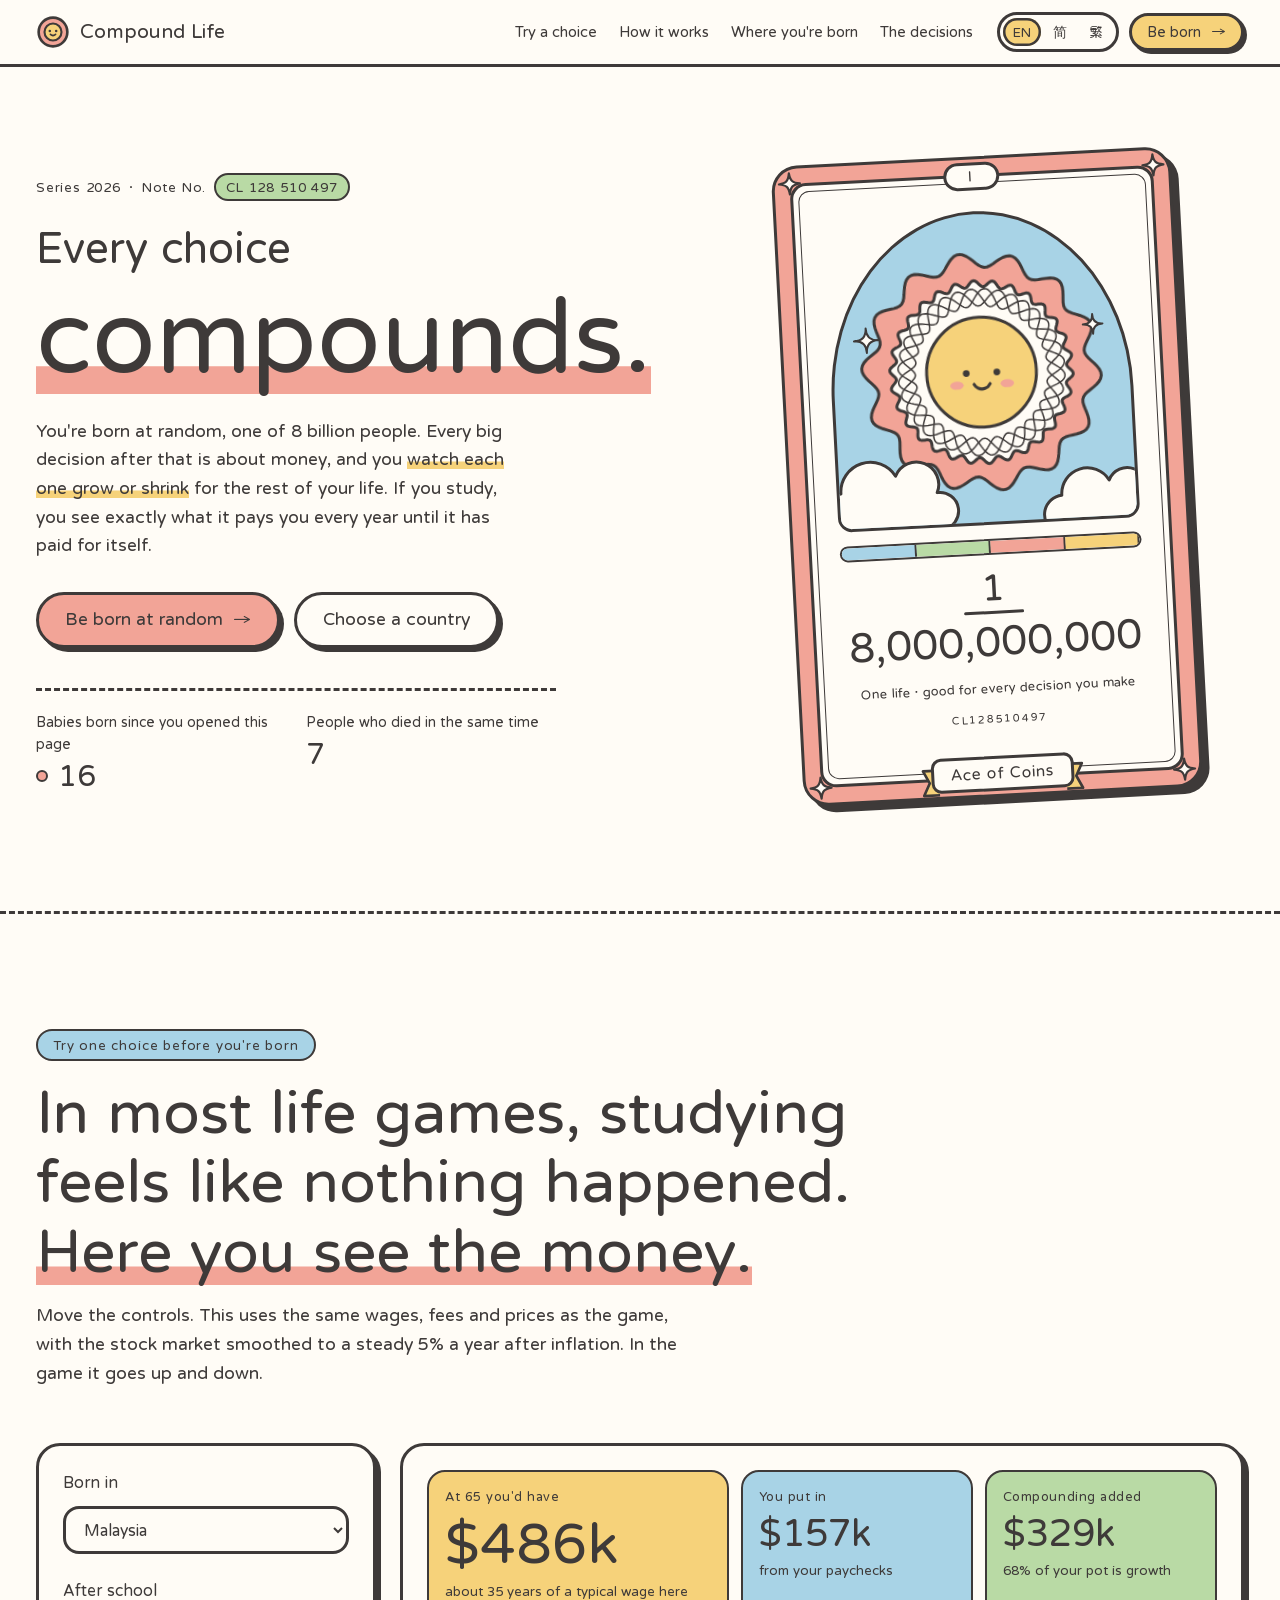
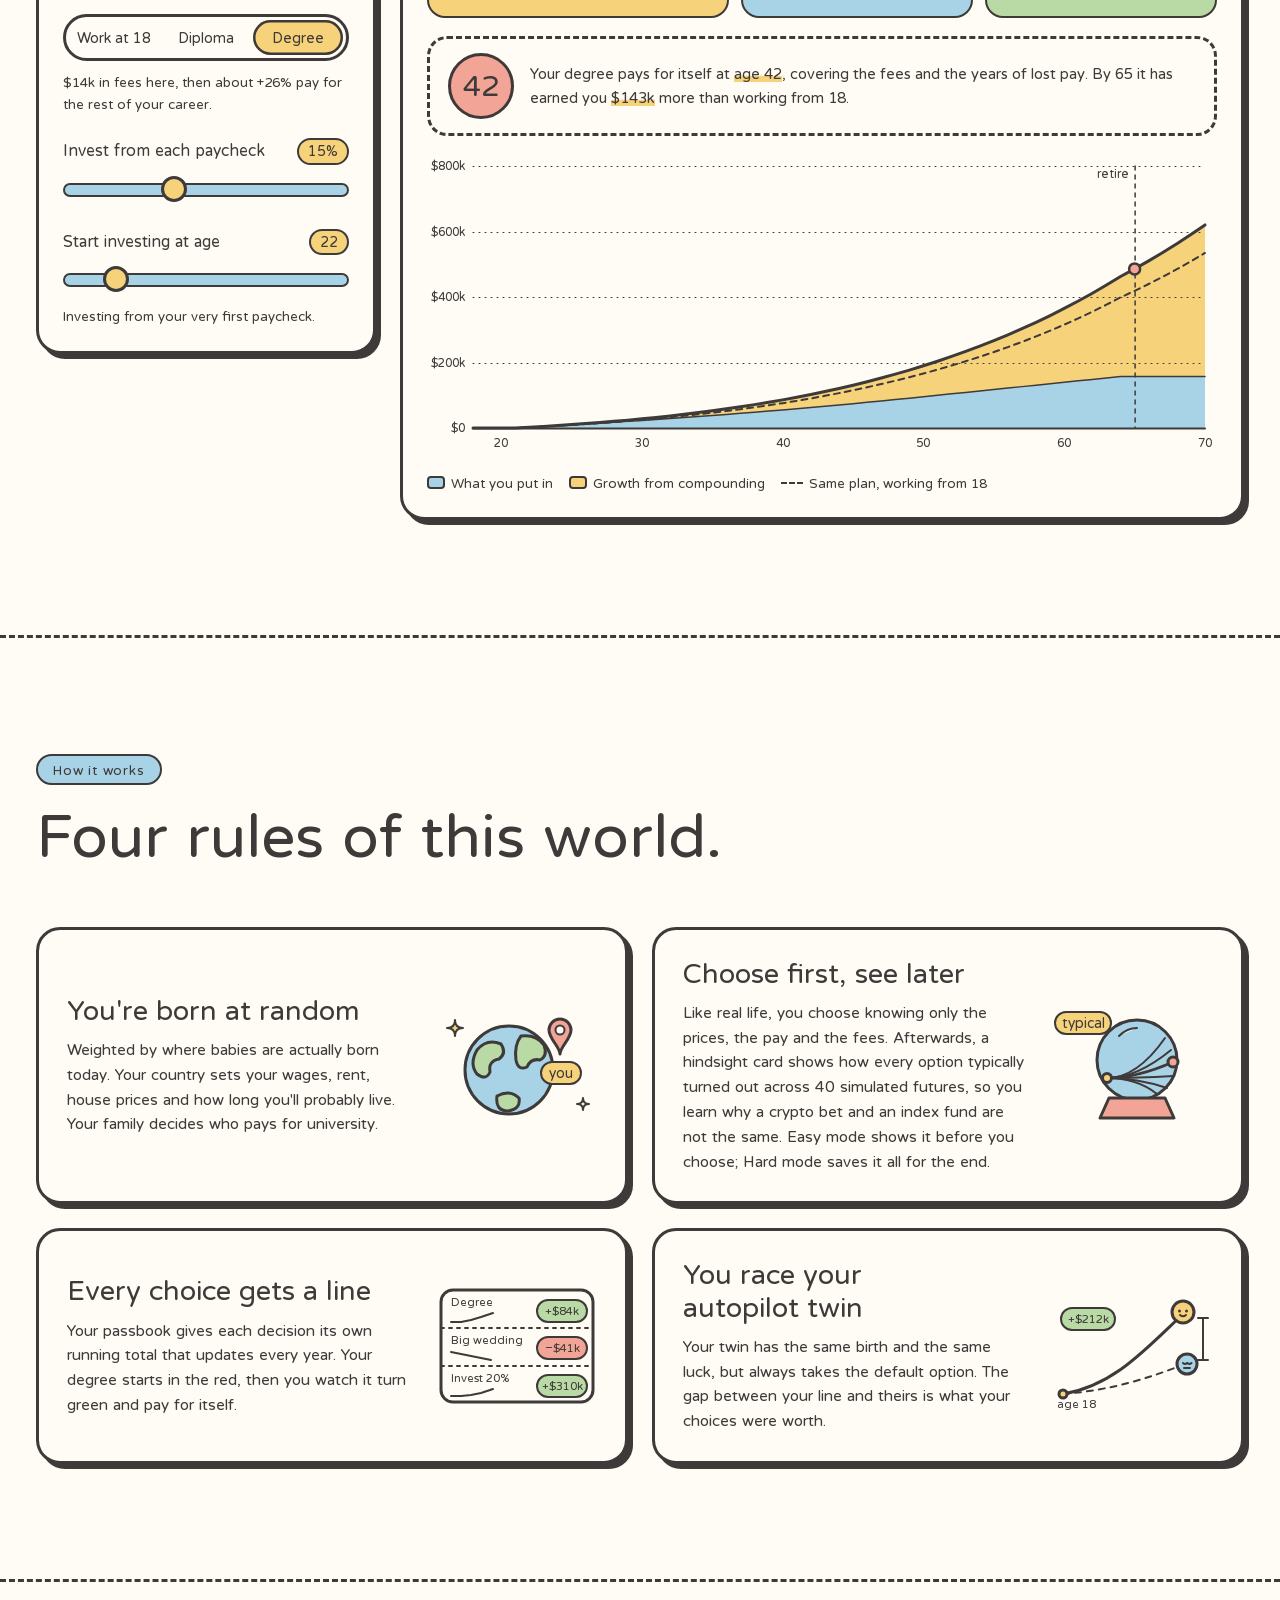
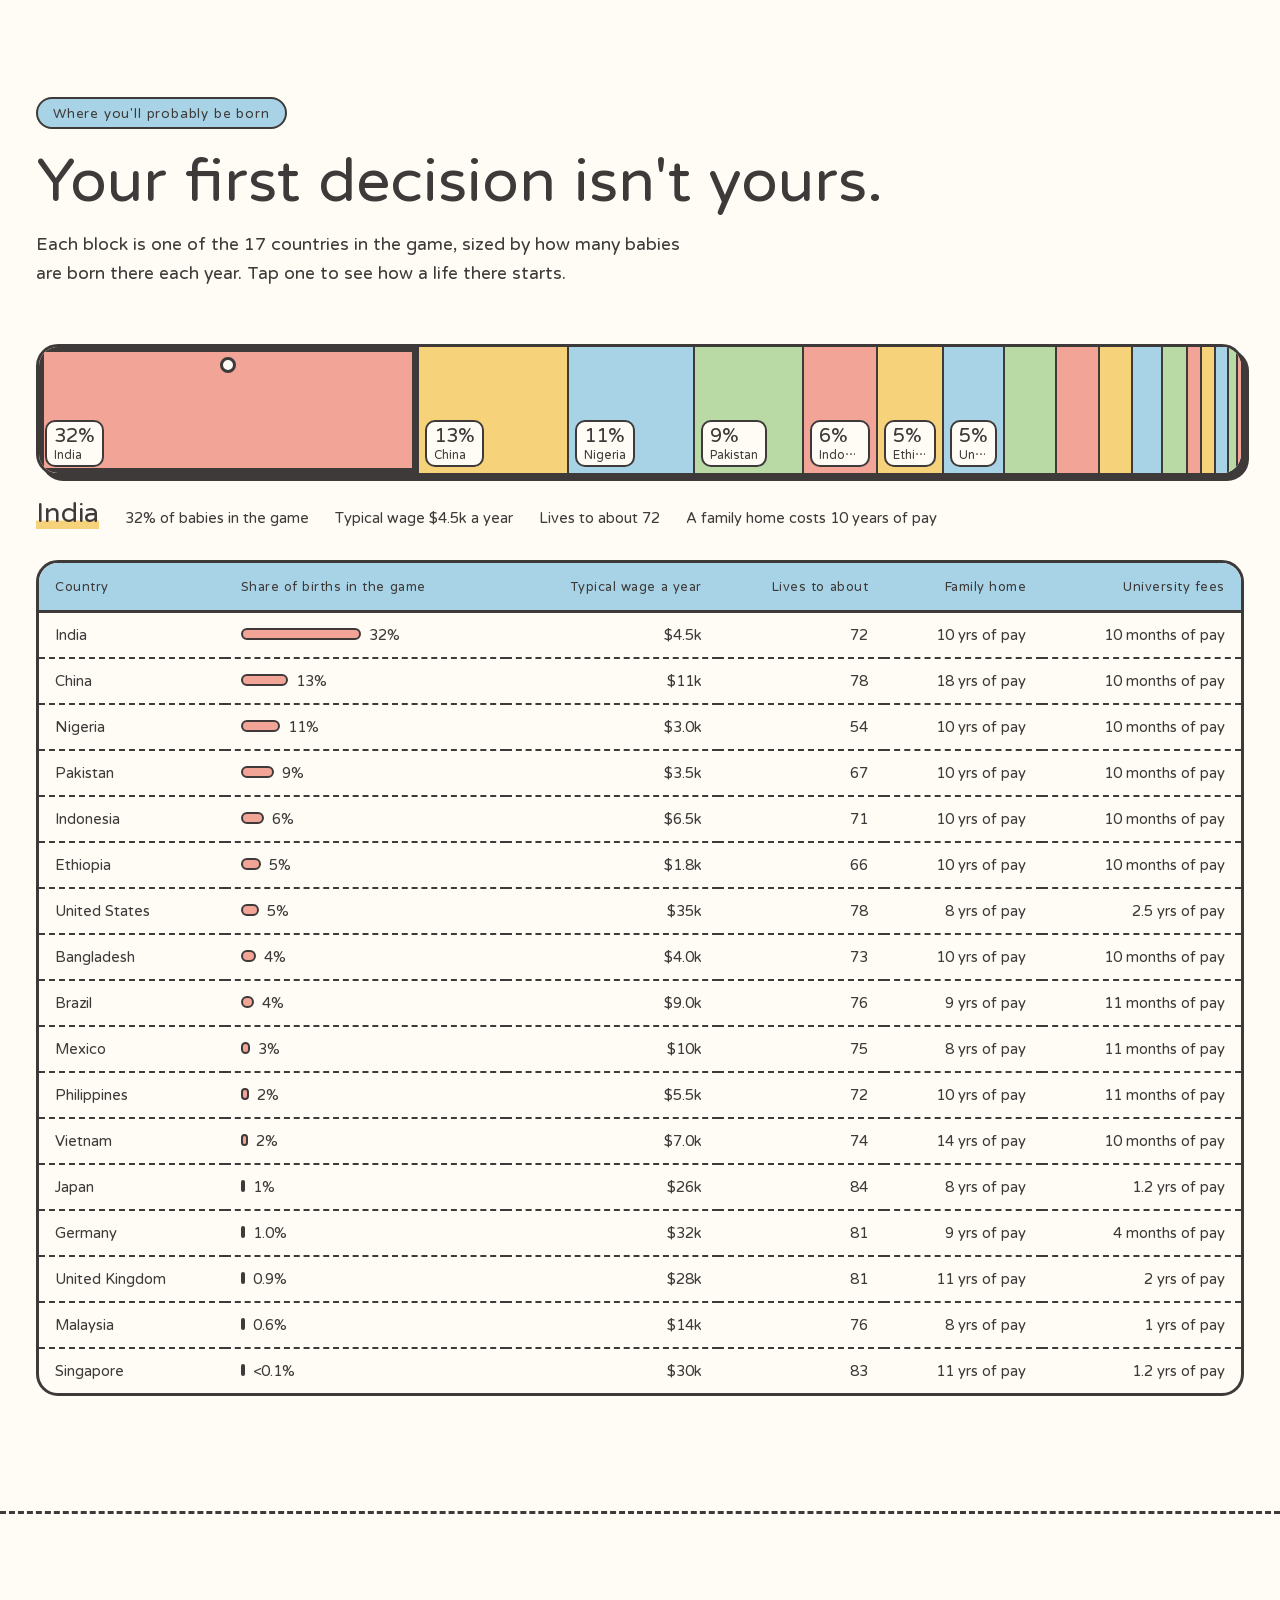
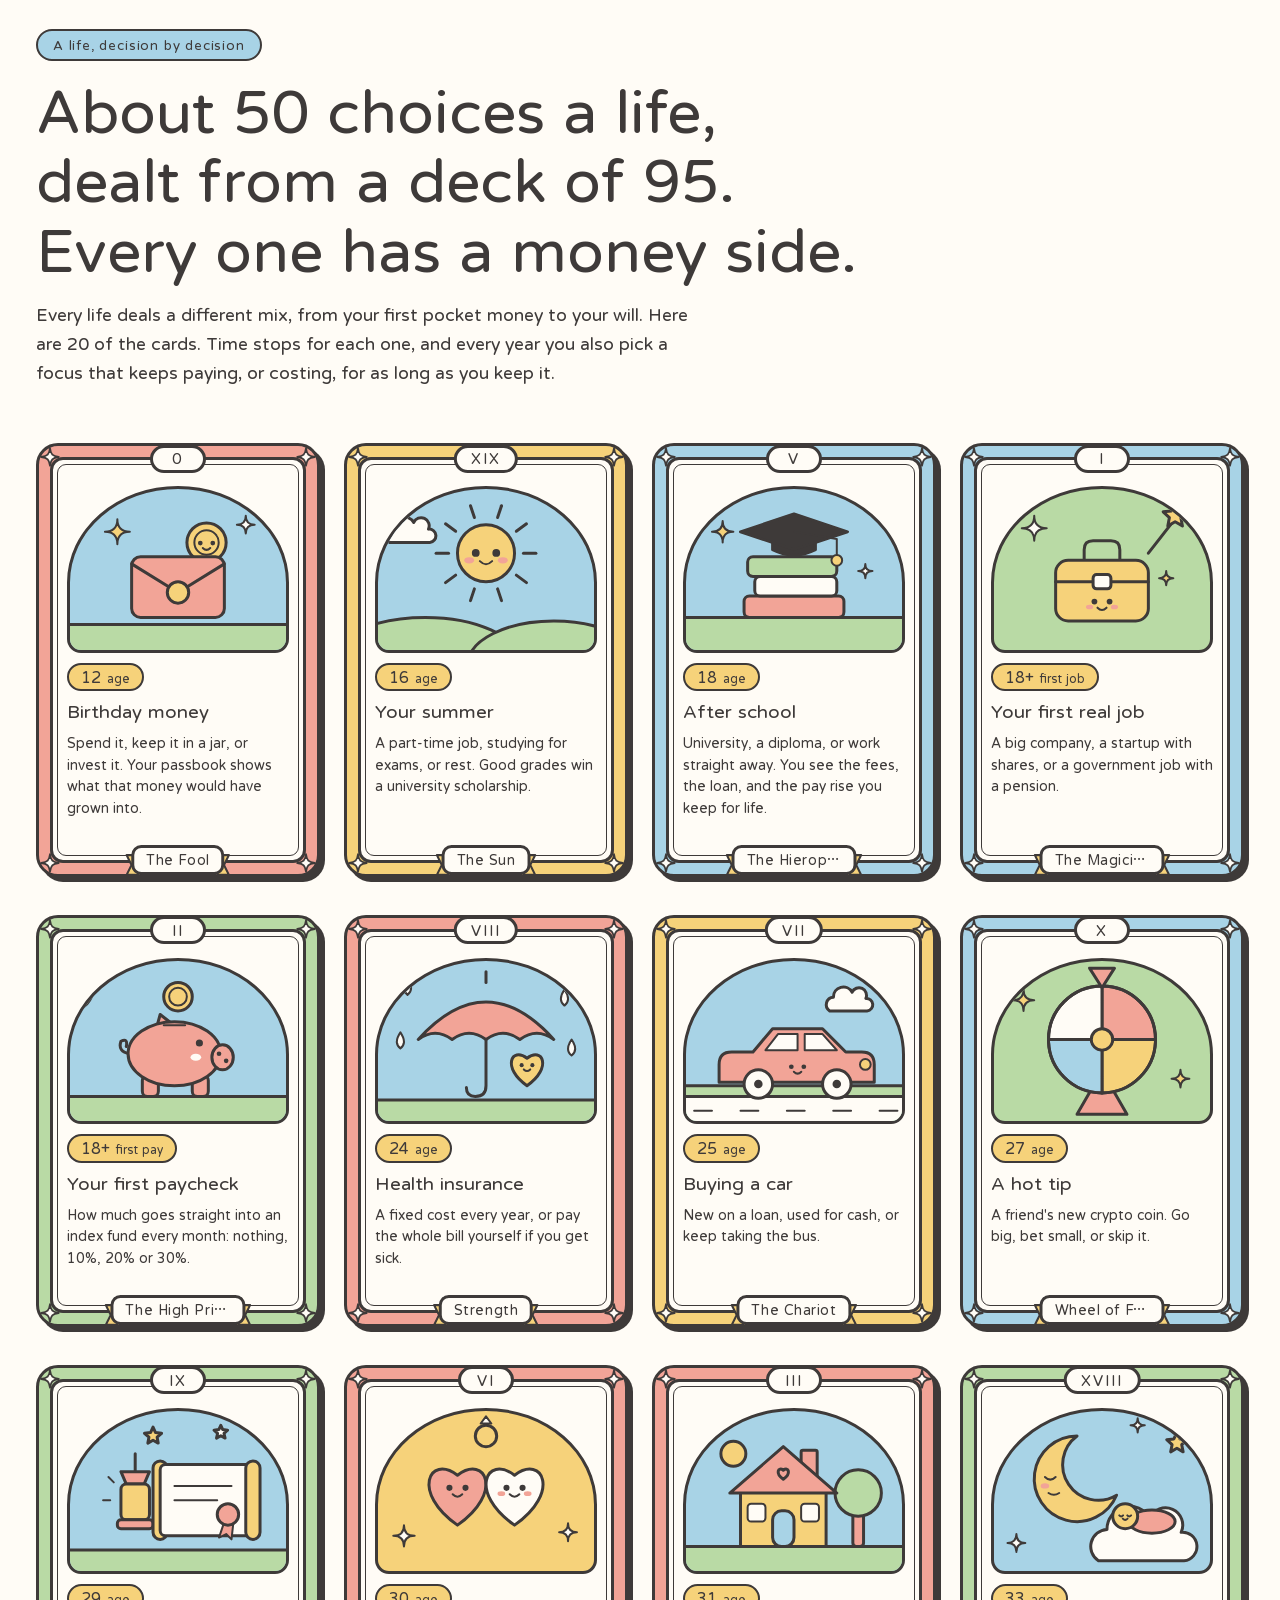
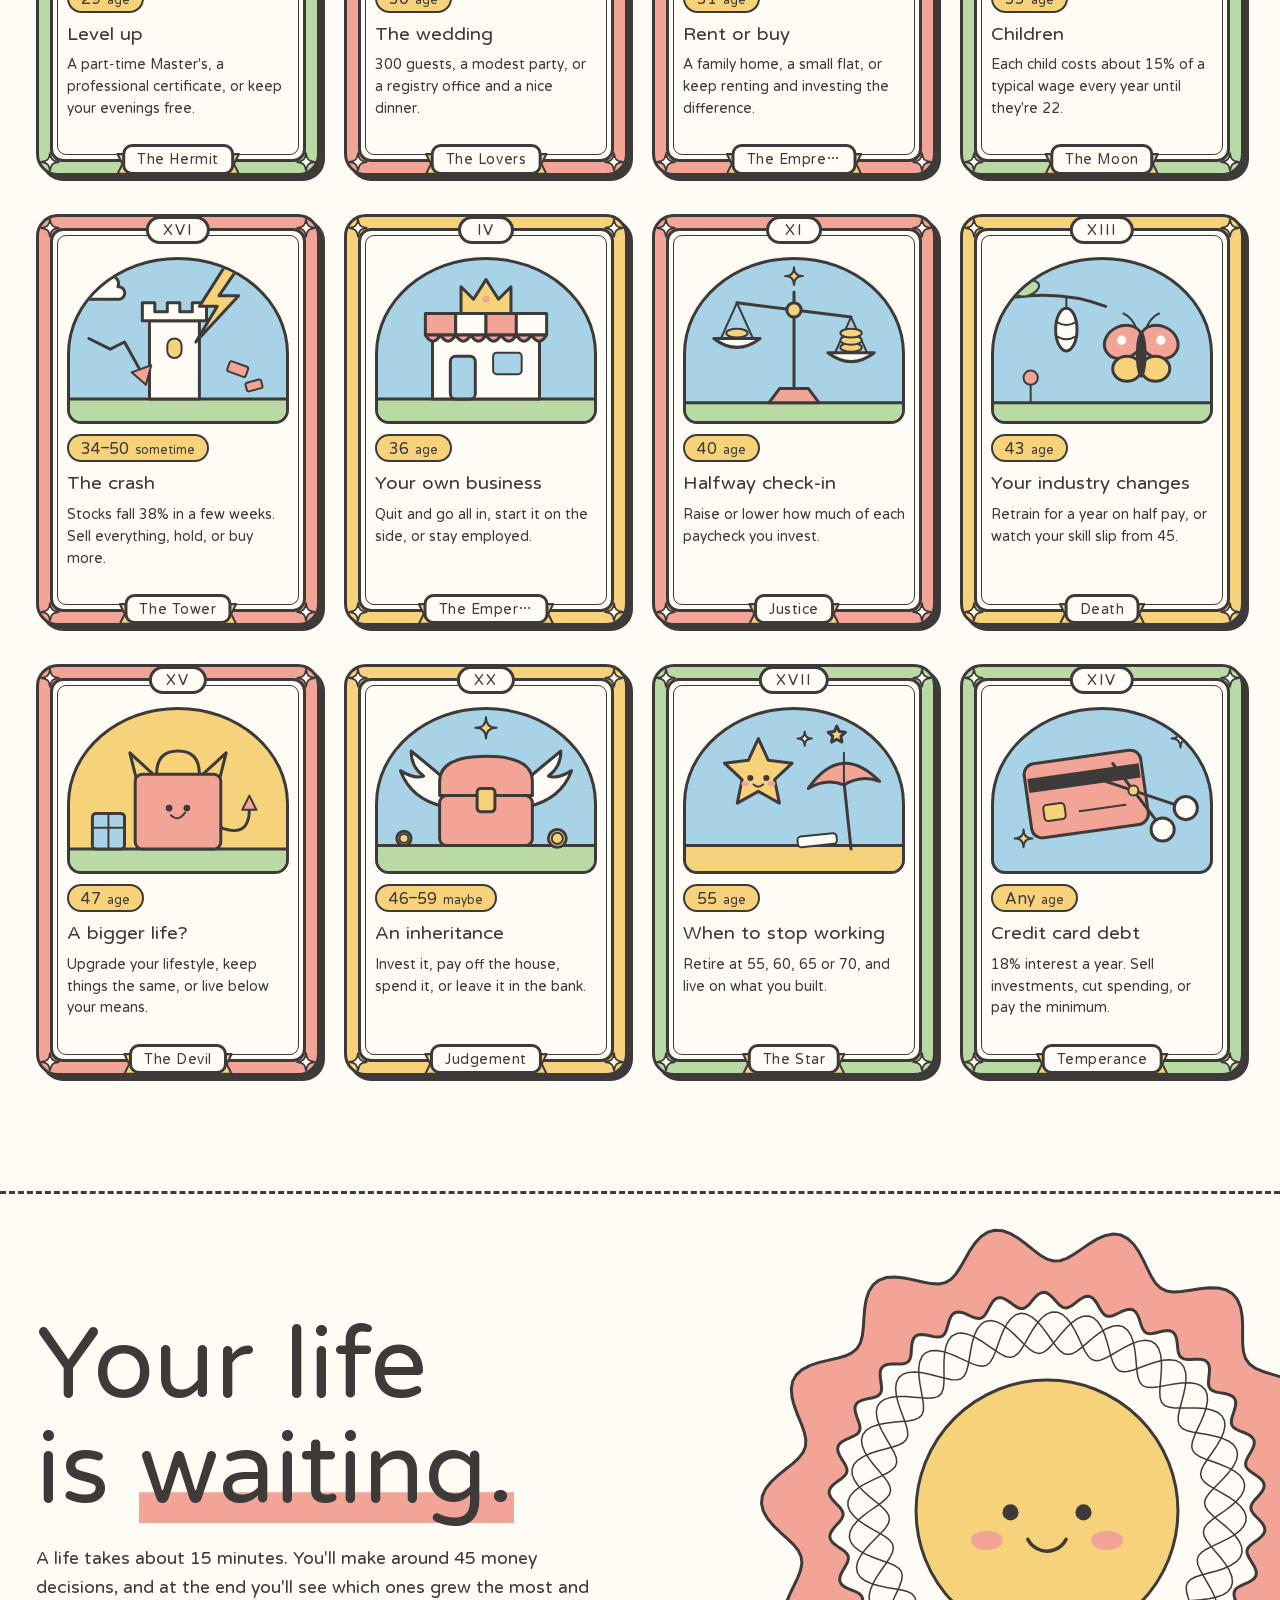
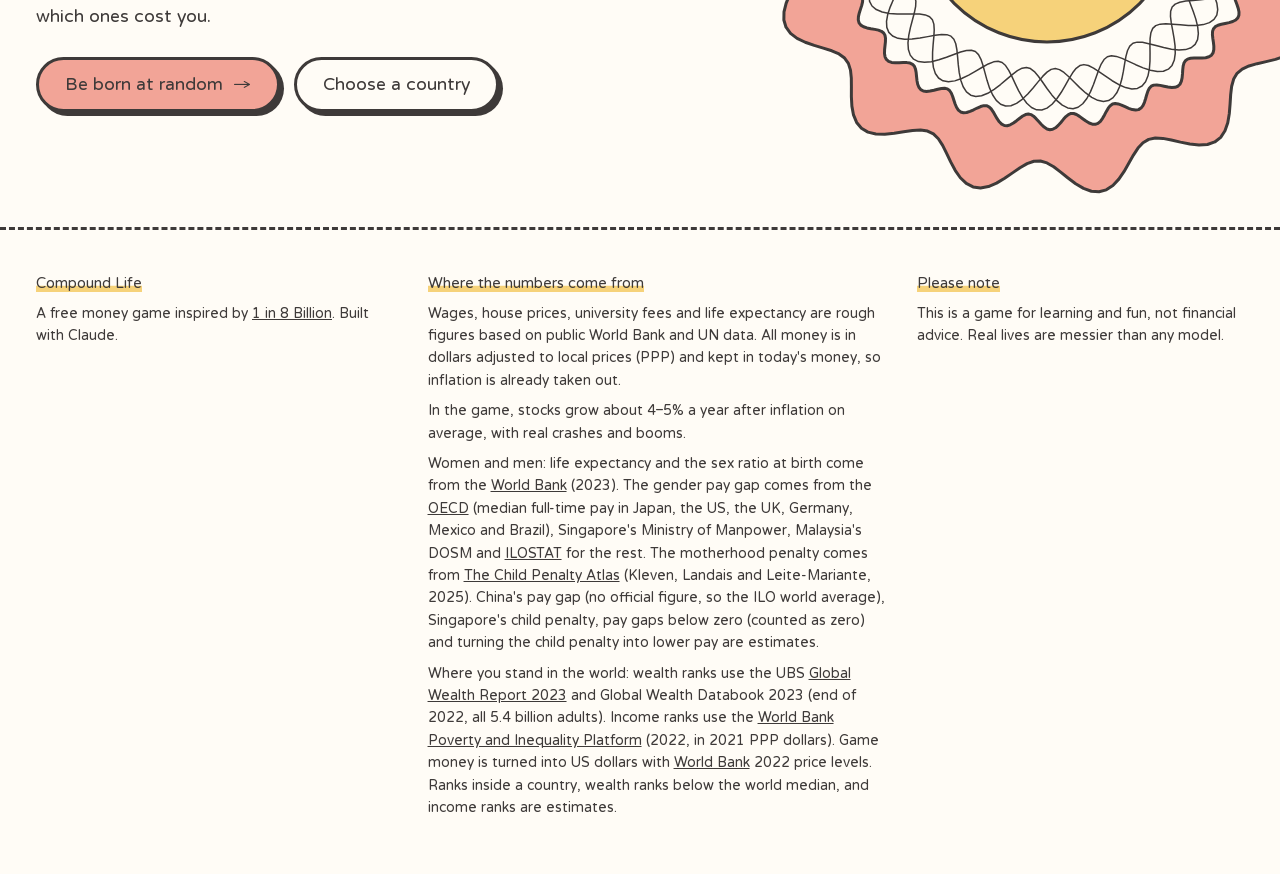
==== index.html @ 7c93a2b3 "Add serious illness and depression, tied to Health and Happiness - Serious illness (heart attack, st" ====
<!doctype html>
<html lang="en">
<head>
<meta charset="utf-8">
<meta name="viewport" content="width=device-width, initial-scale=1, viewport-fit=cover">
<meta name="color-scheme" content="light">
<title data-i18n="h.title">Compound Life</title>
<meta name="claude:viewport-fit-sides" content="cover">
<meta name="description" content="A money life simulator. Be born at random, make every big money decision, and watch each choice compound for the rest of your life.">
<link rel="preconnect" href="https://fonts.googleapis.com">
<link rel="preconnect" href="https://fonts.gstatic.com" crossorigin>
<link rel="stylesheet" href="https://fonts.googleapis.com/css2?family=Huninn&display=swap">
<link rel="stylesheet" href="css/style.css">
<script src="js/i18n.js"></script>
</head>
<body class="landing">

<header class="site-nav">
  <div class="wrap nav-in">
    <a class="logo" href="index.html" aria-label="Compound Life home">
      <svg viewBox="0 0 32 32" aria-hidden="true"><circle class="lg-r" cx="16" cy="16" r="13.5"/><circle class="lg-c" cx="16" cy="16" r="8"/><circle class="lg-e" cx="13" cy="15" r="1.2"/><circle class="lg-e" cx="19" cy="15" r="1.2"/><path class="lg-m" d="M13.6 18.2 q2.4 2.2 4.8 0"/></svg>
      <span class="lt" data-i18n="h.brand">Compound Life</span>
    </a>
    <nav aria-label="Sections">
      <a href="#lab" data-i18n="h.nav1">Try a choice</a>
      <a href="#rules" data-i18n="h.nav2">How it works</a>
      <a href="#world" data-i18n="h.nav3">Where you're born</a>
      <a href="#decisions" data-i18n="h.nav4">The decisions</a>
    </nav>
    <div class="nav-r">
      <div class="seg langsw" role="group" aria-label="Language"><button type="button" data-lang="en" aria-pressed="true">EN</button><button type="button" data-lang="zh" aria-pressed="false" lang="zh-Hans">简</button><button type="button" data-lang="zht" aria-pressed="false" lang="zh-Hant">繁</button></div>
      <a class="btn btn-sm" href="play.html#born"><span data-i18n="h.navBorn">Be born</span> <span class="arr">→</span></a>
    </div>
  </div>
</header>

<main>
<section class="hero">
  <div class="wrap hero-grid">
    <div class="hero-copy">
      <p class="serial"><span data-i18n="h.series">Series 2026</span> <span aria-hidden="true">·</span> <span data-i18n="h.noteNo">Note No.</span> <b id="serialNo">CL 004 218 907</b></p>
      <h1 class="mega"><span class="w-wide" data-i18n="h.heroWide">Every choice</span><span class="w-tall" data-fit data-i18n="h.heroTall"><em>compounds.</em></span></h1>
      <p class="lede" data-i18n="h.lede">You're born at random, one of 8 billion people. Every big decision after that is about money, and you <b>watch each one grow or shrink</b> for the rest of your life. If you study, you see exactly what it pays you every year until it has paid for itself.</p>
      <div class="cta-row">
        <a class="btn btn-accent btn-lg" href="play.html#born"><span data-i18n="h.ctaRand">Be born at random</span> <span class="arr">→</span></a>
        <a class="btn btn-ghost btn-lg" href="play.html#pick" data-i18n="h.ctaPick">Choose a country</a>
      </div>
      <dl class="live" aria-live="off">
        <div><dt data-i18n="h.cBirth">Babies born since you opened this page</dt><dd><span class="dot" aria-hidden="true"></span><span id="cBirth">0</span></dd></div>
        <div><dt data-i18n="h.cDeath">People who died in the same time</dt><dd id="cDeath">0</dd></div>
      </dl>
    </div>
    <div class="note-stage" id="noteStage">
      <div class="tarot hero-card" id="heroNote" role="img" aria-label="A card worth one in eight billion">
        <div class="t-in">
          <span class="t-num" aria-hidden="true">I</span>
          <div class="t-win hero-win" data-art="sky"><canvas id="heroRosette" aria-hidden="true"></canvas></div>
          <div class="ovi-strip" aria-hidden="true"><div class="ovi-in"><i></i><i></i><i></i><i></i><i></i><i></i><i></i><i></i></div></div>
          <div class="den-frac" aria-hidden="true"><span class="t">1</span><span class="l"></span><span class="b" data-fit>8,000,000,000</span></div>
          <span class="note-cap" aria-hidden="true" data-i18n="h.noteCap">One life · good for every decision you make</span>
          <span class="note-serial" id="noteSerial" aria-hidden="true">CL004218907</span>
        </div>
        <div class="t-ban" aria-hidden="true"><span class="t-name" data-i18n="tn.hero">Ace of Coins</span></div>
      </div>
    </div>
  </div>
</section>

<section class="band lab" id="lab">
  <div class="wrap">
    <div class="sec-head">
      <p class="kicker" data-i18n="h.labK">Try one choice before you're born</p>
      <h2 data-i18n="h.labH">In most life games, studying feels like nothing happened. <em>Here you see the money.</em></h2>
      <p class="sub" data-i18n="h.labSub">Move the controls. This uses the same wages, fees and prices as the game, with the stock market smoothed to a steady 5% a year after inflation. In the game it goes up and down.</p>
    </div>
    <div class="lab-grid">
      <form class="card lab-ctrl" id="labForm" onsubmit="return false">
        <div class="field">
          <label class="flabel" for="labCountry" data-i18n="h.bornIn">Born in</label>
          <select id="labCountry"></select>
        </div>
        <div class="field">
          <span class="flabel" id="labStudyL" data-i18n="h.afterSchool">After school</span>
          <div class="seg full" id="labStudy" role="group" aria-labelledby="labStudyL">
            <button type="button" data-v="work" aria-pressed="false" data-i18n="h.work18">Work at 18</button>
            <button type="button" data-v="dip" aria-pressed="false" data-i18n="h.diploma">Diploma</button>
            <button type="button" data-v="uni" aria-pressed="true" data-i18n="h.degree">Degree</button>
          </div>
          <p class="fhint" id="studyHint"></p>
        </div>
        <div class="field">
          <label class="flabel" for="labPct"><span data-i18n="h.investEach">Invest from each paycheck</span> <span class="fval" id="labPctV">15%</span></label>
          <input type="range" id="labPct" min="0" max="40" step="1" value="15">
        </div>
        <div class="field">
          <label class="flabel" for="labStart"><span data-i18n="h.startAt">Start investing at age</span> <span class="fval" id="labStartV">22</span></label>
          <input type="range" id="labStart" min="18" max="45" step="1" value="22">
          <p class="fhint" id="startHint"></p>
        </div>
      </form>
      <div class="card lab-out">
        <div class="readouts">
          <div><span class="lbl" data-i18n="h.ro1">At 65 you'd have</span><span class="ro-v big" id="roPot">$0</span><span class="ro-n" id="roPotN"></span></div>
          <div><span class="lbl" data-i18n="h.ro2">You put in</span><span class="ro-v" id="roIn">$0</span><span class="ro-n" data-i18n="h.ro2n">from your paychecks</span></div>
          <div class="ro-gr"><span class="lbl" data-i18n="h.ro3">Compounding added</span><span class="ro-v" id="roGr">$0</span><span class="ro-n" id="roGrN"></span></div>
        </div>
        <div class="payback"><span class="pb-age" id="pbAge">31</span><p id="pbText"></p></div>
        <div class="chart-wrap"><canvas id="labChart" aria-label="Investment pot by age, split into what you put in and growth"></canvas></div>
        <div class="legend"><span><i class="l-in"></i><span data-i18n="h.lg1">What you put in</span></span><span><i class="l-gr"></i><span data-i18n="h.lg2">Growth from compounding</span></span><span><i class="l-cmp"></i><span id="cmpLbl">Same plan, working from 18</span></span></div>
      </div>
    </div>
  </div>
</section>

<section class="band" id="rules">
  <div class="wrap">
    <div class="sec-head">
      <p class="kicker" data-i18n="h.rulesK">How it works</p>
      <h2 data-i18n="h.rulesH">Four rules of this world.</h2>
    </div>
    <div class="rules-grid">
      <article class="card rule">
        <div><h3 data-i18n="h.r1t">You're born at random</h3><p data-i18n="h.r1p">Weighted by where babies are actually born today. Your country sets your wages, rent, house prices and how long you'll probably live. Your family decides who pays for university.</p></div>
        <svg class="art" viewBox="0 0 160 120" aria-hidden="true"><path class="ya th" d="M18 14 Q18 22 26 22 Q18 22 18 30 Q18 22 10 22 Q18 22 18 14Z"/><path class="wh th" d="M146 92 Q146 98 152 98 Q146 98 146 104 Q146 98 140 98 Q146 98 146 92Z"/><circle class="mi" cx="72" cy="64" r="44"/><path class="wa" d="M40 44 q10 -12 24 -6 q6 9 -2 15 q-11 2 -9 13 q-4 9 -13 2 q-8 -10 0 -24z"/><path class="wa" d="M84 30 q15 -2 23 9 q4 11 -4 15 q-9 -2 -13 7 q-9 4 -11 -7 q-2 -15 5 -24z"/><path class="wa" d="M60 90 q13 -7 22 2 q2 11 -11 13 q-13 0 -11 -15z"/><path class="co" d="M112 24 a11 11 0 1 1 22 0 c0 9 -11 17 -11 24 c0 -7 -11 -15 -11 -24z"/><circle class="wh th" cx="123" cy="24" r="4.5"/><rect class="ya th" x="104" y="56" width="40" height="22" rx="11"/><text class="tx" x="124" y="71.5" text-anchor="middle" data-i18n="h.r1s">you</text></svg>
      </article>
      <article class="card rule">
        <div><h3 data-i18n="h.r2t">Choose first, see later</h3><p data-i18n="h.r2p">Like real life, you choose knowing only the prices, the pay and the fees. Afterwards, a hindsight card shows how every option typically turned out across 40 simulated futures, so you learn why a crypto bet and an index fund are not the same. Easy mode shows it before you choose; Hard mode saves it all for the end.</p></div>
        <svg class="art" viewBox="0 0 160 120" aria-hidden="true"><circle class="mi" cx="84" cy="54" r="40"/><path class="th" d="M54 72 Q84 72 112 32"/><path class="th" d="M54 72 Q84 72 118 44"/><path class="th" d="M54 72 Q84 72 120 70"/><path class="th" d="M54 72 Q84 72 114 82"/><path class="th" d="M54 72 Q84 72 104 88"/><path d="M54 72 Q84 72 120 56"/><circle class="ya" cx="54" cy="72" r="4.5"/><circle class="co" cx="120" cy="56" r="5"/><path class="th wh" d="M66 30 q8 -8 18 -8"/><path class="co" d="M56 92 h56 l9 20 h-74 z"/><rect class="ya th" x="2" y="6" width="56" height="22" rx="11"/><text class="tx" x="30" y="21.5" text-anchor="middle" data-i18n="h.r2s">typical</text></svg>
      </article>
      <article class="card rule">
        <div><h3 data-i18n="h.r3t">Every choice gets a line</h3><p data-i18n="h.r3p">Your passbook gives each decision its own running total that updates every year. Your degree starts in the red, then you watch it turn green and pay for itself.</p></div>
        <svg class="art" viewBox="0 0 160 120" aria-hidden="true"><rect class="wh" x="4" y="4" width="152" height="112" rx="12"/><path class="th" d="M4 42 H156 M4 80 H156" stroke-dasharray="3 5"/><text class="tx sm" x="14" y="20" data-i18n="h.r3a">Degree</text><path class="th" d="M14 36 L24 36 L34 34 L44 31 L56 27"/><rect class="wa th" x="100" y="14" width="50" height="22" rx="11"/><text class="tx sm" x="125" y="29" text-anchor="middle">+$84k</text><text class="tx sm" x="14" y="58" data-i18n="h.r3b">Big wedding</text><path class="th" d="M14 66 L24 68 L34 70 L44 72 L54 74"/><rect class="co th" x="100" y="51" width="50" height="22" rx="11"/><text class="tx sm" x="125" y="66" text-anchor="middle">−$41k</text><text class="tx sm" x="14" y="96" data-i18n="h.r3c">Invest 20%</text><path class="th" d="M14 110 L24 110 L34 109 L44 107 L56 103"/><rect class="wa th" x="100" y="89" width="50" height="22" rx="11"/><text class="tx sm" x="125" y="104" text-anchor="middle">+$310k</text></svg>
      </article>
      <article class="card rule">
        <div><h3 data-i18n="h.r4t">You race your autopilot twin</h3><p data-i18n="h.r4p">Your twin has the same birth and the same luck, but always takes the default option. The gap between your line and theirs is what your choices were worth.</p></div>
        <svg class="art" viewBox="0 0 160 120" aria-hidden="true"><path class="th" stroke-dasharray="6 6" d="M10 108 C60 104 96 92 132 78"/><path d="M10 108 C60 100 92 64 130 28"/><path class="th" d="M150 32 V74 M145 32 H155 M145 74 H155"/><circle class="ya" cx="130" cy="26" r="11"/><circle class="ch ns" cx="126.5" cy="25" r="1.5"/><circle class="ch ns" cx="133.5" cy="25" r="1.5"/><path class="th" d="M127 29 q3 2.5 6 0"/><circle class="mi" cx="134" cy="78" r="10"/><path class="th" d="M130 77 q2 2 4 0 M134.5 77 q2 2 4 0"/><path class="th" d="M131 82 h6"/><rect class="wa th" x="8" y="22" width="54" height="22" rx="11"/><text class="tx sm" x="35" y="37" text-anchor="middle">+$212k</text><circle class="ya" cx="10" cy="108" r="4"/><text class="tx sm" x="4" y="122" data-i18n="h.r4s">age 18</text></svg>
      </article>
    </div>
  </div>
</section>

<section class="band world" id="world">
  <div class="wrap">
    <div class="sec-head">
      <p class="kicker" data-i18n="h.worldK">Where you'll probably be born</p>
      <h2 data-i18n="h.worldH">Your first decision isn't yours.</h2>
      <p class="sub" data-i18n="h.worldSub">Each block is one of the 17 countries in the game, sized by how many babies are born there each year. Tap one to see how a life there starts.</p>
    </div>
    <div class="strip" id="strip" role="group" aria-label="Countries by number of births"></div>
    <div class="strip-info" id="stripInfo" aria-live="polite"></div>
    <div class="tbl-wrap">
      <table>
        <thead><tr><th data-i18n="h.th1">Country</th><th data-i18n="h.th2">Share of births in the game</th><th class="n" data-i18n="h.th3">Typical wage a year</th><th class="n" data-i18n="h.th4">Lives to about</th><th class="n" data-i18n="h.th5">Family home</th><th class="n" data-i18n="h.th6">University fees</th></tr></thead>
        <tbody id="tbl"></tbody>
      </table>
    </div>
  </div>
</section>

<section class="band" id="decisions">
  <div class="wrap">
    <div class="sec-head">
      <p class="kicker" data-i18n="h.decK">A life, decision by decision</p>
      <h2 data-i18n="h.decH">About 50 choices a life, dealt from a deck of 95. Every one has a money side.</h2>
      <p class="sub" data-i18n="h.decSub">Every life deals a different mix, from your first pocket money to your will. Here are 20 of the cards. Time stops for each one, and every year you also pick a focus that keeps paying, or costing, for as long as you keep it.</p>
    </div>
    <div class="dec-list">
      <article class="tarot mini" data-ev="pocket"><div class="t-in"><span class="t-num">0</span><div class="t-win" data-art="pocket"></div><span class="dec-age">12<small data-i18n="h.age">age</small></span><h3 data-i18n="h.d1t">Birthday money</h3><p data-i18n="h.d1p">Spend it, keep it in a jar, or invest it. Your passbook shows what that money would have grown into.</p></div><div class="t-ban"><span class="t-name" data-i18n="tn.pocket">The Fool</span></div></article>
      <article class="tarot mini" data-ev="summer"><div class="t-in"><span class="t-num">XIX</span><div class="t-win" data-art="summer"></div><span class="dec-age">16<small data-i18n="h.age">age</small></span><h3 data-i18n="h.d2t">Your summer</h3><p data-i18n="h.d2p">A part-time job, studying for exams, or rest. Good grades win a university scholarship.</p></div><div class="t-ban"><span class="t-name" data-i18n="tn.summer">The Sun</span></div></article>
      <article class="tarot mini" data-ev="edu"><div class="t-in"><span class="t-num">V</span><div class="t-win" data-art="edu"></div><span class="dec-age">18<small data-i18n="h.age">age</small></span><h3 data-i18n="h.d3t">After school</h3><p data-i18n="h.d3p">University, a diploma, or work straight away. You see the fees, the loan, and the pay rise you keep for life.</p></div><div class="t-ban"><span class="t-name" data-i18n="tn.edu">The Hierophant</span></div></article>
      <article class="tarot mini" data-ev="job"><div class="t-in"><span class="t-num">I</span><div class="t-win" data-art="job"></div><span class="dec-age">18+<small data-i18n="h.firstJob">first job</small></span><h3 data-i18n="h.d4t">Your first real job</h3><p data-i18n="h.d4p">A big company, a startup with shares, or a government job with a pension.</p></div><div class="t-ban"><span class="t-name" data-i18n="tn.job">The Magician</span></div></article>
      <article class="tarot mini" data-ev="save"><div class="t-in"><span class="t-num">II</span><div class="t-win" data-art="save"></div><span class="dec-age">18+<small data-i18n="h.firstPay">first pay</small></span><h3 data-i18n="h.d5t">Your first paycheck</h3><p data-i18n="h.d5p">How much goes straight into an index fund every month: nothing, 10%, 20% or 30%.</p></div><div class="t-ban"><span class="t-name" data-i18n="tn.save">The High Priestess</span></div></article>
      <article class="tarot mini" data-ev="insure"><div class="t-in"><span class="t-num">VIII</span><div class="t-win" data-art="insure"></div><span class="dec-age">24<small data-i18n="h.age">age</small></span><h3 data-i18n="h.d6t">Health insurance</h3><p data-i18n="h.d6p">A fixed cost every year, or pay the whole bill yourself if you get sick.</p></div><div class="t-ban"><span class="t-name" data-i18n="tn.insure">Strength</span></div></article>
      <article class="tarot mini" data-ev="car"><div class="t-in"><span class="t-num">VII</span><div class="t-win" data-art="car"></div><span class="dec-age">25<small data-i18n="h.age">age</small></span><h3 data-i18n="h.d7t">Buying a car</h3><p data-i18n="h.d7p">New on a loan, used for cash, or keep taking the bus.</p></div><div class="t-ban"><span class="t-name" data-i18n="tn.car">The Chariot</span></div></article>
      <article class="tarot mini" data-ev="tip"><div class="t-in"><span class="t-num">X</span><div class="t-win" data-art="tip"></div><span class="dec-age">27<small data-i18n="h.age">age</small></span><h3 data-i18n="h.d8t">A hot tip</h3><p data-i18n="h.d8p">A friend's new crypto coin. Go big, bet small, or skip it.</p></div><div class="t-ban"><span class="t-name" data-i18n="tn.tip">Wheel of Fortune</span></div></article>
      <article class="tarot mini" data-ev="cert"><div class="t-in"><span class="t-num">IX</span><div class="t-win" data-art="cert"></div><span class="dec-age">29<small data-i18n="h.age">age</small></span><h3 data-i18n="h.d9t">Level up</h3><p data-i18n="h.d9p">A part-time Master's, a professional certificate, or keep your evenings free.</p></div><div class="t-ban"><span class="t-name" data-i18n="tn.cert">The Hermit</span></div></article>
      <article class="tarot mini" data-ev="wed"><div class="t-in"><span class="t-num">VI</span><div class="t-win" data-art="wed"></div><span class="dec-age">30<small data-i18n="h.age">age</small></span><h3 data-i18n="h.d10t">The wedding</h3><p data-i18n="h.d10p">300 guests, a modest party, or a registry office and a nice dinner.</p></div><div class="t-ban"><span class="t-name" data-i18n="tn.wed">The Lovers</span></div></article>
      <article class="tarot mini" data-ev="home"><div class="t-in"><span class="t-num">III</span><div class="t-win" data-art="home"></div><span class="dec-age">31<small data-i18n="h.age">age</small></span><h3 data-i18n="h.d11t">Rent or buy</h3><p data-i18n="h.d11p">A family home, a small flat, or keep renting and investing the difference.</p></div><div class="t-ban"><span class="t-name" data-i18n="tn.home">The Empress</span></div></article>
      <article class="tarot mini" data-ev="kids"><div class="t-in"><span class="t-num">XVIII</span><div class="t-win" data-art="kids"></div><span class="dec-age">33<small data-i18n="h.age">age</small></span><h3 data-i18n="h.d12t">Children</h3><p data-i18n="h.d12p">Each child costs about 15% of a typical wage every year until they're 22.</p></div><div class="t-ban"><span class="t-name" data-i18n="tn.kids">The Moon</span></div></article>
      <article class="tarot mini" data-ev="crash"><div class="t-in"><span class="t-num">XVI</span><div class="t-win" data-art="crash"></div><span class="dec-age">34–50<small data-i18n="h.sometime">sometime</small></span><h3 data-i18n="h.d13t">The crash</h3><p data-i18n="h.d13p">Stocks fall 38% in a few weeks. Sell everything, hold, or buy more.</p></div><div class="t-ban"><span class="t-name" data-i18n="tn.crash">The Tower</span></div></article>
      <article class="tarot mini" data-ev="biz"><div class="t-in"><span class="t-num">IV</span><div class="t-win" data-art="biz"></div><span class="dec-age">36<small data-i18n="h.age">age</small></span><h3 data-i18n="h.d14t">Your own business</h3><p data-i18n="h.d14p">Quit and go all in, start it on the side, or stay employed.</p></div><div class="t-ban"><span class="t-name" data-i18n="tn.biz">The Emperor</span></div></article>
      <article class="tarot mini" data-ev="save2"><div class="t-in"><span class="t-num">XI</span><div class="t-win" data-art="save2"></div><span class="dec-age">40<small data-i18n="h.age">age</small></span><h3 data-i18n="h.d15t">Halfway check-in</h3><p data-i18n="h.d15p">Raise or lower how much of each paycheck you invest.</p></div><div class="t-ban"><span class="t-name" data-i18n="tn.save2">Justice</span></div></article>
      <article class="tarot mini" data-ev="pivot"><div class="t-in"><span class="t-num">XIII</span><div class="t-win" data-art="pivot"></div><span class="dec-age">43<small data-i18n="h.age">age</small></span><h3 data-i18n="h.d16t">Your industry changes</h3><p data-i18n="h.d16p">Retrain for a year on half pay, or watch your skill slip from 45.</p></div><div class="t-ban"><span class="t-name" data-i18n="tn.pivot">Death</span></div></article>
      <article class="tarot mini" data-ev="life"><div class="t-in"><span class="t-num">XV</span><div class="t-win" data-art="life"></div><span class="dec-age">47<small data-i18n="h.age">age</small></span><h3 data-i18n="h.d17t">A bigger life?</h3><p data-i18n="h.d17p">Upgrade your lifestyle, keep things the same, or live below your means.</p></div><div class="t-ban"><span class="t-name" data-i18n="tn.life">The Devil</span></div></article>
      <article class="tarot mini" data-ev="inh"><div class="t-in"><span class="t-num">XX</span><div class="t-win" data-art="inh"></div><span class="dec-age">46–59<small data-i18n="h.maybe">maybe</small></span><h3 data-i18n="h.d18t">An inheritance</h3><p data-i18n="h.d18p">Invest it, pay off the house, spend it, or leave it in the bank.</p></div><div class="t-ban"><span class="t-name" data-i18n="tn.inh">Judgement</span></div></article>
      <article class="tarot mini" data-ev="ret"><div class="t-in"><span class="t-num">XVII</span><div class="t-win" data-art="ret"></div><span class="dec-age">55<small data-i18n="h.age">age</small></span><h3 data-i18n="h.d19t">When to stop working</h3><p data-i18n="h.d19p">Retire at 55, 60, 65 or 70, and live on what you built.</p></div><div class="t-ban"><span class="t-name" data-i18n="tn.ret">The Star</span></div></article>
      <article class="tarot mini" data-ev="debt"><div class="t-in"><span class="t-num">XIV</span><div class="t-win" data-art="debt"></div><span class="dec-age"><span data-i18n="h.any">Any</span><small data-i18n="h.anyS">age</small></span><h3 data-i18n="h.d20t">Credit card debt</h3><p data-i18n="h.d20p">18% interest a year. Sell investments, cut spending, or pay the minimum.</p></div><div class="t-ban"><span class="t-name" data-i18n="tn.debt">Temperance</span></div></article>
    </div>
  </div>
</section>

<section class="band final" id="play">
  <canvas id="finalRosette" aria-hidden="true"></canvas>
  <div class="wrap">
    <div class="final-in">
      <h2 data-i18n="h.finalH">Your life is <em>waiting.</em></h2>
      <p data-i18n="h.finalP">A life takes about 15 minutes. You'll make around 45 money decisions, and at the end you'll see which ones grew the most and which ones cost you.</p>
      <div class="cta-row">
        <a class="btn btn-accent btn-lg" href="play.html#born"><span data-i18n="h.ctaRand">Be born at random</span> <span class="arr">→</span></a>
        <a class="btn btn-ghost btn-lg" href="play.html#pick" data-i18n="h.ctaPick">Choose a country</a>
      </div>
    </div>
  </div>
</section>
</main>

<footer class="foot">
  <div class="wrap foot-grid">
    <div>
      <h4 data-i18n="h.brand">Compound Life</h4>
      <p data-i18n="h.f1p">A free money game inspired by <a href="https://1in8b.life/" target="_blank" rel="noopener">1 in 8 Billion</a>. Built with Claude.</p>
    </div>
    <div>
      <h4 data-i18n="h.f2h">Where the numbers come from</h4>
      <p data-i18n="h.f2p1">Wages, house prices, university fees and life expectancy are rough figures based on public World Bank and UN data. All money is in dollars adjusted to local prices (PPP) and kept in today's money, so inflation is already taken out.</p>
      <p data-i18n="h.f2p2">In the game, stocks grow about 4–5% a year after inflation on average, with real crashes and booms.</p>
      <p data-i18n="h.f2p4">Women and men: life expectancy and the sex ratio at birth come from the <a href="https://data.worldbank.org/" target="_blank" rel="noopener">World Bank</a> (2023). The gender pay gap comes from the <a href="https://data-explorer.oecd.org/" target="_blank" rel="noopener">OECD</a> (median full-time pay in Japan, the US, the UK, Germany, Mexico and Brazil), Singapore's Ministry of Manpower, Malaysia's DOSM and <a href="https://ilostat.ilo.org/" target="_blank" rel="noopener">ILOSTAT</a> for the rest. The motherhood penalty comes from <a href="https://childpenaltyatlas.org/" target="_blank" rel="noopener">The Child Penalty Atlas</a> (Kleven, Landais and Leite-Mariante, 2025). China's pay gap (no official figure, so the ILO world average), Singapore's child penalty, pay gaps below zero (counted as zero) and turning the child penalty into lower pay are estimates.</p>
      <p data-i18n="h.f2p3">Where you stand in the world: wealth ranks use the UBS <a href="https://www.ubs.com/global/en/wealthmanagement/insights/global-wealth-report.html" target="_blank" rel="noopener">Global Wealth Report 2023</a> and Global Wealth Databook 2023 (end of 2022, all 5.4 billion adults). Income ranks use the <a href="https://pip.worldbank.org/" target="_blank" rel="noopener">World Bank Poverty and Inequality Platform</a> (2022, in 2021 PPP dollars). Game money is turned into US dollars with <a href="https://data.worldbank.org/" target="_blank" rel="noopener">World Bank</a> 2022 price levels. Ranks inside a country, wealth ranks below the world median, and income ranks are estimates.</p>
    </div>
    <div>
      <h4 data-i18n="h.f3h">Please note</h4>
      <p data-i18n="h.f3p">This is a game for learning and fun, not financial advice. Real lives are messier than any model.</p>
    </div>
  </div>
</footer>

<script src="js/engine.js"></script>
<script src="js/guilloche.js"></script>
<script src="js/art.js"></script>
<script src="js/theme.js"></script>
<script src="js/landing.js"></script>
</body>
</html>
---- css/style.css ----
/* =========================================================================
   Compound Life — Japanese picture-book design system (design/picture-book-style.md)
   Washi-white pages, 3px charcoal outlines, flat palette fills, no gradients,
   no blurred shadows (a solid charcoal offset shadow is fine), light theme only.
   Cards are hand-drawn tarot cards: double charcoal frame, sparkle corners,
   an arched illustration window, a Roman numeral on top and a name ribbon below.
   ========================================================================= */
:root{
  --washi:#FFFCF6;      /* background */
  --charcoal:#3E3A39;   /* outlines and all text */
  --coral:#F2A497;
  --yamabuki:#F6D27A;
  --mizu:#A8D3E6;
  --wakatake:#B9DAA5;
  --outline:3px solid var(--charcoal);
  --radius:24px;
  --pop:4px 4px 0 var(--charcoal);
  --font:'Huninn',sans-serif;
  color-scheme:light;
}
:root:lang(zh-Hans){--font:'Huninn','Noto Sans SC',sans-serif}

/* ---------- base ---------- */
*,*::before,*::after{box-sizing:border-box}
[hidden]{display:none!important}
html{-webkit-text-size-adjust:100%;background:var(--washi)}
@media (prefers-reduced-motion: no-preference){html{scroll-behavior:smooth}}
body{margin:0;background:var(--washi);color:var(--charcoal);font-family:var(--font);font-size:16px;line-height:1.6;font-synthesis-weight:none;overflow-x:hidden}
img,svg,canvas{max-width:100%}
a{color:inherit}
b,strong{font-weight:400}
button,input,select{font:inherit;color:inherit}
:focus-visible{outline:3px dashed var(--charcoal);outline-offset:3px}
h1,h2,h3,h4{margin:0;font-weight:400;line-height:1.15;text-wrap:balance}
p{margin:0}
.wrap{width:100%;max-width:1240px;margin:0 auto;padding-left:max(16px,env(safe-area-inset-left,0px));padding-right:max(16px,env(safe-area-inset-right,0px))}
.num{font-variant-numeric:tabular-nums}
.muted{color:var(--charcoal)}
.sr{position:absolute;width:1px;height:1px;overflow:hidden;clip:rect(0 0 0 0);white-space:nowrap}
/* gains and losses are shown with a marker underline, never with coloured text */
.gain{box-shadow:inset 0 -.42em 0 var(--wakatake)}
.loss{box-shadow:inset 0 -.42em 0 var(--coral)}
.kicker{justify-self:start;width:fit-content;font-size:13.5px;letter-spacing:.06em;line-height:1.3;padding:5px 15px;background:var(--mizu);border:2.5px solid var(--charcoal);border-radius:999px}
.lbl{font-size:13px;letter-spacing:.04em}

/* ---------- controls ---------- */
.btn{white-space:nowrap;display:inline-flex;align-items:center;justify-content:center;gap:10px;padding:11px 20px;border-radius:999px;border:var(--outline);background:var(--yamabuki);color:var(--charcoal);text-decoration:none;cursor:pointer;line-height:1.2;box-shadow:var(--pop);transition:transform .15s ease,box-shadow .15s ease,background-color .15s}
.btn:hover{transform:translate(-1px,-1px);box-shadow:5px 5px 0 var(--charcoal)}
.btn:active{transform:translate(3px,3px);box-shadow:1px 1px 0 var(--charcoal)}
.btn-accent{background:var(--coral)}
.btn-ghost{background:var(--washi)}
.btn-lg{padding:14px 26px;font-size:18px}
.btn-sm{padding:7px 15px;font-size:14.5px;box-shadow:3px 3px 0 var(--charcoal)}
.btn[disabled]{background:var(--washi);border-style:dashed;cursor:not-allowed;transform:none;box-shadow:none}
.btn .arr{transition:transform .2s}
.btn:hover .arr{transform:translateX(3px)}
.seg{display:inline-flex;border:var(--outline);border-radius:999px;padding:3px;gap:2px;background:var(--washi)}
.seg button{border:0;background:transparent;border-radius:999px;padding:6px 12px;cursor:pointer;font-size:13.5px;line-height:1.2;white-space:nowrap}
.seg button[aria-pressed="true"]{background:var(--yamabuki);box-shadow:inset 0 0 0 2.5px var(--charcoal)}
.seg.full{display:flex;width:100%}
.seg.full button{flex:1;padding:9px 8px;font-size:14.5px}
select{width:100%;padding:11px 14px;border:var(--outline);border-radius:16px;background:var(--washi);cursor:pointer}
input[type="range"]{-webkit-appearance:none;appearance:none;width:100%;height:30px;background:transparent;cursor:pointer;margin:0}
input[type="range"]::-webkit-slider-runnable-track{height:14px;border-radius:999px;background:var(--mizu);border:2.5px solid var(--charcoal)}
input[type="range"]::-moz-range-track{height:9px;border-radius:999px;background:var(--mizu);border:2.5px solid var(--charcoal)}
input[type="range"]::-moz-range-progress{height:9px;border-radius:999px;background:var(--yamabuki)}
input[type="range"]::-webkit-slider-thumb{-webkit-appearance:none;width:26px;height:26px;margin-top:-8.5px;border-radius:50%;background:var(--yamabuki);border:3px solid var(--charcoal)}
input[type="range"]::-moz-range-thumb{width:20px;height:20px;border-radius:50%;background:var(--yamabuki);border:3px solid var(--charcoal)}

/* ---------- nav ---------- */
.site-nav,.gbar{position:sticky;top:0;z-index:30;background:var(--washi);border-bottom:var(--outline)}
.nav-in{display:flex;align-items:center;gap:24px;padding-block:12px}
.logo{display:inline-flex;align-items:center;gap:10px;text-decoration:none;font-size:20px;white-space:nowrap}
.logo svg{width:34px;height:34px;flex:none;overflow:visible}
.logo .lg-r{fill:var(--coral);stroke:var(--charcoal);stroke-width:2.5}
.logo .lg-c{fill:var(--yamabuki);stroke:var(--charcoal);stroke-width:2}
.logo .lg-e{fill:var(--charcoal)}
.logo .lg-m{fill:none;stroke:var(--charcoal);stroke-width:1.6;stroke-linecap:round}
.site-nav nav{display:flex;gap:22px;margin-left:auto;font-size:15px}
.site-nav nav a{text-decoration:none}
.site-nav nav a:hover{box-shadow:inset 0 -.42em 0 var(--yamabuki)}
.nav-r{display:flex;gap:10px;align-items:center}
@media (max-width:860px){.site-nav nav{display:none}.nav-r{margin-left:auto}}

/* =========================================================================
   TAROT CARD
   .tarot (coloured band, outer frame) > .t-in (washi panel, inner frame)
   ========================================================================= */
.tarot{--tc:var(--coral);--band:15px;position:relative;display:grid;background:var(--tc);border:var(--outline);border-radius:26px;padding:var(--band);box-shadow:7px 7px 0 var(--charcoal);min-width:0}
.t-in{position:relative;background:var(--washi);border:var(--outline);border-radius:16px;padding:34px clamp(16px,3vw,28px) 46px;display:grid;gap:16px;align-content:start;min-width:0}
.t-in::before{content:"";position:absolute;inset:5px;border:1.5px solid var(--charcoal);border-radius:11px;pointer-events:none}
.t-in>*{position:relative}
.t-num{position:absolute!important;top:-15.5px;left:50%;transform:translateX(-50%);z-index:2;min-width:56px;height:28px;padding:0 14px;display:grid;place-items:center;background:var(--washi);border:var(--outline);border-radius:999px;font-size:15px;line-height:1;letter-spacing:.14em;white-space:nowrap}
.t-c{position:absolute;width:24px;height:24px;z-index:2;pointer-events:none;top:calc(var(--band) - 12px);left:calc(var(--band) - 12px)}
.t-c.tr,.t-c.br{left:auto;right:calc(var(--band) - 12px)}
.t-c.bl,.t-c.br{top:auto;bottom:calc(var(--band) - 12px)}
.t-c svg{display:block;width:100%;height:100%;overflow:visible}
.t-c path{fill:var(--washi);stroke:var(--charcoal);stroke-width:2.2;stroke-linejoin:round}
.t-ban{position:absolute;left:50%;bottom:calc(var(--band) - 16px);transform:translateX(-50%);z-index:3;display:flex;align-items:flex-start;max-width:calc(100% - 20px)}
.t-name{position:relative;z-index:1;min-width:0;background:var(--washi);border:var(--outline);border-radius:10px;padding:4px 16px;font-size:16px;line-height:1.3;letter-spacing:.04em;white-space:nowrap;overflow:hidden;text-overflow:ellipsis;text-align:center}
.t-tail{width:20px;height:30px;flex:none;margin-top:9px}
.t-tail.l{margin-right:-9px} .t-tail.r{margin-left:-9px}
.t-tail path{fill:var(--yamabuki);stroke:var(--charcoal);stroke-width:3;stroke-linejoin:round}
/* the arched illustration window */
.t-win{justify-self:center;width:100%;background:var(--wb,var(--mizu));border:var(--outline);border-radius:50% 50% 14px 14px / 58% 58% 14px 14px;overflow:hidden;isolation:isolate}
.art{display:block;width:100%;height:100%;overflow:visible}
.art *{fill:none;stroke:var(--charcoal);stroke-width:3px;stroke-linecap:round;stroke-linejoin:round;vector-effect:non-scaling-stroke}
.art .co{fill:var(--coral)} .art .ya{fill:var(--yamabuki)} .art .mi{fill:var(--mizu)} .art .wa{fill:var(--wakatake)} .art .wh{fill:var(--washi)} .art .ch{fill:var(--charcoal)}
.art .ns{stroke:none} .art .th{stroke-width:2px}
.art text{fill:var(--charcoal);stroke:none;font-family:var(--font);font-size:14px}
.art .tx.sm{font-size:11.5px}
.t-win .art.over{position:absolute;inset:0;pointer-events:none}
/* the colour strip: flat palette blocks that slide (pointer on the hero, age in the game) */
.ovi-strip{height:16px;border:2.5px solid var(--charcoal);border-radius:999px;overflow:hidden;background:var(--washi)}
.ovi-in{display:flex;width:200%;height:100%;transform:translateX(calc(var(--shift,.5) * -50%));transition:transform .5s ease-out}
.ovi-in i{flex:1;border-right:2.5px solid var(--charcoal)}
.ovi-in i:nth-child(4n+1){background:var(--coral)} .ovi-in i:nth-child(4n+2){background:var(--yamabuki)}
.ovi-in i:nth-child(4n+3){background:var(--mizu)} .ovi-in i:nth-child(4n+4){background:var(--wakatake)}

/* ---------- hero ---------- */
.hero{position:relative;padding-block:clamp(36px,6vw,80px) clamp(56px,7vw,96px);overflow:hidden}
.hero-grid{display:grid;grid-template-columns:minmax(0,1.1fr) minmax(0,.9fr);gap:clamp(28px,5vw,72px);align-items:center}
.hero-copy{min-width:0}
.serial{font-size:13.5px;letter-spacing:.06em;display:flex;gap:8px;align-items:center;flex-wrap:wrap}
.serial b{background:var(--wakatake);border:2.5px solid var(--charcoal);border-radius:999px;padding:1px 10px;font-variant-numeric:tabular-nums}
.mega{margin:22px 0 0;line-height:1}
.mega .w-wide{display:block;font-size:clamp(26px,3.4vw,44px);line-height:1.15;margin-bottom:.14em}
.mega .w-tall{display:inline-block;font-size:clamp(72px,15vw,150px);line-height:1.05;white-space:nowrap;transform-origin:left center}
.mega .w-tall em{font-style:normal;box-shadow:inset 0 -.26em 0 var(--coral)}
@media (min-width:900px){.mega .w-tall{font-size:clamp(90px,10vw,150px)}}
@media (prefers-reduced-motion: no-preference){
  .mega .w-tall{animation:grow 2.4s cubic-bezier(.2,.7,.1,1) .2s both}
  @keyframes grow{from{transform:scaleX(.62);letter-spacing:-.06em}to{transform:none;letter-spacing:0}}
}
.lede{font-size:clamp(17px,1.4vw,20px);max-width:44ch;margin:26px 0 32px}
.lede b{box-shadow:inset 0 -.42em 0 var(--yamabuki)}
.cta-row{display:flex;gap:14px;flex-wrap:wrap}
.live{display:grid;grid-template-columns:repeat(2,minmax(0,1fr));gap:20px;margin:40px 0 0;padding-top:20px;border-top:3px dashed var(--charcoal);max-width:520px}
.live div{min-width:0}
.live dt{font-size:14px}
.live dd{margin:6px 0 0;font-size:clamp(24px,2.4vw,32px);font-variant-numeric:tabular-nums;line-height:1}
.live dd .dot{display:inline-block;width:12px;height:12px;border-radius:50%;background:var(--coral);border:2.5px solid var(--charcoal);margin-right:10px;vertical-align:middle}
@media (prefers-reduced-motion: no-preference){.live dd .dot{animation:pulse 1.2s ease-in-out infinite}@keyframes pulse{50%{transform:scale(.6)}}}

/* the hero card */
.note-stage{perspective:1400px;display:grid;place-items:center;padding:12px 12px 24px}
.hero-card{width:min(100%,400px);transform:rotate(-3deg);transition:transform .25s ease-out}
.hero-card .t-in{gap:14px;padding-bottom:48px}
.hero-win{position:relative;aspect-ratio:1/1.04}
.hero-win canvas{position:absolute;left:6%;top:9%;width:88%;height:auto;aspect-ratio:1}
.den-frac{display:grid;justify-items:center;gap:4px;text-align:center;min-width:0}
.den-frac .t{font-size:38px;line-height:1}
.den-frac .l{height:3px;width:60px;background:var(--charcoal);border-radius:2px}
.den-frac .b{font-size:clamp(34px,4.2vw,46px);line-height:1.1;white-space:nowrap;font-variant-numeric:tabular-nums}
.note-cap{font-size:13px;text-align:center;line-height:1.4}
.note-serial{font-size:11px;letter-spacing:.16em;text-align:center}

/* ---------- sections ---------- */
.band{padding-block:clamp(64px,9vw,120px)}
.hero+.band,.band+.band{border-top:3px dashed var(--charcoal)}
.sec-head{display:grid;gap:16px;max-width:880px;margin-bottom:clamp(32px,5vw,56px)}
.sec-head h2{font-size:clamp(34px,5vw,62px);line-height:1.12}
.sec-head h2 em,.final h2 em,.setup-card h1 em{font-style:normal;box-shadow:inset 0 -.3em 0 var(--coral);-webkit-box-decoration-break:clone;box-decoration-break:clone}
.sec-head .sub{font-size:18px;max-width:60ch}

/* lab */
.lab-grid{display:grid;grid-template-columns:340px minmax(0,1fr);gap:24px;align-items:start}
.card{background:var(--washi);border:var(--outline);border-radius:var(--radius);box-shadow:5px 5px 0 var(--charcoal)}
.lab-ctrl{padding:24px;display:grid;gap:24px}
.field{display:grid;gap:10px}
.flabel{display:flex;justify-content:space-between;align-items:baseline;gap:10px;font-size:16px}
.fval{font-size:14px;background:var(--yamabuki);border:2px solid var(--charcoal);border-radius:999px;padding:0 9px;font-variant-numeric:tabular-nums}
.fhint{font-size:13.5px}
.lab-out{padding:24px;display:grid;gap:18px;min-width:0}
.readouts{display:grid;grid-template-columns:minmax(0,1.3fr) minmax(0,1fr) minmax(0,1fr);gap:12px}
.readouts>div{background:var(--yamabuki);border:2.5px solid var(--charcoal);border-radius:18px;padding:14px 16px;display:grid;gap:6px;align-content:start;min-width:0}
.readouts>div:nth-child(2){background:var(--mizu)} .readouts>div:nth-child(3){background:var(--wakatake)}
.ro-v{font-size:clamp(26px,3vw,38px);line-height:1.05;font-variant-numeric:tabular-nums}
.ro-v.big{font-size:clamp(36px,4.6vw,58px)}
.ro-n{font-size:13.5px}
.payback{display:flex;gap:16px;align-items:center;padding:14px 18px;border:3px dashed var(--charcoal);border-radius:20px}
.payback .pb-age{flex:none;min-width:66px;height:66px;padding:0 8px;border-radius:999px;display:grid;place-items:center;background:var(--coral);border:var(--outline);font-size:30px;line-height:1}
.payback p{font-size:15px}
.payback b{box-shadow:inset 0 -.42em 0 var(--yamabuki)}
.chart-wrap{position:relative}
.chart-wrap canvas{width:100%;display:block;touch-action:pan-y}
#labChart{height:300px}
.legend{display:flex;gap:8px 16px;flex-wrap:wrap;font-size:13.5px}
.legend i{display:inline-block;width:18px;height:13px;border:2px solid var(--charcoal);border-radius:4px;margin-right:6px;vertical-align:-1px}
.legend i.l-in{background:var(--mizu)}
.legend i.l-gr{background:var(--yamabuki)}
.legend i.l-cmp,.legend i.l-tw{height:0;border:0;border-top:2.5px dashed var(--charcoal);border-radius:0;width:22px;vertical-align:middle}
.legend i.l-you{height:0;border:0;border-top:3px solid var(--charcoal);border-radius:0;width:22px;vertical-align:middle}
.legend i.l-mk{width:11px;height:11px;background:var(--coral);transform:rotate(45deg);border-radius:2px}

/* rules */
.rules-grid{display:grid;grid-template-columns:repeat(2,minmax(0,1fr));gap:24px}
.rule{padding:28px;display:grid;grid-template-columns:minmax(0,1fr) 160px;gap:26px;align-items:center}
.rule h3{font-size:clamp(23px,2.3vw,28px);margin-bottom:10px}
.rule p{font-size:15.5px}
.rule svg{width:160px;height:120px;display:block}

/* world */
.strip{display:flex;height:132px;border:var(--outline);border-radius:22px;overflow:hidden;background:var(--washi);box-shadow:5px 5px 0 var(--charcoal)}
.cseg{--c:var(--mizu);position:relative;min-width:3px;flex-basis:0;border:0;border-right:2.5px solid var(--charcoal);padding:0;cursor:pointer;background:var(--c);transition:background-color .2s}
.cseg:last-child{border-right:0}
.cseg:hover,.cseg:focus-visible{box-shadow:inset 0 0 0 3px var(--charcoal)}
.cseg.on{box-shadow:inset 0 0 0 5px var(--charcoal)}
.cseg.on::after{content:"";position:absolute;top:10px;left:50%;width:16px;height:16px;transform:translateX(-50%);border-radius:50%;background:var(--washi);border:3px solid var(--charcoal)}
.cseg:focus-visible{outline-offset:-6px}
.cseg span{position:absolute;left:6px;bottom:6px;text-align:left;font-size:12px;line-height:1.25;background:var(--washi);border:2px solid var(--charcoal);padding:3px 7px;border-radius:10px;white-space:nowrap;overflow:hidden;text-overflow:ellipsis;width:max-content;max-width:calc(100% - 12px)}
.cseg span b{display:block;font-size:20px;line-height:1.1}
.strip-info{display:flex;gap:10px 26px;flex-wrap:wrap;align-items:baseline;margin-top:22px;min-height:32px}
.strip-info .si-name{font-weight:400;font-size:28px;line-height:1.1;box-shadow:inset 0 -.3em 0 var(--yamabuki)}
.strip-info span{font-size:15px}
.strip-info span b{font-variant-numeric:tabular-nums}
.tbl-wrap{overflow-x:auto;border:var(--outline);border-radius:22px;background:var(--washi);margin-top:30px}
table{width:100%;border-collapse:collapse;min-width:700px;font-size:15px}
th{text-align:left;font-weight:400;font-size:13px;letter-spacing:.04em;padding:13px 16px;border-bottom:var(--outline);white-space:nowrap;background:var(--mizu)}
th.n,td.n{text-align:right}
td{padding:10px 16px;border-bottom:2px dashed var(--charcoal)}
tr:last-child td{border-bottom:0}
td.n{font-variant-numeric:tabular-nums;white-space:nowrap}
td .sbar{display:inline-block;height:12px;border-radius:999px;background:var(--coral);border:2px solid var(--charcoal);vertical-align:middle;margin-right:8px}
tbody tr:hover td{background:var(--washi)}

/* decisions: small tarot cards */
.dec-list{display:grid;grid-template-columns:repeat(auto-fill,minmax(min(100%,232px),1fr));gap:38px 24px}
.tarot.mini{--band:11px;border-radius:22px;box-shadow:5px 5px 0 var(--charcoal)}
.mini .t-in{padding:26px 14px 40px;gap:10px;border-radius:13px}
.mini .t-in::before{inset:4px;border-radius:9px}
.mini .t-win{aspect-ratio:4/3}
.mini .t-name{font-size:14px;padding:3px 12px}
.mini .t-tail{width:16px;height:24px;margin-top:8px}
.mini .t-c{width:20px;height:20px;top:calc(var(--band) - 10px);left:calc(var(--band) - 10px)}
.mini .t-c.tr,.mini .t-c.br{left:auto;right:calc(var(--band) - 10px)}
.mini .t-c.bl,.mini .t-c.br{top:auto;bottom:calc(var(--band) - 10px)}
.mini .t-ban{bottom:calc(var(--band) - 14px)}
.dec-age{justify-self:start;display:inline-flex;align-items:baseline;gap:6px;padding:1px 12px;background:var(--yamabuki);border:2.5px solid var(--charcoal);border-radius:999px;font-size:16px;line-height:1.4;font-variant-numeric:tabular-nums}
.dec-age small{font-size:12px}
.mini h3{font-size:19px}
.mini p{font-size:14px;line-height:1.55}

/* final */
.final{position:relative;overflow:hidden}
.final canvas{position:absolute;right:-6%;top:50%;width:min(620px,50vw);aspect-ratio:1;transform:translateY(-50%);pointer-events:none}
.final-in{position:relative;display:grid;gap:26px;max-width:min(640px,56vw)}
.final h2{font-size:clamp(52px,8vw,112px);line-height:1.02}
.final p{font-size:18px;max-width:52ch}
.foot{padding-block:44px 56px;font-size:14px;border-top:3px dashed var(--charcoal)}
.foot-grid{display:grid;grid-template-columns:minmax(0,1.1fr) minmax(0,1.4fr) minmax(0,1fr);gap:32px}
.foot h4{font-size:15px;margin-bottom:10px;width:fit-content;box-shadow:inset 0 -.42em 0 var(--yamabuki)}
.foot p+p{margin-top:8px}

@media (max-width:980px){
  .hero-grid{grid-template-columns:minmax(0,1fr)}
  .note-stage{margin-top:12px}
  .lab-grid{grid-template-columns:minmax(0,1fr)}
  .rules-grid{grid-template-columns:minmax(0,1fr)}
  .foot-grid{grid-template-columns:minmax(0,1fr)}
}
@media (max-width:760px){
  .readouts{grid-template-columns:minmax(0,1fr)}
  .rule{grid-template-columns:minmax(0,1fr);padding:22px}
  .rule svg{order:-1}
  .strip{height:104px}
  .live{gap:14px}
  .hero-card{width:min(100%,340px)}
  .final canvas{width:280px;right:-90px;top:-70px;transform:none}
  .final-in{max-width:none;padding-top:150px}
}
@media (max-width:560px){
  .cseg:not(:first-child) span{display:none}
  .dec-list{grid-template-columns:repeat(2,minmax(0,1fr));gap:30px 14px}
  .tarot.mini{--band:9px;box-shadow:4px 4px 0 var(--charcoal)}
  .mini .t-in{padding:24px 10px 36px;gap:8px}
  .mini h3{font-size:16px}
  .mini p{font-size:13px;line-height:1.5}
  .mini .t-name{font-size:12.5px;padding:2px 8px}
  .mini .t-tail{display:none}
  .mini .t-ban{max-width:calc(100% - 8px)}
  .mini .t-num{min-width:44px;padding:0 8px;font-size:13px;letter-spacing:.08em}
  .dec-age{font-size:14px;padding:0 9px}
  .dec-age small{font-size:11px}
}

/* =========================================================================
   GAME
   ========================================================================= */
.gbar-in{display:flex;align-items:center;gap:18px;padding-block:10px;flex-wrap:wrap}
.gstat{display:flex;align-items:baseline;gap:10px;flex:1;min-width:0}
.g-age{font-size:34px;line-height:1;font-variant-numeric:tabular-nums}
.g-agel{font-size:14px;white-space:nowrap}
.g-where{font-size:14px;white-space:nowrap;overflow:hidden;text-overflow:ellipsis;min-width:0;padding-left:10px;border-left:2.5px dashed var(--charcoal)}
.gctrl{display:flex;gap:8px;align-items:center;flex-wrap:wrap}
.gctrl .btn{padding:7px 14px;font-size:14px;box-shadow:3px 3px 0 var(--charcoal)}
.gctrl .btn[disabled]{box-shadow:none}
@media (max-width:760px){.gbar .logo .lt{display:none}.g-where{display:none}.gbar-in{gap:10px}}

.ggrid{display:grid;grid-template-columns:minmax(0,1fr) 390px;gap:26px;padding-block:30px 72px}
.gmain,.gside{display:grid;gap:26px;align-content:start;min-width:0}
@media (min-width:1101px){.gside{position:sticky;top:84px}}

/* the net-worth tarot card */
.nw-card .t-in{gap:16px;padding-top:30px}
.note-body{display:grid;grid-template-columns:210px minmax(0,1fr);grid-template-areas:"seal main" "seal stats";gap:14px 26px;align-items:center}
.seal-box{grid-area:seal;display:grid;justify-items:center;gap:8px;align-self:start;min-width:0}
.seal-win{position:relative;aspect-ratio:10/11}
#seal{position:absolute;left:7%;top:13%;width:86%;height:auto;aspect-ratio:1;display:block}
.seal-cap{font-size:12.5px;text-align:center;line-height:1.4}
.nw-main{grid-area:main;min-width:0}
.nw{display:block;font-size:clamp(56px,7.4vw,100px);line-height:1.05;font-variant-numeric:tabular-nums;margin:6px 0 10px;white-space:nowrap}
.nw.loss,.cert-den.loss{box-shadow:inset 0 -.16em 0 var(--coral)}
.nwsub{font-size:14.5px}
.stats{grid-area:stats;display:grid;grid-template-columns:repeat(4,minmax(0,1fr));gap:16px;align-self:start}
.sh{display:flex;justify-content:space-between;font-size:14px}
.sh b{font-variant-numeric:tabular-nums}
.track{height:14px;background:var(--washi);border:2.5px solid var(--charcoal);border-radius:999px;overflow:hidden;margin-top:6px}
.track i{display:block;height:100%;background:var(--mizu);border-right:2.5px solid var(--charcoal);transition:width .35s}
.track.sk i{background:var(--coral)} .track.he i{background:var(--wakatake)} .track.ha i{background:var(--yamabuki)} .track.re i{background:var(--mizu)}
.sx{font-size:12.5px;margin-top:5px}
.chips{display:flex;flex-wrap:wrap;gap:8px}
.chips:empty{display:none}
.chip{font-size:13px;padding:3px 12px;border-radius:999px;border:2.5px solid var(--charcoal);background:var(--mizu)}
.note-serial-s{position:absolute!important;right:16px;top:10px;font-size:11px;letter-spacing:.12em}

.toast{display:flex;gap:12px;align-items:center;background:var(--yamabuki);color:var(--charcoal);padding:12px 20px;border-radius:999px;border:var(--outline);box-shadow:var(--pop)}
.toast::before{content:"";width:14px;height:14px;border-radius:50%;background:var(--coral);border:2.5px solid var(--charcoal);flex:none}
@media (prefers-reduced-motion: no-preference){.toast{animation:pop .35s cubic-bezier(.2,.8,.2,1.2)}@keyframes pop{from{transform:translateY(8px) scale(.96);opacity:0}}}

/* decision card */
@media (prefers-reduced-motion: no-preference){.slip{animation:slipin .45s cubic-bezier(.2,.8,.2,1)}@keyframes slipin{from{transform:translateY(18px) rotate(-1deg);opacity:0}}}
.slip-win{width:min(100%,340px);aspect-ratio:17/10}
.slip-top{display:flex;justify-content:space-between;flex-wrap:wrap;gap:10px;align-items:center}
.stamp{font-size:13.5px;background:var(--coral);border:2.5px solid var(--charcoal);padding:2px 12px;border-radius:999px;transform:rotate(-2deg);display:inline-block}
.payto{font-size:13px;letter-spacing:.04em}
.slip h2{font-size:clamp(30px,4vw,44px)}
.slip-text{font-size:17px;max-width:64ch}
.opts{display:grid;gap:12px}
.opt{display:grid;grid-template-columns:32px minmax(0,1fr) 210px;gap:16px;align-items:center;text-align:left;width:100%;padding:14px 18px;border:var(--outline);border-radius:20px;background:var(--washi);cursor:pointer;transition:transform .15s,box-shadow .15s}
.opt:hover:not([disabled]){transform:translate(-2px,-2px);box-shadow:4px 4px 0 var(--charcoal)}
.opt[disabled]{cursor:not-allowed;border-style:dashed}
.okey{width:30px;height:30px;border-radius:50%;border:2.5px solid var(--charcoal);display:grid;place-items:center;font-size:14px;background:var(--yamabuki)}
.opt[disabled] .okey{background:var(--washi)}
.ot{display:grid;gap:3px;min-width:0}
.ol{font-size:17px}
.os{font-size:14px}
.tag{font-size:11.5px;letter-spacing:.04em;border:2px solid var(--charcoal);background:var(--mizu);padding:0 8px;border-radius:999px;margin-left:8px;vertical-align:2px;white-space:nowrap}
.op{display:grid;gap:6px;justify-items:end;text-align:right;min-width:0}
.pv{font-size:24px;line-height:1.15;font-variant-numeric:tabular-nums}
.pr{font-size:11.5px;line-height:1.4}
.rbar{position:relative;height:14px;width:100%}
.rbar.gain,.rbar.loss{box-shadow:none}
.rbar::before{content:"";position:absolute;left:0;right:0;top:6px;height:2px;background:var(--charcoal);border-radius:1px}
.rb-zero{position:absolute;top:0;bottom:0;width:2.5px;background:var(--charcoal);transform:translateX(-50%);border-radius:2px}
.rb-range{position:absolute;top:2px;height:10px;border-radius:999px;background:var(--mizu);border:2px solid var(--charcoal)}
.rbar.gain .rb-range{background:var(--wakatake)} .rbar.loss .rb-range{background:var(--coral)}
.rb-med{position:absolute;top:50%;width:12px;height:12px;border-radius:50%;background:var(--washi);border:2.5px solid var(--charcoal);transform:translate(-50%,-50%)}
.slip-foot{display:flex;justify-content:space-between;gap:10px;flex-wrap:wrap;font-size:13px}
/* Normal and Hard: no projection column */
.opts.blind .opt{grid-template-columns:32px minmax(0,1fr)}

/* hindsight card, shown for a few seconds after you choose */
.hrows{list-style:none;margin:0;padding:0;display:grid;gap:10px}
.hrow{display:grid;grid-template-columns:minmax(0,1fr) 210px;gap:16px;align-items:center;padding:12px 16px;border:2.5px dashed var(--charcoal);border-radius:18px;background:var(--washi)}
.hrow.mine{border:var(--outline);background:var(--yamabuki);box-shadow:4px 4px 0 var(--charcoal)}
.hrow .ol{font-size:16px}
.tag-best{background:var(--wakatake)}
.hfoot{display:flex;align-items:center;gap:16px;flex-wrap:wrap}
.htimer{flex:1;min-width:80px;max-width:220px;height:12px;border:2.5px solid var(--charcoal);border-radius:999px;overflow:hidden;background:var(--washi)}
.htimer i{display:block;height:100%;background:var(--mizu);transform-origin:left}
@media (prefers-reduced-motion: no-preference){.htimer i{animation:drain linear forwards}@keyframes drain{to{transform:scaleX(0)}}}
.kbd{font-size:11.5px;border:2px solid var(--charcoal);border-bottom-width:3px;border-radius:6px;padding:0 6px;background:var(--washi)}

.panel{background:var(--washi);border:var(--outline);border-radius:var(--radius);padding:22px 24px;box-shadow:5px 5px 0 var(--charcoal)}
.phead{display:flex;justify-content:space-between;align-items:baseline;gap:12px;flex-wrap:wrap;margin-bottom:14px}
.phead h3{font-size:22px}
.fgrid{display:grid;grid-template-columns:repeat(5,minmax(0,1fr));gap:12px;padding-top:6px}
.fbtn{position:relative;display:grid;gap:5px;align-content:start;text-align:left;padding:14px;border:var(--outline);border-radius:18px;background:var(--washi);cursor:pointer;transition:transform .15s,box-shadow .15s}
.fbtn:hover{transform:translate(-2px,-2px);box-shadow:4px 4px 0 var(--charcoal)}
.fbtn[aria-pressed="true"]{background:var(--yamabuki)}
.fbtn[aria-pressed="true"]::after{content:attr(data-cur);position:absolute;top:-13px;right:12px;font-size:11.5px;background:var(--washi);border:2px solid var(--charcoal);padding:0 8px;border-radius:999px}
.fname{font-size:19px}
.fdesc{font-size:13px}
.fproj{font-size:14px;margin-top:6px}
.fproj small{display:block;font-size:12px;margin-top:2px}
.childtxt{max-width:62ch}
#chart{height:260px}

.book{background:var(--washi);border:var(--outline);border-radius:var(--radius);overflow:hidden;box-shadow:5px 5px 0 var(--charcoal)}
.bookhead{padding:20px 20px 16px;border-bottom:var(--outline);background:var(--wakatake);display:grid;gap:6px}
.bookhead h3{font-size:26px}
.vs{display:flex;justify-content:space-between;align-items:baseline;gap:10px;font-size:14px;margin-top:6px}
.vs b{font-size:28px;line-height:1.1;font-variant-numeric:tabular-nums}
.ledger{list-style:none;margin:0;padding:0;max-height:min(50vh,560px);overflow:auto}
.lrow{display:grid;grid-template-columns:28px minmax(0,1fr) 64px auto;gap:10px;padding:12px 20px;border-bottom:2px dashed var(--charcoal);align-items:center}
.lrow:last-child{border-bottom:0}
.la{font-size:13px;font-variant-numeric:tabular-nums}
.lt{display:grid;min-width:0}
.ll{font-size:14.5px;line-height:1.35}
.ln{font-size:12.5px;line-height:1.4}
.spark{width:64px;height:26px;display:block;overflow:visible}
.spark .z{stroke:var(--charcoal);stroke-width:1;stroke-dasharray:2 3}
.spark .p{fill:none;stroke:var(--charcoal);stroke-width:2;stroke-linejoin:round;stroke-linecap:round}
.spark circle{r:3.4px;stroke:var(--charcoal);stroke-width:1.5;fill:var(--washi)}
.spark circle.gain{fill:var(--wakatake)} .spark circle.loss{fill:var(--coral)}
.lv{font-variant-numeric:tabular-nums;font-size:14px;text-align:right;white-space:nowrap}
.lempty{padding:18px 20px;font-size:14px}
.diary{padding:18px 20px}
.diary h3{font-size:20px;margin-bottom:10px}
.log{list-style:none;margin:0;padding:0;max-height:300px;overflow:auto;font-size:13.5px}
.log li{display:grid;grid-template-columns:30px minmax(0,1fr);gap:8px;padding:5px 0;border-bottom:1.5px dashed var(--charcoal)}
.log .a{font-size:12px;font-variant-numeric:tabular-nums}
/* a coloured dot marks good news, bad news and your own choices */
.log .good::before,.log .bad::before,.log .choice::before{content:"";display:inline-block;width:11px;height:11px;border-radius:50%;border:2px solid var(--charcoal);margin-right:7px;vertical-align:-1px;background:var(--wakatake)}
.log .bad::before{background:var(--coral)} .log .choice::before{background:var(--yamabuki)}

/* setup stage */
.stage{position:relative;padding-block:clamp(32px,6vw,72px);display:grid;place-items:center;min-height:calc(100vh - 64px);overflow:hidden}
.stage canvas.bg{position:absolute;left:50%;top:50%;width:min(880px,150vw);aspect-ratio:1;transform:translate(-50%,-50%);pointer-events:none}
.setup-card{position:relative;width:min(100%,600px);display:grid;gap:24px;background:var(--washi);border:var(--outline);border-radius:28px;padding:clamp(24px,4vw,40px);box-shadow:7px 7px 0 var(--charcoal)}
.setup-card h1{font-size:clamp(42px,7vw,72px);line-height:1.08}
.bp-choice{display:grid;grid-template-columns:1fr 1fr;gap:12px}
.ch{position:relative;border:var(--outline);border-radius:18px;padding:14px 16px;cursor:pointer;display:grid;gap:3px;background:var(--washi);transition:background-color .15s,box-shadow .15s}
.ch input{position:absolute;opacity:0;inset:0;cursor:pointer;margin:0}
.ch b{font-size:17px}
.ch span{font-size:13.5px}
.ch:has(input:checked){background:var(--mizu);box-shadow:4px 4px 0 var(--charcoal)}
.ch:has(input:focus-visible){outline:3px dashed var(--charcoal);outline-offset:3px}
.past{list-style:none;margin:0;padding:0}
.past li{display:flex;justify-content:space-between;gap:10px;padding:8px 0;border-bottom:2px dashed var(--charcoal);font-size:14.5px}
.roulette{display:grid;gap:12px;text-align:center;justify-items:center;padding-block:8px}
.rname{font-size:clamp(50px,10vw,100px);line-height:1.12;min-height:1.12em;max-width:100%;overflow-wrap:anywhere}
.rname.landed{box-shadow:inset 0 -.26em 0 var(--coral)}
@media (prefers-reduced-motion: no-preference){.rname.landed{animation:land .6s cubic-bezier(.2,.8,.2,1.3)}@keyframes land{from{transform:scale(.86) rotate(-3deg)}}}
.rfam{font-size:20px}
.rmeta{font-size:13.5px;max-width:46ch}

/* end-of-life card */
.cert .t-in{gap:20px}
.cert-win{position:relative;width:min(100%,360px);aspect-ratio:4/3}
#certSeal{position:absolute;left:50%;top:50%;height:72%;width:auto;aspect-ratio:1;transform:translate(-50%,-50%);display:block}
.cert-head{display:grid;gap:8px;justify-items:start;min-width:0}
.cert h2{font-size:clamp(28px,3.8vw,44px)}
.cert-den{font-size:clamp(60px,8vw,108px);line-height:1.05;font-variant-numeric:tabular-nums;white-space:nowrap}
.cert-story{font-size:17px;max-width:64ch}
.cert-story b.gain,.cert-story b.loss{padding:0 2px}
.egrid{display:grid;grid-template-columns:repeat(4,minmax(0,1fr));gap:12px}
.egrid div{background:var(--mizu);border:2.5px solid var(--charcoal);border-radius:16px;padding:12px 14px;min-width:0}
.egrid div:nth-child(2){background:var(--yamabuki)} .egrid div:nth-child(3){background:var(--wakatake)} .egrid div:nth-child(4){background:var(--coral)}
.egrid b{display:block;font-size:24px;line-height:1.15;margin-top:4px;font-variant-numeric:tabular-nums}
.elists{display:grid;grid-template-columns:1fr 1fr;gap:22px}
.elists h4{font-size:16px;margin-bottom:8px}
.elists ul{list-style:none;margin:0;padding:0}
.elists li{display:flex;justify-content:space-between;gap:10px;padding:7px 0;border-bottom:2px dashed var(--charcoal);font-size:14.5px}
.erow{display:flex;gap:12px;flex-wrap:wrap;align-items:center}
/* where you stand in the world: live on the money card, and on the end card next to the four babies born with you */
.rank{display:flex;flex-wrap:wrap;gap:6px;margin-top:8px}
.rank span{font-size:13px;line-height:1.3;padding:3px 10px;border:2px solid var(--charcoal);border-radius:999px;background:var(--mizu)}
.rank span+span{background:var(--wakatake)}
/* active health conditions on the net-worth card: a washi pill with a coloured dot */
.conds{display:flex;flex-wrap:wrap;gap:6px;margin-top:8px}
.conds:empty{display:none}
.cond{display:inline-flex;align-items:center;gap:7px;font-size:13px;line-height:1.3;padding:3px 10px 3px 7px;border:2px solid var(--charcoal);border-radius:999px;background:var(--washi)}
.cond::before{content:"";width:10px;height:10px;border-radius:50%;border:2px solid var(--charcoal);background:var(--coral);flex:none}
.cond.c-dep::before{background:var(--mizu)}
/* the short real-life note on the depression card */
.slip-care{font-size:14.5px;margin:0;padding-top:12px;border-top:2px dashed var(--charcoal)}
.stand{display:grid;gap:12px;min-width:0}
.stand h4{font-size:18px}
.sgrid{display:grid;grid-template-columns:repeat(auto-fit,minmax(140px,1fr));gap:12px}
.sgrid div{display:grid;gap:4px;align-content:start;min-width:0;padding:12px 14px;border:2.5px solid var(--charcoal);border-radius:16px;background:var(--washi)}
.sgrid b{font-size:16px;line-height:1.35}
.mgrid b{font-size:22px;font-variant-numeric:tabular-nums}
.mvs{font-size:12.5px}
.peers{list-style:none;margin:0;padding:0;display:grid;grid-template-columns:repeat(5,minmax(0,1fr));gap:10px}
.peers li{display:grid;gap:3px;align-content:start;min-width:0;padding:10px 12px;border:2.5px dashed var(--charcoal);border-radius:16px;font-size:13px;line-height:1.35}
.peers li.me{border-style:solid;background:var(--yamabuki);box-shadow:4px 4px 0 var(--charcoal)}
.peers .pk{font-size:12px;letter-spacing:.04em}
.peers b{font-size:16px}
.peers .pnw{font-size:20px;justify-self:start;font-variant-numeric:tabular-nums}
.peers .pw{font-size:12px}
.snote{font-size:12px}
@media (max-width:1100px){.peers{grid-template-columns:repeat(3,minmax(0,1fr))}}
@media (max-width:700px){.sgrid{grid-template-columns:minmax(0,1fr)}.peers{grid-template-columns:repeat(2,minmax(0,1fr))}}
.hall{border-top:2px dashed var(--charcoal);padding-top:14px;min-width:0}
.hall summary{font-size:17px;cursor:pointer}
.hall p{font-size:13px;margin:6px 0 8px}
.hall ul{list-style:none;margin:0;padding:0}
.hall li{display:grid;grid-template-columns:28px minmax(0,1fr);gap:10px;padding:8px 0;border-bottom:2px dashed var(--charcoal)}
.share{font-size:13.5px;background:var(--washi);border:2.5px dashed var(--charcoal);border-radius:16px;padding:12px 14px;user-select:all}

@media (max-width:1100px){.ggrid{grid-template-columns:minmax(0,1fr)}}
@media (max-width:700px){
  .note-body{grid-template-columns:minmax(0,1fr) 104px;grid-template-areas:"main seal" "stats stats";gap:14px}
  .seal-cap{display:none}
  .stats{grid-template-columns:repeat(2,minmax(0,1fr));gap:10px 14px}
  .fgrid{grid-template-columns:repeat(2,minmax(0,1fr))}
  .fgrid .fbtn:last-child:nth-child(odd){grid-column:1/-1}
  .opt{grid-template-columns:minmax(0,1fr);gap:10px;padding:14px}
  .okey{display:none}
  .op{justify-items:start;text-align:left}
  .opts.blind .opt{grid-template-columns:minmax(0,1fr)}
  .hrow{grid-template-columns:minmax(0,1fr);gap:8px;padding:12px 14px}
  .egrid{grid-template-columns:repeat(2,minmax(0,1fr))}
  .elists{grid-template-columns:minmax(0,1fr)}
  .bp-choice{grid-template-columns:minmax(0,1fr)}
  .panel{padding:18px}
  .tarot{--band:11px;box-shadow:5px 5px 0 var(--charcoal)}
  .t-in{padding:30px 14px 42px}
}
@media (prefers-reduced-motion: reduce){*{transition:none!important}}
[data-fit]{width:max-content;max-width:none}

/* ---------- Chinese ---------- */
html.i18n-wait body{opacity:0}
.langsw button{padding:6px 10px}
:lang(zh) .kicker,:lang(zh) .lbl,:lang(zh) .payto,:lang(zh) .stamp,:lang(zh) .serial,:lang(zh) .note-cap,:lang(zh) .seal-cap{letter-spacing:.06em}
:lang(zh) .mega .w-tall,:lang(zh) .sec-head h2,:lang(zh) .final h2,:lang(zh) .setup-card h1,:lang(zh) .slip h2,:lang(zh) .cert h2,:lang(zh) .rname{line-height:1.2}
:lang(zh) .mega .w-wide{letter-spacing:.08em}
:lang(zh) .mega .w-tall{font-size:clamp(64px,13vw,140px)}
@media (min-width:900px){:lang(zh) .mega .w-tall{font-size:clamp(80px,8.4vw,128px)}}
:lang(zh) .sec-head h2{font-size:clamp(32px,4.6vw,58px)}
:lang(zh) .final h2{font-size:clamp(48px,7.4vw,104px)}
:lang(zh) .lede,:lang(zh) .sub,:lang(zh) .rule p,:lang(zh) .mini p,:lang(zh) .slip-text,:lang(zh) .os,:lang(zh) .fdesc{line-height:1.75}
:lang(zh) .t-name,:lang(zh) .t-num{letter-spacing:.12em}
@media (max-width:760px){.langsw button{padding:5px 8px}}
@media (max-width:520px){.site-nav .logo .lt{display:none}}
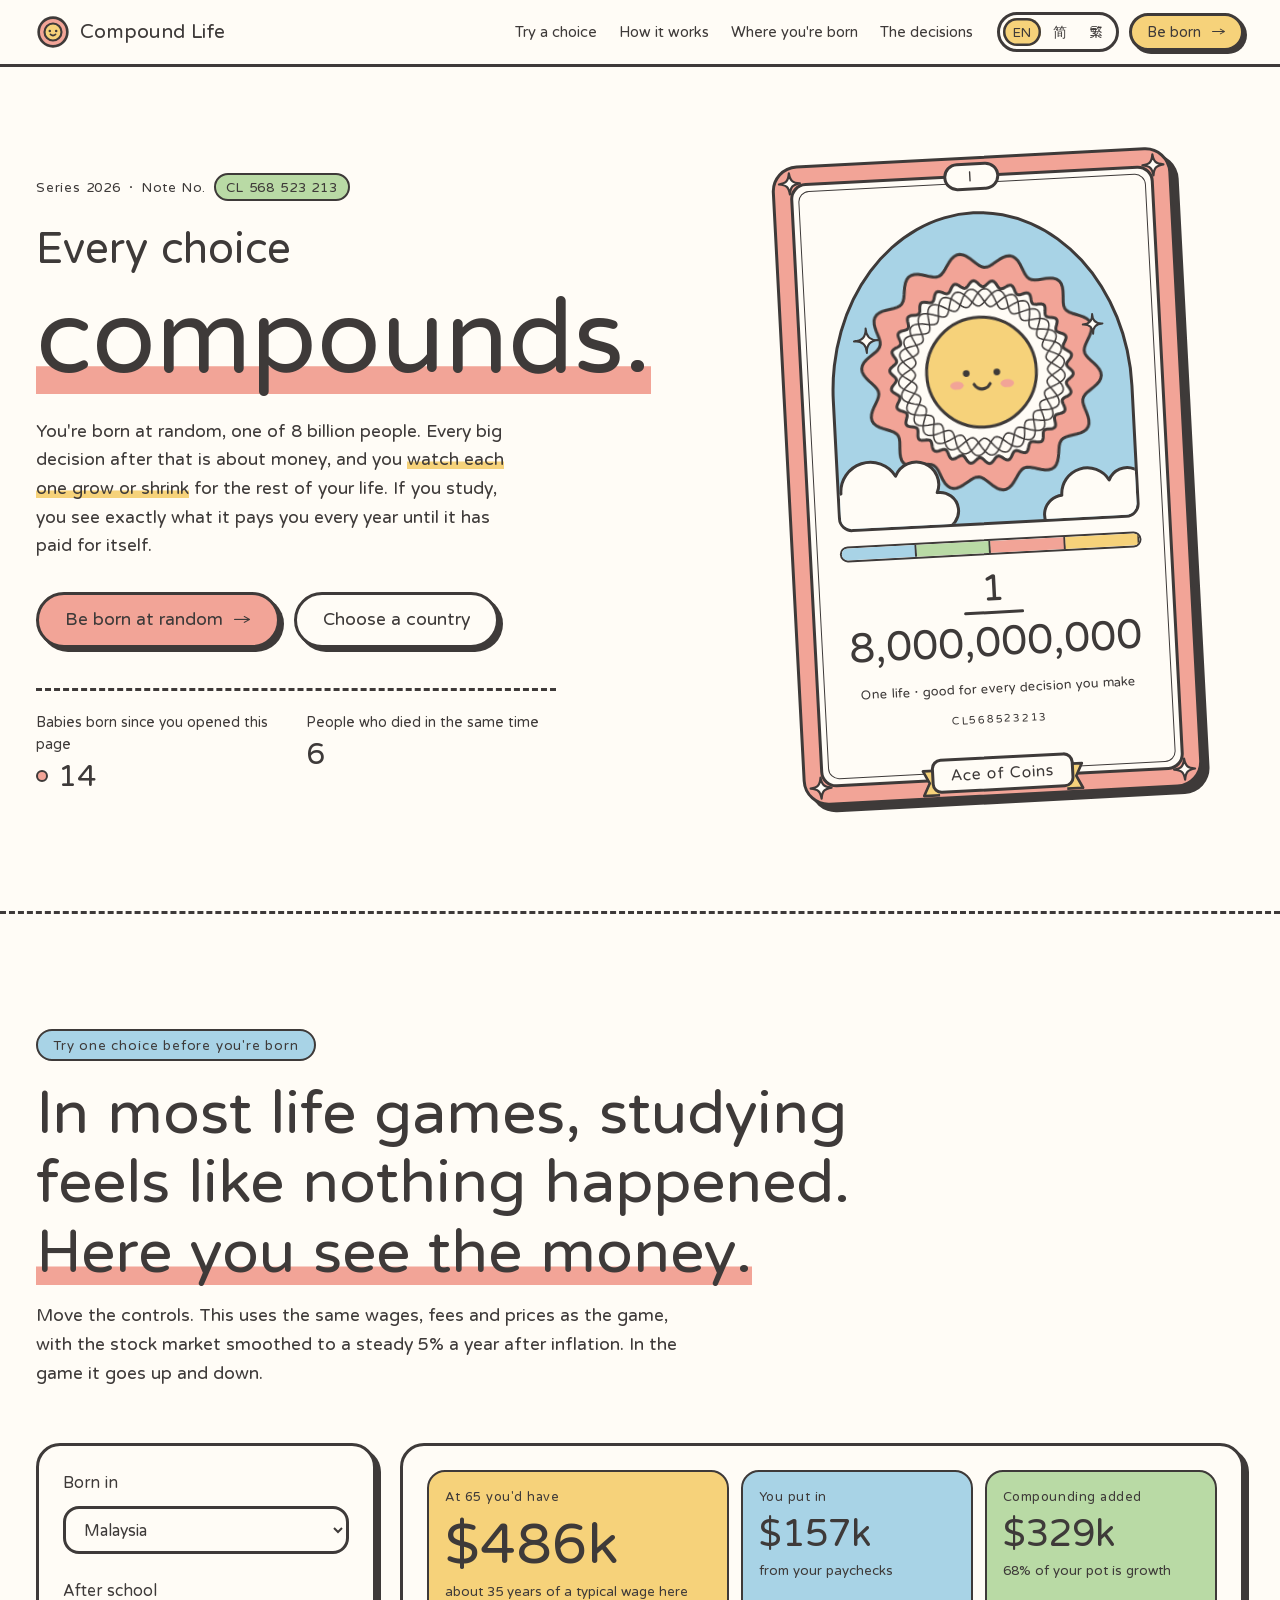
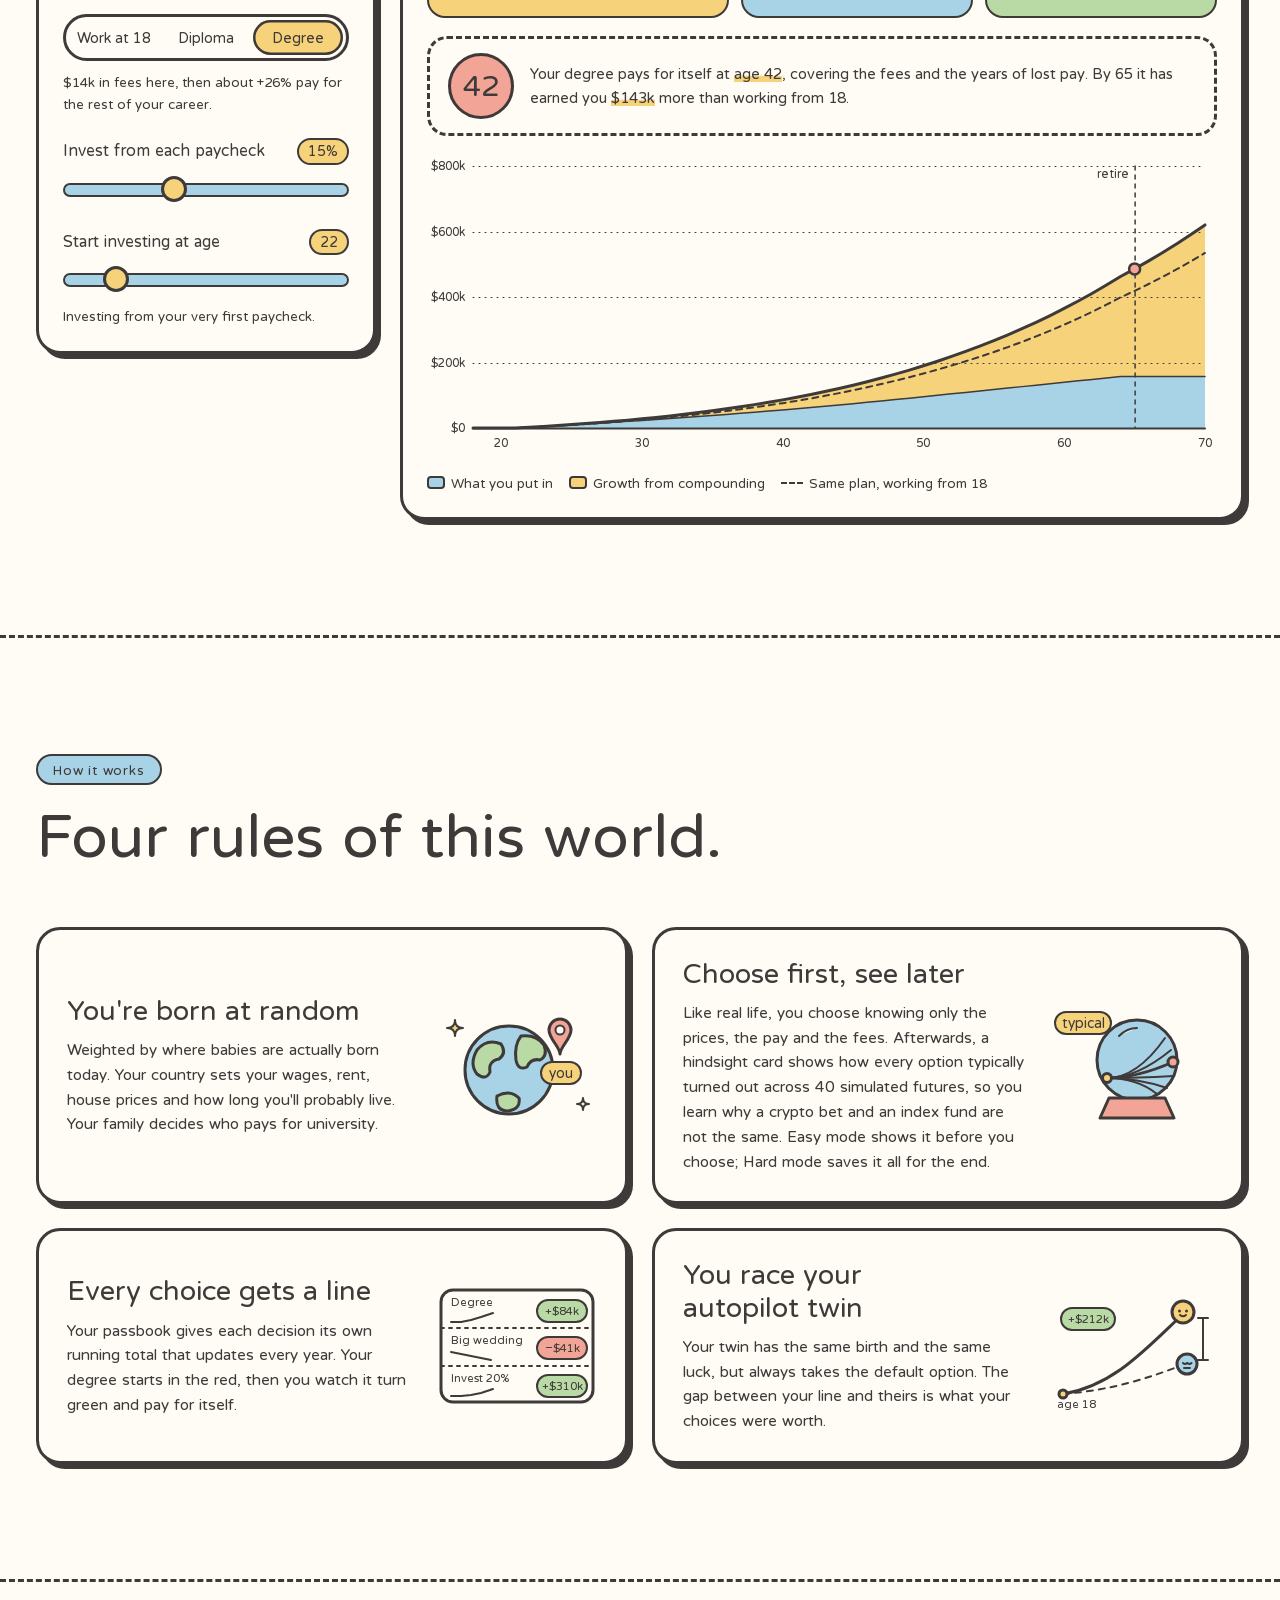
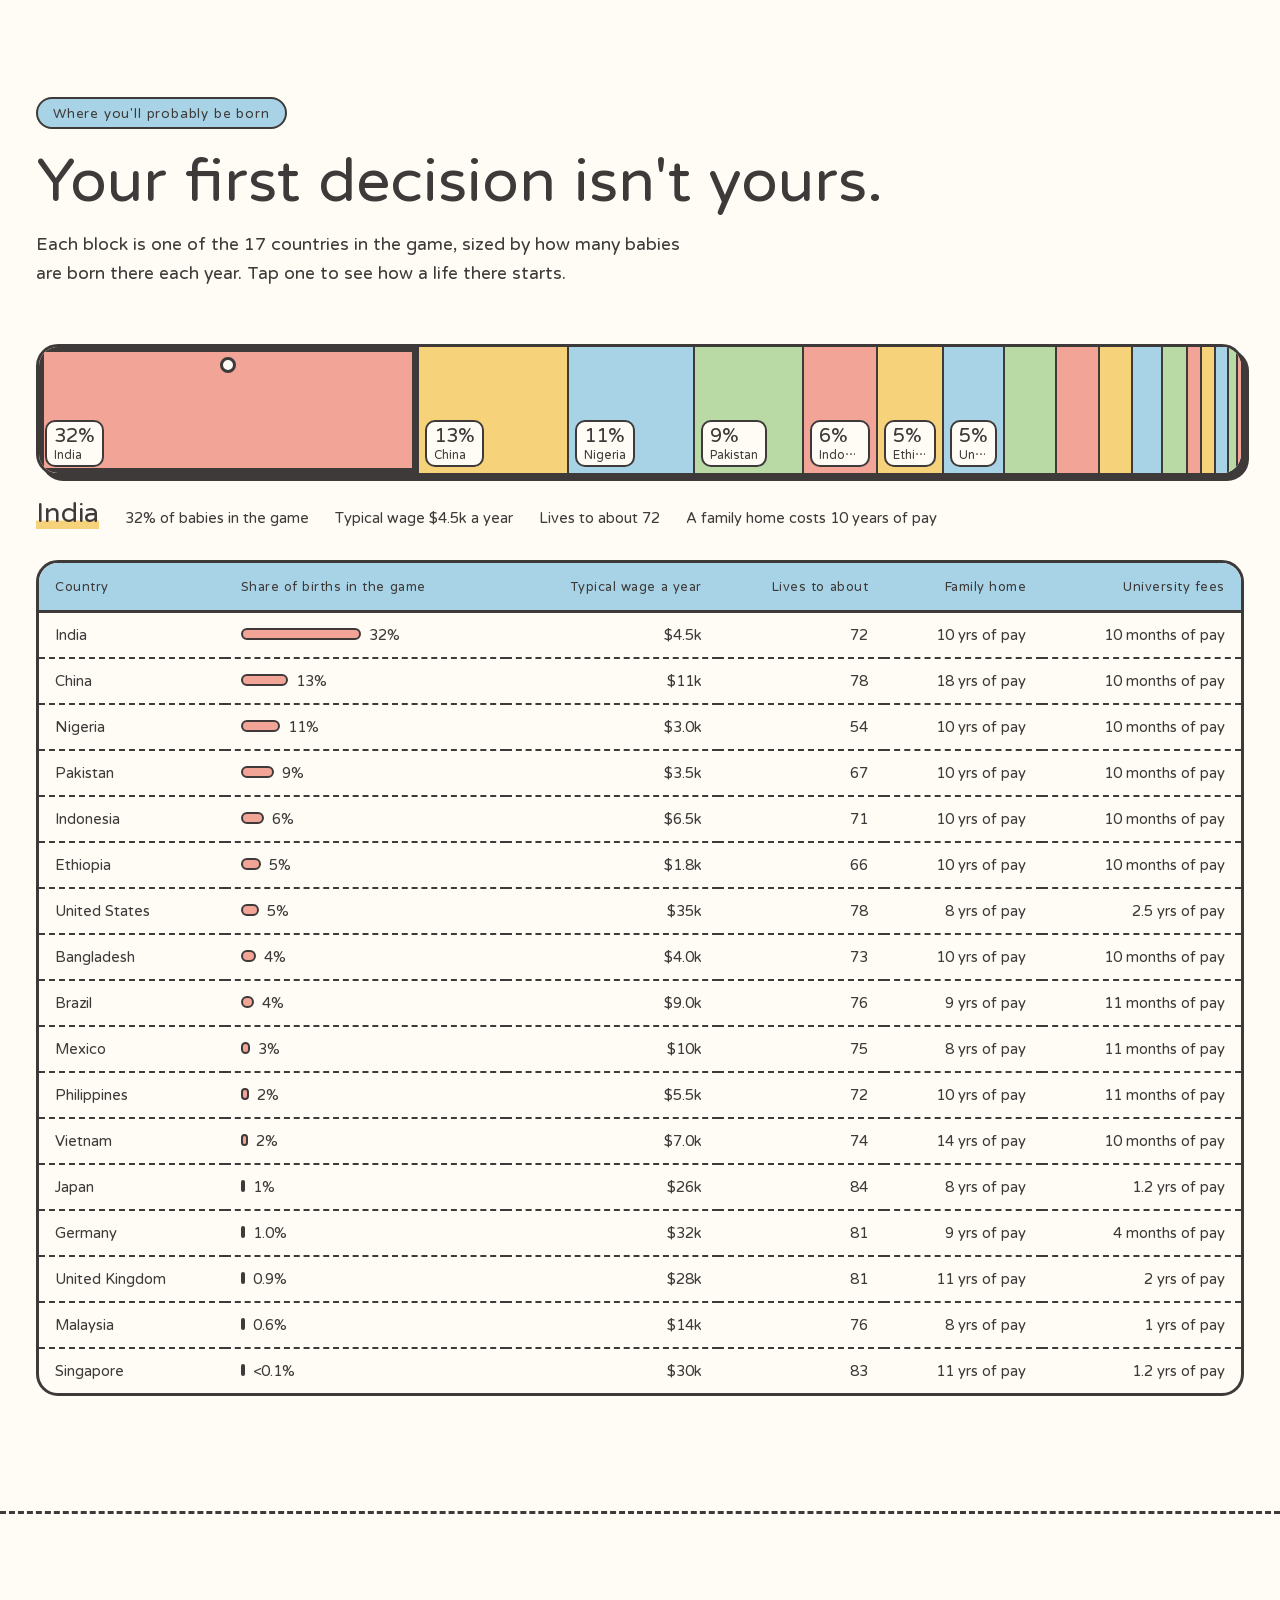
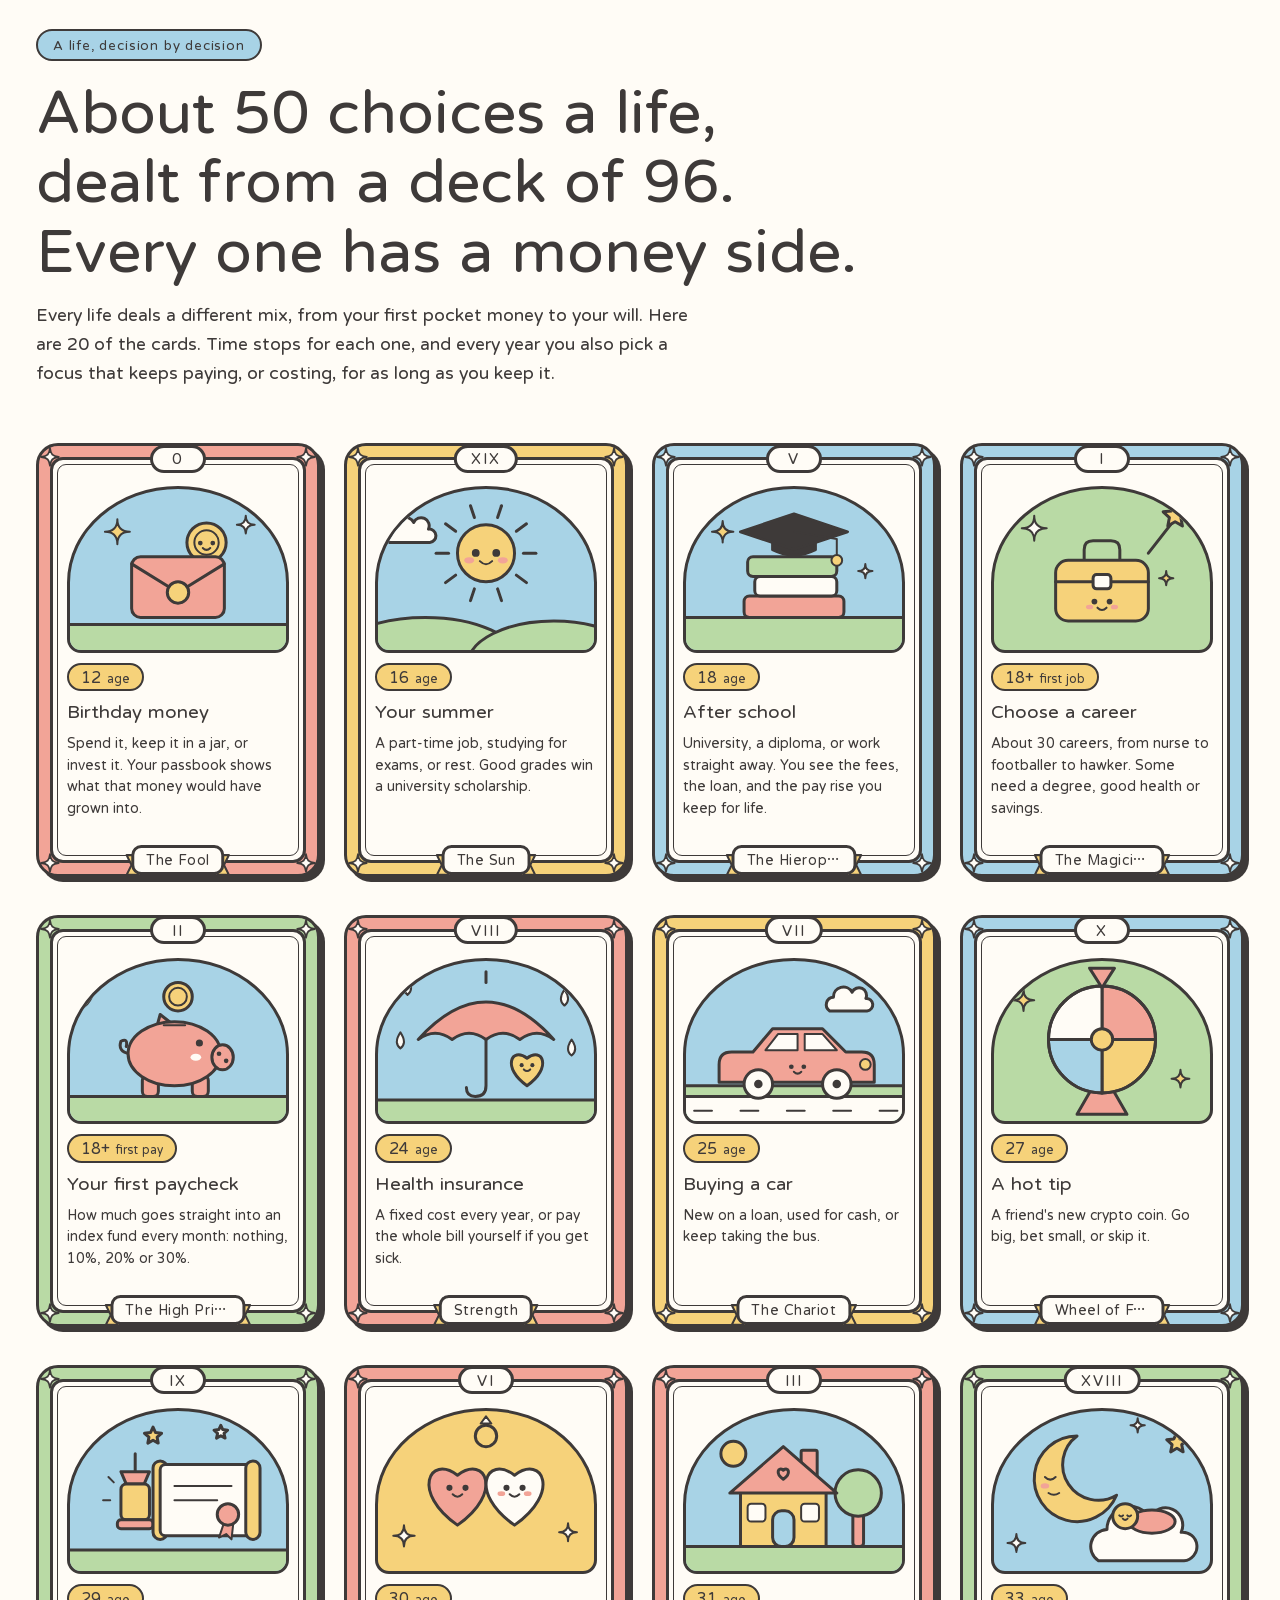
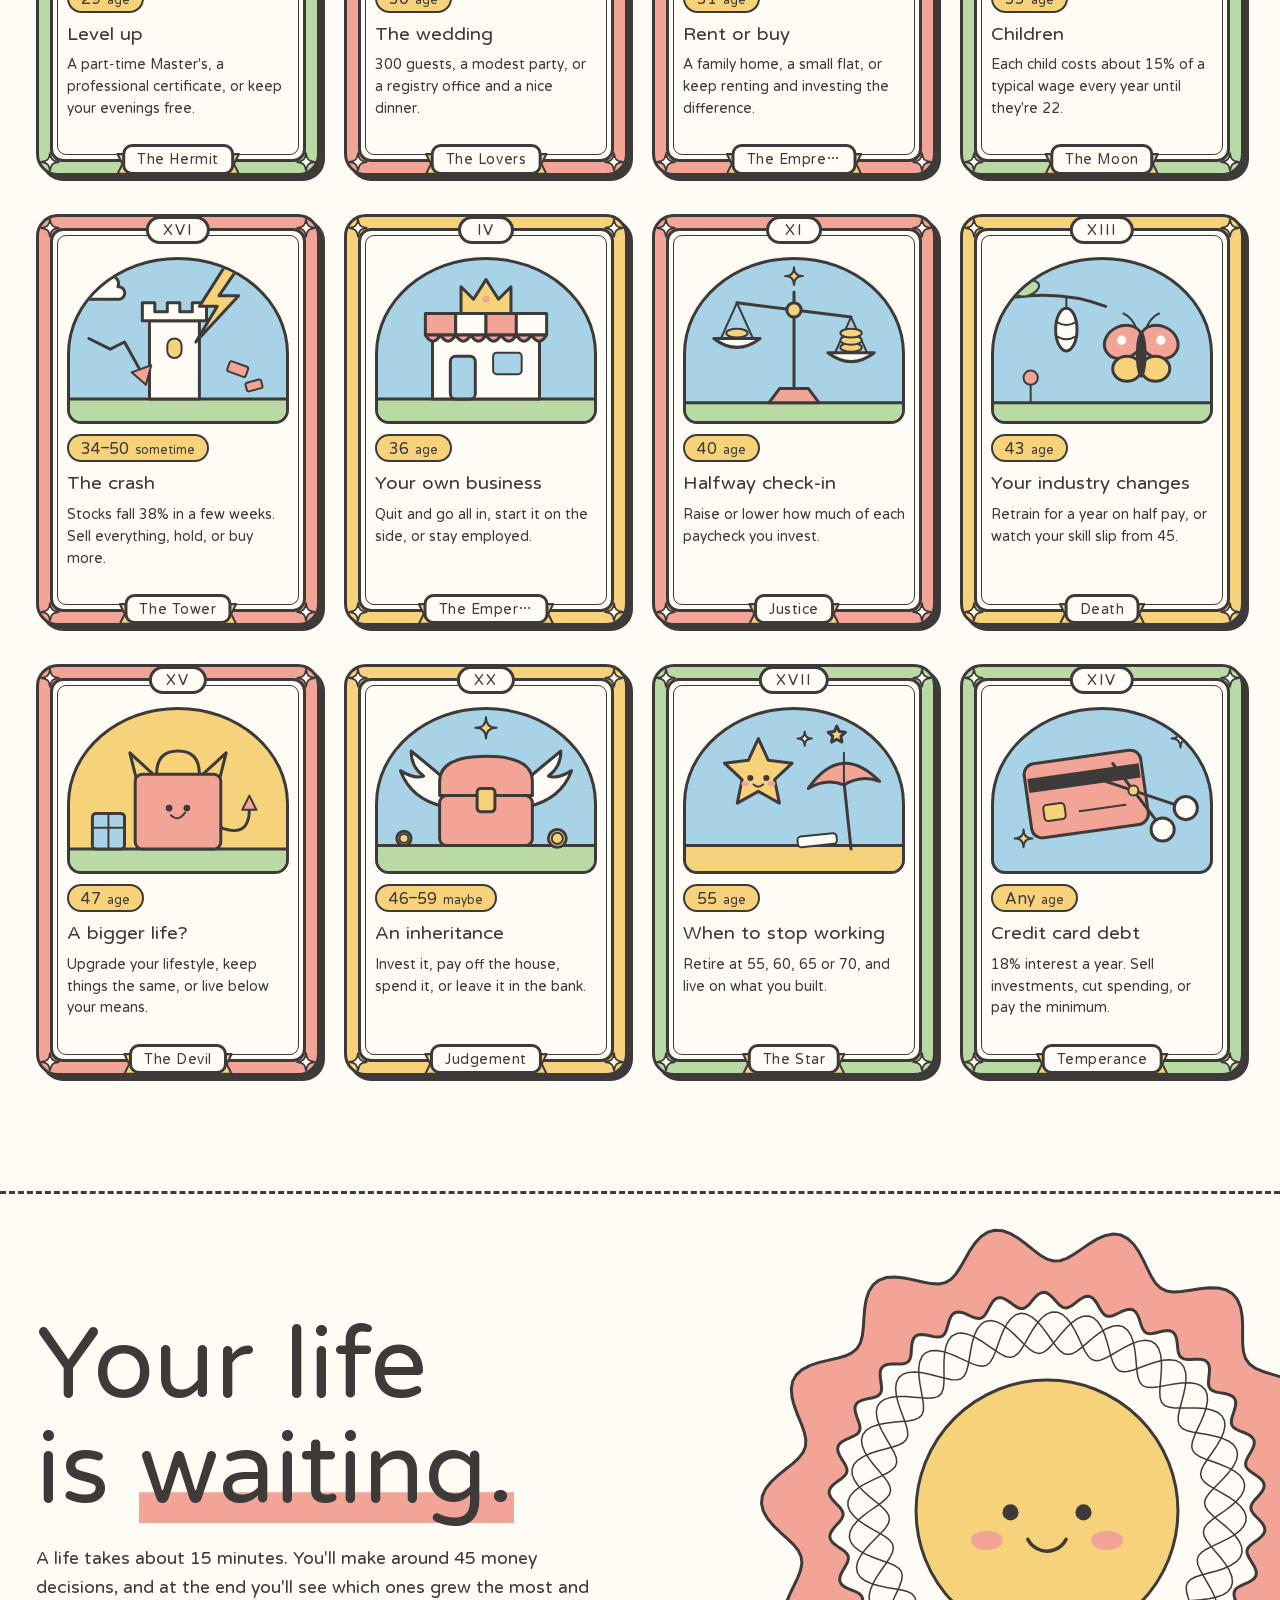
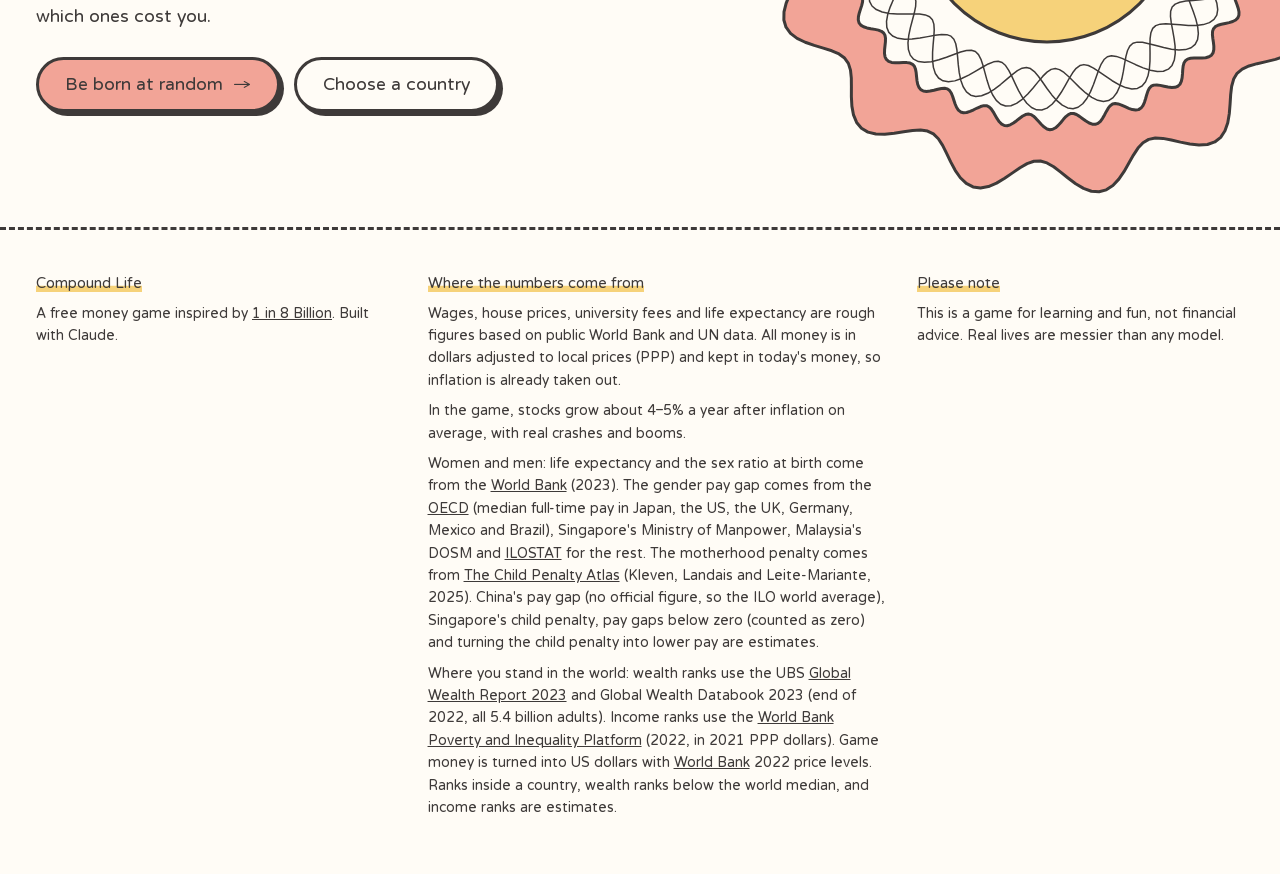
==== commit e76d7581: "Replace the three job offers with 31 careers Careers come in five families (office, hands-on, creati" ====
--- a/index.html
+++ b/index.html
@@ -161,14 +161,14 @@
   <div class="wrap">
     <div class="sec-head">
       <p class="kicker" data-i18n="h.decK">A life, decision by decision</p>
-      <h2 data-i18n="h.decH">About 50 choices a life, dealt from a deck of 95. Every one has a money side.</h2>
+      <h2 data-i18n="h.decH">About 50 choices a life, dealt from a deck of 96. Every one has a money side.</h2>
       <p class="sub" data-i18n="h.decSub">Every life deals a different mix, from your first pocket money to your will. Here are 20 of the cards. Time stops for each one, and every year you also pick a focus that keeps paying, or costing, for as long as you keep it.</p>
     </div>
     <div class="dec-list">
       <article class="tarot mini" data-ev="pocket"><div class="t-in"><span class="t-num">0</span><div class="t-win" data-art="pocket"></div><span class="dec-age">12<small data-i18n="h.age">age</small></span><h3 data-i18n="h.d1t">Birthday money</h3><p data-i18n="h.d1p">Spend it, keep it in a jar, or invest it. Your passbook shows what that money would have grown into.</p></div><div class="t-ban"><span class="t-name" data-i18n="tn.pocket">The Fool</span></div></article>
       <article class="tarot mini" data-ev="summer"><div class="t-in"><span class="t-num">XIX</span><div class="t-win" data-art="summer"></div><span class="dec-age">16<small data-i18n="h.age">age</small></span><h3 data-i18n="h.d2t">Your summer</h3><p data-i18n="h.d2p">A part-time job, studying for exams, or rest. Good grades win a university scholarship.</p></div><div class="t-ban"><span class="t-name" data-i18n="tn.summer">The Sun</span></div></article>
       <article class="tarot mini" data-ev="edu"><div class="t-in"><span class="t-num">V</span><div class="t-win" data-art="edu"></div><span class="dec-age">18<small data-i18n="h.age">age</small></span><h3 data-i18n="h.d3t">After school</h3><p data-i18n="h.d3p">University, a diploma, or work straight away. You see the fees, the loan, and the pay rise you keep for life.</p></div><div class="t-ban"><span class="t-name" data-i18n="tn.edu">The Hierophant</span></div></article>
-      <article class="tarot mini" data-ev="job"><div class="t-in"><span class="t-num">I</span><div class="t-win" data-art="job"></div><span class="dec-age">18+<small data-i18n="h.firstJob">first job</small></span><h3 data-i18n="h.d4t">Your first real job</h3><p data-i18n="h.d4p">A big company, a startup with shares, or a government job with a pension.</p></div><div class="t-ban"><span class="t-name" data-i18n="tn.job">The Magician</span></div></article>
+      <article class="tarot mini" data-ev="job"><div class="t-in"><span class="t-num">I</span><div class="t-win" data-art="job"></div><span class="dec-age">18+<small data-i18n="h.firstJob">first job</small></span><h3 data-i18n="h.d4t">Choose a career</h3><p data-i18n="h.d4p">About 30 careers, from nurse to footballer to hawker. Some need a degree, good health or savings.</p></div><div class="t-ban"><span class="t-name" data-i18n="tn.job">The Magician</span></div></article>
       <article class="tarot mini" data-ev="save"><div class="t-in"><span class="t-num">II</span><div class="t-win" data-art="save"></div><span class="dec-age">18+<small data-i18n="h.firstPay">first pay</small></span><h3 data-i18n="h.d5t">Your first paycheck</h3><p data-i18n="h.d5p">How much goes straight into an index fund every month: nothing, 10%, 20% or 30%.</p></div><div class="t-ban"><span class="t-name" data-i18n="tn.save">The High Priestess</span></div></article>
       <article class="tarot mini" data-ev="insure"><div class="t-in"><span class="t-num">VIII</span><div class="t-win" data-art="insure"></div><span class="dec-age">24<small data-i18n="h.age">age</small></span><h3 data-i18n="h.d6t">Health insurance</h3><p data-i18n="h.d6p">A fixed cost every year, or pay the whole bill yourself if you get sick.</p></div><div class="t-ban"><span class="t-name" data-i18n="tn.insure">Strength</span></div></article>
       <article class="tarot mini" data-ev="car"><div class="t-in"><span class="t-num">VII</span><div class="t-win" data-art="car"></div><span class="dec-age">25<small data-i18n="h.age">age</small></span><h3 data-i18n="h.d7t">Buying a car</h3><p data-i18n="h.d7p">New on a loan, used for cash, or keep taking the bus.</p></div><div class="t-ban"><span class="t-name" data-i18n="tn.car">The Chariot</span></div></article>
--- a/css/style.css
+++ b/css/style.css
@@ -339,7 +339,7 @@
 .opts{display:grid;gap:12px}
 .opt{display:grid;grid-template-columns:32px minmax(0,1fr) 210px;gap:16px;align-items:center;text-align:left;width:100%;padding:14px 18px;border:var(--outline);border-radius:20px;background:var(--washi);cursor:pointer;transition:transform .15s,box-shadow .15s}
 .opt:hover:not([disabled]){transform:translate(-2px,-2px);box-shadow:4px 4px 0 var(--charcoal)}
-.opt[disabled]{cursor:not-allowed;border-style:dashed}
+.opt[disabled]{cursor:not-allowed;border-style:dashed;opacity:.6}
 .okey{width:30px;height:30px;border-radius:50%;border:2.5px solid var(--charcoal);display:grid;place-items:center;font-size:14px;background:var(--yamabuki)}
 .opt[disabled] .okey{background:var(--washi)}
 .ot{display:grid;gap:3px;min-width:0}
@@ -357,6 +357,13 @@
 .rbar.gain .rb-range{background:var(--wakatake)} .rbar.loss .rb-range{background:var(--coral)}
 .rb-med{position:absolute;top:50%;width:12px;height:12px;border-radius:50%;background:var(--washi);border:2.5px solid var(--charcoal);transform:translate(-50%,-50%)}
 .slip-foot{display:flex;justify-content:space-between;gap:10px;flex-wrap:wrap;font-size:13px}
+/* a long card (careers): family headings, and two columns where there is room (no projection column) */
+.ogrp{font-size:15px;letter-spacing:.04em;margin:8px 0 -2px;padding-bottom:4px;border-bottom:2px dashed var(--charcoal)}
+.ogrp:first-child{margin-top:0}
+.opts.many .okey{display:none}
+.opts.many .opt{padding:10px 14px}
+.opts.many .ol{font-size:16px}.opts.many .os{font-size:13px}
+@media (min-width:900px){.opts.many.blind{grid-template-columns:repeat(2,minmax(0,1fr))}.opts.many.blind .opt{grid-template-columns:minmax(0,1fr)}.ogrp{grid-column:1/-1}}
 /* Normal and Hard: no projection column */
 .opts.blind .opt{grid-template-columns:32px minmax(0,1fr)}
 
@@ -375,15 +382,48 @@
 .panel{background:var(--washi);border:var(--outline);border-radius:var(--radius);padding:22px 24px;box-shadow:5px 5px 0 var(--charcoal)}
 .phead{display:flex;justify-content:space-between;align-items:baseline;gap:12px;flex-wrap:wrap;margin-bottom:14px}
 .phead h3{font-size:22px}
-.fgrid{display:grid;grid-template-columns:repeat(5,minmax(0,1fr));gap:12px;padding-top:6px}
-.fbtn{position:relative;display:grid;gap:5px;align-content:start;text-align:left;padding:14px;border:var(--outline);border-radius:18px;background:var(--washi);cursor:pointer;transition:transform .15s,box-shadow .15s}
-.fbtn:hover{transform:translate(-2px,-2px);box-shadow:4px 4px 0 var(--charcoal)}
-.fbtn[aria-pressed="true"]{background:var(--yamabuki)}
-.fbtn[aria-pressed="true"]::after{content:attr(data-cur);position:absolute;top:-13px;right:12px;font-size:11.5px;background:var(--washi);border:2px solid var(--charcoal);padding:0 8px;border-radius:999px}
-.fname{font-size:19px}
-.fdesc{font-size:13px}
-.fproj{font-size:14px;margin-top:6px}
-.fproj small{display:block;font-size:12px;margin-top:2px}
+#slot:empty{display:none}
+/* the yearly focus: a left-hand panel of five small cards on wide screens, a row of chips along the bottom on smaller ones */
+.frail{display:grid;gap:12px;align-content:start;align-self:start;background:var(--washi);border:var(--outline);border-radius:var(--radius);padding:16px 12px 14px;box-shadow:5px 5px 0 var(--charcoal);min-width:0}
+.fr-head h3{font-size:20px}
+.fr-note{font-size:12.5px;margin-top:4px;line-height:1.4}
+.fr-desc{display:none}
+.fr-list{display:grid;gap:10px}
+.fcard{position:relative;display:grid;grid-template-columns:40px minmax(0,1fr);gap:9px;align-items:center;text-align:left;padding:7px 8px;border:var(--outline);border-radius:16px;background:var(--washi);cursor:pointer;transition:transform .15s,box-shadow .15s}
+.fcard:hover:not([disabled]){transform:translate(-2px,-2px);box-shadow:4px 4px 0 var(--charcoal)}
+.fcard[aria-pressed="true"]{background:var(--yamabuki)}
+.fcard.next{border-style:dashed;background:var(--mizu)}
+.fcard[disabled]{cursor:default;border-style:dashed}
+.fc-win{display:block;width:100%;aspect-ratio:1;border-width:2.5px;border-radius:50% 50% 9px 9px / 50% 50% 9px 9px}
+.fc-win .art *{stroke-width:2px}.fc-win .art .th{stroke-width:1.5px}
+.fc-t{display:grid;gap:1px;min-width:0}
+.fc-n{font-size:16px;line-height:1.25}
+.fc-d{font-size:12.5px;line-height:1.35}
+.fc-tag{position:absolute;top:-11px;right:10px;font-size:11px;line-height:1.5;white-space:nowrap;background:var(--washi);border:2px solid var(--charcoal);padding:0 7px;border-radius:999px}
+.fc-tag:empty{display:none}
+@media (min-width:1200px){
+  .ggrid{max-width:1480px;grid-template-columns:216px minmax(0,1fr) 340px}
+  .ggrid.nof{grid-template-columns:minmax(0,1fr) 390px}
+  .frail{position:sticky;top:84px}
+}
+@media (min-width:1200px) and (max-width:1599px){.ggrid:not(.nof) .stats{grid-template-columns:repeat(2,minmax(0,1fr));gap:10px 16px}}
+@media (min-width:1440px){.ggrid{grid-template-columns:230px minmax(0,1fr) 380px}}
+@media (max-width:1199px){
+  .ggrid{padding-bottom:calc(120px + env(safe-area-inset-bottom,0px))}
+  .frail{position:fixed;z-index:40;left:0;right:0;bottom:0;gap:12px;border-width:3px 0 0;border-radius:20px 20px 0 0;box-shadow:none;padding:8px max(12px,env(safe-area-inset-left,0px)) calc(8px + env(safe-area-inset-bottom,0px)) max(12px,env(safe-area-inset-right,0px))}
+  .fr-head,.fr-list{width:100%;max-width:720px;margin-inline:auto}
+  .fr-head{display:flex;align-items:baseline;gap:10px;min-width:0}
+  .fr-head h3{position:absolute;width:1px;height:1px;overflow:hidden;clip:rect(0 0 0 0);white-space:nowrap}
+  .fr-desc{display:block;flex:1;min-width:0;font-size:12.5px;line-height:1.4;white-space:nowrap;overflow:hidden;text-overflow:ellipsis}
+  .fr-note{flex:none;margin:0;font-size:11.5px}
+  .fr-list{grid-template-columns:repeat(5,minmax(0,1fr));gap:6px}
+  .fcard{grid-template-columns:minmax(0,1fr);justify-items:center;gap:2px;padding:5px 2px 4px;border-width:2.5px;border-radius:14px}
+  .fcard:hover:not([disabled]){transform:none;box-shadow:none}
+  .fc-win{width:28px;border-width:2px}
+  .fc-d{display:none}
+  .fc-n{font-size:12.5px;line-height:1.2;text-align:center}
+  .fc-tag{top:-10px;right:50%;transform:translateX(50%);font-size:10px;padding:0 5px;border-width:1.5px}
+}
 .childtxt{max-width:62ch}
 #chart{height:260px}
 
@@ -464,6 +504,67 @@
 .cond{display:inline-flex;align-items:center;gap:7px;font-size:13px;line-height:1.3;padding:3px 10px 3px 7px;border:2px solid var(--charcoal);border-radius:999px;background:var(--washi)}
 .cond::before{content:"";width:10px;height:10px;border-radius:50%;border:2px solid var(--charcoal);background:var(--coral);flex:none}
 .cond.c-dep::before{background:var(--mizu)}
+/* ---------- life replay before the end card: one page per life stage, turned by the player ---------- */
+body.rp-open{overflow:hidden}
+.replay{position:fixed;inset:0;z-index:100;background:var(--washi);display:grid;grid-template-rows:auto minmax(0,1fr) auto auto;gap:10px;padding:12px 16px calc(14px + env(safe-area-inset-bottom,0px));overflow:hidden;transition:opacity .8s,background-color 2.4s ease-in-out}
+.replay.fade{opacity:0;pointer-events:none}
+.rp-top{display:flex;justify-content:space-between;align-items:center;gap:12px;width:100%;max-width:940px;margin:0 auto}
+.rp-mid{display:grid;justify-items:center;align-items:start;min-height:0;overflow-y:auto;overflow-x:hidden;padding:16px 8px 12px;margin:0 -8px;overscroll-behavior:contain}
+.rp-stage{display:grid;justify-items:center;perspective:1800px;width:100%}
+.rp-stage>.tarot{grid-area:1/1;width:min(940px,100%);transform-origin:left center;backface-visibility:hidden}
+.rp-card .t-in{gap:10px 26px;padding-top:26px;padding-bottom:40px}
+.rp-win{width:min(100%,320px);aspect-ratio:2/1}
+.rp-txt{display:grid;gap:10px;align-content:start;min-width:0}
+.rp-card h3{font-size:clamp(21px,2.6vw,28px)}
+.rp-story{font-size:16px;line-height:1.5}
+.rp-story .gain,.rp-story .loss{white-space:nowrap}
+.rp-road{display:grid;gap:6px;padding-top:10px;border-top:2px dashed var(--charcoal)}
+.rp-road h4{font-size:17px}
+.rp-roadP,.rp-verdict{font-size:13px;line-height:1.45}
+.rp-road ul{list-style:none;margin:0;padding:0;display:grid;gap:6px}
+.rr{display:flex;flex-wrap:wrap;justify-content:space-between;align-items:baseline;gap:2px 12px;padding:5px 12px;border:2px dashed var(--charcoal);border-radius:14px;font-size:14.5px;line-height:1.4}
+.rr.mine{border-style:solid;background:var(--yamabuki)}
+.rr .tag{margin-left:6px}
+.rr-v{white-space:nowrap;font-variant-numeric:tabular-nums}
+.rp-verdict{font-size:14px}
+@media (min-width:760px){
+  .rp-card .t-in{grid-template-columns:minmax(0,300px) minmax(0,1fr);align-items:start}
+  .rp-win{width:100%;aspect-ratio:4/3}
+}
+.rp-graph{position:relative;width:100%;max-width:940px;height:clamp(36px,7vh,80px);margin:0 auto 18px;border-bottom:var(--outline);transition:opacity .8s}
+.rp-graph svg{display:block;width:100%;height:100%}
+.rp-graph .up{fill:var(--wakatake)} .rp-graph .dn{fill:var(--coral)}
+.rp-graph .zero{stroke:var(--charcoal);stroke-width:1.5;stroke-dasharray:2 6;vector-effect:non-scaling-stroke}
+.rp-graph .ln{fill:none;stroke:var(--charcoal);stroke-width:3;stroke-linejoin:round;stroke-linecap:round;vector-effect:non-scaling-stroke}
+.rp-cover{position:absolute;top:-4px;right:-4px;bottom:0;width:100%;background:var(--washi);transition:width ease-in-out}
+.rp-dot{position:absolute;left:0;top:50%;width:16px;height:16px;margin:-8px 0 0 -8px;border-radius:50%;background:var(--yamabuki);border:2.5px solid var(--charcoal);transition:left ease-in-out,top ease-in-out}
+.rp-a0,.rp-a1{position:absolute;bottom:-24px;font-size:13px}
+.rp-a0{left:0} .rp-a1{right:0}
+.rp-nav{display:flex;align-items:center;justify-content:space-between;gap:12px;width:100%;max-width:940px;margin:0 auto;transition:opacity .8s}
+.rp-nav .btn{padding:8px 18px}
+.rp-nav .btn[disabled]{border-style:dashed;box-shadow:none;cursor:default}
+.rp-pg{display:grid;justify-items:center;text-align:center;font-size:12.5px;line-height:1.35;min-width:0}
+.rp-pg b{font-size:15px;font-variant-numeric:tabular-nums}
+@media (max-width:520px){.rp-pg span{display:none}}
+@media (prefers-reduced-motion: no-preference){
+  .rp-card.first{animation:rpIn .6s cubic-bezier(.2,.8,.2,1)}
+  .rp-card.from{animation:rpFrom .6s cubic-bezier(.2,.8,.2,1)}
+  .rp-card.turn{animation:rpTurn .85s cubic-bezier(.45,.05,.55,.95) forwards;pointer-events:none}
+  .rp-card.back{animation:rpBack .6s ease-in forwards;pointer-events:none}
+  @keyframes rpIn{from{opacity:0;transform:translateY(16px) scale(.96)}}
+  @keyframes rpFrom{from{opacity:0;transform:translateX(-40px)}}
+  @keyframes rpTurn{0%{transform:none}75%{opacity:1}100%{transform:rotateY(-118deg);opacity:0}}
+  @keyframes rpBack{to{opacity:0;transform:translateX(60px) rotate(2deg)}}
+}
+/* the ending: the one deliberate dark moment (design/picture-book-style.md). The pages fade, the screen slowly turns
+   charcoal, "Was it all worth it?" appears in washi white, then everything turns light again and opens onto the end card */
+.rp-q{position:absolute;inset:0;display:grid;place-items:center;margin:0;padding:24px;text-align:center;color:var(--washi);font-size:clamp(40px,8vw,88px);line-height:1.15;text-wrap:balance;pointer-events:none;opacity:0;transition:opacity 1.2s ease-in-out}
+.rp-q.on{opacity:1}
+.replay.dusk{background:var(--charcoal)}
+.replay.dusk .kicker,.replay.dusk .rp-mid,.replay.dusk .rp-graph,.replay.dusk .rp-nav{opacity:0;pointer-events:none}
+.replay .kicker,.rp-mid{transition:opacity .8s}
+.replay.dusk.dawn{background:var(--washi);transition-duration:.8s,1.6s}
+
 /* the short real-life note on the depression card */
 .slip-care{font-size:14.5px;margin:0;padding-top:12px;border-top:2px dashed var(--charcoal)}
 .stand{display:grid;gap:12px;min-width:0}
@@ -495,8 +596,6 @@
   .note-body{grid-template-columns:minmax(0,1fr) 104px;grid-template-areas:"main seal" "stats stats";gap:14px}
   .seal-cap{display:none}
   .stats{grid-template-columns:repeat(2,minmax(0,1fr));gap:10px 14px}
-  .fgrid{grid-template-columns:repeat(2,minmax(0,1fr))}
-  .fgrid .fbtn:last-child:nth-child(odd){grid-column:1/-1}
   .opt{grid-template-columns:minmax(0,1fr);gap:10px;padding:14px}
   .okey{display:none}
   .op{justify-items:start;text-align:left}
@@ -522,7 +621,7 @@
 @media (min-width:900px){:lang(zh) .mega .w-tall{font-size:clamp(80px,8.4vw,128px)}}
 :lang(zh) .sec-head h2{font-size:clamp(32px,4.6vw,58px)}
 :lang(zh) .final h2{font-size:clamp(48px,7.4vw,104px)}
-:lang(zh) .lede,:lang(zh) .sub,:lang(zh) .rule p,:lang(zh) .mini p,:lang(zh) .slip-text,:lang(zh) .os,:lang(zh) .fdesc{line-height:1.75}
+:lang(zh) .lede,:lang(zh) .sub,:lang(zh) .rule p,:lang(zh) .mini p,:lang(zh) .slip-text,:lang(zh) .os{line-height:1.75}
 :lang(zh) .t-name,:lang(zh) .t-num{letter-spacing:.12em}
 @media (max-width:760px){.langsw button{padding:5px 8px}}
 @media (max-width:520px){.site-nav .logo .lt{display:none}}
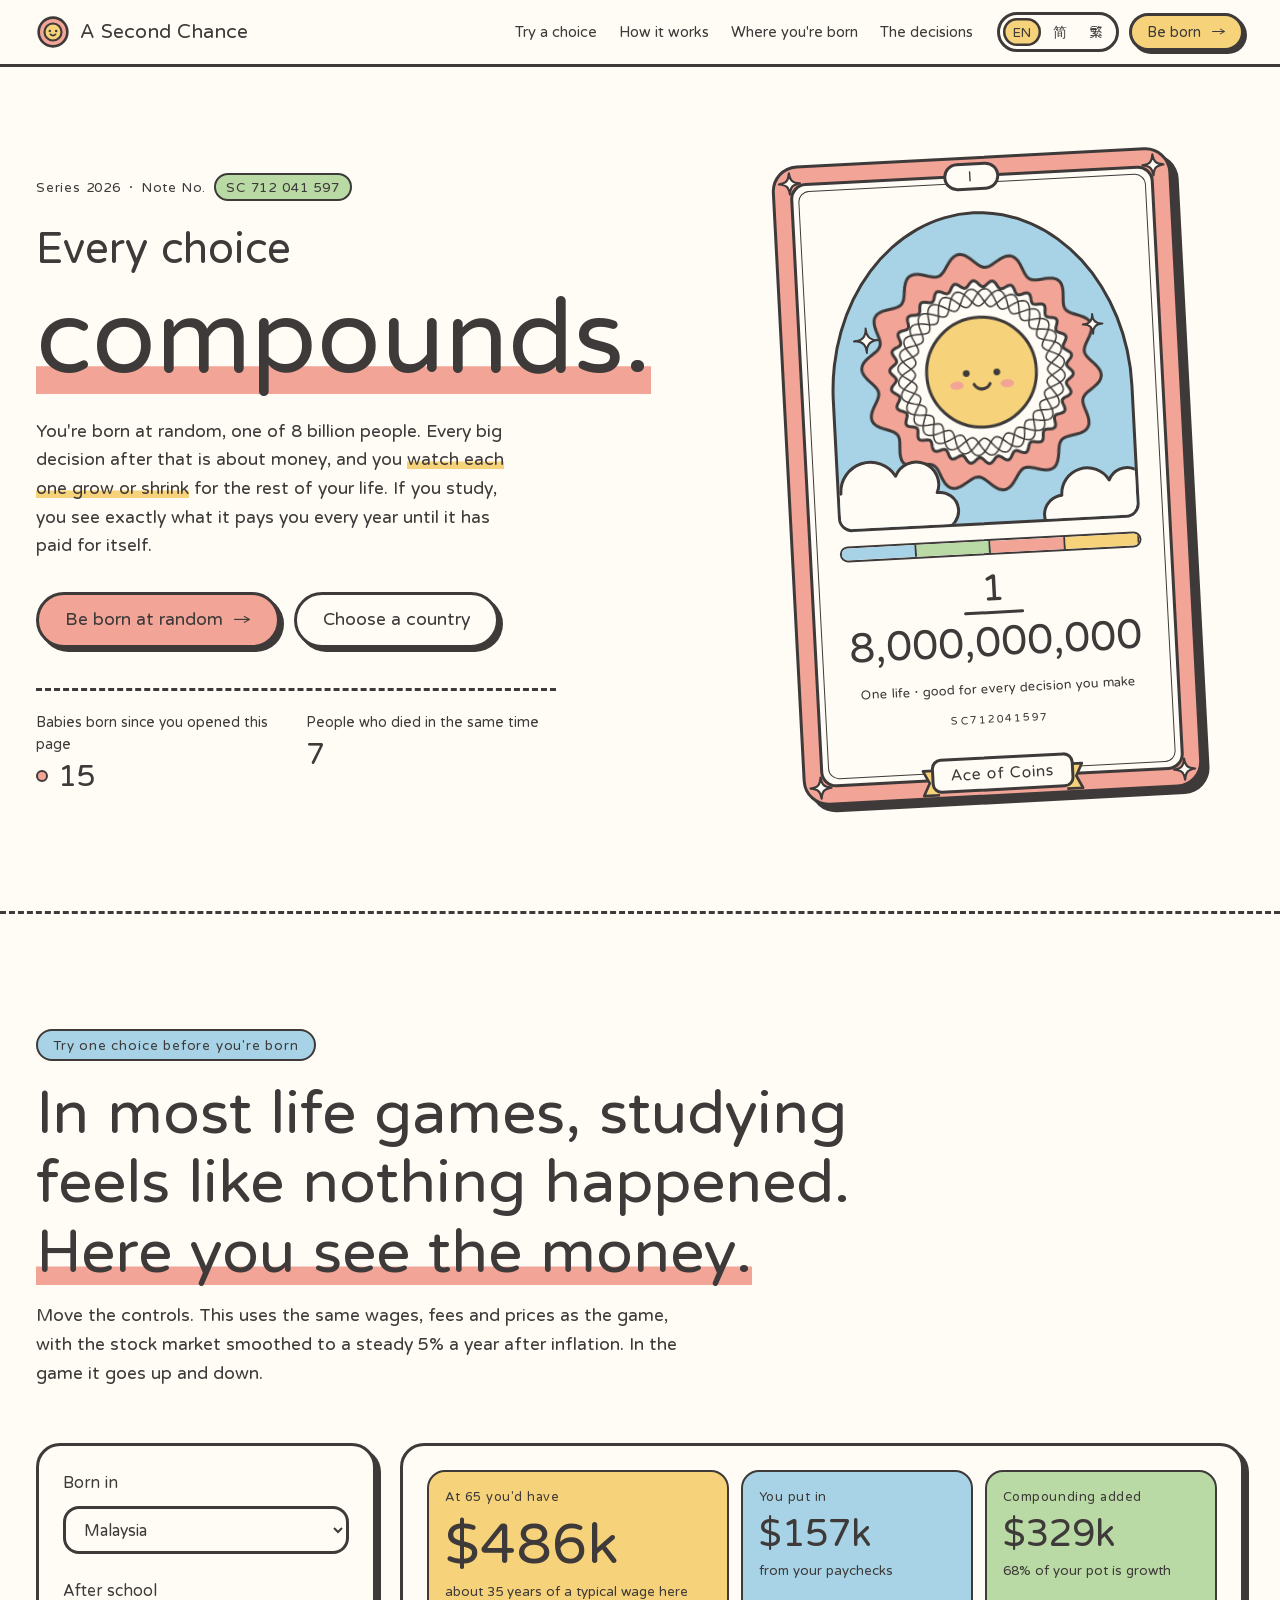
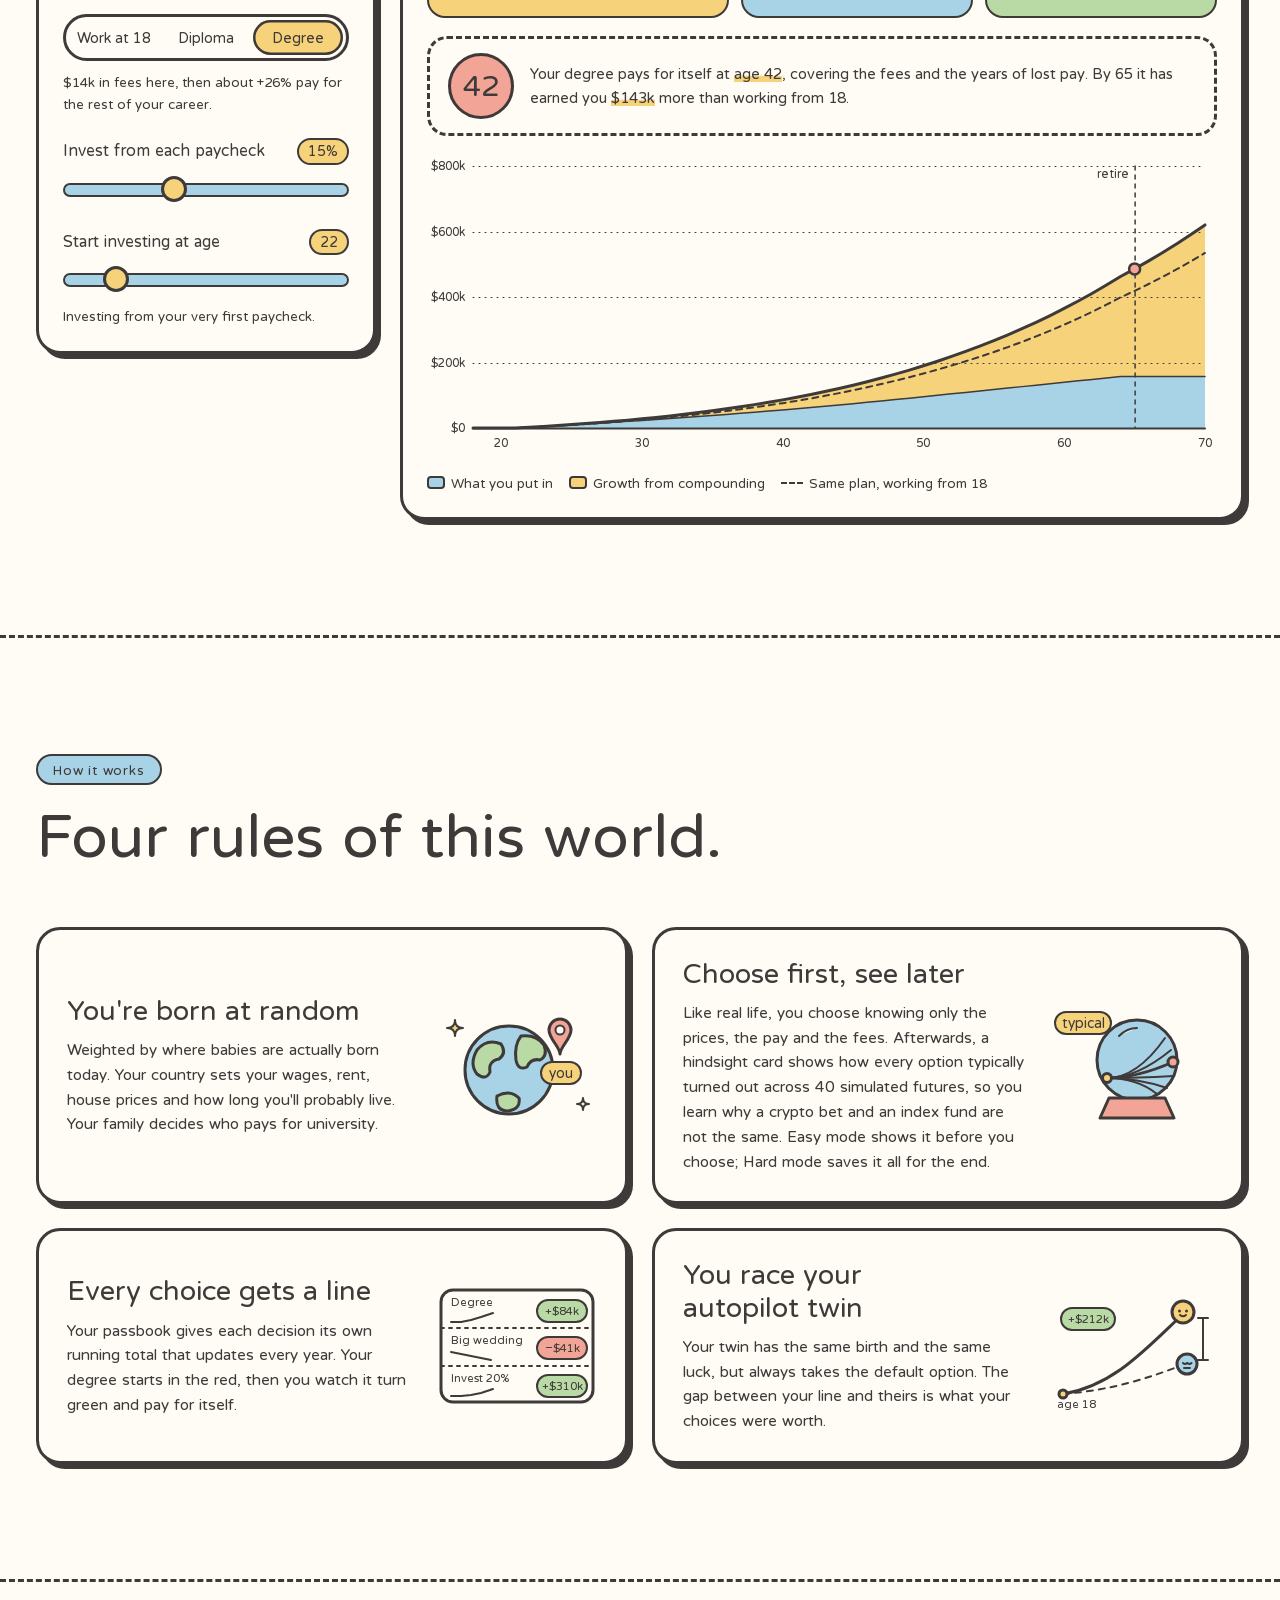
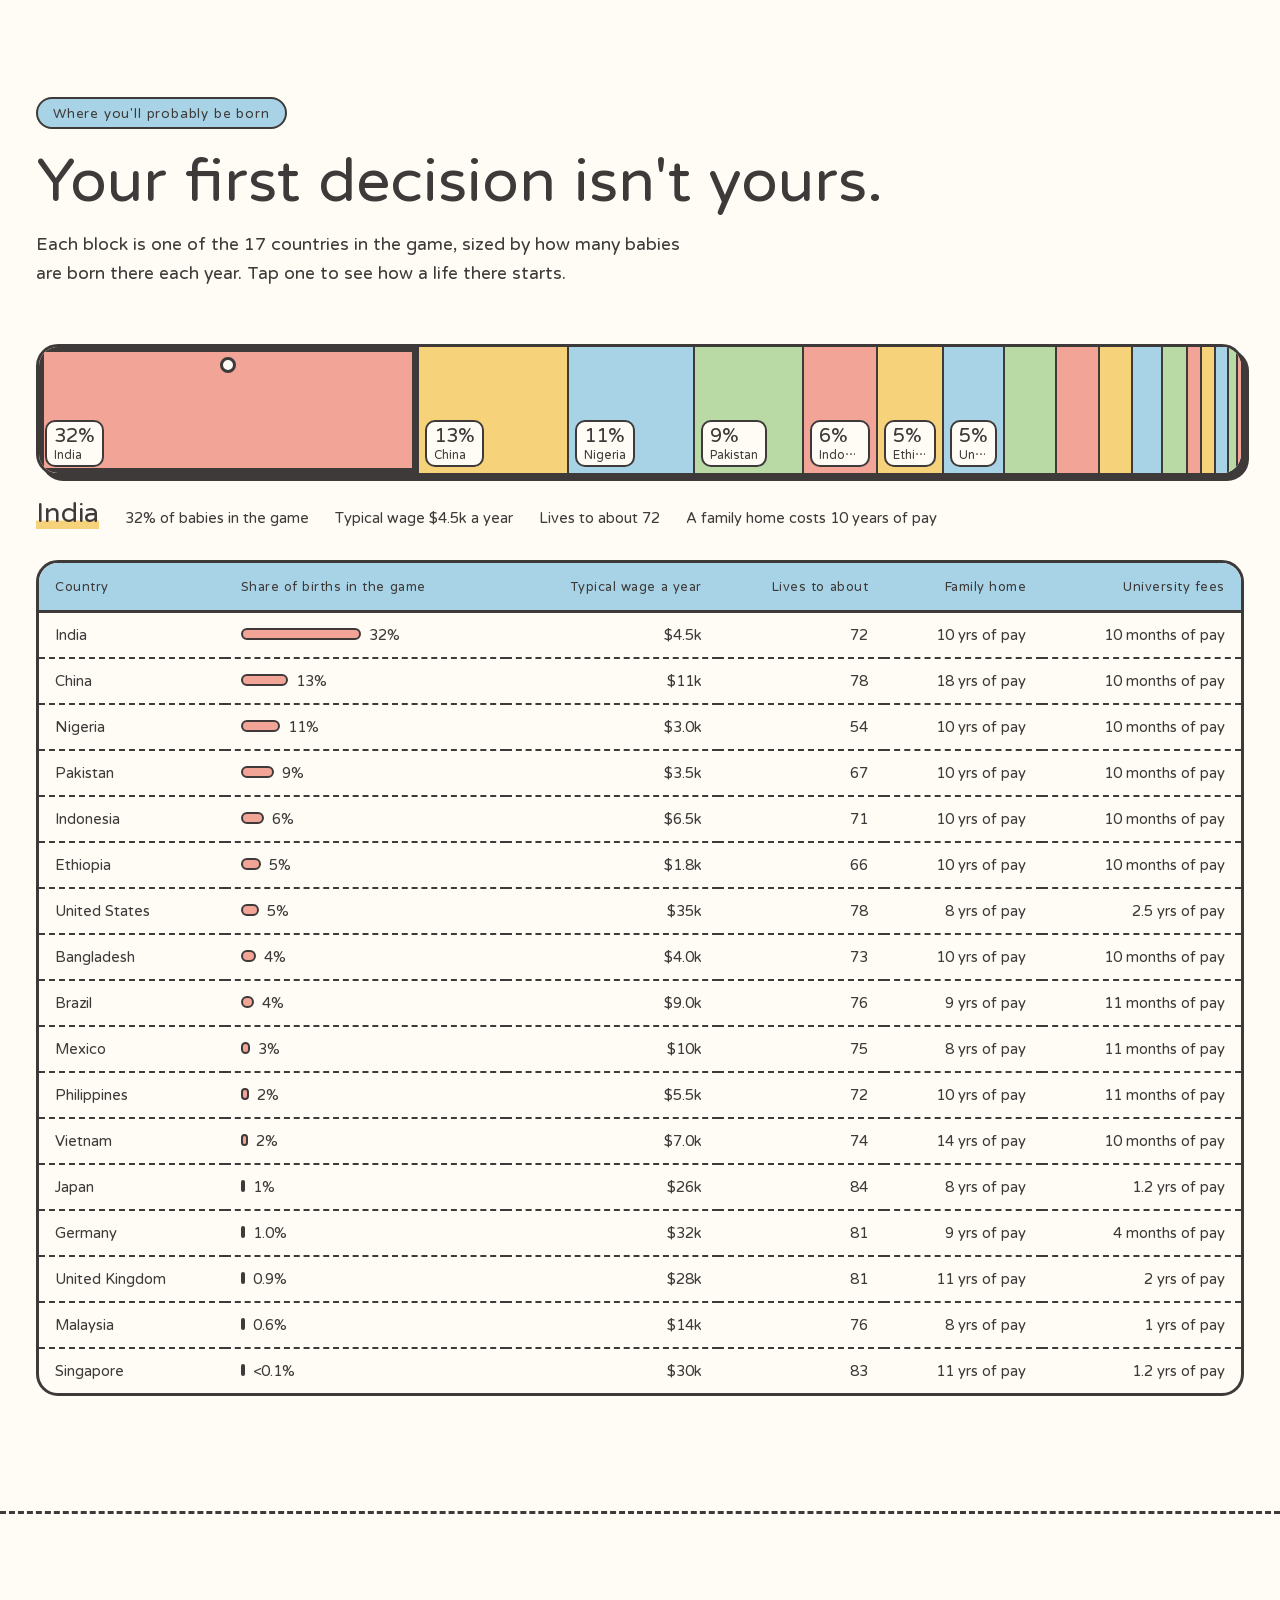
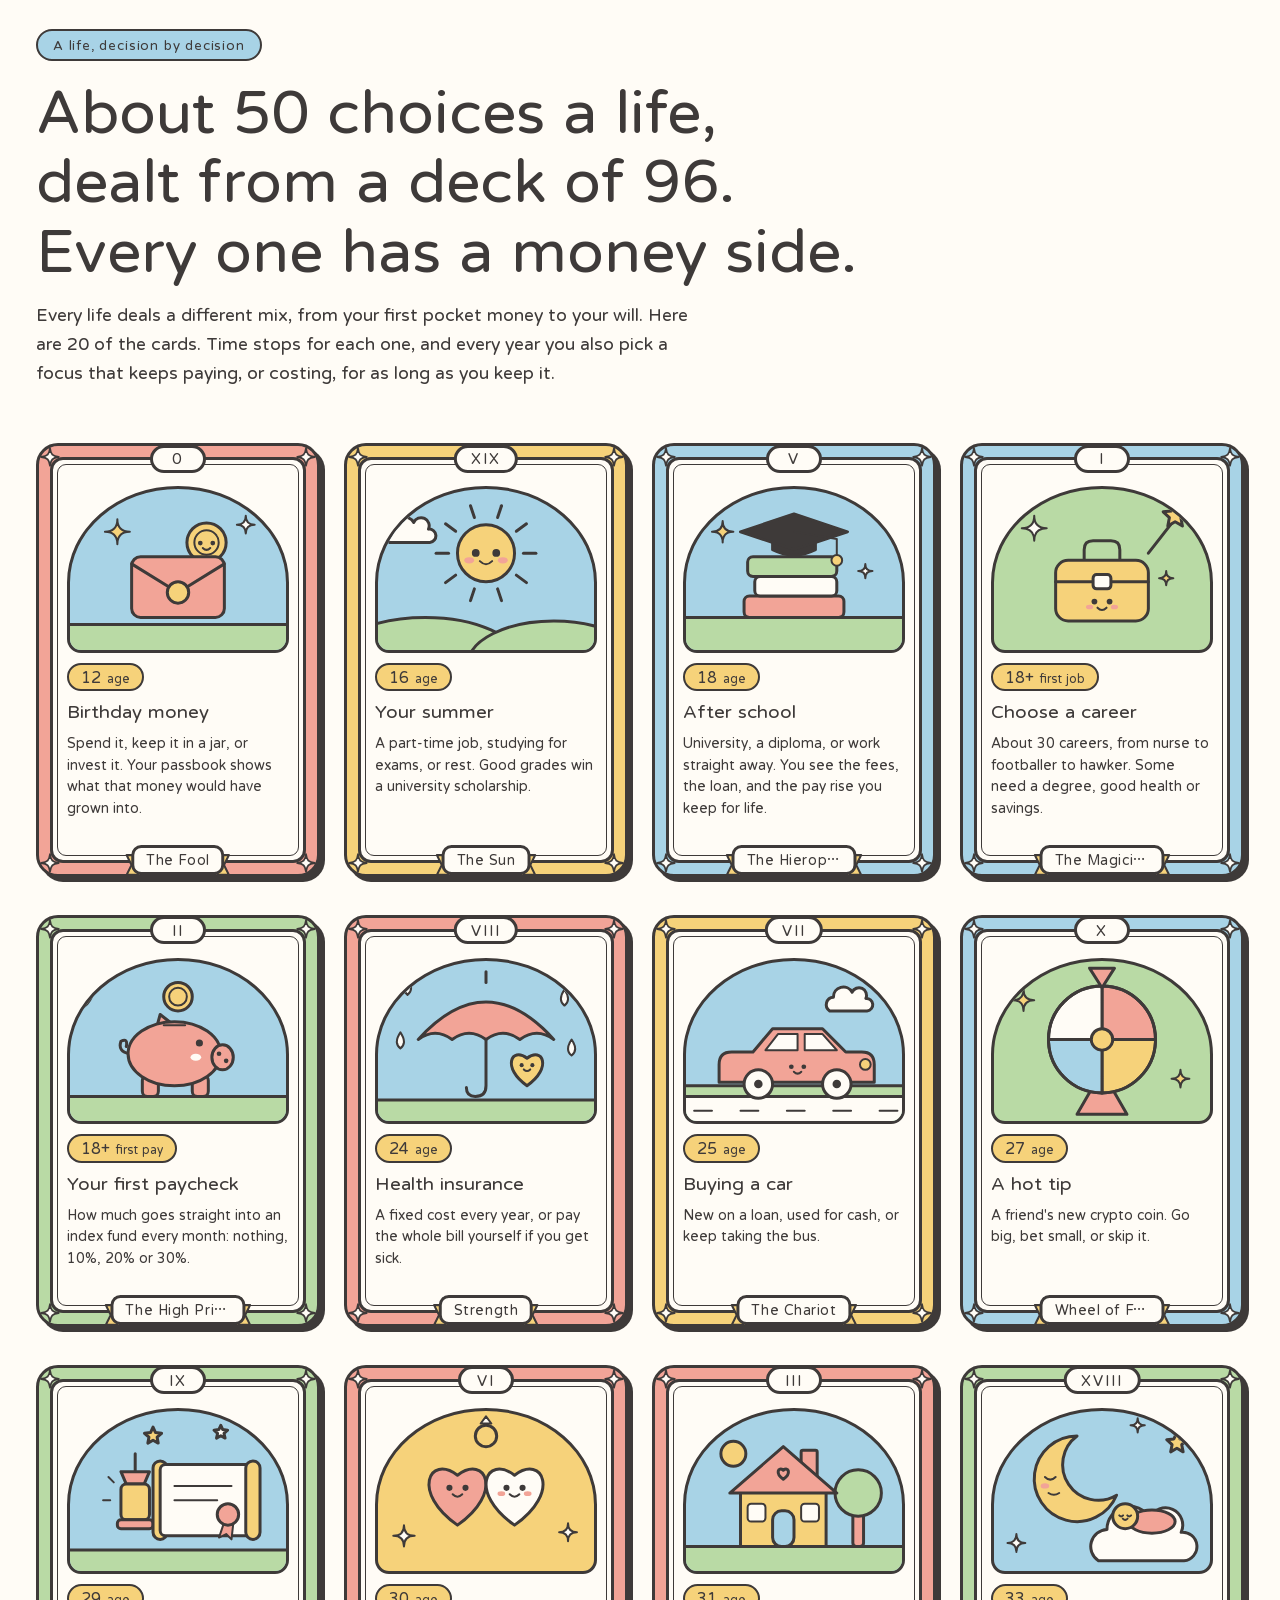
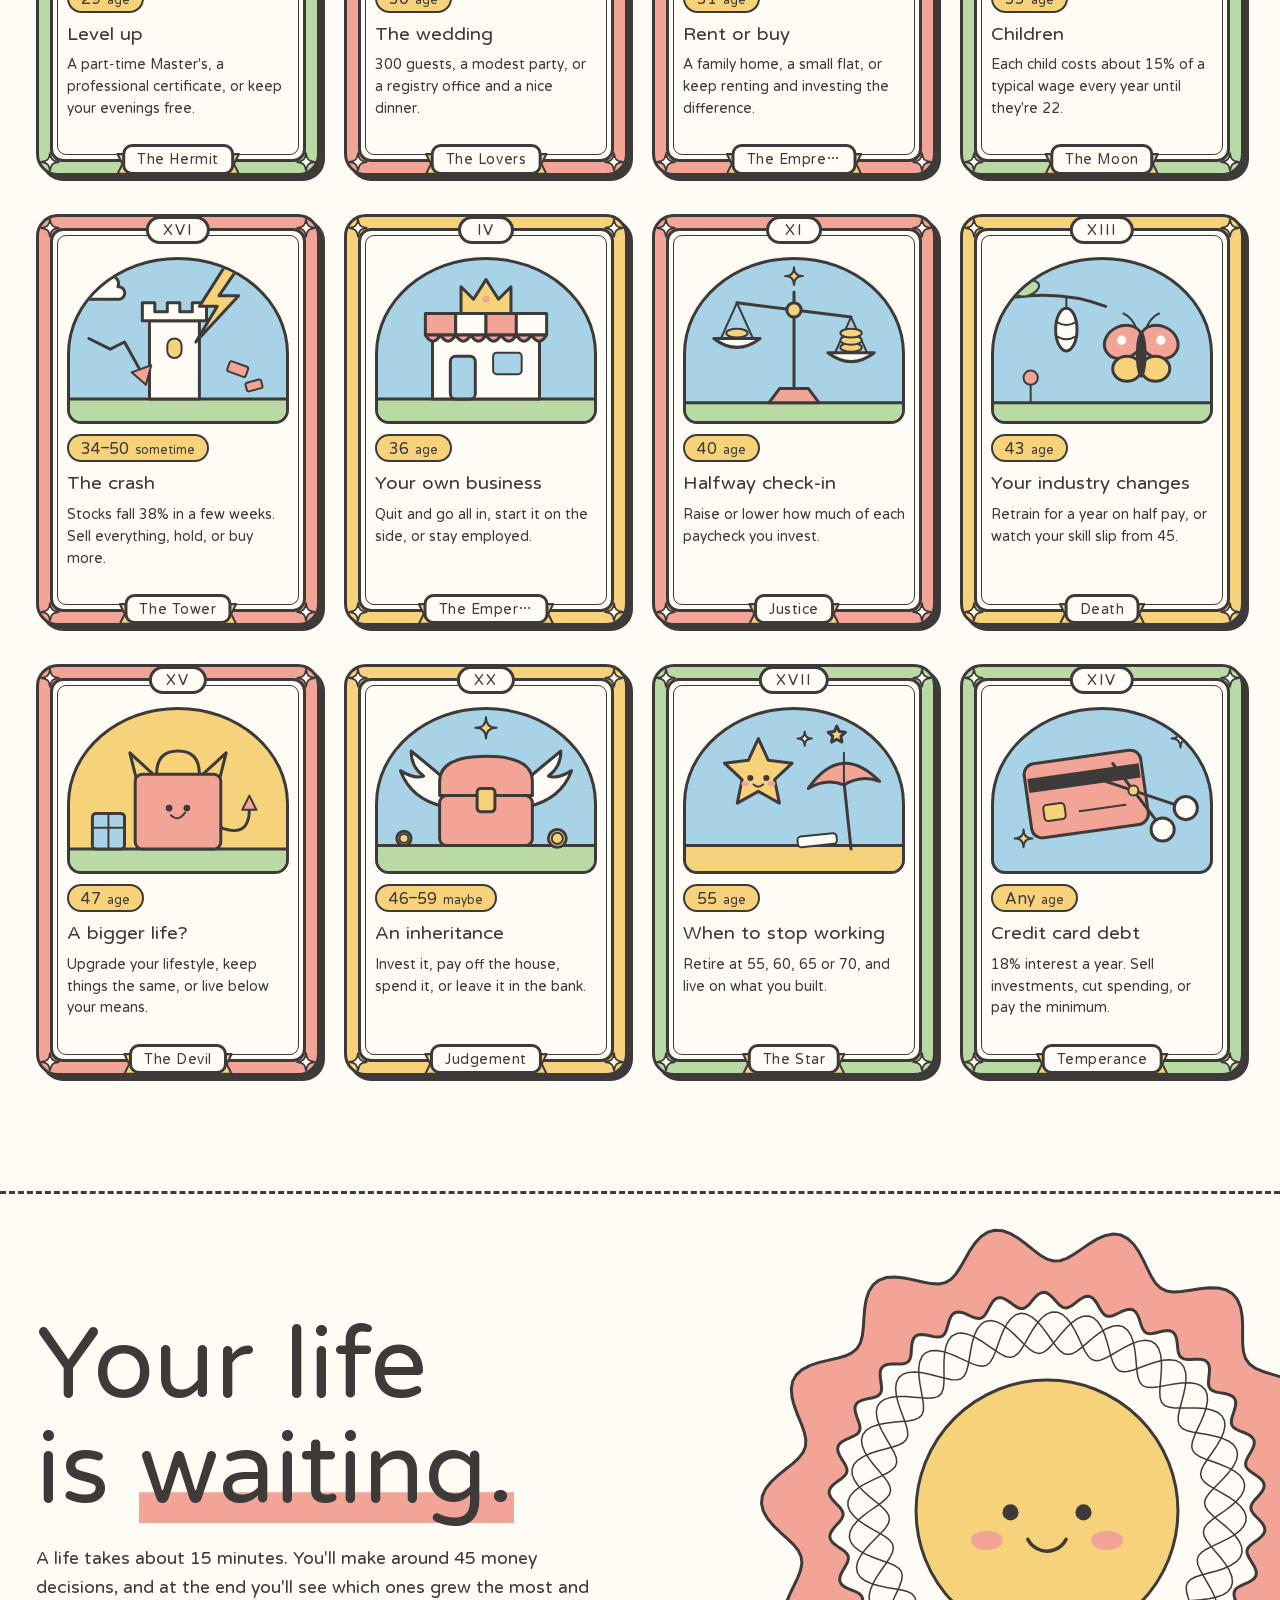
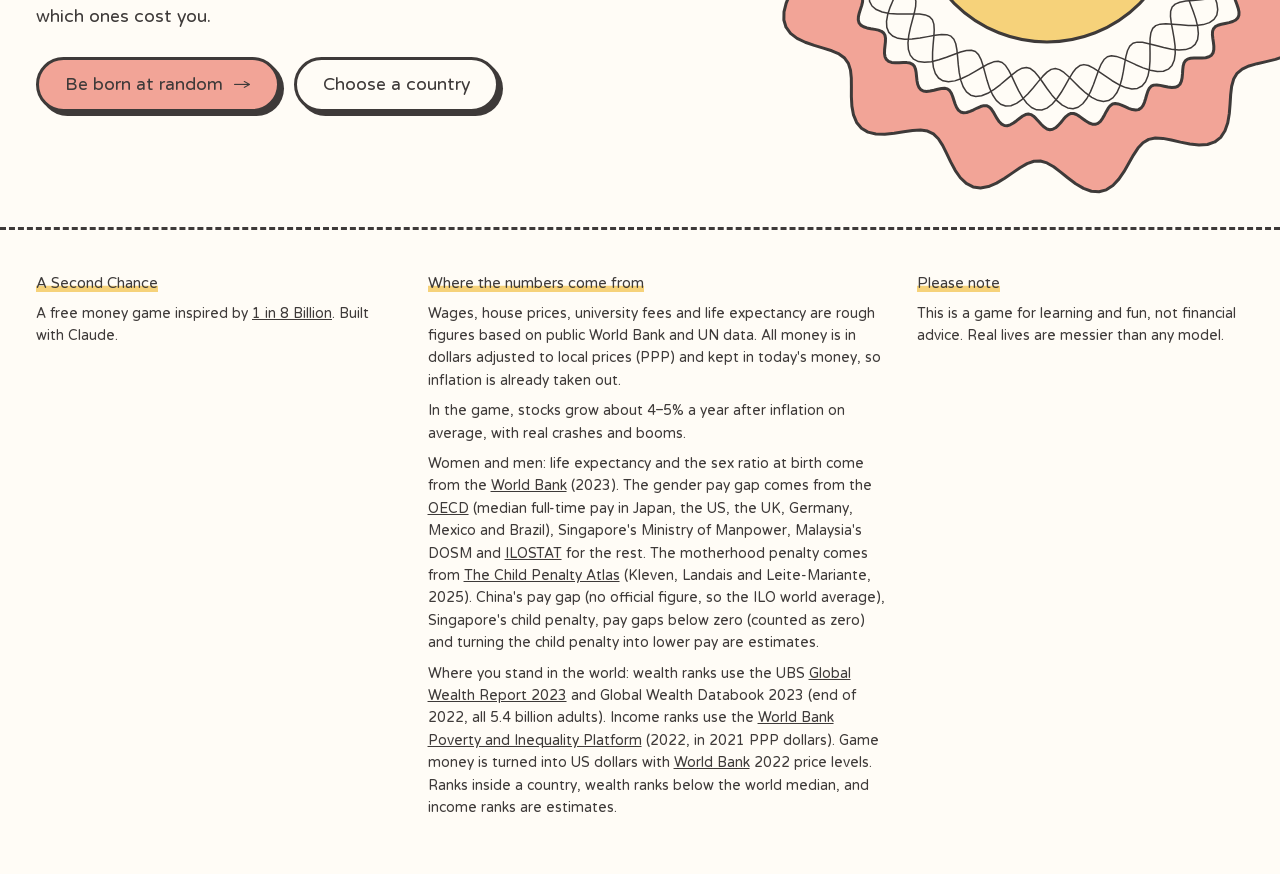
==== commit 9fe58801: "Rename the game to A Second Chance (重来人生 / 重來人生) New name in the page titles, logo, landing page foo" ====
--- a/index.html
+++ b/index.html
@@ -4,7 +4,7 @@
 <meta charset="utf-8">
 <meta name="viewport" content="width=device-width, initial-scale=1, viewport-fit=cover">
 <meta name="color-scheme" content="light">
-<title data-i18n="h.title">Compound Life</title>
+<title data-i18n="h.title">A Second Chance</title>
 <meta name="claude:viewport-fit-sides" content="cover">
 <meta name="description" content="A money life simulator. Be born at random, make every big money decision, and watch each choice compound for the rest of your life.">
 <link rel="preconnect" href="https://fonts.googleapis.com">
@@ -17,9 +17,9 @@
 
 <header class="site-nav">
   <div class="wrap nav-in">
-    <a class="logo" href="index.html" aria-label="Compound Life home">
+    <a class="logo" href="index.html" aria-label="A Second Chance home">
       <svg viewBox="0 0 32 32" aria-hidden="true"><circle class="lg-r" cx="16" cy="16" r="13.5"/><circle class="lg-c" cx="16" cy="16" r="8"/><circle class="lg-e" cx="13" cy="15" r="1.2"/><circle class="lg-e" cx="19" cy="15" r="1.2"/><path class="lg-m" d="M13.6 18.2 q2.4 2.2 4.8 0"/></svg>
-      <span class="lt" data-i18n="h.brand">Compound Life</span>
+      <span class="lt" data-i18n="h.brand">A Second Chance</span>
     </a>
     <nav aria-label="Sections">
       <a href="#lab" data-i18n="h.nav1">Try a choice</a>
@@ -38,7 +38,7 @@
 <section class="hero">
   <div class="wrap hero-grid">
     <div class="hero-copy">
-      <p class="serial"><span data-i18n="h.series">Series 2026</span> <span aria-hidden="true">·</span> <span data-i18n="h.noteNo">Note No.</span> <b id="serialNo">CL 004 218 907</b></p>
+      <p class="serial"><span data-i18n="h.series">Series 2026</span> <span aria-hidden="true">·</span> <span data-i18n="h.noteNo">Note No.</span> <b id="serialNo">SC 004 218 907</b></p>
       <h1 class="mega"><span class="w-wide" data-i18n="h.heroWide">Every choice</span><span class="w-tall" data-fit data-i18n="h.heroTall"><em>compounds.</em></span></h1>
       <p class="lede" data-i18n="h.lede">You're born at random, one of 8 billion people. Every big decision after that is about money, and you <b>watch each one grow or shrink</b> for the rest of your life. If you study, you see exactly what it pays you every year until it has paid for itself.</p>
       <div class="cta-row">
@@ -58,7 +58,7 @@
           <div class="ovi-strip" aria-hidden="true"><div class="ovi-in"><i></i><i></i><i></i><i></i><i></i><i></i><i></i><i></i></div></div>
           <div class="den-frac" aria-hidden="true"><span class="t">1</span><span class="l"></span><span class="b" data-fit>8,000,000,000</span></div>
           <span class="note-cap" aria-hidden="true" data-i18n="h.noteCap">One life · good for every decision you make</span>
-          <span class="note-serial" id="noteSerial" aria-hidden="true">CL004218907</span>
+          <span class="note-serial" id="noteSerial" aria-hidden="true">SC004218907</span>
         </div>
         <div class="t-ban" aria-hidden="true"><span class="t-name" data-i18n="tn.hero">Ace of Coins</span></div>
       </div>
@@ -207,7 +207,7 @@
 <footer class="foot">
   <div class="wrap foot-grid">
     <div>
-      <h4 data-i18n="h.brand">Compound Life</h4>
+      <h4 data-i18n="h.brand">A Second Chance</h4>
       <p data-i18n="h.f1p">A free money game inspired by <a href="https://1in8b.life/" target="_blank" rel="noopener">1 in 8 Billion</a>. Built with Claude.</p>
     </div>
     <div>
--- a/css/style.css
+++ b/css/style.css
@@ -1,5 +1,5 @@
 /* =========================================================================
-   Compound Life — Japanese picture-book design system (design/picture-book-style.md)
+   A Second Chance — Japanese picture-book design system (design/picture-book-style.md)
    Washi-white pages, 3px charcoal outlines, flat palette fills, no gradients,
    no blurred shadows (a solid charcoal offset shadow is fine), light theme only.
    Cards are hand-drawn tarot cards: double charcoal frame, sparkle corners,
@@ -308,6 +308,16 @@
 .seal-win{position:relative;aspect-ratio:10/11}
 #seal{position:absolute;left:7%;top:13%;width:86%;height:auto;aspect-ratio:1;display:block}
 .seal-cap{font-size:12.5px;text-align:center;line-height:1.4}
+/* the pixel character: 48×48 pixels drawn in js/pixel.js, scaled by a whole number (--px) so pixels stay sharp */
+.pix{display:block;width:calc(48px * var(--px,3));height:calc(48px * var(--px,3));image-rendering:pixelated;flex:none}
+.pix-nw{--px:3}
+.pix-rp{--px:2}
+.pix-end{--px:5}
+.rp-hd{display:flex;justify-content:space-between;align-items:end;gap:12px}
+.cert-hero{display:flex;flex-wrap:wrap;justify-content:space-between;align-items:end;gap:16px}
+.cert-hero .cert-head{flex:1 1 300px}
+@media (max-width:620px){.cert-hero{justify-content:center}}
+@media (min-width:760px){.pix-rp{--px:3}}
 .nw-main{grid-area:main;min-width:0}
 .nw{display:block;font-size:clamp(56px,7.4vw,100px);line-height:1.05;font-variant-numeric:tabular-nums;margin:6px 0 10px;white-space:nowrap}
 .nw.loss,.cert-den.loss{box-shadow:inset 0 -.16em 0 var(--coral)}
@@ -593,8 +603,10 @@
 
 @media (max-width:1100px){.ggrid{grid-template-columns:minmax(0,1fr)}}
 @media (max-width:700px){
-  .note-body{grid-template-columns:minmax(0,1fr) 104px;grid-template-areas:"main seal" "stats stats";gap:14px}
+  .note-body{grid-template-columns:minmax(0,1fr) 112px;grid-template-areas:"main seal" "stats stats";gap:14px}
   .seal-cap{display:none}
+  .pix-nw{--px:2}
+  .pix-end{--px:4}
   .stats{grid-template-columns:repeat(2,minmax(0,1fr));gap:10px 14px}
   .opt{grid-template-columns:minmax(0,1fr);gap:10px;padding:14px}
   .okey{display:none}
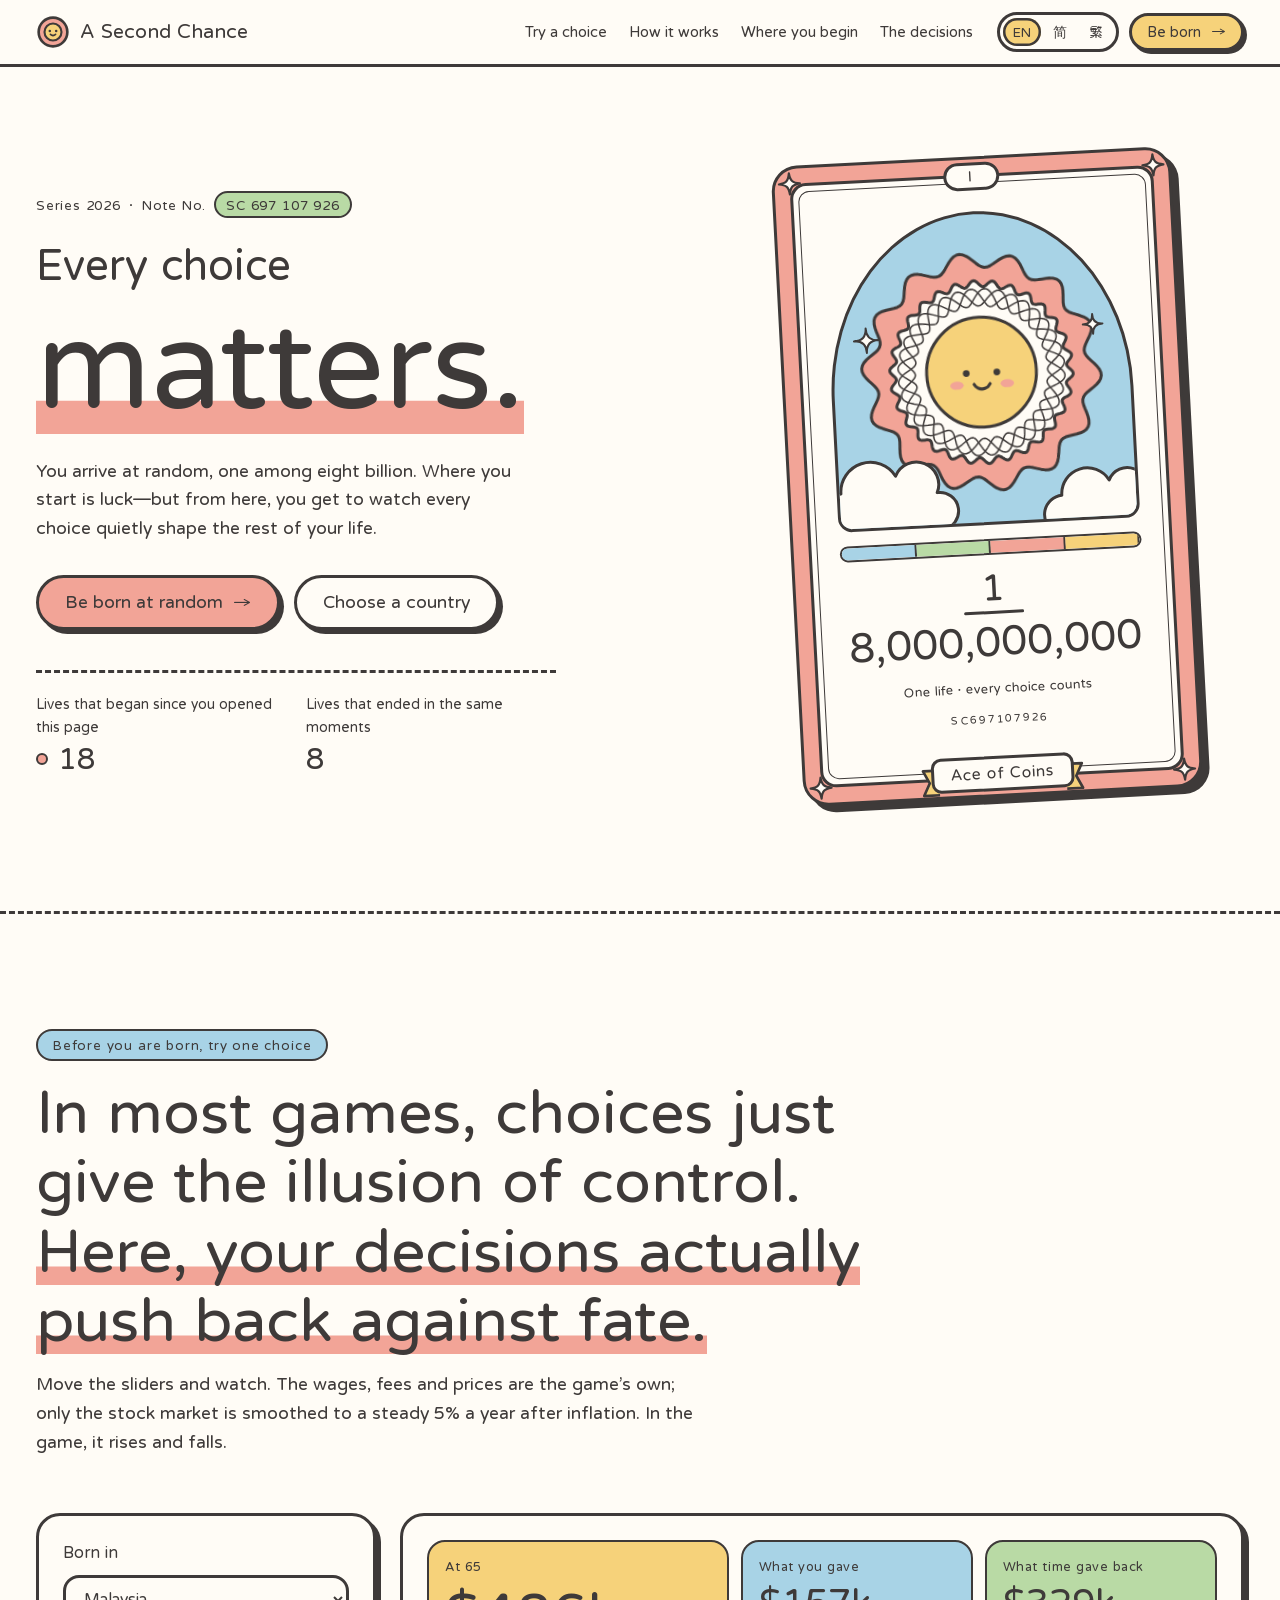
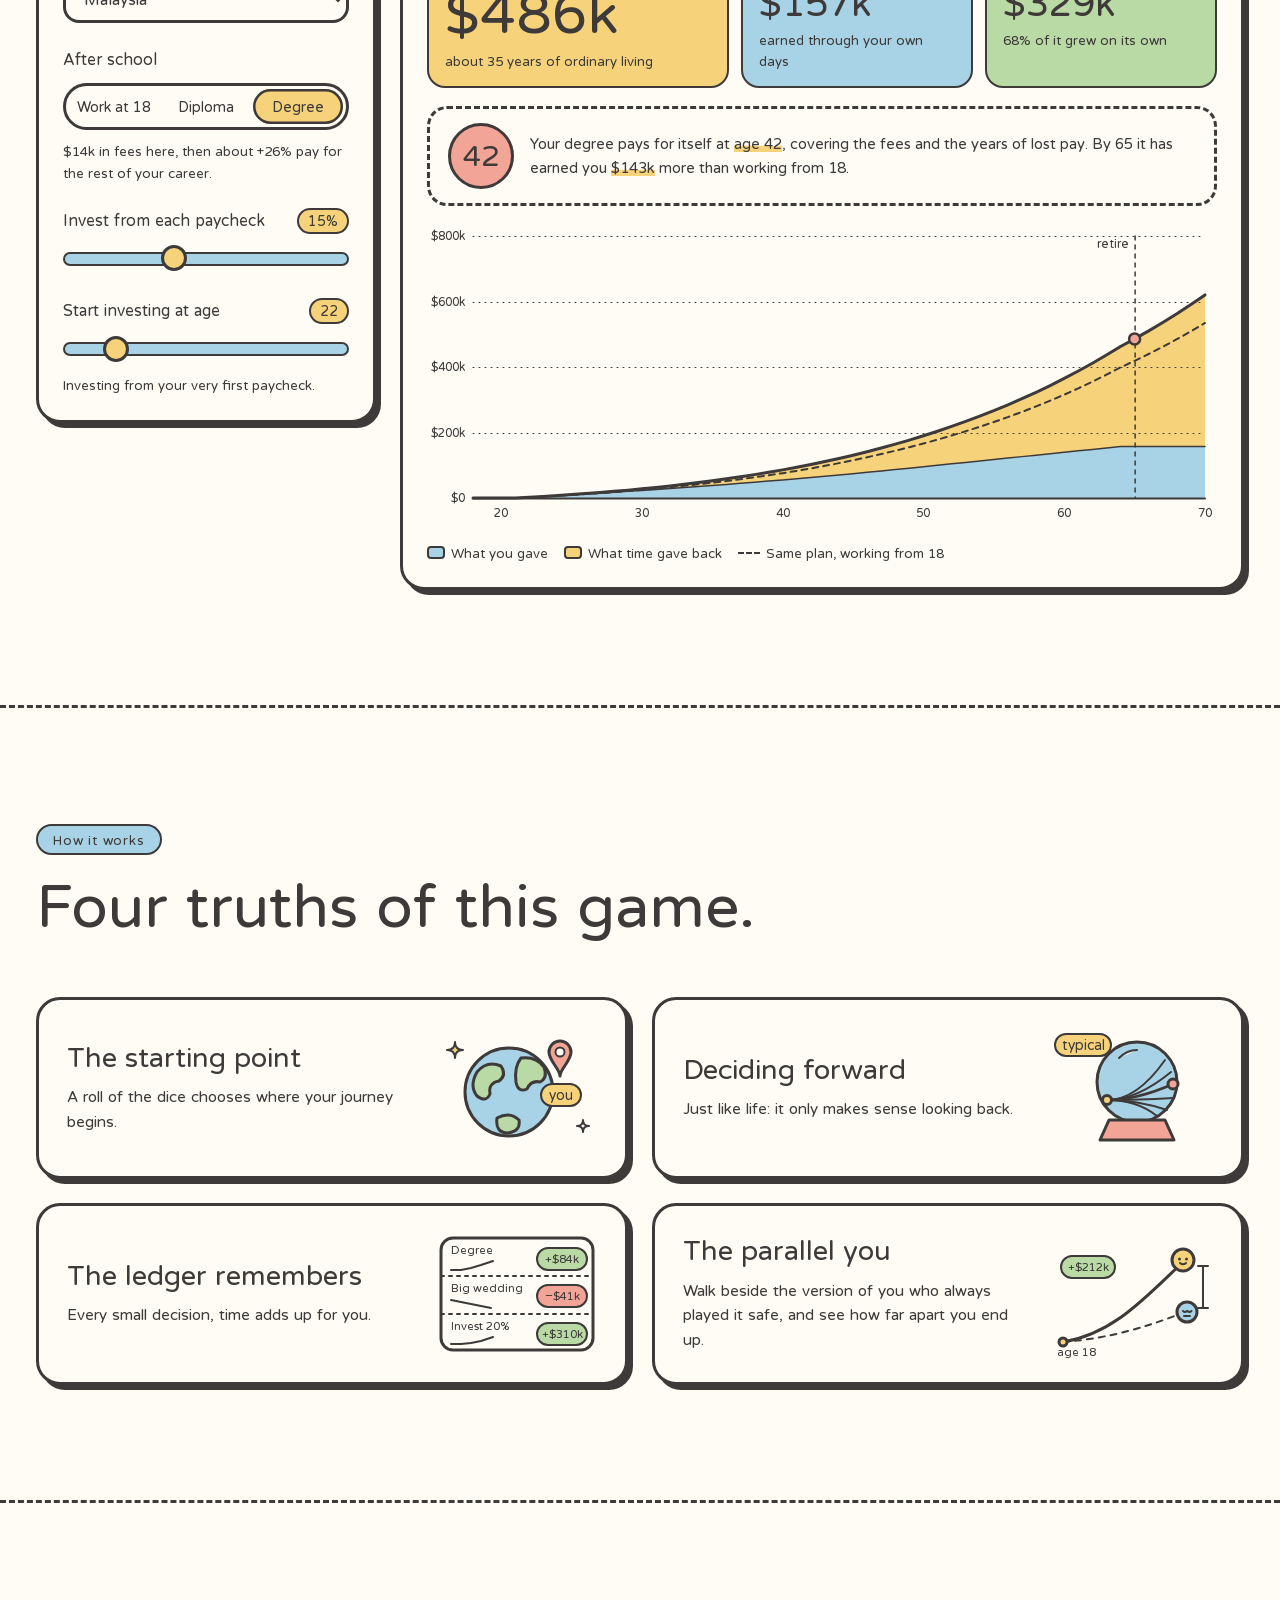
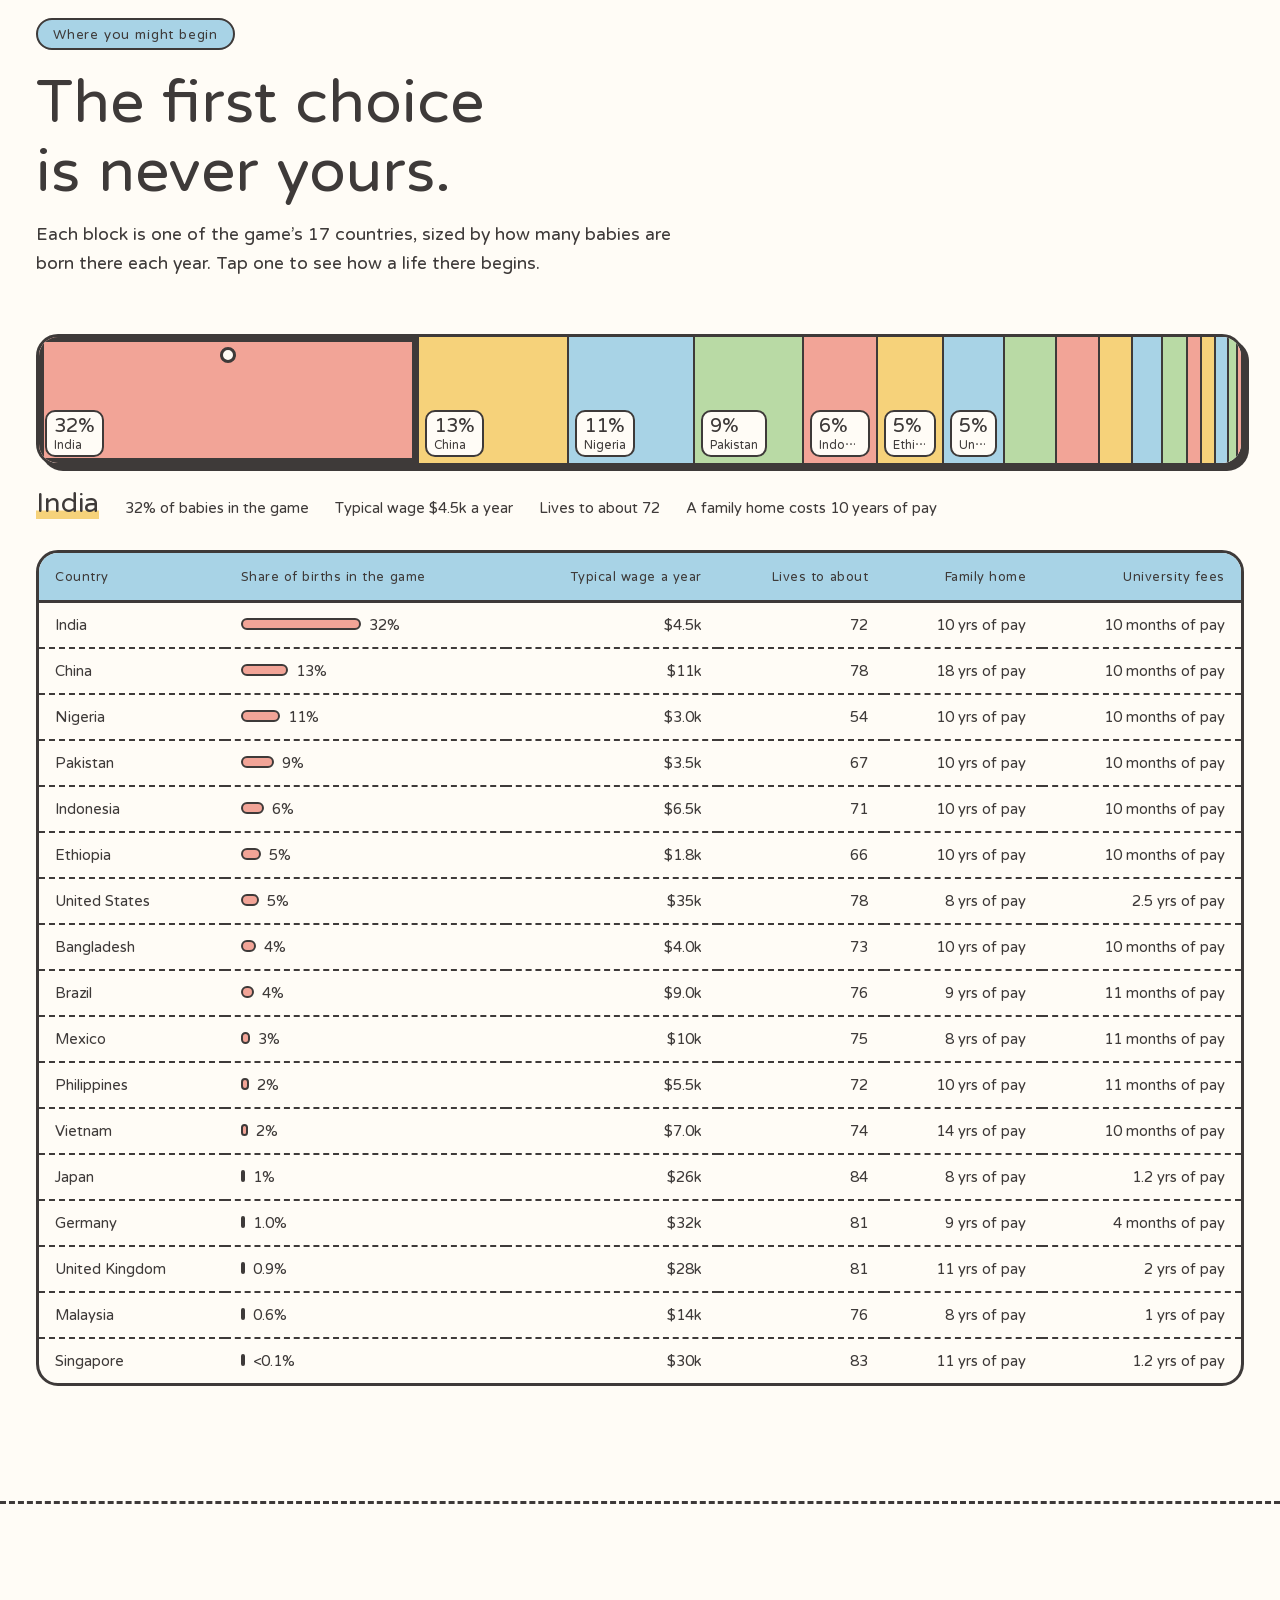
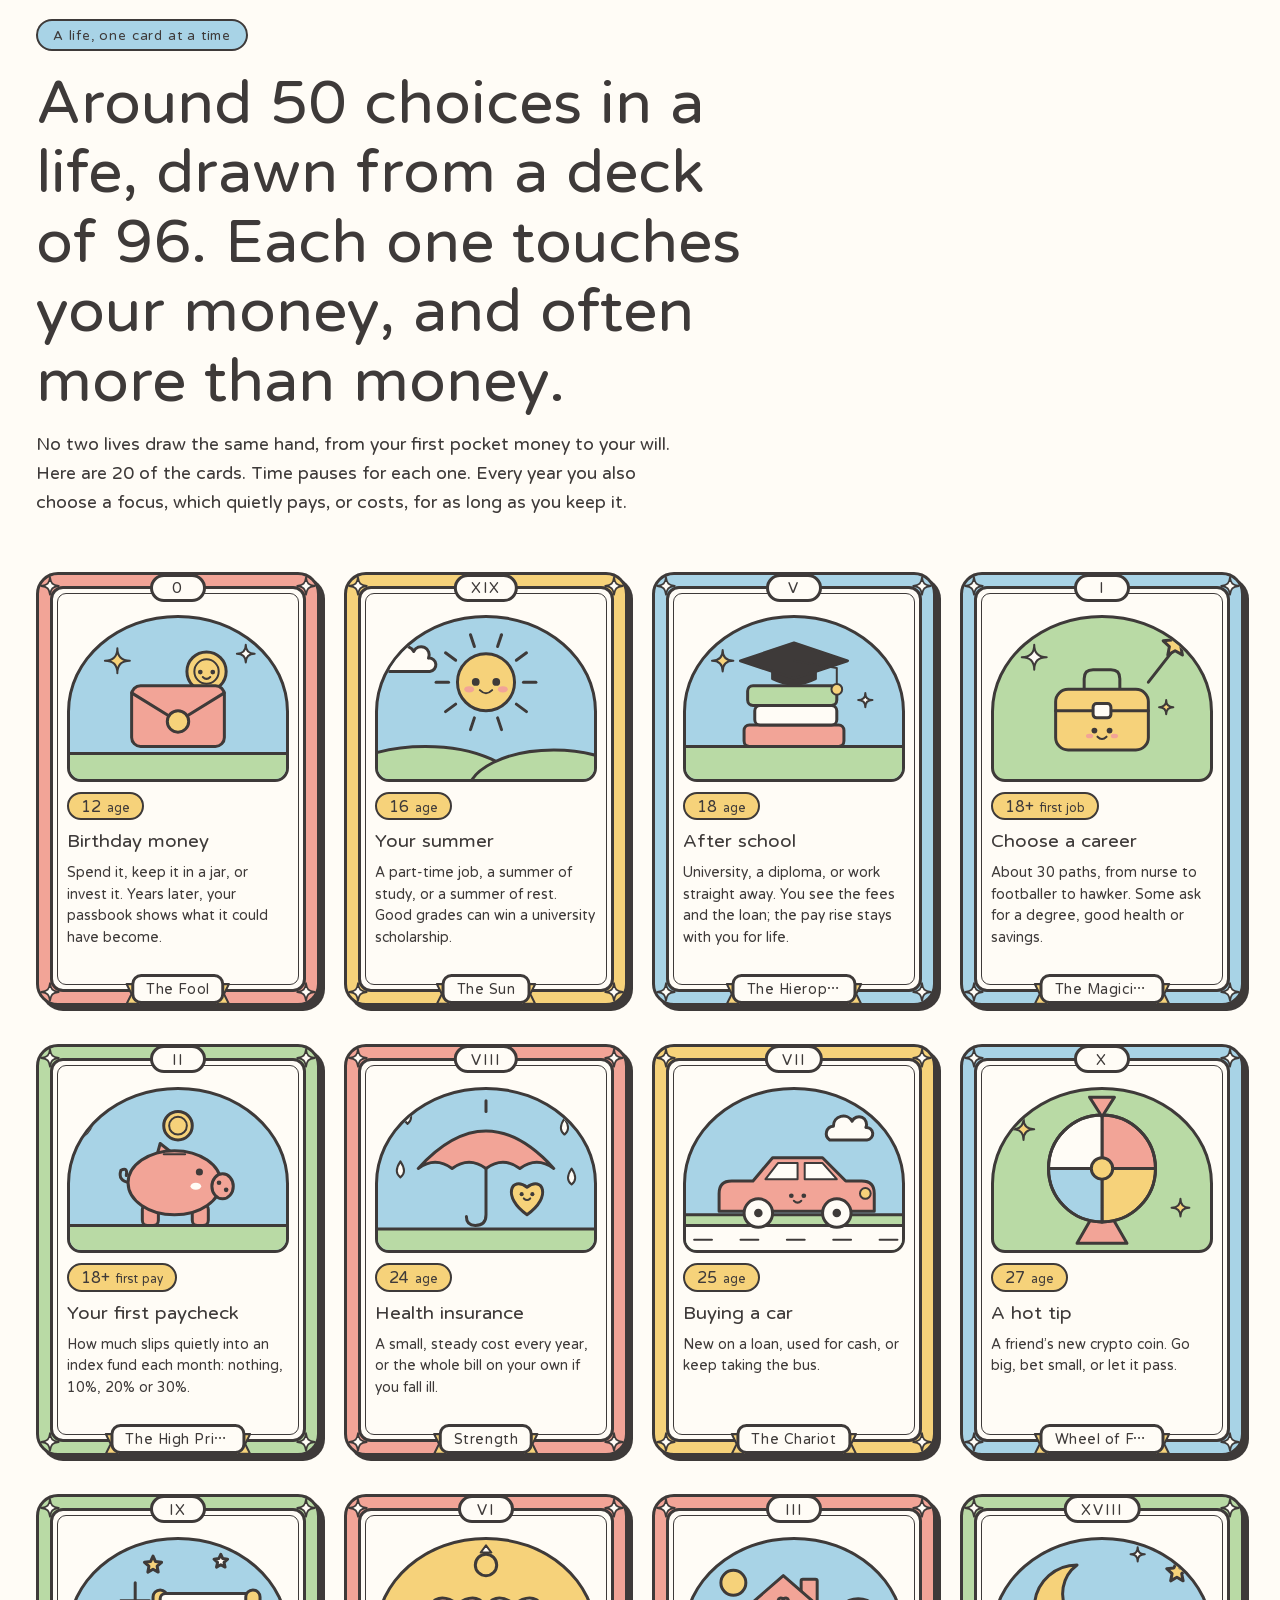
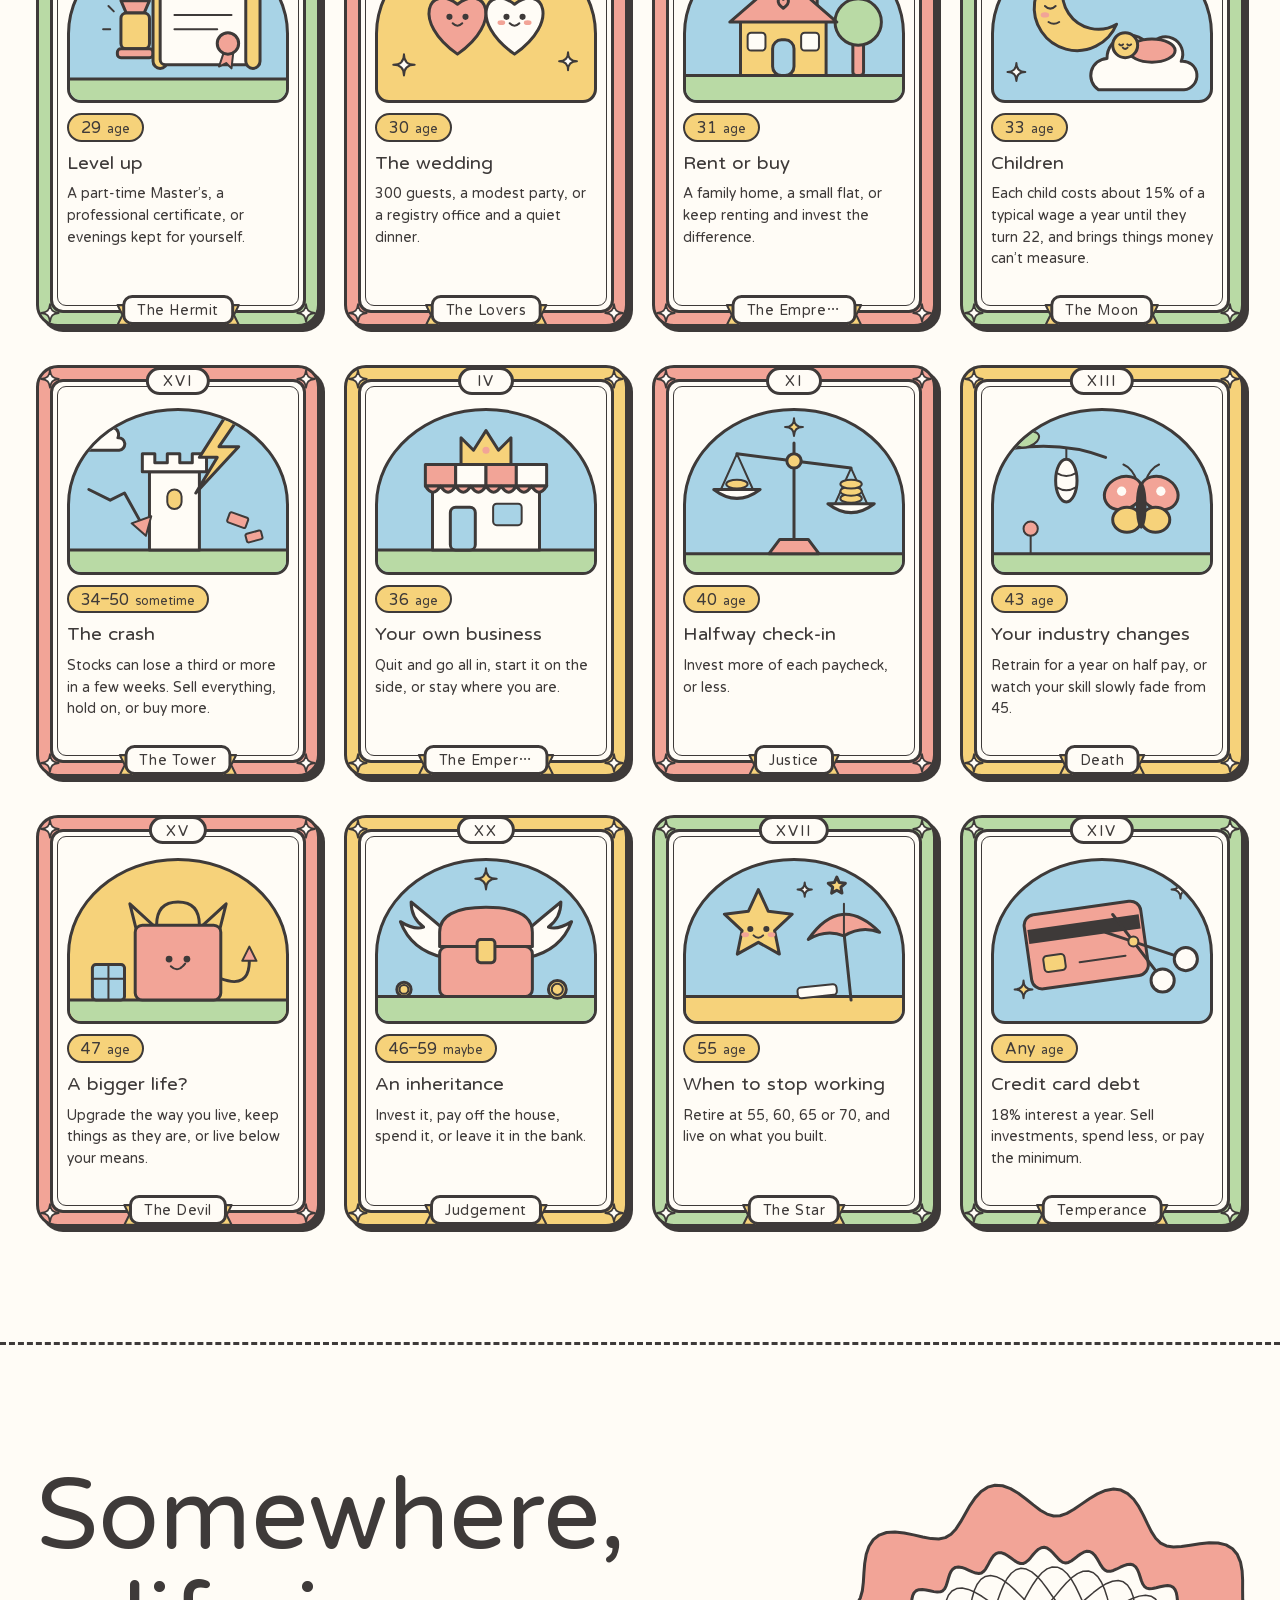
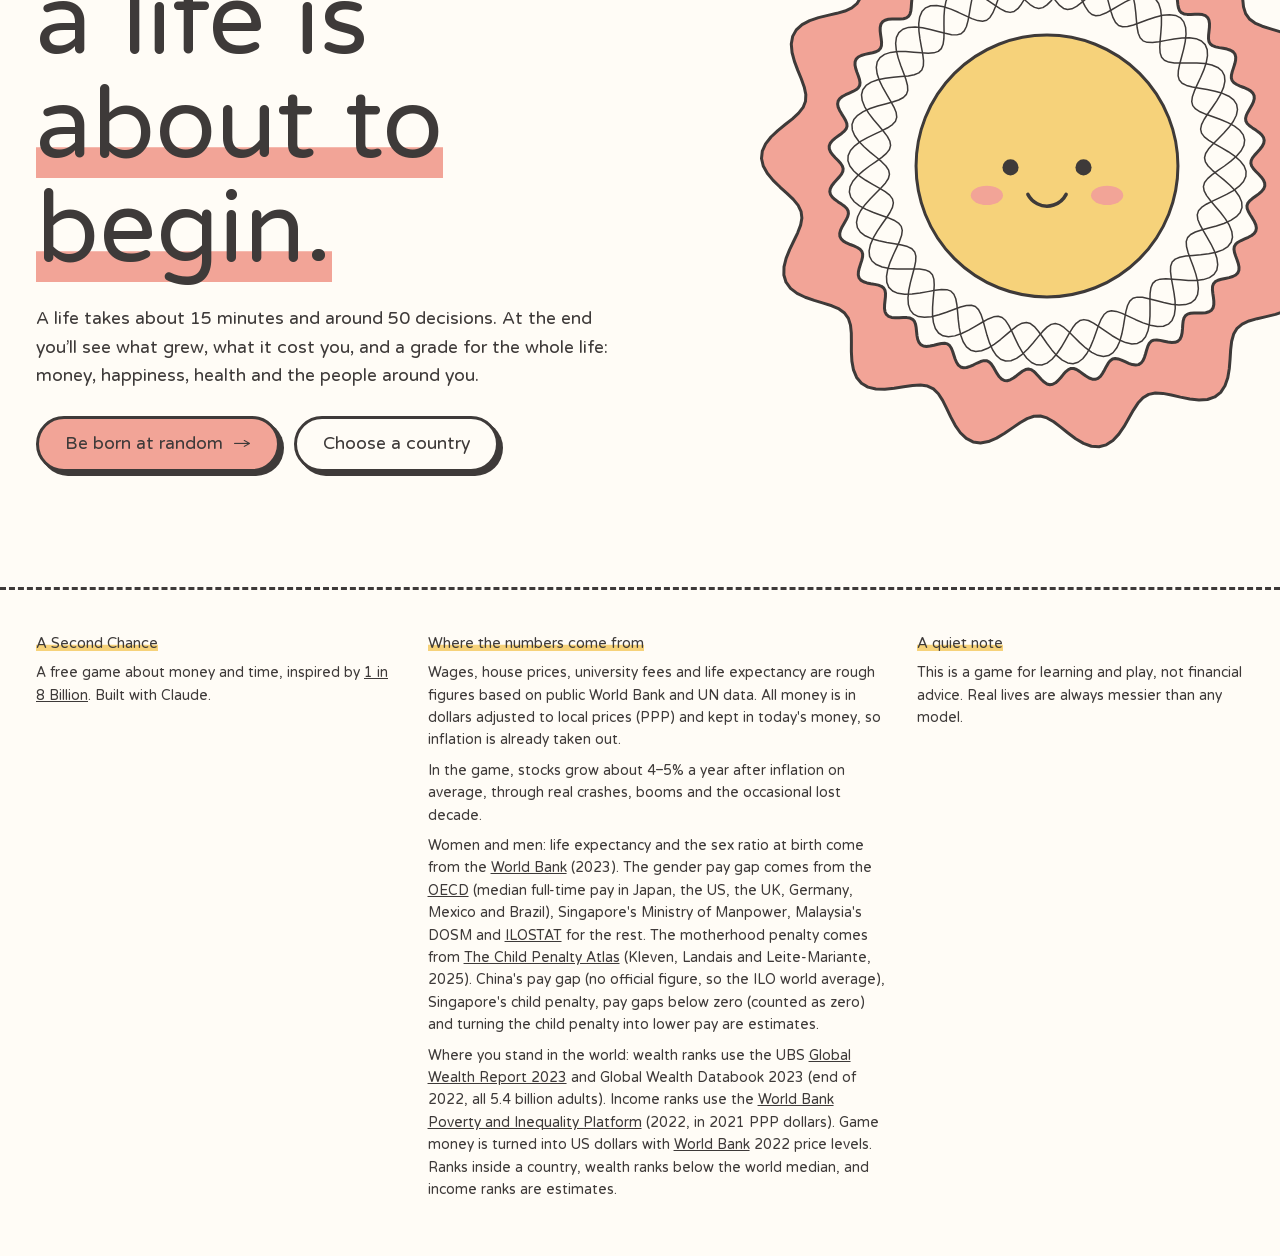
==== commit 5320c98d: "Rewrite the landing page in a calmer literary voice New hero ("Every choice / matters."), money lab," ====
--- a/index.html
+++ b/index.html
@@ -6,7 +6,7 @@
 <meta name="color-scheme" content="light">
 <title data-i18n="h.title">A Second Chance</title>
 <meta name="claude:viewport-fit-sides" content="cover">
-<meta name="description" content="A money life simulator. Be born at random, make every big money decision, and watch each choice compound for the rest of your life.">
+<meta name="description" content="A life simulator about money and time. You arrive at random, one among eight billion, and watch every choice quietly shape the rest of your life.">
 <link rel="preconnect" href="https://fonts.googleapis.com">
 <link rel="preconnect" href="https://fonts.gstatic.com" crossorigin>
 <link rel="stylesheet" href="https://fonts.googleapis.com/css2?family=Huninn&display=swap">
@@ -24,7 +24,7 @@
     <nav aria-label="Sections">
       <a href="#lab" data-i18n="h.nav1">Try a choice</a>
       <a href="#rules" data-i18n="h.nav2">How it works</a>
-      <a href="#world" data-i18n="h.nav3">Where you're born</a>
+      <a href="#world" data-i18n="h.nav3">Where you begin</a>
       <a href="#decisions" data-i18n="h.nav4">The decisions</a>
     </nav>
     <div class="nav-r">
@@ -39,15 +39,15 @@
   <div class="wrap hero-grid">
     <div class="hero-copy">
       <p class="serial"><span data-i18n="h.series">Series 2026</span> <span aria-hidden="true">·</span> <span data-i18n="h.noteNo">Note No.</span> <b id="serialNo">SC 004 218 907</b></p>
-      <h1 class="mega"><span class="w-wide" data-i18n="h.heroWide">Every choice</span><span class="w-tall" data-fit data-i18n="h.heroTall"><em>compounds.</em></span></h1>
-      <p class="lede" data-i18n="h.lede">You're born at random, one of 8 billion people. Every big decision after that is about money, and you <b>watch each one grow or shrink</b> for the rest of your life. If you study, you see exactly what it pays you every year until it has paid for itself.</p>
+      <h1 class="mega"><span class="w-wide" data-i18n="h.heroWide">Every choice</span><span class="w-tall" data-fit data-i18n="h.heroTall"><em>matters.</em></span></h1>
+      <p class="lede" data-i18n="h.lede">You arrive at random, one among eight billion. Where you start is luck—but from here, you get to watch every choice quietly shape the rest of your life.</p>
       <div class="cta-row">
         <a class="btn btn-accent btn-lg" href="play.html#born"><span data-i18n="h.ctaRand">Be born at random</span> <span class="arr">→</span></a>
         <a class="btn btn-ghost btn-lg" href="play.html#pick" data-i18n="h.ctaPick">Choose a country</a>
       </div>
       <dl class="live" aria-live="off">
-        <div><dt data-i18n="h.cBirth">Babies born since you opened this page</dt><dd><span class="dot" aria-hidden="true"></span><span id="cBirth">0</span></dd></div>
-        <div><dt data-i18n="h.cDeath">People who died in the same time</dt><dd id="cDeath">0</dd></div>
+        <div><dt data-i18n="h.cBirth">Lives that began since you opened this page</dt><dd><span class="dot" aria-hidden="true"></span><span id="cBirth">0</span></dd></div>
+        <div><dt data-i18n="h.cDeath">Lives that ended in the same moments</dt><dd id="cDeath">0</dd></div>
       </dl>
     </div>
     <div class="note-stage" id="noteStage">
@@ -57,7 +57,7 @@
           <div class="t-win hero-win" data-art="sky"><canvas id="heroRosette" aria-hidden="true"></canvas></div>
           <div class="ovi-strip" aria-hidden="true"><div class="ovi-in"><i></i><i></i><i></i><i></i><i></i><i></i><i></i><i></i></div></div>
           <div class="den-frac" aria-hidden="true"><span class="t">1</span><span class="l"></span><span class="b" data-fit>8,000,000,000</span></div>
-          <span class="note-cap" aria-hidden="true" data-i18n="h.noteCap">One life · good for every decision you make</span>
+          <span class="note-cap" aria-hidden="true" data-i18n="h.noteCap">One life · every choice counts</span>
           <span class="note-serial" id="noteSerial" aria-hidden="true">SC004218907</span>
         </div>
         <div class="t-ban" aria-hidden="true"><span class="t-name" data-i18n="tn.hero">Ace of Coins</span></div>
@@ -69,9 +69,9 @@
 <section class="band lab" id="lab">
   <div class="wrap">
     <div class="sec-head">
-      <p class="kicker" data-i18n="h.labK">Try one choice before you're born</p>
-      <h2 data-i18n="h.labH">In most life games, studying feels like nothing happened. <em>Here you see the money.</em></h2>
-      <p class="sub" data-i18n="h.labSub">Move the controls. This uses the same wages, fees and prices as the game, with the stock market smoothed to a steady 5% a year after inflation. In the game it goes up and down.</p>
+      <p class="kicker" data-i18n="h.labK">Before you are born, try one choice</p>
+      <h2 data-i18n="h.labH">In most games, choices just give the illusion of control. <em>Here, your decisions actually push back against fate.</em></h2>
+      <p class="sub" data-i18n="h.labSub">Move the sliders and watch. The wages, fees and prices are the game’s own; only the stock market is smoothed to a steady 5% a year after inflation. In the game, it rises and falls.</p>
     </div>
     <div class="lab-grid">
       <form class="card lab-ctrl" id="labForm" onsubmit="return false">
@@ -100,13 +100,13 @@
       </form>
       <div class="card lab-out">
         <div class="readouts">
-          <div><span class="lbl" data-i18n="h.ro1">At 65 you'd have</span><span class="ro-v big" id="roPot">$0</span><span class="ro-n" id="roPotN"></span></div>
-          <div><span class="lbl" data-i18n="h.ro2">You put in</span><span class="ro-v" id="roIn">$0</span><span class="ro-n" data-i18n="h.ro2n">from your paychecks</span></div>
-          <div class="ro-gr"><span class="lbl" data-i18n="h.ro3">Compounding added</span><span class="ro-v" id="roGr">$0</span><span class="ro-n" id="roGrN"></span></div>
+          <div><span class="lbl" data-i18n="h.ro1">At 65</span><span class="ro-v big" id="roPot">$0</span><span class="ro-n" id="roPotN"></span></div>
+          <div><span class="lbl" data-i18n="h.ro2">What you gave</span><span class="ro-v" id="roIn">$0</span><span class="ro-n" data-i18n="h.ro2n">earned through your own days</span></div>
+          <div class="ro-gr"><span class="lbl" data-i18n="h.ro3">What time gave back</span><span class="ro-v" id="roGr">$0</span><span class="ro-n" id="roGrN"></span></div>
         </div>
         <div class="payback"><span class="pb-age" id="pbAge">31</span><p id="pbText"></p></div>
         <div class="chart-wrap"><canvas id="labChart" aria-label="Investment pot by age, split into what you put in and growth"></canvas></div>
-        <div class="legend"><span><i class="l-in"></i><span data-i18n="h.lg1">What you put in</span></span><span><i class="l-gr"></i><span data-i18n="h.lg2">Growth from compounding</span></span><span><i class="l-cmp"></i><span id="cmpLbl">Same plan, working from 18</span></span></div>
+        <div class="legend"><span><i class="l-in"></i><span data-i18n="h.lg1">What you gave</span></span><span><i class="l-gr"></i><span data-i18n="h.lg2">What time gave back</span></span><span><i class="l-cmp"></i><span id="cmpLbl">Same plan, working from 18</span></span></div>
       </div>
     </div>
   </div>
@@ -116,23 +116,23 @@
   <div class="wrap">
     <div class="sec-head">
       <p class="kicker" data-i18n="h.rulesK">How it works</p>
-      <h2 data-i18n="h.rulesH">Four rules of this world.</h2>
+      <h2 data-i18n="h.rulesH">Four truths of this game.</h2>
     </div>
     <div class="rules-grid">
       <article class="card rule">
-        <div><h3 data-i18n="h.r1t">You're born at random</h3><p data-i18n="h.r1p">Weighted by where babies are actually born today. Your country sets your wages, rent, house prices and how long you'll probably live. Your family decides who pays for university.</p></div>
+        <div><h3 data-i18n="h.r1t">The starting point</h3><p data-i18n="h.r1p">A roll of the dice chooses where your journey begins.</p></div>
         <svg class="art" viewBox="0 0 160 120" aria-hidden="true"><path class="ya th" d="M18 14 Q18 22 26 22 Q18 22 18 30 Q18 22 10 22 Q18 22 18 14Z"/><path class="wh th" d="M146 92 Q146 98 152 98 Q146 98 146 104 Q146 98 140 98 Q146 98 146 92Z"/><circle class="mi" cx="72" cy="64" r="44"/><path class="wa" d="M40 44 q10 -12 24 -6 q6 9 -2 15 q-11 2 -9 13 q-4 9 -13 2 q-8 -10 0 -24z"/><path class="wa" d="M84 30 q15 -2 23 9 q4 11 -4 15 q-9 -2 -13 7 q-9 4 -11 -7 q-2 -15 5 -24z"/><path class="wa" d="M60 90 q13 -7 22 2 q2 11 -11 13 q-13 0 -11 -15z"/><path class="co" d="M112 24 a11 11 0 1 1 22 0 c0 9 -11 17 -11 24 c0 -7 -11 -15 -11 -24z"/><circle class="wh th" cx="123" cy="24" r="4.5"/><rect class="ya th" x="104" y="56" width="40" height="22" rx="11"/><text class="tx" x="124" y="71.5" text-anchor="middle" data-i18n="h.r1s">you</text></svg>
       </article>
       <article class="card rule">
-        <div><h3 data-i18n="h.r2t">Choose first, see later</h3><p data-i18n="h.r2p">Like real life, you choose knowing only the prices, the pay and the fees. Afterwards, a hindsight card shows how every option typically turned out across 40 simulated futures, so you learn why a crypto bet and an index fund are not the same. Easy mode shows it before you choose; Hard mode saves it all for the end.</p></div>
+        <div><h3 data-i18n="h.r2t">Deciding forward</h3><p data-i18n="h.r2p">Just like life: it only makes sense looking back.</p></div>
         <svg class="art" viewBox="0 0 160 120" aria-hidden="true"><circle class="mi" cx="84" cy="54" r="40"/><path class="th" d="M54 72 Q84 72 112 32"/><path class="th" d="M54 72 Q84 72 118 44"/><path class="th" d="M54 72 Q84 72 120 70"/><path class="th" d="M54 72 Q84 72 114 82"/><path class="th" d="M54 72 Q84 72 104 88"/><path d="M54 72 Q84 72 120 56"/><circle class="ya" cx="54" cy="72" r="4.5"/><circle class="co" cx="120" cy="56" r="5"/><path class="th wh" d="M66 30 q8 -8 18 -8"/><path class="co" d="M56 92 h56 l9 20 h-74 z"/><rect class="ya th" x="2" y="6" width="56" height="22" rx="11"/><text class="tx" x="30" y="21.5" text-anchor="middle" data-i18n="h.r2s">typical</text></svg>
       </article>
       <article class="card rule">
-        <div><h3 data-i18n="h.r3t">Every choice gets a line</h3><p data-i18n="h.r3p">Your passbook gives each decision its own running total that updates every year. Your degree starts in the red, then you watch it turn green and pay for itself.</p></div>
+        <div><h3 data-i18n="h.r3t">The ledger remembers</h3><p data-i18n="h.r3p">Every small decision, time adds up for you.</p></div>
         <svg class="art" viewBox="0 0 160 120" aria-hidden="true"><rect class="wh" x="4" y="4" width="152" height="112" rx="12"/><path class="th" d="M4 42 H156 M4 80 H156" stroke-dasharray="3 5"/><text class="tx sm" x="14" y="20" data-i18n="h.r3a">Degree</text><path class="th" d="M14 36 L24 36 L34 34 L44 31 L56 27"/><rect class="wa th" x="100" y="14" width="50" height="22" rx="11"/><text class="tx sm" x="125" y="29" text-anchor="middle">+$84k</text><text class="tx sm" x="14" y="58" data-i18n="h.r3b">Big wedding</text><path class="th" d="M14 66 L24 68 L34 70 L44 72 L54 74"/><rect class="co th" x="100" y="51" width="50" height="22" rx="11"/><text class="tx sm" x="125" y="66" text-anchor="middle">−$41k</text><text class="tx sm" x="14" y="96" data-i18n="h.r3c">Invest 20%</text><path class="th" d="M14 110 L24 110 L34 109 L44 107 L56 103"/><rect class="wa th" x="100" y="89" width="50" height="22" rx="11"/><text class="tx sm" x="125" y="104" text-anchor="middle">+$310k</text></svg>
       </article>
       <article class="card rule">
-        <div><h3 data-i18n="h.r4t">You race your autopilot twin</h3><p data-i18n="h.r4p">Your twin has the same birth and the same luck, but always takes the default option. The gap between your line and theirs is what your choices were worth.</p></div>
+        <div><h3 data-i18n="h.r4t">The parallel you</h3><p data-i18n="h.r4p">Walk beside the version of you who always played it safe, and see how far apart you end up.</p></div>
         <svg class="art" viewBox="0 0 160 120" aria-hidden="true"><path class="th" stroke-dasharray="6 6" d="M10 108 C60 104 96 92 132 78"/><path d="M10 108 C60 100 92 64 130 28"/><path class="th" d="M150 32 V74 M145 32 H155 M145 74 H155"/><circle class="ya" cx="130" cy="26" r="11"/><circle class="ch ns" cx="126.5" cy="25" r="1.5"/><circle class="ch ns" cx="133.5" cy="25" r="1.5"/><path class="th" d="M127 29 q3 2.5 6 0"/><circle class="mi" cx="134" cy="78" r="10"/><path class="th" d="M130 77 q2 2 4 0 M134.5 77 q2 2 4 0"/><path class="th" d="M131 82 h6"/><rect class="wa th" x="8" y="22" width="54" height="22" rx="11"/><text class="tx sm" x="35" y="37" text-anchor="middle">+$212k</text><circle class="ya" cx="10" cy="108" r="4"/><text class="tx sm" x="4" y="122" data-i18n="h.r4s">age 18</text></svg>
       </article>
     </div>
@@ -142,9 +142,9 @@
 <section class="band world" id="world">
   <div class="wrap">
     <div class="sec-head">
-      <p class="kicker" data-i18n="h.worldK">Where you'll probably be born</p>
-      <h2 data-i18n="h.worldH">Your first decision isn't yours.</h2>
-      <p class="sub" data-i18n="h.worldSub">Each block is one of the 17 countries in the game, sized by how many babies are born there each year. Tap one to see how a life there starts.</p>
+      <p class="kicker" data-i18n="h.worldK">Where you might begin</p>
+      <h2 data-i18n="h.worldH">The first choice is never yours.</h2>
+      <p class="sub" data-i18n="h.worldSub">Each block is one of the game’s 17 countries, sized by how many babies are born there each year. Tap one to see how a life there begins.</p>
     </div>
     <div class="strip" id="strip" role="group" aria-label="Countries by number of births"></div>
     <div class="strip-info" id="stripInfo" aria-live="polite"></div>
@@ -160,31 +160,31 @@
 <section class="band" id="decisions">
   <div class="wrap">
     <div class="sec-head">
-      <p class="kicker" data-i18n="h.decK">A life, decision by decision</p>
-      <h2 data-i18n="h.decH">About 50 choices a life, dealt from a deck of 96. Every one has a money side.</h2>
-      <p class="sub" data-i18n="h.decSub">Every life deals a different mix, from your first pocket money to your will. Here are 20 of the cards. Time stops for each one, and every year you also pick a focus that keeps paying, or costing, for as long as you keep it.</p>
+      <p class="kicker" data-i18n="h.decK">A life, one card at a time</p>
+      <h2 data-i18n="h.decH">Around 50 choices in a life, drawn from a deck of 96. Each one touches your money, and often more than money.</h2>
+      <p class="sub" data-i18n="h.decSub">No two lives draw the same hand, from your first pocket money to your will. Here are 20 of the cards. Time pauses for each one. Every year you also choose a focus, which quietly pays, or costs, for as long as you keep it.</p>
     </div>
     <div class="dec-list">
-      <article class="tarot mini" data-ev="pocket"><div class="t-in"><span class="t-num">0</span><div class="t-win" data-art="pocket"></div><span class="dec-age">12<small data-i18n="h.age">age</small></span><h3 data-i18n="h.d1t">Birthday money</h3><p data-i18n="h.d1p">Spend it, keep it in a jar, or invest it. Your passbook shows what that money would have grown into.</p></div><div class="t-ban"><span class="t-name" data-i18n="tn.pocket">The Fool</span></div></article>
-      <article class="tarot mini" data-ev="summer"><div class="t-in"><span class="t-num">XIX</span><div class="t-win" data-art="summer"></div><span class="dec-age">16<small data-i18n="h.age">age</small></span><h3 data-i18n="h.d2t">Your summer</h3><p data-i18n="h.d2p">A part-time job, studying for exams, or rest. Good grades win a university scholarship.</p></div><div class="t-ban"><span class="t-name" data-i18n="tn.summer">The Sun</span></div></article>
-      <article class="tarot mini" data-ev="edu"><div class="t-in"><span class="t-num">V</span><div class="t-win" data-art="edu"></div><span class="dec-age">18<small data-i18n="h.age">age</small></span><h3 data-i18n="h.d3t">After school</h3><p data-i18n="h.d3p">University, a diploma, or work straight away. You see the fees, the loan, and the pay rise you keep for life.</p></div><div class="t-ban"><span class="t-name" data-i18n="tn.edu">The Hierophant</span></div></article>
-      <article class="tarot mini" data-ev="job"><div class="t-in"><span class="t-num">I</span><div class="t-win" data-art="job"></div><span class="dec-age">18+<small data-i18n="h.firstJob">first job</small></span><h3 data-i18n="h.d4t">Choose a career</h3><p data-i18n="h.d4p">About 30 careers, from nurse to footballer to hawker. Some need a degree, good health or savings.</p></div><div class="t-ban"><span class="t-name" data-i18n="tn.job">The Magician</span></div></article>
-      <article class="tarot mini" data-ev="save"><div class="t-in"><span class="t-num">II</span><div class="t-win" data-art="save"></div><span class="dec-age">18+<small data-i18n="h.firstPay">first pay</small></span><h3 data-i18n="h.d5t">Your first paycheck</h3><p data-i18n="h.d5p">How much goes straight into an index fund every month: nothing, 10%, 20% or 30%.</p></div><div class="t-ban"><span class="t-name" data-i18n="tn.save">The High Priestess</span></div></article>
-      <article class="tarot mini" data-ev="insure"><div class="t-in"><span class="t-num">VIII</span><div class="t-win" data-art="insure"></div><span class="dec-age">24<small data-i18n="h.age">age</small></span><h3 data-i18n="h.d6t">Health insurance</h3><p data-i18n="h.d6p">A fixed cost every year, or pay the whole bill yourself if you get sick.</p></div><div class="t-ban"><span class="t-name" data-i18n="tn.insure">Strength</span></div></article>
+      <article class="tarot mini" data-ev="pocket"><div class="t-in"><span class="t-num">0</span><div class="t-win" data-art="pocket"></div><span class="dec-age">12<small data-i18n="h.age">age</small></span><h3 data-i18n="h.d1t">Birthday money</h3><p data-i18n="h.d1p">Spend it, keep it in a jar, or invest it. Years later, your passbook shows what it could have become.</p></div><div class="t-ban"><span class="t-name" data-i18n="tn.pocket">The Fool</span></div></article>
+      <article class="tarot mini" data-ev="summer"><div class="t-in"><span class="t-num">XIX</span><div class="t-win" data-art="summer"></div><span class="dec-age">16<small data-i18n="h.age">age</small></span><h3 data-i18n="h.d2t">Your summer</h3><p data-i18n="h.d2p">A part-time job, a summer of study, or a summer of rest. Good grades can win a university scholarship.</p></div><div class="t-ban"><span class="t-name" data-i18n="tn.summer">The Sun</span></div></article>
+      <article class="tarot mini" data-ev="edu"><div class="t-in"><span class="t-num">V</span><div class="t-win" data-art="edu"></div><span class="dec-age">18<small data-i18n="h.age">age</small></span><h3 data-i18n="h.d3t">After school</h3><p data-i18n="h.d3p">University, a diploma, or work straight away. You see the fees and the loan; the pay rise stays with you for life.</p></div><div class="t-ban"><span class="t-name" data-i18n="tn.edu">The Hierophant</span></div></article>
+      <article class="tarot mini" data-ev="job"><div class="t-in"><span class="t-num">I</span><div class="t-win" data-art="job"></div><span class="dec-age">18+<small data-i18n="h.firstJob">first job</small></span><h3 data-i18n="h.d4t">Choose a career</h3><p data-i18n="h.d4p">About 30 paths, from nurse to footballer to hawker. Some ask for a degree, good health or savings.</p></div><div class="t-ban"><span class="t-name" data-i18n="tn.job">The Magician</span></div></article>
+      <article class="tarot mini" data-ev="save"><div class="t-in"><span class="t-num">II</span><div class="t-win" data-art="save"></div><span class="dec-age">18+<small data-i18n="h.firstPay">first pay</small></span><h3 data-i18n="h.d5t">Your first paycheck</h3><p data-i18n="h.d5p">How much slips quietly into an index fund each month: nothing, 10%, 20% or 30%.</p></div><div class="t-ban"><span class="t-name" data-i18n="tn.save">The High Priestess</span></div></article>
+      <article class="tarot mini" data-ev="insure"><div class="t-in"><span class="t-num">VIII</span><div class="t-win" data-art="insure"></div><span class="dec-age">24<small data-i18n="h.age">age</small></span><h3 data-i18n="h.d6t">Health insurance</h3><p data-i18n="h.d6p">A small, steady cost every year, or the whole bill on your own if you fall ill.</p></div><div class="t-ban"><span class="t-name" data-i18n="tn.insure">Strength</span></div></article>
       <article class="tarot mini" data-ev="car"><div class="t-in"><span class="t-num">VII</span><div class="t-win" data-art="car"></div><span class="dec-age">25<small data-i18n="h.age">age</small></span><h3 data-i18n="h.d7t">Buying a car</h3><p data-i18n="h.d7p">New on a loan, used for cash, or keep taking the bus.</p></div><div class="t-ban"><span class="t-name" data-i18n="tn.car">The Chariot</span></div></article>
-      <article class="tarot mini" data-ev="tip"><div class="t-in"><span class="t-num">X</span><div class="t-win" data-art="tip"></div><span class="dec-age">27<small data-i18n="h.age">age</small></span><h3 data-i18n="h.d8t">A hot tip</h3><p data-i18n="h.d8p">A friend's new crypto coin. Go big, bet small, or skip it.</p></div><div class="t-ban"><span class="t-name" data-i18n="tn.tip">Wheel of Fortune</span></div></article>
-      <article class="tarot mini" data-ev="cert"><div class="t-in"><span class="t-num">IX</span><div class="t-win" data-art="cert"></div><span class="dec-age">29<small data-i18n="h.age">age</small></span><h3 data-i18n="h.d9t">Level up</h3><p data-i18n="h.d9p">A part-time Master's, a professional certificate, or keep your evenings free.</p></div><div class="t-ban"><span class="t-name" data-i18n="tn.cert">The Hermit</span></div></article>
-      <article class="tarot mini" data-ev="wed"><div class="t-in"><span class="t-num">VI</span><div class="t-win" data-art="wed"></div><span class="dec-age">30<small data-i18n="h.age">age</small></span><h3 data-i18n="h.d10t">The wedding</h3><p data-i18n="h.d10p">300 guests, a modest party, or a registry office and a nice dinner.</p></div><div class="t-ban"><span class="t-name" data-i18n="tn.wed">The Lovers</span></div></article>
-      <article class="tarot mini" data-ev="home"><div class="t-in"><span class="t-num">III</span><div class="t-win" data-art="home"></div><span class="dec-age">31<small data-i18n="h.age">age</small></span><h3 data-i18n="h.d11t">Rent or buy</h3><p data-i18n="h.d11p">A family home, a small flat, or keep renting and investing the difference.</p></div><div class="t-ban"><span class="t-name" data-i18n="tn.home">The Empress</span></div></article>
-      <article class="tarot mini" data-ev="kids"><div class="t-in"><span class="t-num">XVIII</span><div class="t-win" data-art="kids"></div><span class="dec-age">33<small data-i18n="h.age">age</small></span><h3 data-i18n="h.d12t">Children</h3><p data-i18n="h.d12p">Each child costs about 15% of a typical wage every year until they're 22.</p></div><div class="t-ban"><span class="t-name" data-i18n="tn.kids">The Moon</span></div></article>
-      <article class="tarot mini" data-ev="crash"><div class="t-in"><span class="t-num">XVI</span><div class="t-win" data-art="crash"></div><span class="dec-age">34–50<small data-i18n="h.sometime">sometime</small></span><h3 data-i18n="h.d13t">The crash</h3><p data-i18n="h.d13p">Stocks fall 38% in a few weeks. Sell everything, hold, or buy more.</p></div><div class="t-ban"><span class="t-name" data-i18n="tn.crash">The Tower</span></div></article>
-      <article class="tarot mini" data-ev="biz"><div class="t-in"><span class="t-num">IV</span><div class="t-win" data-art="biz"></div><span class="dec-age">36<small data-i18n="h.age">age</small></span><h3 data-i18n="h.d14t">Your own business</h3><p data-i18n="h.d14p">Quit and go all in, start it on the side, or stay employed.</p></div><div class="t-ban"><span class="t-name" data-i18n="tn.biz">The Emperor</span></div></article>
-      <article class="tarot mini" data-ev="save2"><div class="t-in"><span class="t-num">XI</span><div class="t-win" data-art="save2"></div><span class="dec-age">40<small data-i18n="h.age">age</small></span><h3 data-i18n="h.d15t">Halfway check-in</h3><p data-i18n="h.d15p">Raise or lower how much of each paycheck you invest.</p></div><div class="t-ban"><span class="t-name" data-i18n="tn.save2">Justice</span></div></article>
-      <article class="tarot mini" data-ev="pivot"><div class="t-in"><span class="t-num">XIII</span><div class="t-win" data-art="pivot"></div><span class="dec-age">43<small data-i18n="h.age">age</small></span><h3 data-i18n="h.d16t">Your industry changes</h3><p data-i18n="h.d16p">Retrain for a year on half pay, or watch your skill slip from 45.</p></div><div class="t-ban"><span class="t-name" data-i18n="tn.pivot">Death</span></div></article>
-      <article class="tarot mini" data-ev="life"><div class="t-in"><span class="t-num">XV</span><div class="t-win" data-art="life"></div><span class="dec-age">47<small data-i18n="h.age">age</small></span><h3 data-i18n="h.d17t">A bigger life?</h3><p data-i18n="h.d17p">Upgrade your lifestyle, keep things the same, or live below your means.</p></div><div class="t-ban"><span class="t-name" data-i18n="tn.life">The Devil</span></div></article>
+      <article class="tarot mini" data-ev="tip"><div class="t-in"><span class="t-num">X</span><div class="t-win" data-art="tip"></div><span class="dec-age">27<small data-i18n="h.age">age</small></span><h3 data-i18n="h.d8t">A hot tip</h3><p data-i18n="h.d8p">A friend’s new crypto coin. Go big, bet small, or let it pass.</p></div><div class="t-ban"><span class="t-name" data-i18n="tn.tip">Wheel of Fortune</span></div></article>
+      <article class="tarot mini" data-ev="cert"><div class="t-in"><span class="t-num">IX</span><div class="t-win" data-art="cert"></div><span class="dec-age">29<small data-i18n="h.age">age</small></span><h3 data-i18n="h.d9t">Level up</h3><p data-i18n="h.d9p">A part-time Master’s, a professional certificate, or evenings kept for yourself.</p></div><div class="t-ban"><span class="t-name" data-i18n="tn.cert">The Hermit</span></div></article>
+      <article class="tarot mini" data-ev="wed"><div class="t-in"><span class="t-num">VI</span><div class="t-win" data-art="wed"></div><span class="dec-age">30<small data-i18n="h.age">age</small></span><h3 data-i18n="h.d10t">The wedding</h3><p data-i18n="h.d10p">300 guests, a modest party, or a registry office and a quiet dinner.</p></div><div class="t-ban"><span class="t-name" data-i18n="tn.wed">The Lovers</span></div></article>
+      <article class="tarot mini" data-ev="home"><div class="t-in"><span class="t-num">III</span><div class="t-win" data-art="home"></div><span class="dec-age">31<small data-i18n="h.age">age</small></span><h3 data-i18n="h.d11t">Rent or buy</h3><p data-i18n="h.d11p">A family home, a small flat, or keep renting and invest the difference.</p></div><div class="t-ban"><span class="t-name" data-i18n="tn.home">The Empress</span></div></article>
+      <article class="tarot mini" data-ev="kids"><div class="t-in"><span class="t-num">XVIII</span><div class="t-win" data-art="kids"></div><span class="dec-age">33<small data-i18n="h.age">age</small></span><h3 data-i18n="h.d12t">Children</h3><p data-i18n="h.d12p">Each child costs about 15% of a typical wage a year until they turn 22, and brings things money can’t measure.</p></div><div class="t-ban"><span class="t-name" data-i18n="tn.kids">The Moon</span></div></article>
+      <article class="tarot mini" data-ev="crash"><div class="t-in"><span class="t-num">XVI</span><div class="t-win" data-art="crash"></div><span class="dec-age">34–50<small data-i18n="h.sometime">sometime</small></span><h3 data-i18n="h.d13t">The crash</h3><p data-i18n="h.d13p">Stocks can lose a third or more in a few weeks. Sell everything, hold on, or buy more.</p></div><div class="t-ban"><span class="t-name" data-i18n="tn.crash">The Tower</span></div></article>
+      <article class="tarot mini" data-ev="biz"><div class="t-in"><span class="t-num">IV</span><div class="t-win" data-art="biz"></div><span class="dec-age">36<small data-i18n="h.age">age</small></span><h3 data-i18n="h.d14t">Your own business</h3><p data-i18n="h.d14p">Quit and go all in, start it on the side, or stay where you are.</p></div><div class="t-ban"><span class="t-name" data-i18n="tn.biz">The Emperor</span></div></article>
+      <article class="tarot mini" data-ev="save2"><div class="t-in"><span class="t-num">XI</span><div class="t-win" data-art="save2"></div><span class="dec-age">40<small data-i18n="h.age">age</small></span><h3 data-i18n="h.d15t">Halfway check-in</h3><p data-i18n="h.d15p">Invest more of each paycheck, or less.</p></div><div class="t-ban"><span class="t-name" data-i18n="tn.save2">Justice</span></div></article>
+      <article class="tarot mini" data-ev="pivot"><div class="t-in"><span class="t-num">XIII</span><div class="t-win" data-art="pivot"></div><span class="dec-age">43<small data-i18n="h.age">age</small></span><h3 data-i18n="h.d16t">Your industry changes</h3><p data-i18n="h.d16p">Retrain for a year on half pay, or watch your skill slowly fade from 45.</p></div><div class="t-ban"><span class="t-name" data-i18n="tn.pivot">Death</span></div></article>
+      <article class="tarot mini" data-ev="life"><div class="t-in"><span class="t-num">XV</span><div class="t-win" data-art="life"></div><span class="dec-age">47<small data-i18n="h.age">age</small></span><h3 data-i18n="h.d17t">A bigger life?</h3><p data-i18n="h.d17p">Upgrade the way you live, keep things as they are, or live below your means.</p></div><div class="t-ban"><span class="t-name" data-i18n="tn.life">The Devil</span></div></article>
       <article class="tarot mini" data-ev="inh"><div class="t-in"><span class="t-num">XX</span><div class="t-win" data-art="inh"></div><span class="dec-age">46–59<small data-i18n="h.maybe">maybe</small></span><h3 data-i18n="h.d18t">An inheritance</h3><p data-i18n="h.d18p">Invest it, pay off the house, spend it, or leave it in the bank.</p></div><div class="t-ban"><span class="t-name" data-i18n="tn.inh">Judgement</span></div></article>
       <article class="tarot mini" data-ev="ret"><div class="t-in"><span class="t-num">XVII</span><div class="t-win" data-art="ret"></div><span class="dec-age">55<small data-i18n="h.age">age</small></span><h3 data-i18n="h.d19t">When to stop working</h3><p data-i18n="h.d19p">Retire at 55, 60, 65 or 70, and live on what you built.</p></div><div class="t-ban"><span class="t-name" data-i18n="tn.ret">The Star</span></div></article>
-      <article class="tarot mini" data-ev="debt"><div class="t-in"><span class="t-num">XIV</span><div class="t-win" data-art="debt"></div><span class="dec-age"><span data-i18n="h.any">Any</span><small data-i18n="h.anyS">age</small></span><h3 data-i18n="h.d20t">Credit card debt</h3><p data-i18n="h.d20p">18% interest a year. Sell investments, cut spending, or pay the minimum.</p></div><div class="t-ban"><span class="t-name" data-i18n="tn.debt">Temperance</span></div></article>
+      <article class="tarot mini" data-ev="debt"><div class="t-in"><span class="t-num">XIV</span><div class="t-win" data-art="debt"></div><span class="dec-age"><span data-i18n="h.any">Any</span><small data-i18n="h.anyS">age</small></span><h3 data-i18n="h.d20t">Credit card debt</h3><p data-i18n="h.d20p">18% interest a year. Sell investments, spend less, or pay the minimum.</p></div><div class="t-ban"><span class="t-name" data-i18n="tn.debt">Temperance</span></div></article>
     </div>
   </div>
 </section>
@@ -193,8 +193,8 @@
   <canvas id="finalRosette" aria-hidden="true"></canvas>
   <div class="wrap">
     <div class="final-in">
-      <h2 data-i18n="h.finalH">Your life is <em>waiting.</em></h2>
-      <p data-i18n="h.finalP">A life takes about 15 minutes. You'll make around 45 money decisions, and at the end you'll see which ones grew the most and which ones cost you.</p>
+      <h2 data-i18n="h.finalH">Somewhere, a life is <em>about to begin.</em></h2>
+      <p data-i18n="h.finalP">A life takes about 15 minutes and around 50 decisions. At the end you’ll see what grew, what it cost you, and a grade for the whole life: money, happiness, health and the people around you.</p>
       <div class="cta-row">
         <a class="btn btn-accent btn-lg" href="play.html#born"><span data-i18n="h.ctaRand">Be born at random</span> <span class="arr">→</span></a>
         <a class="btn btn-ghost btn-lg" href="play.html#pick" data-i18n="h.ctaPick">Choose a country</a>
@@ -208,18 +208,18 @@
   <div class="wrap foot-grid">
     <div>
       <h4 data-i18n="h.brand">A Second Chance</h4>
-      <p data-i18n="h.f1p">A free money game inspired by <a href="https://1in8b.life/" target="_blank" rel="noopener">1 in 8 Billion</a>. Built with Claude.</p>
+      <p data-i18n="h.f1p">A free game about money and time, inspired by <a href="https://1in8b.life/" target="_blank" rel="noopener">1 in 8 Billion</a>. Built with Claude.</p>
     </div>
     <div>
       <h4 data-i18n="h.f2h">Where the numbers come from</h4>
       <p data-i18n="h.f2p1">Wages, house prices, university fees and life expectancy are rough figures based on public World Bank and UN data. All money is in dollars adjusted to local prices (PPP) and kept in today's money, so inflation is already taken out.</p>
-      <p data-i18n="h.f2p2">In the game, stocks grow about 4–5% a year after inflation on average, with real crashes and booms.</p>
+      <p data-i18n="h.f2p2">In the game, stocks grow about 4–5% a year after inflation on average, through real crashes, booms and the occasional lost decade.</p>
       <p data-i18n="h.f2p4">Women and men: life expectancy and the sex ratio at birth come from the <a href="https://data.worldbank.org/" target="_blank" rel="noopener">World Bank</a> (2023). The gender pay gap comes from the <a href="https://data-explorer.oecd.org/" target="_blank" rel="noopener">OECD</a> (median full-time pay in Japan, the US, the UK, Germany, Mexico and Brazil), Singapore's Ministry of Manpower, Malaysia's DOSM and <a href="https://ilostat.ilo.org/" target="_blank" rel="noopener">ILOSTAT</a> for the rest. The motherhood penalty comes from <a href="https://childpenaltyatlas.org/" target="_blank" rel="noopener">The Child Penalty Atlas</a> (Kleven, Landais and Leite-Mariante, 2025). China's pay gap (no official figure, so the ILO world average), Singapore's child penalty, pay gaps below zero (counted as zero) and turning the child penalty into lower pay are estimates.</p>
       <p data-i18n="h.f2p3">Where you stand in the world: wealth ranks use the UBS <a href="https://www.ubs.com/global/en/wealthmanagement/insights/global-wealth-report.html" target="_blank" rel="noopener">Global Wealth Report 2023</a> and Global Wealth Databook 2023 (end of 2022, all 5.4 billion adults). Income ranks use the <a href="https://pip.worldbank.org/" target="_blank" rel="noopener">World Bank Poverty and Inequality Platform</a> (2022, in 2021 PPP dollars). Game money is turned into US dollars with <a href="https://data.worldbank.org/" target="_blank" rel="noopener">World Bank</a> 2022 price levels. Ranks inside a country, wealth ranks below the world median, and income ranks are estimates.</p>
     </div>
     <div>
-      <h4 data-i18n="h.f3h">Please note</h4>
-      <p data-i18n="h.f3p">This is a game for learning and fun, not financial advice. Real lives are messier than any model.</p>
+      <h4 data-i18n="h.f3h">A quiet note</h4>
+      <p data-i18n="h.f3p">This is a game for learning and play, not financial advice. Real lives are always messier than any model.</p>
     </div>
   </div>
 </footer>
--- a/css/style.css
+++ b/css/style.css
@@ -337,6 +337,27 @@
 .toast{display:flex;gap:12px;align-items:center;background:var(--yamabuki);color:var(--charcoal);padding:12px 20px;border-radius:999px;border:var(--outline);box-shadow:var(--pop)}
 .toast::before{content:"";width:14px;height:14px;border-radius:50%;background:var(--coral);border:2.5px solid var(--charcoal);flex:none}
 @media (prefers-reduced-motion: no-preference){.toast{animation:pop .35s cubic-bezier(.2,.8,.2,1.2)}@keyframes pop{from{transform:translateY(8px) scale(.96);opacity:0}}}
+/* big moment cards: a tarot card that flips in over the game, which is washed out behind a washi veil (light theme, so "dimmed" means faded, not dark) */
+.moment{position:fixed;inset:0;z-index:105;display:grid;place-items:center;padding:16px;overflow-y:auto;background:var(--washi);background:color-mix(in srgb,var(--washi) 82%,transparent)}
+.mo-card{width:min(440px,100%);margin:auto}
+.mo-card .t-in{gap:12px;padding:30px clamp(16px,4vw,26px) 48px;justify-items:center;text-align:center}
+.mo-win{max-width:250px}
+.mo-t{margin:0;font-size:clamp(25px,6vw,32px);line-height:1.18;font-weight:400;text-wrap:balance}
+.mo-row{display:flex;align-items:center;gap:14px;text-align:left;width:100%}
+.pix-mo{--px:2}
+.mo-txt{display:grid;gap:8px;min-width:0}
+.mo-x{margin:0;font-size:15.5px;line-height:1.45}
+.mo-m{margin:0;font-size:15px;line-height:1.5}
+.mo-m b{font-weight:400;font-size:19px;font-variant-numeric:tabular-nums}
+.mo-go{display:grid;gap:6px;justify-items:center;margin-top:4px}
+.mo-key{font-size:12.5px}
+@media (min-width:480px){.pix-mo{--px:3}}
+@media (prefers-reduced-motion: no-preference){
+  .moment{animation:moVeil .25s ease-out}
+  .mo-card{animation:moFlip .65s cubic-bezier(.2,.8,.2,1) both}
+  @keyframes moVeil{from{opacity:0}}
+  @keyframes moFlip{0%{transform:perspective(1100px) rotateY(-100deg) scale(.88);opacity:0}45%{opacity:1}100%{transform:none}}
+}
 
 /* decision card */
 @media (prefers-reduced-motion: no-preference){.slip{animation:slipin .45s cubic-bezier(.2,.8,.2,1)}@keyframes slipin{from{transform:translateY(18px) rotate(-1deg);opacity:0}}}
@@ -499,6 +520,18 @@
 .egrid div{background:var(--mizu);border:2.5px solid var(--charcoal);border-radius:16px;padding:12px 14px;min-width:0}
 .egrid div:nth-child(2){background:var(--yamabuki)} .egrid div:nth-child(3){background:var(--wakatake)} .egrid div:nth-child(4){background:var(--coral)}
 .egrid b{display:block;font-size:24px;line-height:1.15;margin-top:4px;font-variant-numeric:tabular-nums}
+/* the end grade: a big letter in a round seal, the verdict, and the four parts as bars */
+.grade{display:grid;grid-template-columns:auto minmax(0,1fr);gap:14px 18px;align-items:center;padding:14px 16px;border:2.5px solid var(--charcoal);border-radius:16px;background:var(--washi);min-width:0}
+.g-letter{width:76px;height:76px;border-radius:50%;display:grid;place-items:center;border:var(--outline);background:var(--yamabuki);box-shadow:4px 4px 0 var(--charcoal);transform:rotate(-4deg)}
+.g-letter[data-g="S"]{background:var(--wakatake)} .g-letter[data-g="A"]{background:var(--mizu)} .g-letter[data-g="C"]{background:var(--washi)} .g-letter[data-g="D"]{background:var(--coral)}
+.g-letter b{font-size:42px;line-height:1}
+.g-txt{display:grid;gap:2px;min-width:0}
+.g-txt h4{font-size:18px;margin:0}
+.g-sum{margin:0;font-size:17px}
+.g-note{margin:0;font-size:13px}
+.g-parts{grid-column:1/-1;display:grid;grid-template-columns:repeat(4,minmax(0,1fr));gap:12px}
+.pgrade{display:inline-block;min-width:1.6em;margin-right:8px;text-align:center;border:2px solid var(--charcoal);border-radius:999px;font-size:12.5px;line-height:1.5}
+@media (max-width:700px){.g-parts{grid-template-columns:repeat(2,minmax(0,1fr))}}
 .elists{display:grid;grid-template-columns:1fr 1fr;gap:22px}
 .elists h4{font-size:16px;margin-bottom:8px}
 .elists ul{list-style:none;margin:0;padding:0}
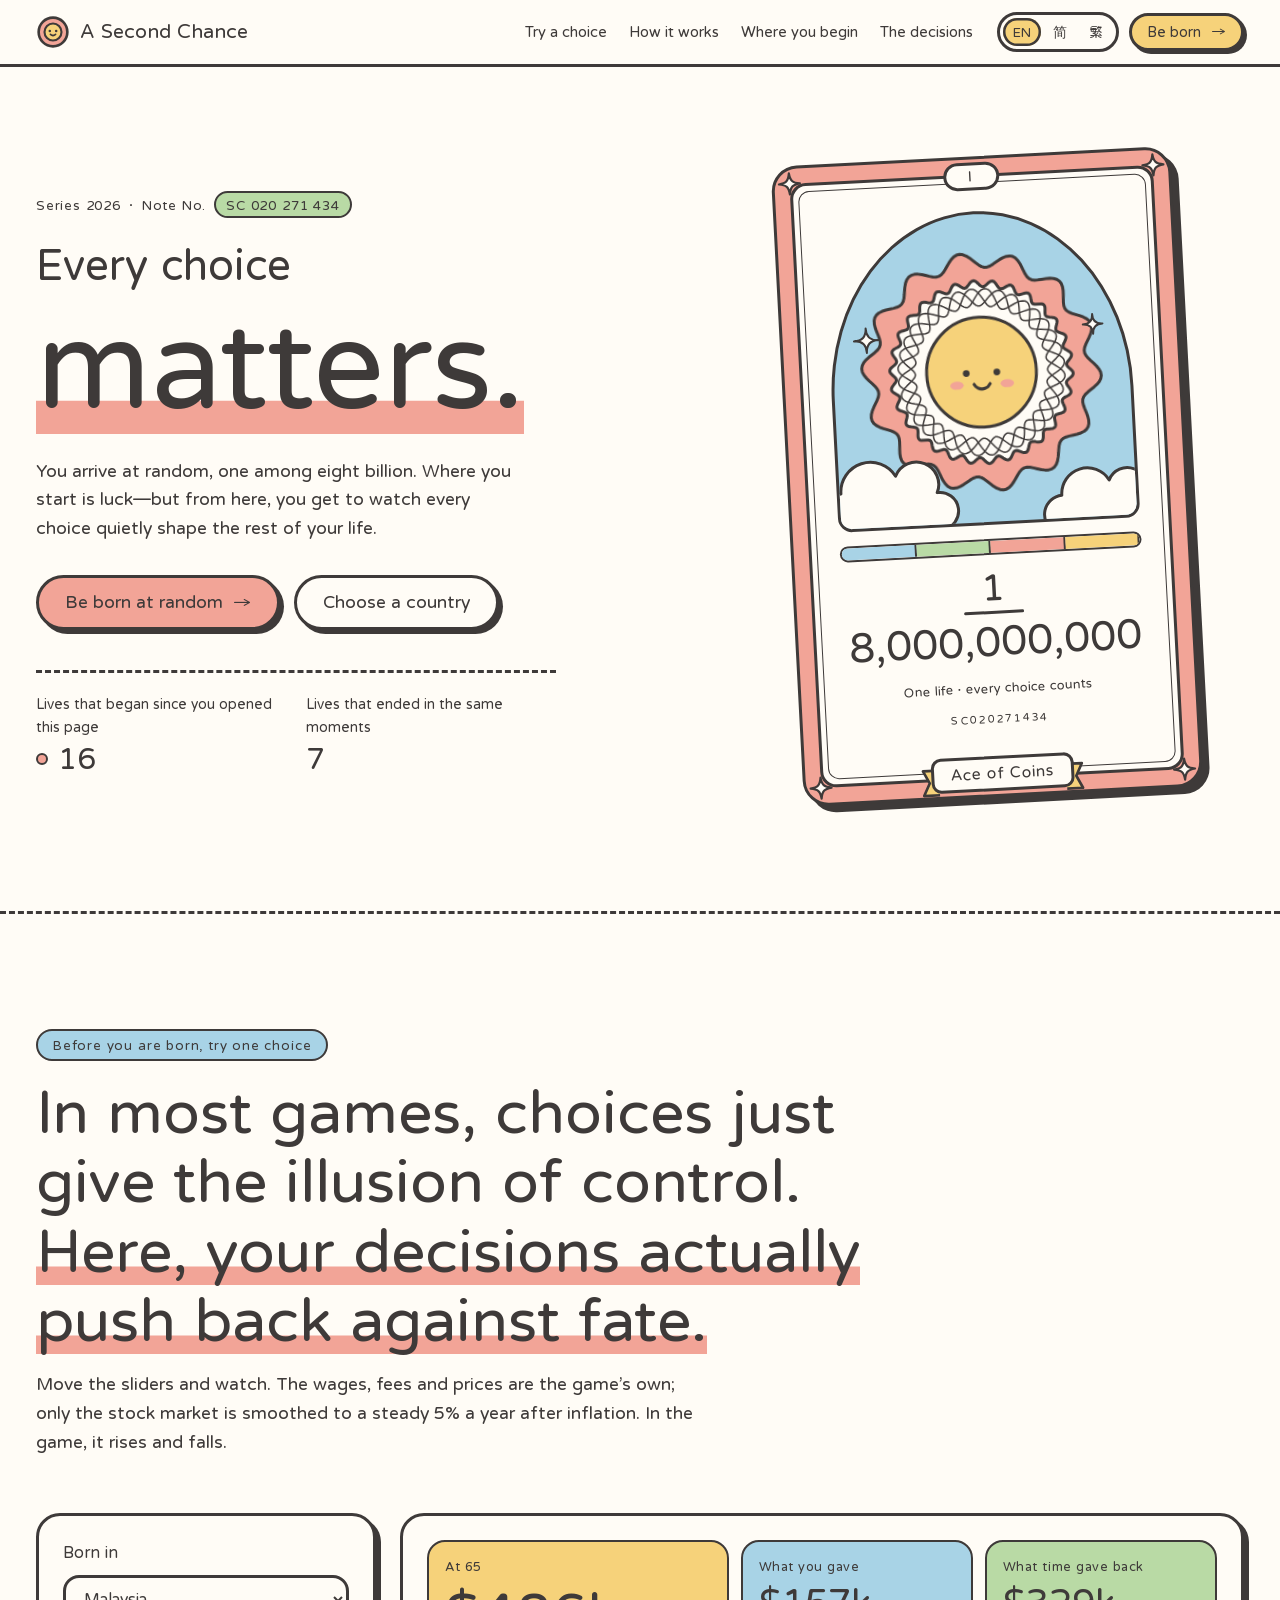
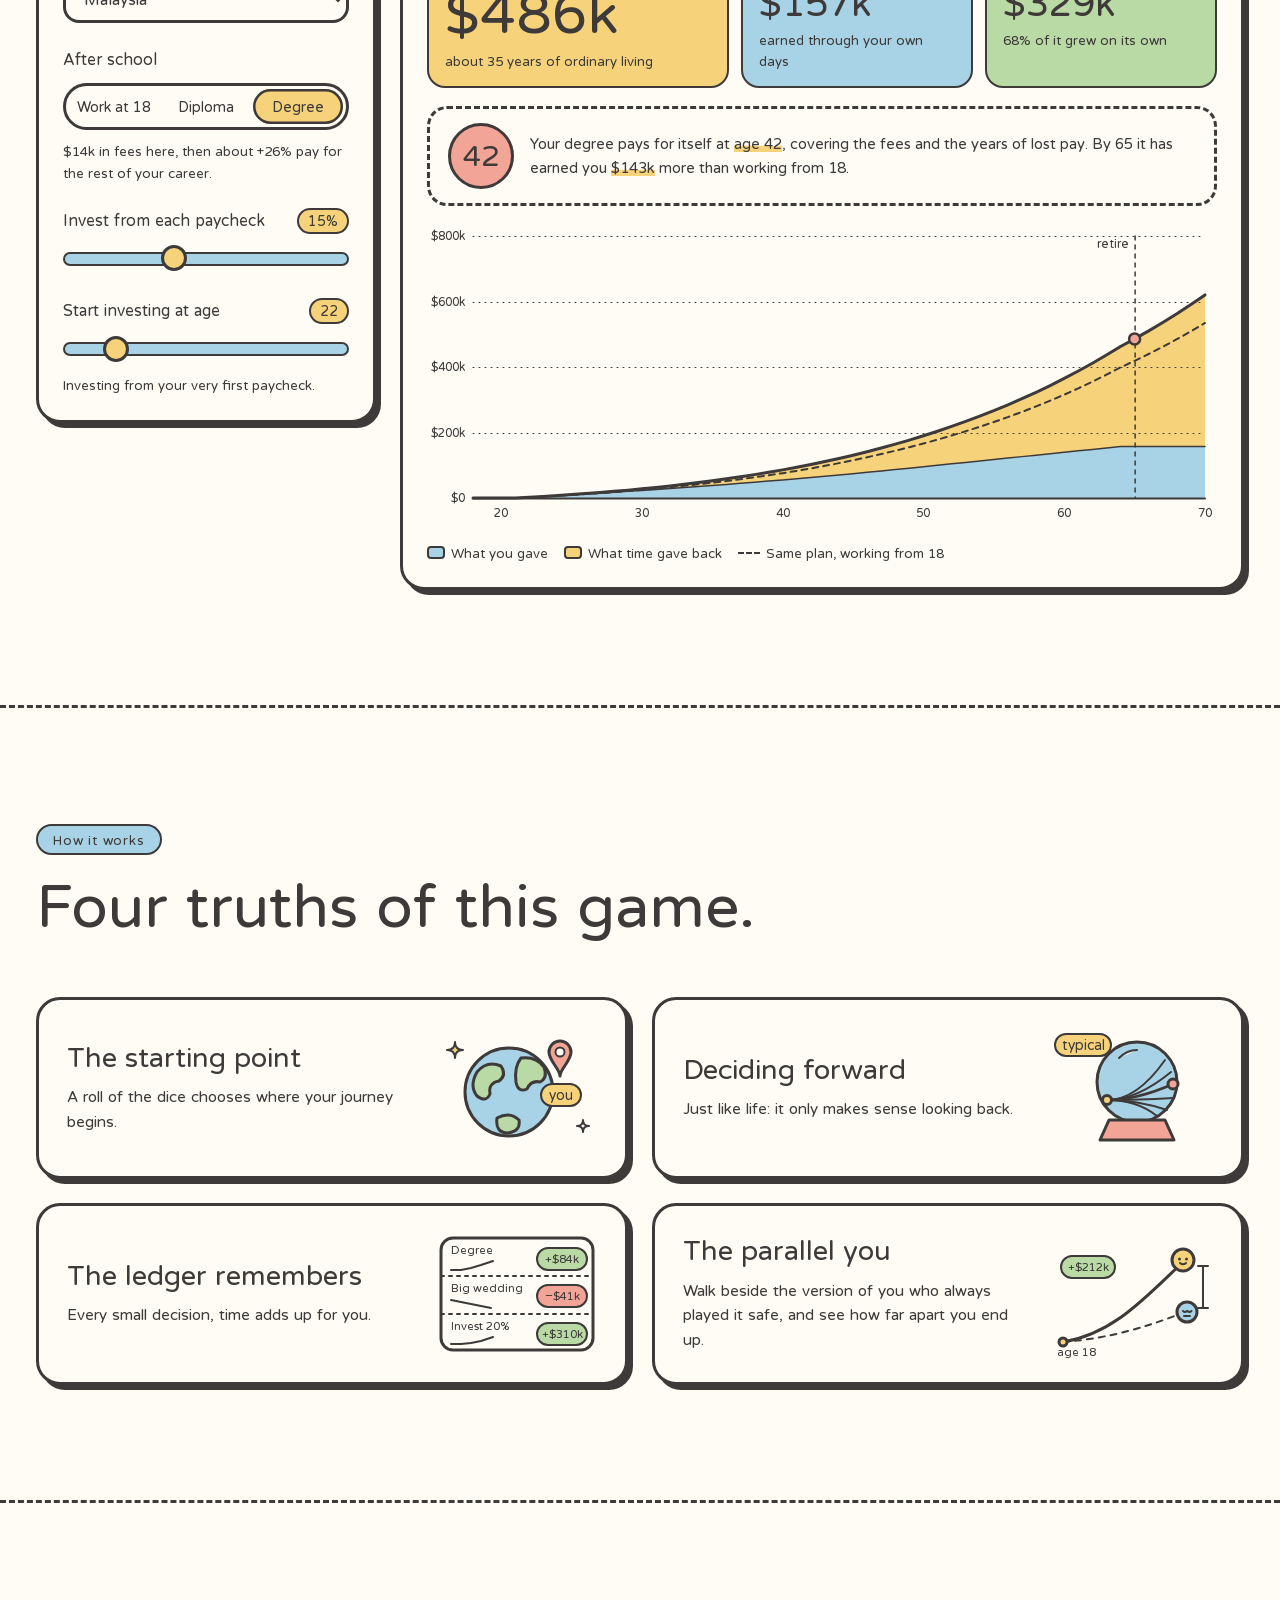
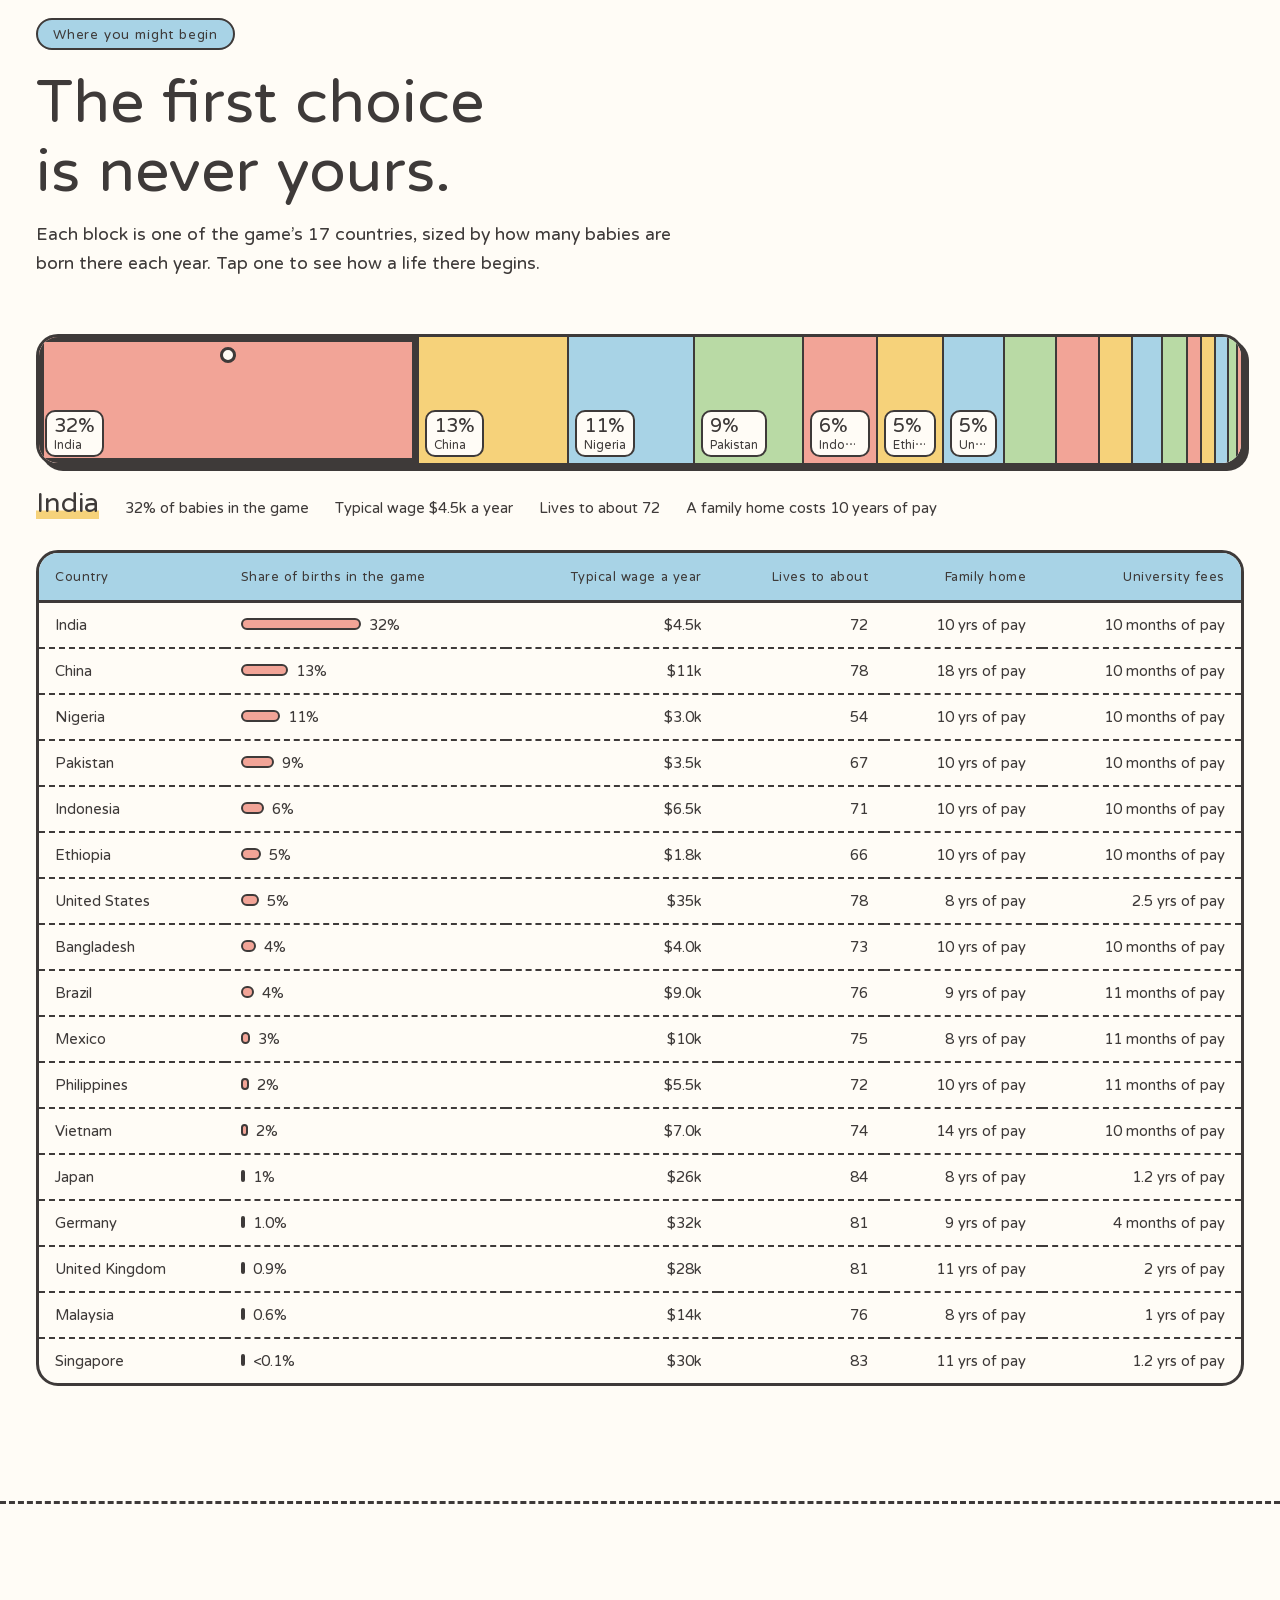
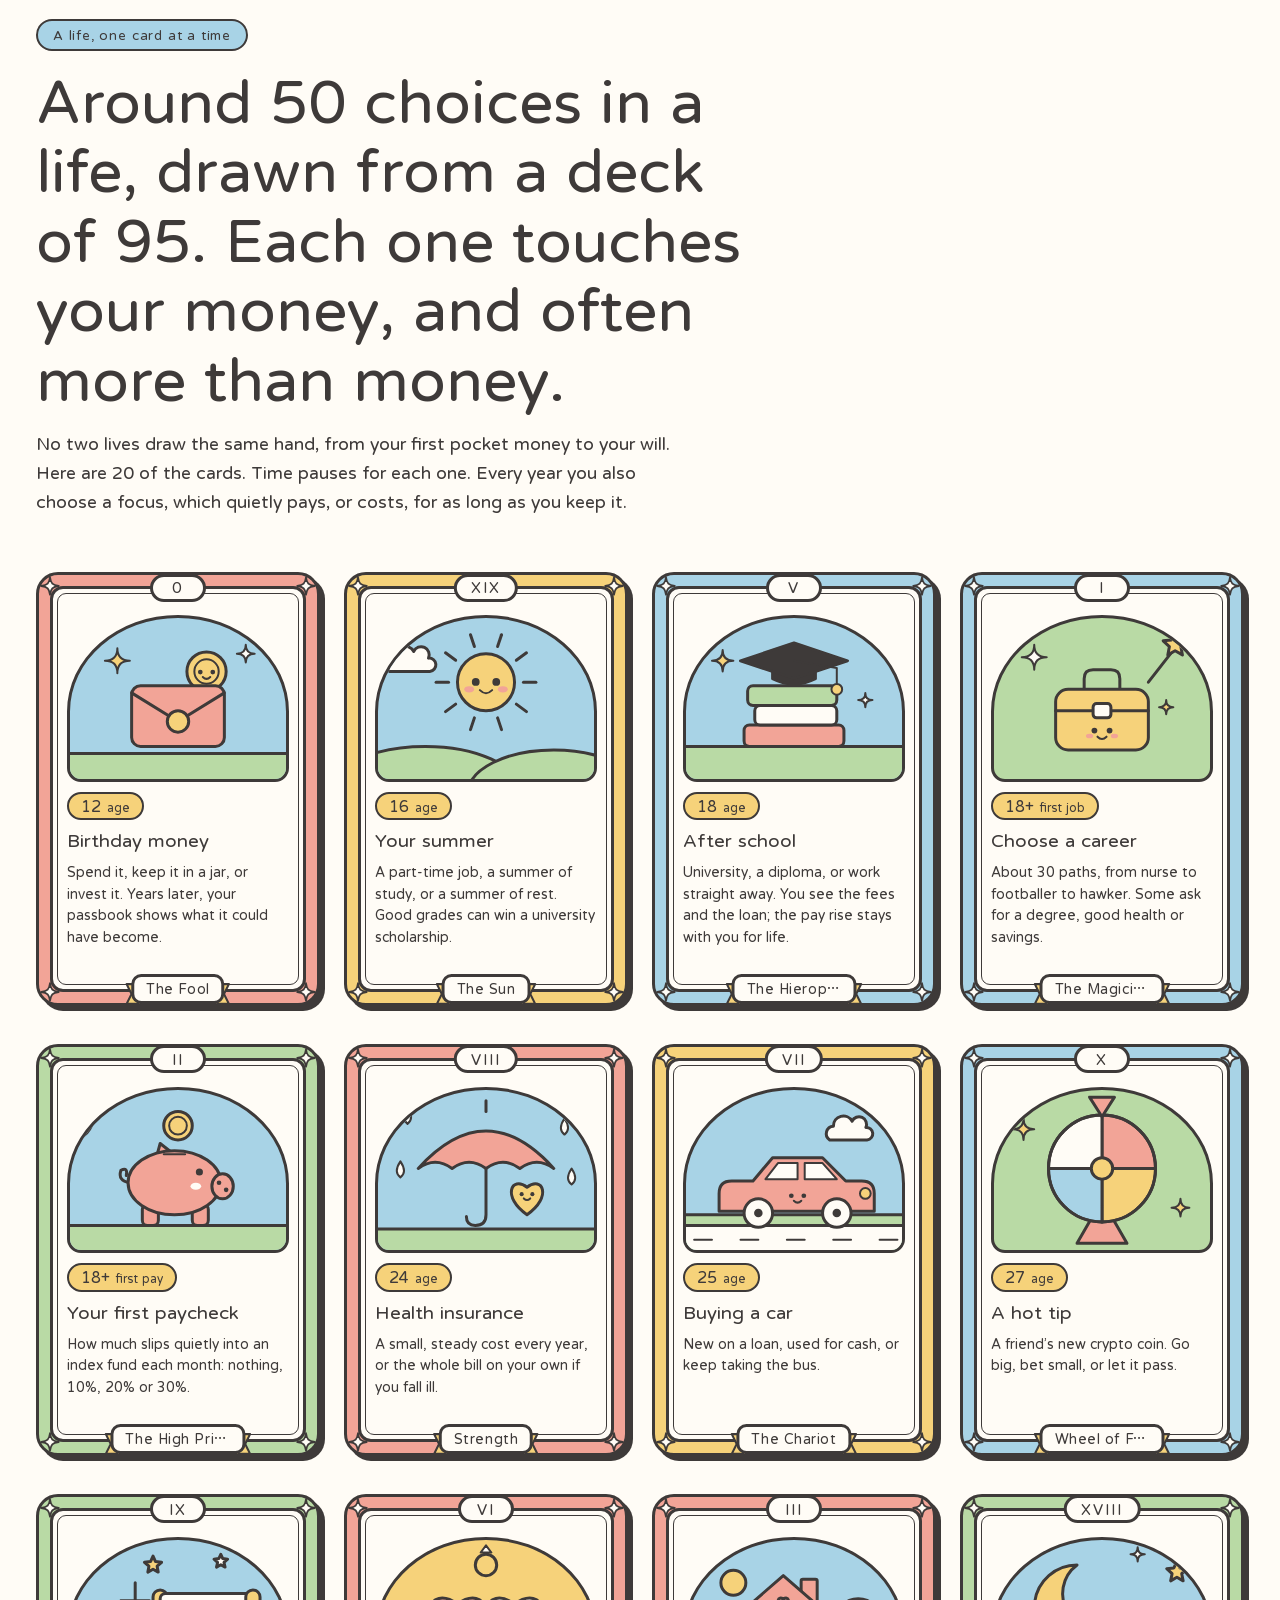
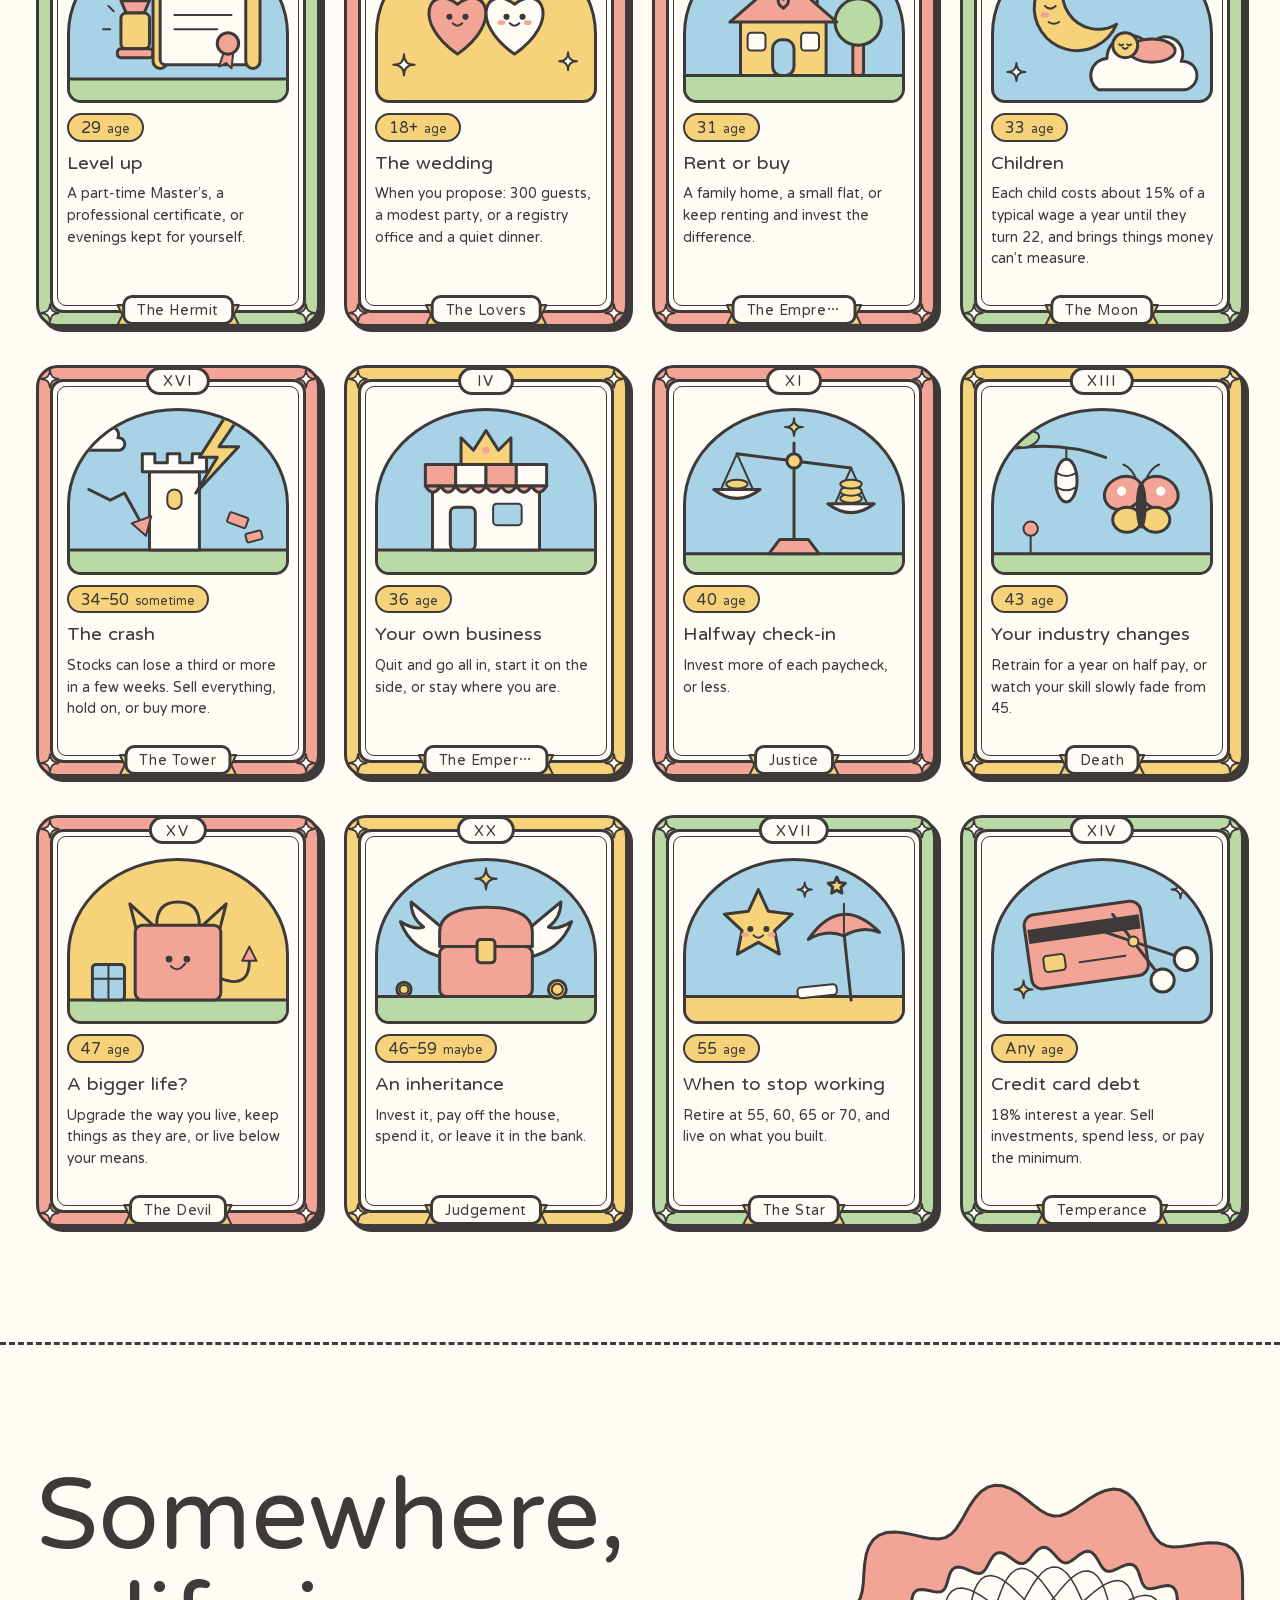
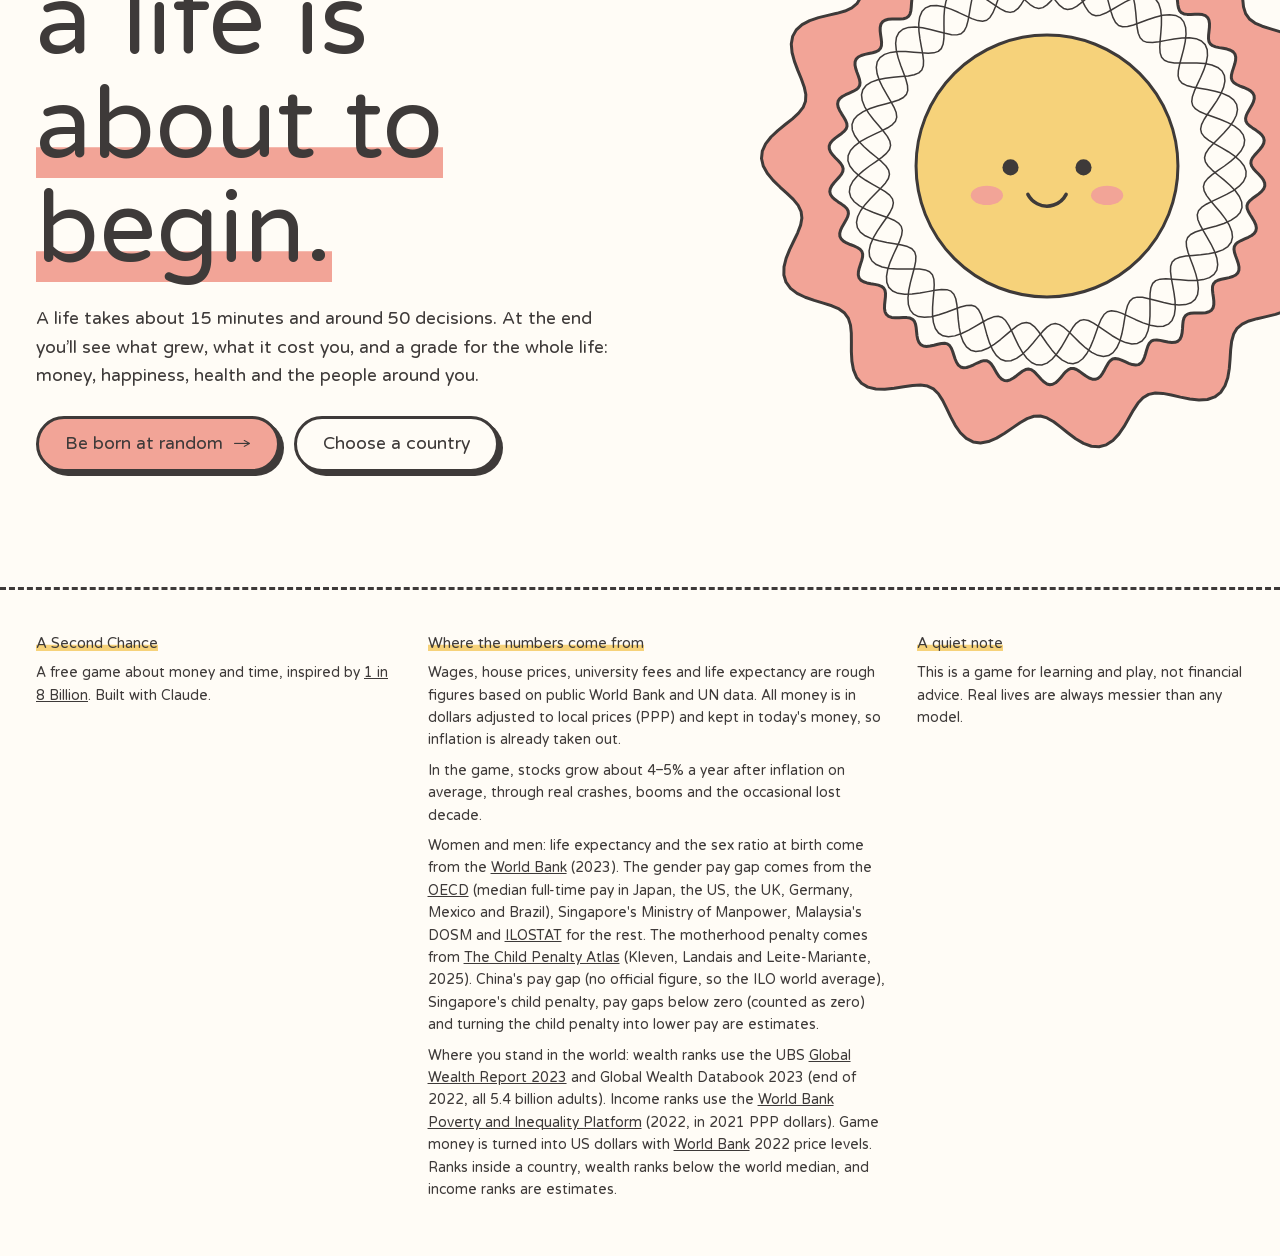
==== commit 3721124f: "Let the player steer love and family instead of a wedding at 30 - Meeting someone: while single (18-" ====
--- a/index.html
+++ b/index.html
@@ -161,7 +161,7 @@
   <div class="wrap">
     <div class="sec-head">
       <p class="kicker" data-i18n="h.decK">A life, one card at a time</p>
-      <h2 data-i18n="h.decH">Around 50 choices in a life, drawn from a deck of 96. Each one touches your money, and often more than money.</h2>
+      <h2 data-i18n="h.decH">Around 50 choices in a life, drawn from a deck of 95. Each one touches your money, and often more than money.</h2>
       <p class="sub" data-i18n="h.decSub">No two lives draw the same hand, from your first pocket money to your will. Here are 20 of the cards. Time pauses for each one. Every year you also choose a focus, which quietly pays, or costs, for as long as you keep it.</p>
     </div>
     <div class="dec-list">
@@ -174,7 +174,7 @@
       <article class="tarot mini" data-ev="car"><div class="t-in"><span class="t-num">VII</span><div class="t-win" data-art="car"></div><span class="dec-age">25<small data-i18n="h.age">age</small></span><h3 data-i18n="h.d7t">Buying a car</h3><p data-i18n="h.d7p">New on a loan, used for cash, or keep taking the bus.</p></div><div class="t-ban"><span class="t-name" data-i18n="tn.car">The Chariot</span></div></article>
       <article class="tarot mini" data-ev="tip"><div class="t-in"><span class="t-num">X</span><div class="t-win" data-art="tip"></div><span class="dec-age">27<small data-i18n="h.age">age</small></span><h3 data-i18n="h.d8t">A hot tip</h3><p data-i18n="h.d8p">A friend’s new crypto coin. Go big, bet small, or let it pass.</p></div><div class="t-ban"><span class="t-name" data-i18n="tn.tip">Wheel of Fortune</span></div></article>
       <article class="tarot mini" data-ev="cert"><div class="t-in"><span class="t-num">IX</span><div class="t-win" data-art="cert"></div><span class="dec-age">29<small data-i18n="h.age">age</small></span><h3 data-i18n="h.d9t">Level up</h3><p data-i18n="h.d9p">A part-time Master’s, a professional certificate, or evenings kept for yourself.</p></div><div class="t-ban"><span class="t-name" data-i18n="tn.cert">The Hermit</span></div></article>
-      <article class="tarot mini" data-ev="wed"><div class="t-in"><span class="t-num">VI</span><div class="t-win" data-art="wed"></div><span class="dec-age">30<small data-i18n="h.age">age</small></span><h3 data-i18n="h.d10t">The wedding</h3><p data-i18n="h.d10p">300 guests, a modest party, or a registry office and a quiet dinner.</p></div><div class="t-ban"><span class="t-name" data-i18n="tn.wed">The Lovers</span></div></article>
+      <article class="tarot mini" data-ev="wed"><div class="t-in"><span class="t-num">VI</span><div class="t-win" data-art="wed"></div><span class="dec-age">18+<small data-i18n="h.age">age</small></span><h3 data-i18n="h.d10t">The wedding</h3><p data-i18n="h.d10p">When you propose: 300 guests, a modest party, or a registry office and a quiet dinner.</p></div><div class="t-ban"><span class="t-name" data-i18n="tn.wed">The Lovers</span></div></article>
       <article class="tarot mini" data-ev="home"><div class="t-in"><span class="t-num">III</span><div class="t-win" data-art="home"></div><span class="dec-age">31<small data-i18n="h.age">age</small></span><h3 data-i18n="h.d11t">Rent or buy</h3><p data-i18n="h.d11p">A family home, a small flat, or keep renting and invest the difference.</p></div><div class="t-ban"><span class="t-name" data-i18n="tn.home">The Empress</span></div></article>
       <article class="tarot mini" data-ev="kids"><div class="t-in"><span class="t-num">XVIII</span><div class="t-win" data-art="kids"></div><span class="dec-age">33<small data-i18n="h.age">age</small></span><h3 data-i18n="h.d12t">Children</h3><p data-i18n="h.d12p">Each child costs about 15% of a typical wage a year until they turn 22, and brings things money can’t measure.</p></div><div class="t-ban"><span class="t-name" data-i18n="tn.kids">The Moon</span></div></article>
       <article class="tarot mini" data-ev="crash"><div class="t-in"><span class="t-num">XVI</span><div class="t-win" data-art="crash"></div><span class="dec-age">34–50<small data-i18n="h.sometime">sometime</small></span><h3 data-i18n="h.d13t">The crash</h3><p data-i18n="h.d13p">Stocks can lose a third or more in a few weeks. Sell everything, hold on, or buy more.</p></div><div class="t-ban"><span class="t-name" data-i18n="tn.crash">The Tower</span></div></article>
--- a/css/style.css
+++ b/css/style.css
@@ -454,6 +454,30 @@
   .fc-d{display:none}
   .fc-n{font-size:12.5px;line-height:1.2;text-align:center}
   .fc-tag{top:-10px;right:50%;transform:translateX(50%);font-size:10px;padding:0 5px;border-width:1.5px}
+}
+/* Life choices: under the focus cards on wide screens; a tab on top of the bottom bar on smaller ones, opening a small sheet */
+.fr-life{display:grid;gap:8px;border-top:2.5px dashed var(--charcoal);padding-top:12px;min-width:0}
+.lc-tab{display:none}
+.lc-body{display:grid;gap:8px;min-width:0}
+.lc-body h3{font-size:20px}
+.lc-st{font-size:12.5px;line-height:1.4}
+.lc-acts{display:grid;gap:8px}
+.lc-acts:empty{display:none}
+.lc-btn{display:grid;gap:1px;text-align:left;padding:7px 10px;border:var(--outline);border-radius:16px;background:var(--washi);cursor:pointer;transition:transform .15s,box-shadow .15s}
+.lc-btn:hover:not([disabled]){transform:translate(-2px,-2px);box-shadow:4px 4px 0 var(--charcoal)}
+.lc-btn[disabled]{cursor:default;border-style:dashed}
+.lc-btn.arm{background:var(--coral)}
+.lc-n{font-size:15px;line-height:1.25}
+.lc-s{font-size:12px;line-height:1.35}
+@media (min-width:1200px){.frail{max-height:calc(100vh - 100px);overflow:auto}}
+@media (max-width:1199px){
+  .fr-life{position:absolute;right:max(12px,env(safe-area-inset-right,0px));bottom:100%;display:block;border:0;padding:0}
+  .lc-tab{display:inline-flex;align-items:center;gap:6px;padding:4px 12px 5px;border:var(--outline);border-bottom:0;border-radius:14px 14px 0 0;background:var(--washi);font-size:13px;line-height:1.3;cursor:pointer}
+  .lc-tab svg{width:14px;height:12px;fill:var(--washi);stroke:var(--charcoal);stroke-width:1.6}
+  .lc-tab.has svg{fill:var(--coral)}
+  .fr-life.open .lc-tab{background:var(--yamabuki)}
+  .lc-body{display:none;position:absolute;right:0;bottom:calc(100% + 8px);width:min(340px,calc(100vw - 24px));max-height:min(60vh,480px);overflow:auto;background:var(--washi);border:var(--outline);border-radius:var(--radius);padding:14px;box-shadow:5px 5px 0 var(--charcoal)}
+  .fr-life.open .lc-body{display:grid}
 }
 .childtxt{max-width:62ch}
 #chart{height:260px}
@@ -547,19 +571,34 @@
 .cond{display:inline-flex;align-items:center;gap:7px;font-size:13px;line-height:1.3;padding:3px 10px 3px 7px;border:2px solid var(--charcoal);border-radius:999px;background:var(--washi)}
 .cond::before{content:"";width:10px;height:10px;border-radius:50%;border:2px solid var(--charcoal);background:var(--coral);flex:none}
 .cond.c-dep::before{background:var(--mizu)}
-/* ---------- life replay before the end card: one page per life stage, turned by the player ---------- */
+/* ---------- life replay before the end card: the life drawn as one continuous charcoal line ---------- */
 body.rp-open{overflow:hidden}
-.replay{position:fixed;inset:0;z-index:100;background:var(--washi);display:grid;grid-template-rows:auto minmax(0,1fr) auto auto;gap:10px;padding:12px 16px calc(14px + env(safe-area-inset-bottom,0px));overflow:hidden;transition:opacity .8s,background-color 2.4s ease-in-out}
+.replay{position:fixed;inset:0;z-index:100;background:var(--washi);display:grid;grid-template-rows:auto minmax(0,1fr) auto;gap:10px;padding:12px 16px calc(14px + env(safe-area-inset-bottom,0px));overflow:hidden;transition:opacity .8s,background-color 2.4s ease-in-out}
 .replay.fade{opacity:0;pointer-events:none}
-.rp-top{display:flex;justify-content:space-between;align-items:center;gap:12px;width:100%;max-width:940px;margin:0 auto}
-.rp-mid{display:grid;justify-items:center;align-items:start;min-height:0;overflow-y:auto;overflow-x:hidden;padding:16px 8px 12px;margin:0 -8px;overscroll-behavior:contain}
-.rp-stage{display:grid;justify-items:center;perspective:1800px;width:100%}
-.rp-stage>.tarot{grid-area:1/1;width:min(940px,100%);transform-origin:left center;backface-visibility:hidden}
-.rp-card .t-in{gap:10px 26px;padding-top:26px;padding-bottom:40px}
-.rp-win{width:min(100%,320px);aspect-ratio:2/1}
-.rp-txt{display:grid;gap:10px;align-content:start;min-width:0}
-.rp-card h3{font-size:clamp(21px,2.6vw,28px)}
-.rp-story{font-size:16px;line-height:1.5}
+.rp-top{display:flex;justify-content:space-between;align-items:center;gap:12px;width:100%;max-width:1180px;margin:0 auto}
+.rp-mid{display:grid;grid-template-rows:clamp(210px,40vh,340px) minmax(0,1fr);gap:12px;width:100%;max-width:1180px;margin:0 auto;min-height:0}
+/* the drawing: a window onto a long world that pans to follow the pen */
+.rp-world{position:relative;min-height:0;border:var(--outline);border-radius:22px;background:var(--washi);overflow:hidden;cursor:pointer;touch-action:pan-y}
+.rp-svg{position:absolute;inset:0;width:100%;height:100%;display:block}
+.rp-svg *{stroke-linecap:round;stroke-linejoin:round}
+.rp-lines *{fill:none;stroke:var(--charcoal);stroke-width:calc(var(--lw) * 1px)}
+.rp-lines .th{stroke-width:calc(var(--tw) * 1px)}
+.rp-gl{fill:none;stroke:var(--charcoal);stroke-width:calc(var(--gw) * 1px)}
+.rp-fill *{stroke:none;fill:none}
+.rp-fill .rp-bg{fill:var(--wb)}
+.rp-fill .co{fill:var(--coral)} .rp-fill .ya{fill:var(--yamabuki)} .rp-fill .mi{fill:var(--mizu)} .rp-fill .wa{fill:var(--wakatake)} .rp-fill .wh{fill:var(--washi)} .rp-fill .ch{fill:var(--charcoal)}
+.rp-earth{fill:var(--washi)} .rp-up{fill:var(--wakatake)} .rp-dn{fill:var(--coral)}
+.rp-zero{fill:none;stroke:var(--charcoal);stroke-width:calc(var(--gw) * .5px);stroke-dasharray:2 7}
+/* the pen tip: a small yellow dot that rides on the end of the line being drawn */
+.rp-pen{position:absolute;left:0;top:0;width:13px;height:13px;margin:-6.5px 0 0 -6.5px;border-radius:50%;background:var(--yamabuki);border:2.5px solid var(--charcoal);opacity:0;pointer-events:none;transition:opacity .25s;will-change:transform}
+/* the words for the scene, next to the drawing (below it on phones) */
+.rp-txt{min-width:0;min-height:0;overflow-y:auto;overscroll-behavior:contain;padding:16px 18px;box-shadow:4px 4px 0 var(--charcoal)}
+.rp-tin{display:grid;gap:10px;align-content:start;min-width:0}
+.rp-hl{display:flex;flex-wrap:wrap;align-items:center;gap:8px}
+.rp-chip{font-size:13px;line-height:1.3;padding:3px 12px;border:2px solid var(--charcoal);border-radius:999px;background:var(--c)}
+.rp-age{font-size:14px}
+.rp-txt h3{font-size:clamp(20px,2.4vw,26px);margin:0}
+.rp-story{font-size:16px;line-height:1.5;margin:0}
 .rp-story .gain,.rp-story .loss{white-space:nowrap}
 .rp-road{display:grid;gap:6px;padding-top:10px;border-top:2px dashed var(--charcoal)}
 .rp-road h4{font-size:17px}
@@ -570,41 +609,21 @@
 .rr .tag{margin-left:6px}
 .rr-v{white-space:nowrap;font-variant-numeric:tabular-nums}
 .rp-verdict{font-size:14px}
-@media (min-width:760px){
-  .rp-card .t-in{grid-template-columns:minmax(0,300px) minmax(0,1fr);align-items:start}
-  .rp-win{width:100%;aspect-ratio:4/3}
-}
-.rp-graph{position:relative;width:100%;max-width:940px;height:clamp(36px,7vh,80px);margin:0 auto 18px;border-bottom:var(--outline);transition:opacity .8s}
-.rp-graph svg{display:block;width:100%;height:100%}
-.rp-graph .up{fill:var(--wakatake)} .rp-graph .dn{fill:var(--coral)}
-.rp-graph .zero{stroke:var(--charcoal);stroke-width:1.5;stroke-dasharray:2 6;vector-effect:non-scaling-stroke}
-.rp-graph .ln{fill:none;stroke:var(--charcoal);stroke-width:3;stroke-linejoin:round;stroke-linecap:round;vector-effect:non-scaling-stroke}
-.rp-cover{position:absolute;top:-4px;right:-4px;bottom:0;width:100%;background:var(--washi);transition:width ease-in-out}
-.rp-dot{position:absolute;left:0;top:50%;width:16px;height:16px;margin:-8px 0 0 -8px;border-radius:50%;background:var(--yamabuki);border:2.5px solid var(--charcoal);transition:left ease-in-out,top ease-in-out}
-.rp-a0,.rp-a1{position:absolute;bottom:-24px;font-size:13px}
-.rp-a0{left:0} .rp-a1{right:0}
-.rp-nav{display:flex;align-items:center;justify-content:space-between;gap:12px;width:100%;max-width:940px;margin:0 auto;transition:opacity .8s}
+@media (min-width:900px){
+  .rp-mid{grid-template-rows:minmax(0,1fr);grid-template-columns:minmax(0,1.45fr) minmax(320px,1fr);height:min(600px,100%);align-self:center}
+}
+.rp-nav{display:flex;align-items:center;justify-content:space-between;gap:12px;width:100%;max-width:1180px;margin:0 auto;transition:opacity .8s}
 .rp-nav .btn{padding:8px 18px}
 .rp-nav .btn[disabled]{border-style:dashed;box-shadow:none;cursor:default}
 .rp-pg{display:grid;justify-items:center;text-align:center;font-size:12.5px;line-height:1.35;min-width:0}
 .rp-pg b{font-size:15px;font-variant-numeric:tabular-nums}
 @media (max-width:520px){.rp-pg span{display:none}}
-@media (prefers-reduced-motion: no-preference){
-  .rp-card.first{animation:rpIn .6s cubic-bezier(.2,.8,.2,1)}
-  .rp-card.from{animation:rpFrom .6s cubic-bezier(.2,.8,.2,1)}
-  .rp-card.turn{animation:rpTurn .85s cubic-bezier(.45,.05,.55,.95) forwards;pointer-events:none}
-  .rp-card.back{animation:rpBack .6s ease-in forwards;pointer-events:none}
-  @keyframes rpIn{from{opacity:0;transform:translateY(16px) scale(.96)}}
-  @keyframes rpFrom{from{opacity:0;transform:translateX(-40px)}}
-  @keyframes rpTurn{0%{transform:none}75%{opacity:1}100%{transform:rotateY(-118deg);opacity:0}}
-  @keyframes rpBack{to{opacity:0;transform:translateX(60px) rotate(2deg)}}
-}
-/* the ending: the one deliberate dark moment (design/picture-book-style.md). The pages fade, the screen slowly turns
+/* the ending: the one deliberate dark moment (design/picture-book-style.md). The drawing fades, the screen slowly turns
    charcoal, "Was it all worth it?" appears in washi white, then everything turns light again and opens onto the end card */
 .rp-q{position:absolute;inset:0;display:grid;place-items:center;margin:0;padding:24px;text-align:center;color:var(--washi);font-size:clamp(40px,8vw,88px);line-height:1.15;text-wrap:balance;pointer-events:none;opacity:0;transition:opacity 1.2s ease-in-out}
 .rp-q.on{opacity:1}
 .replay.dusk{background:var(--charcoal)}
-.replay.dusk .kicker,.replay.dusk .rp-mid,.replay.dusk .rp-graph,.replay.dusk .rp-nav{opacity:0;pointer-events:none}
+.replay.dusk .kicker,.replay.dusk .rp-mid,.replay.dusk .rp-nav{opacity:0;pointer-events:none}
 .replay .kicker,.rp-mid{transition:opacity .8s}
 .replay.dusk.dawn{background:var(--washi);transition-duration:.8s,1.6s}
 
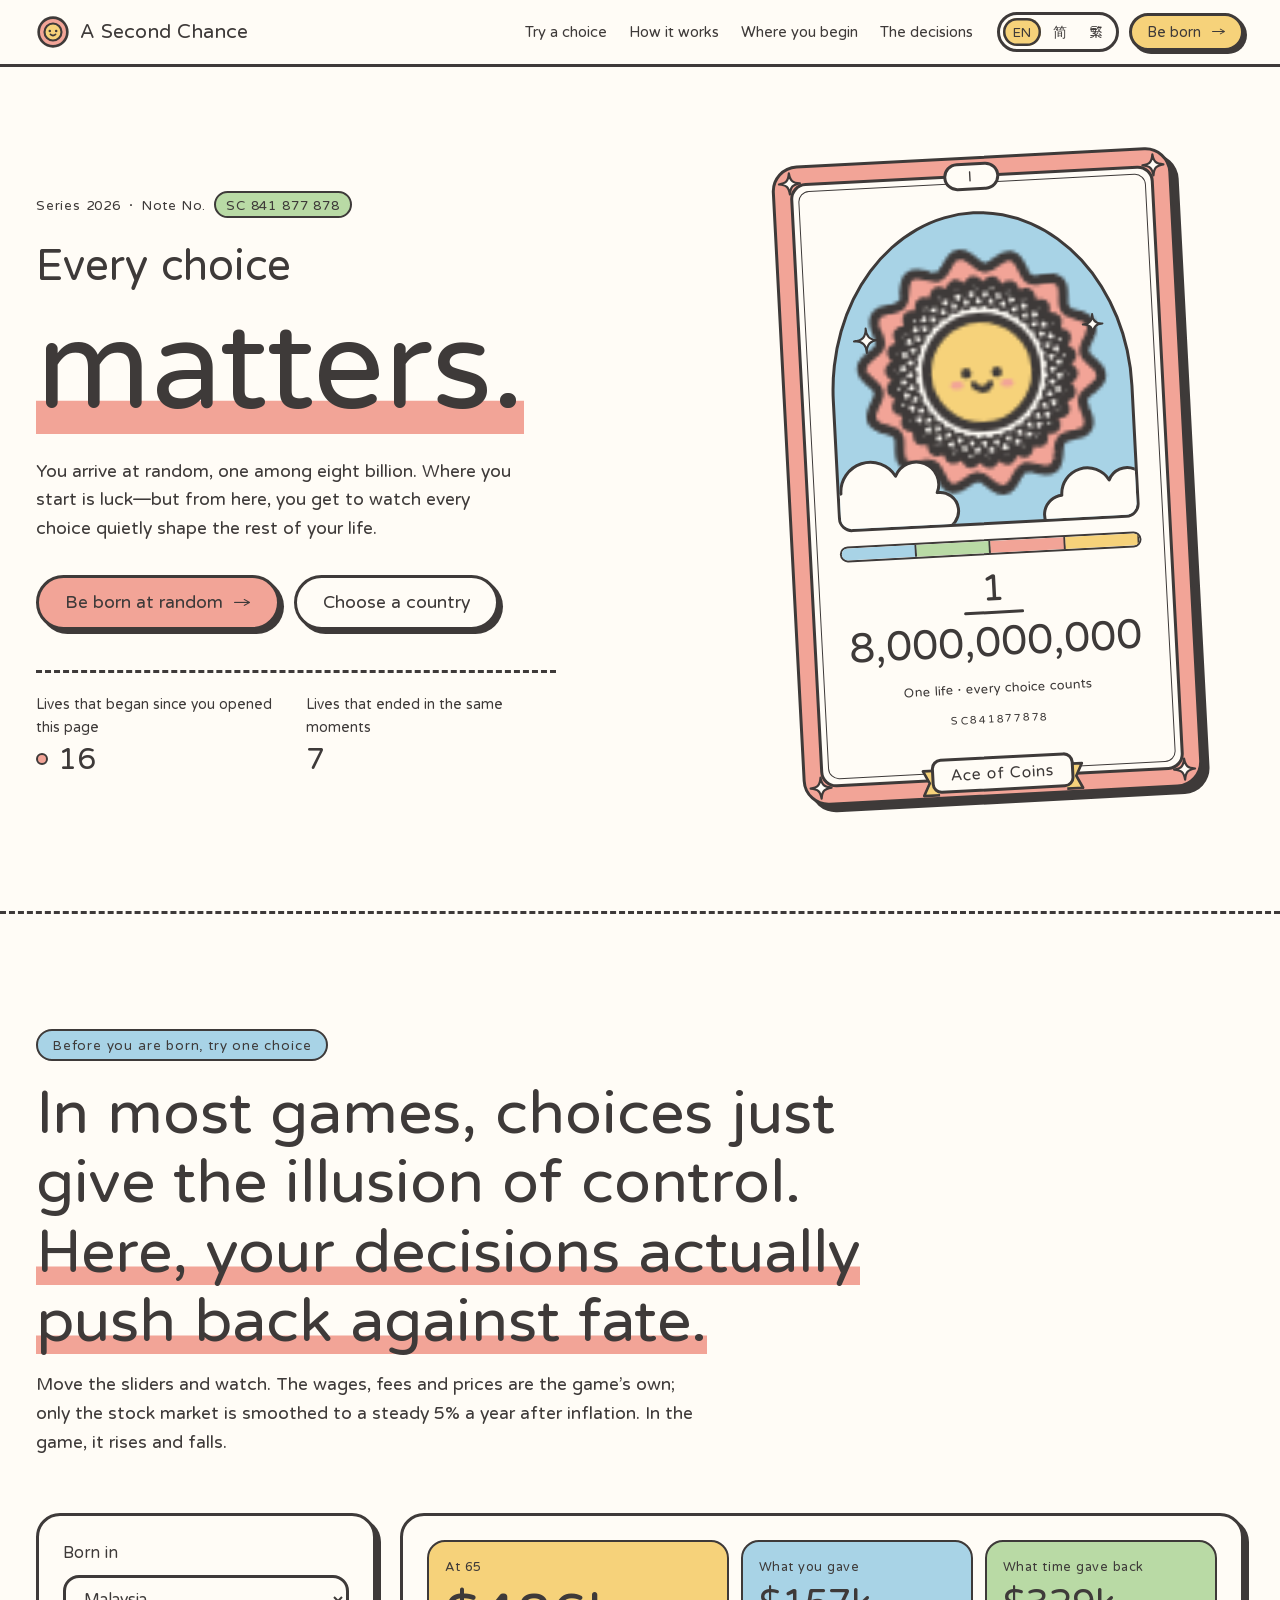
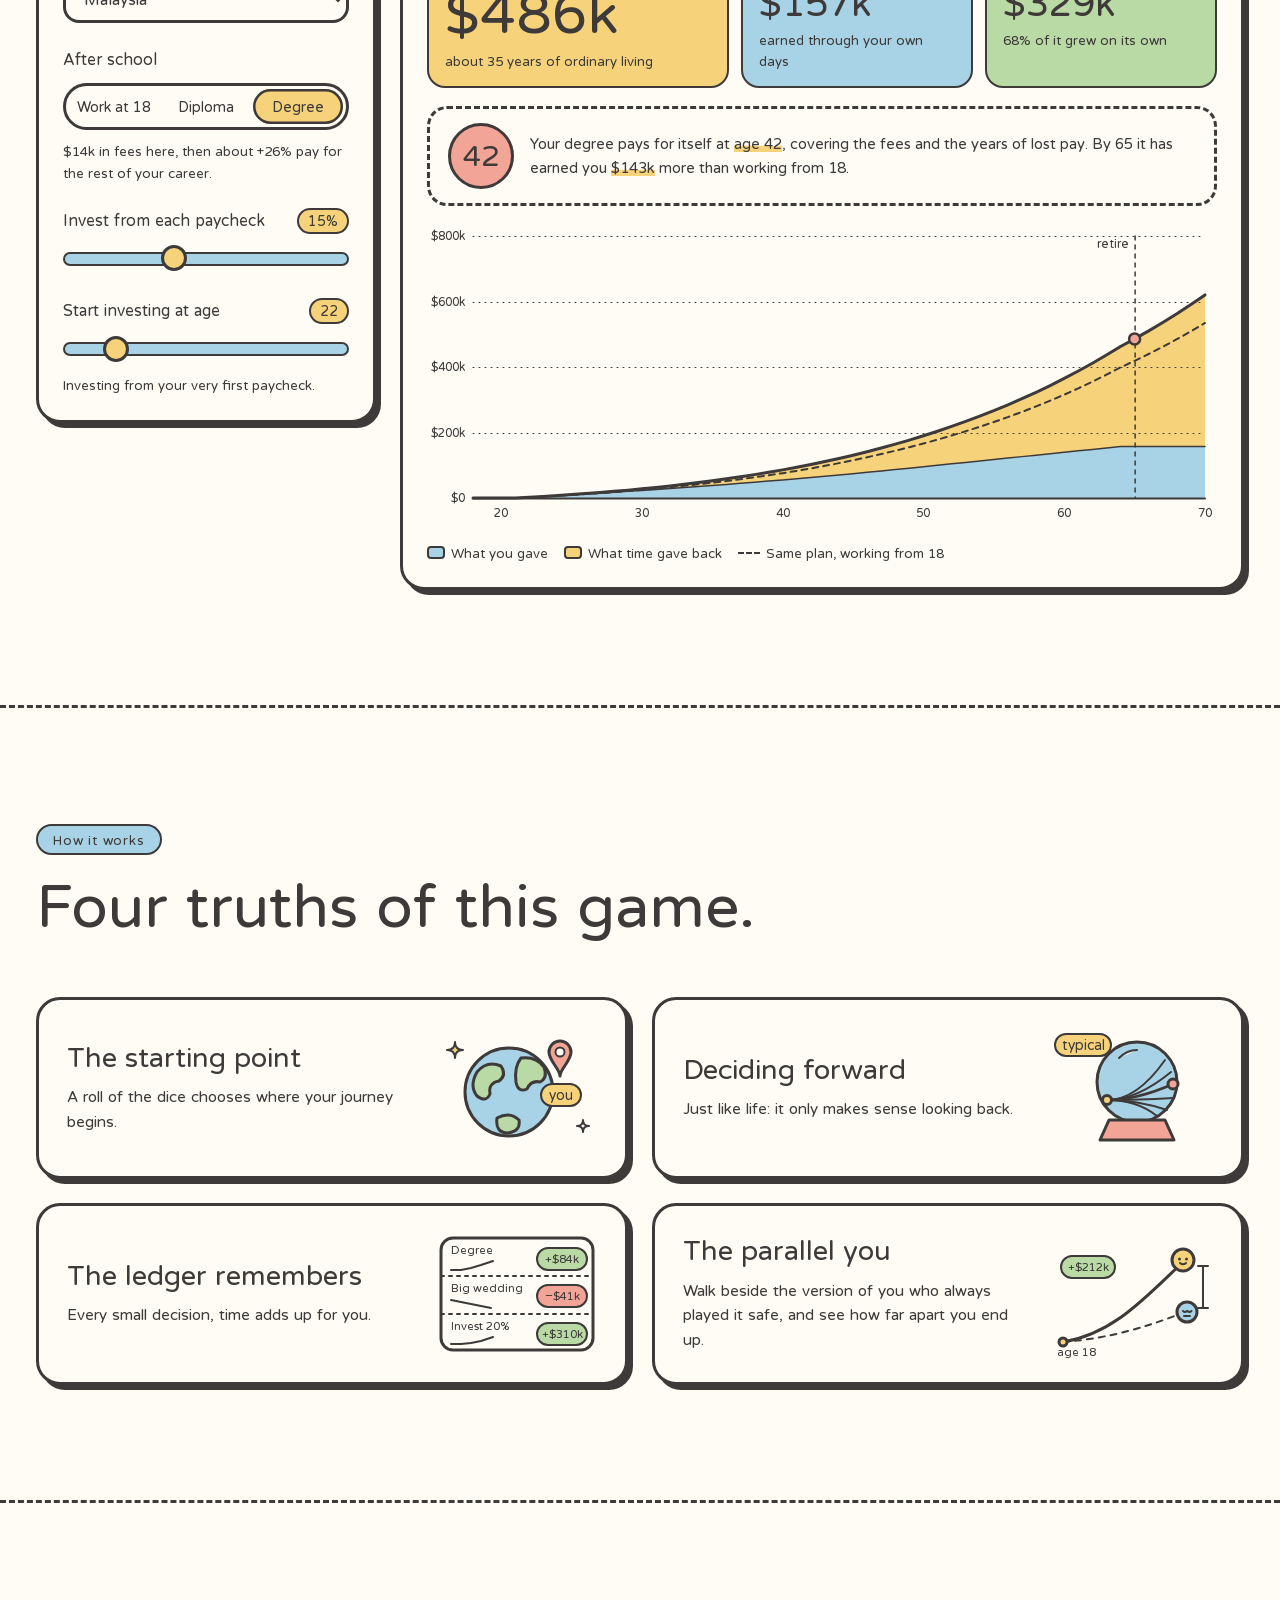
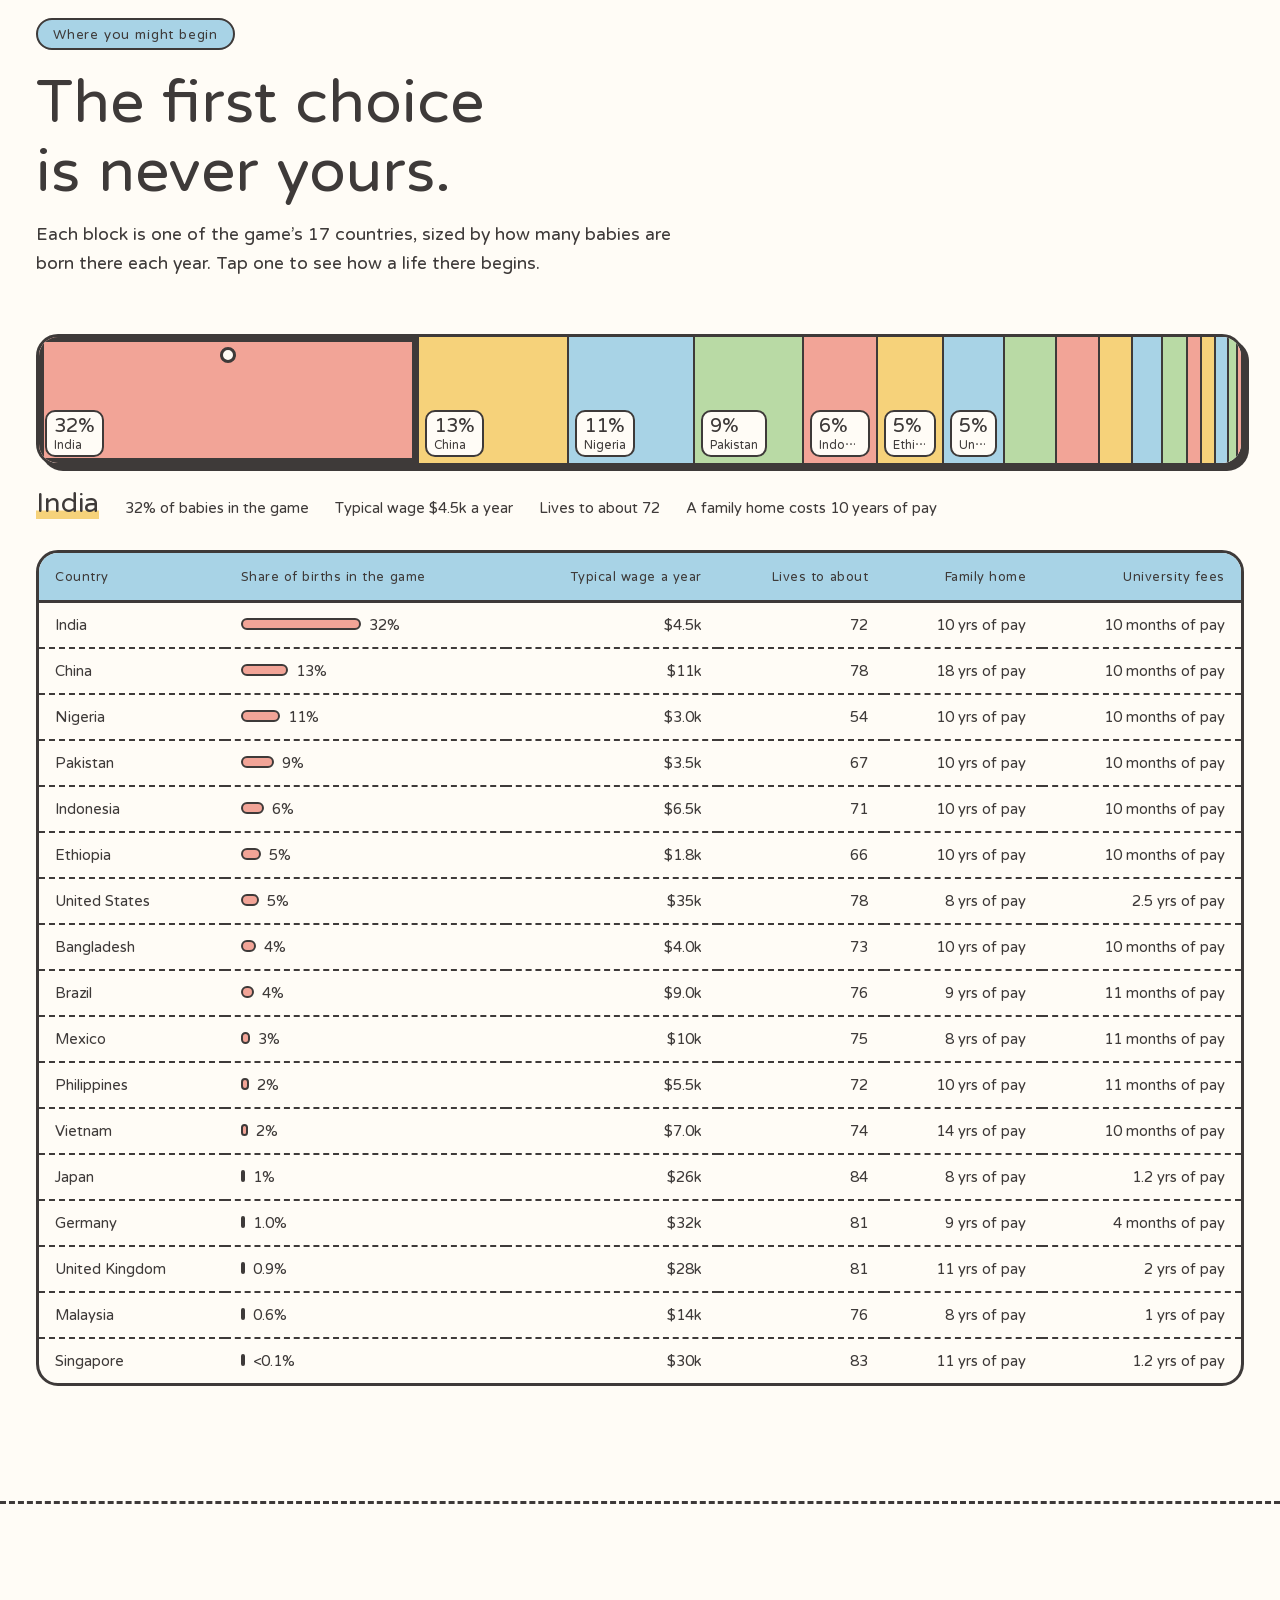
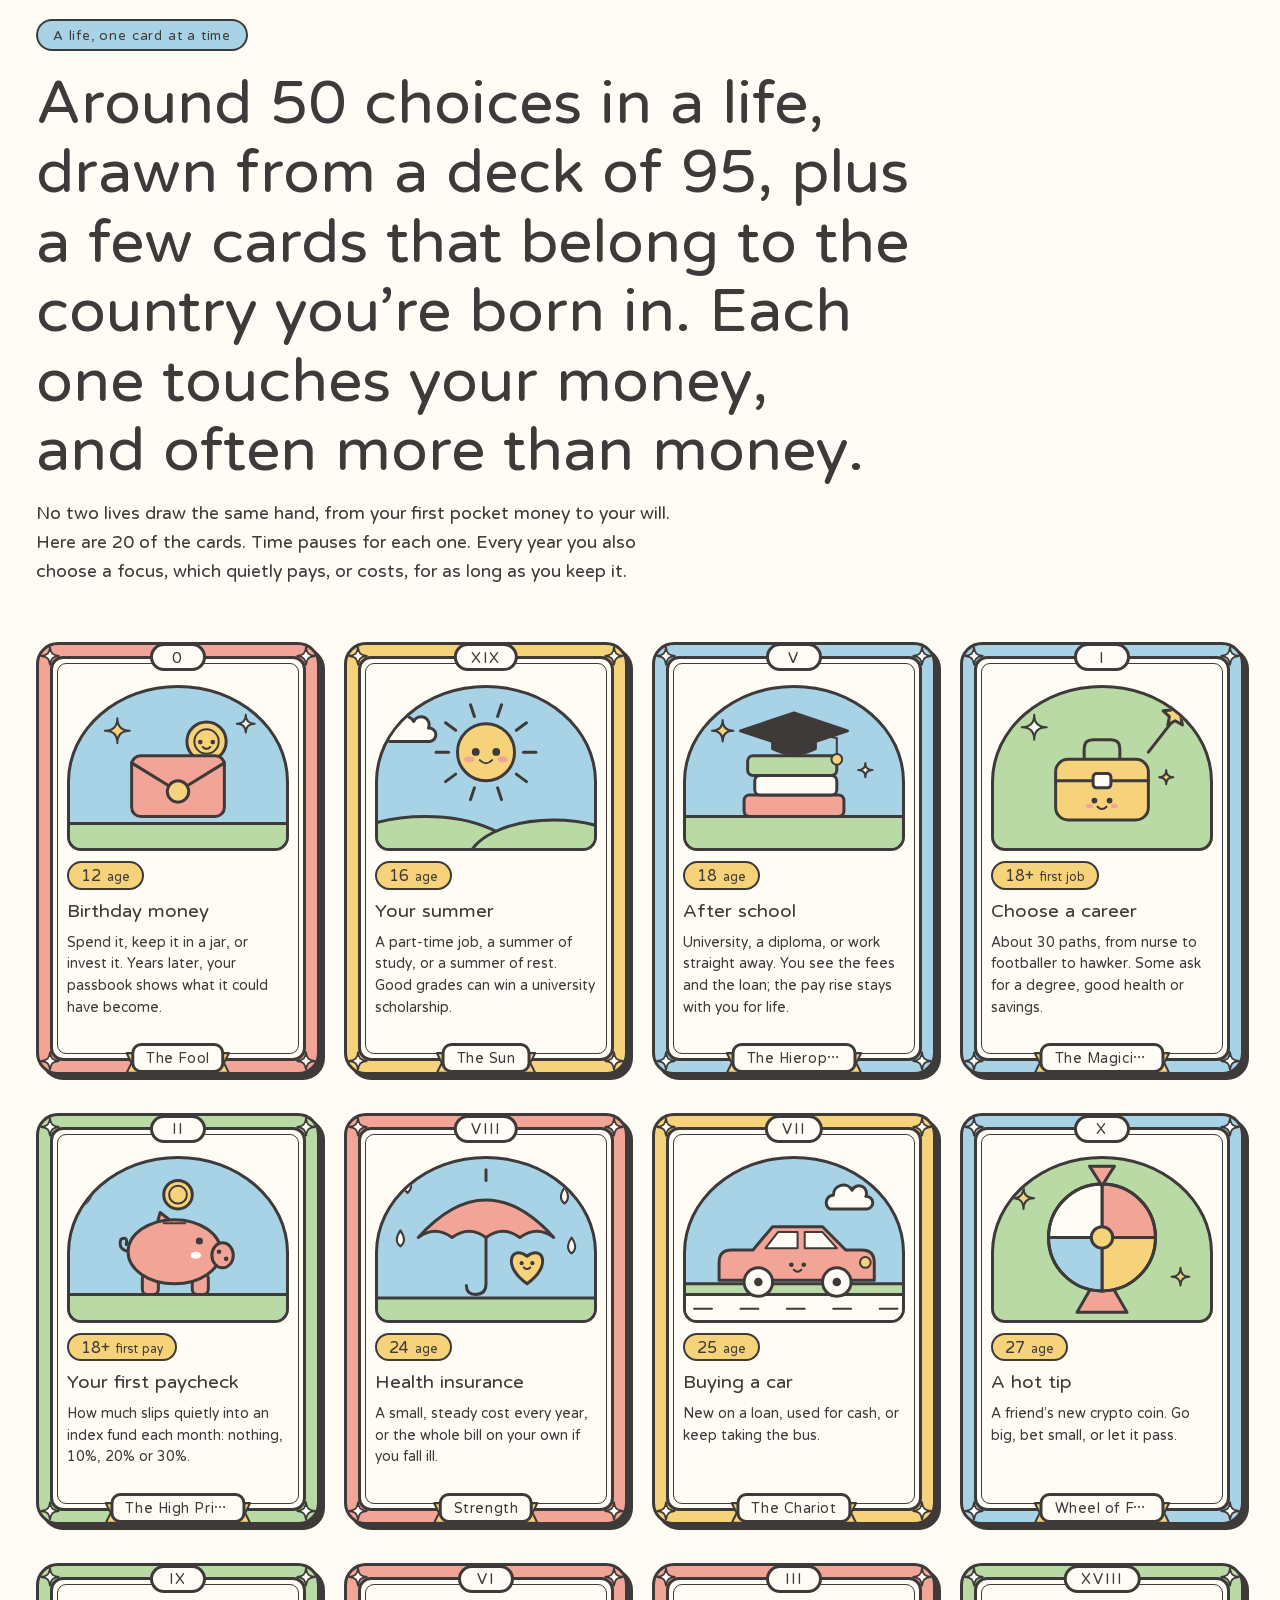
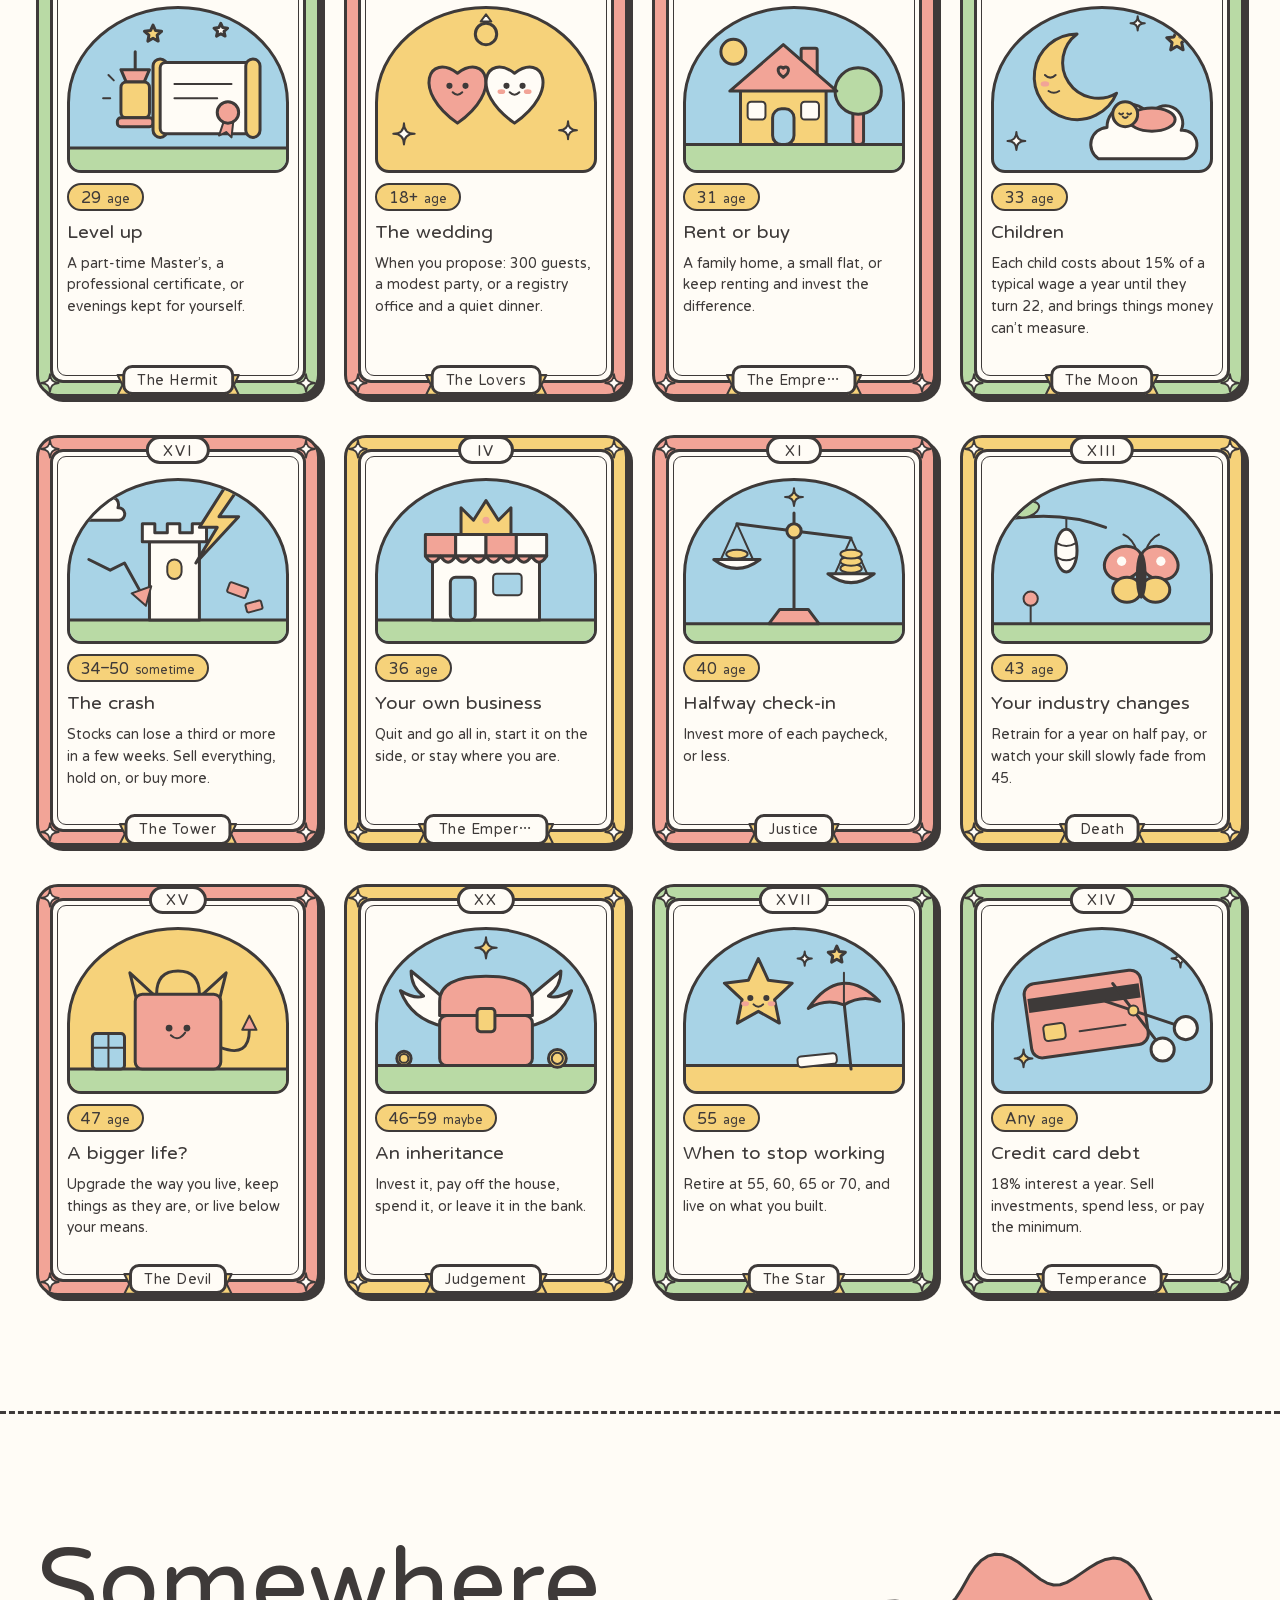
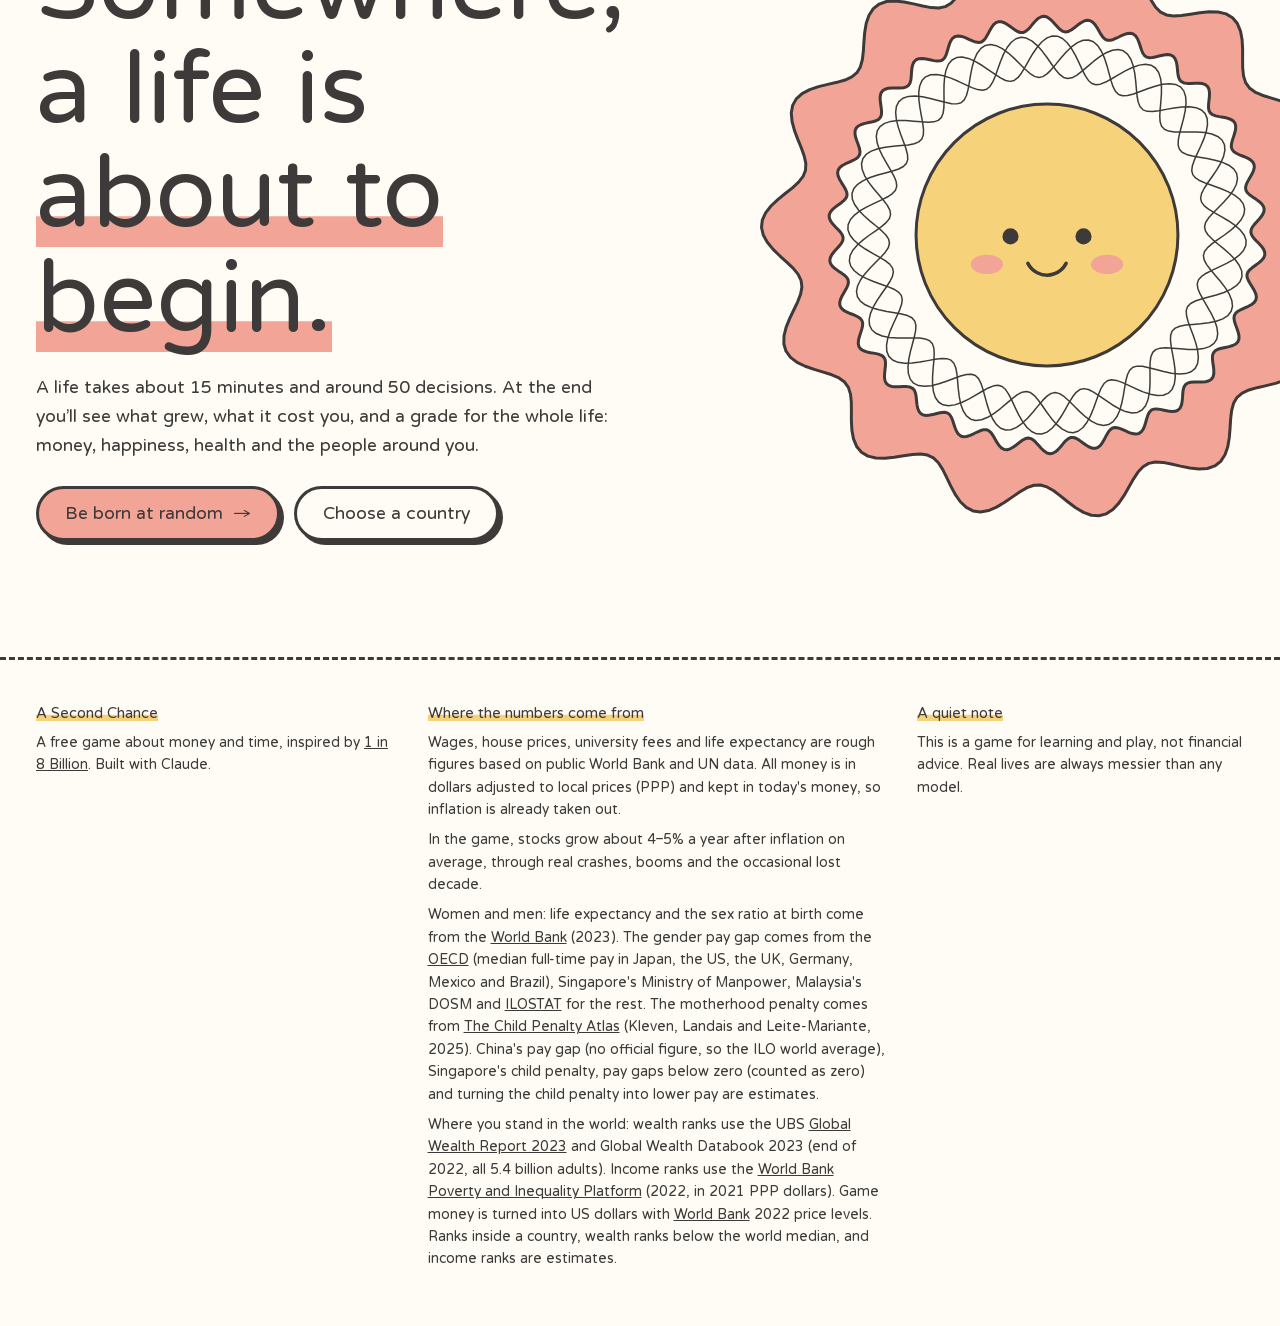
==== commit 769209d4: "Add country cards: real systems and life situations for all 17 countries 135 new cards (about 8 a co" ====
--- a/index.html
+++ b/index.html
@@ -161,7 +161,7 @@
   <div class="wrap">
     <div class="sec-head">
       <p class="kicker" data-i18n="h.decK">A life, one card at a time</p>
-      <h2 data-i18n="h.decH">Around 50 choices in a life, drawn from a deck of 95. Each one touches your money, and often more than money.</h2>
+      <h2 data-i18n="h.decH">Around 50 choices in a life, drawn from a deck of 95, plus a few cards that belong to the country you’re born in. Each one touches your money, and often more than money.</h2>
       <p class="sub" data-i18n="h.decSub">No two lives draw the same hand, from your first pocket money to your will. Here are 20 of the cards. Time pauses for each one. Every year you also choose a focus, which quietly pays, or costs, for as long as you keep it.</p>
     </div>
     <div class="dec-list">
@@ -225,6 +225,7 @@
 </footer>
 
 <script src="js/engine.js"></script>
+<script src="js/country.js"></script>
 <script src="js/guilloche.js"></script>
 <script src="js/art.js"></script>
 <script src="js/theme.js"></script>
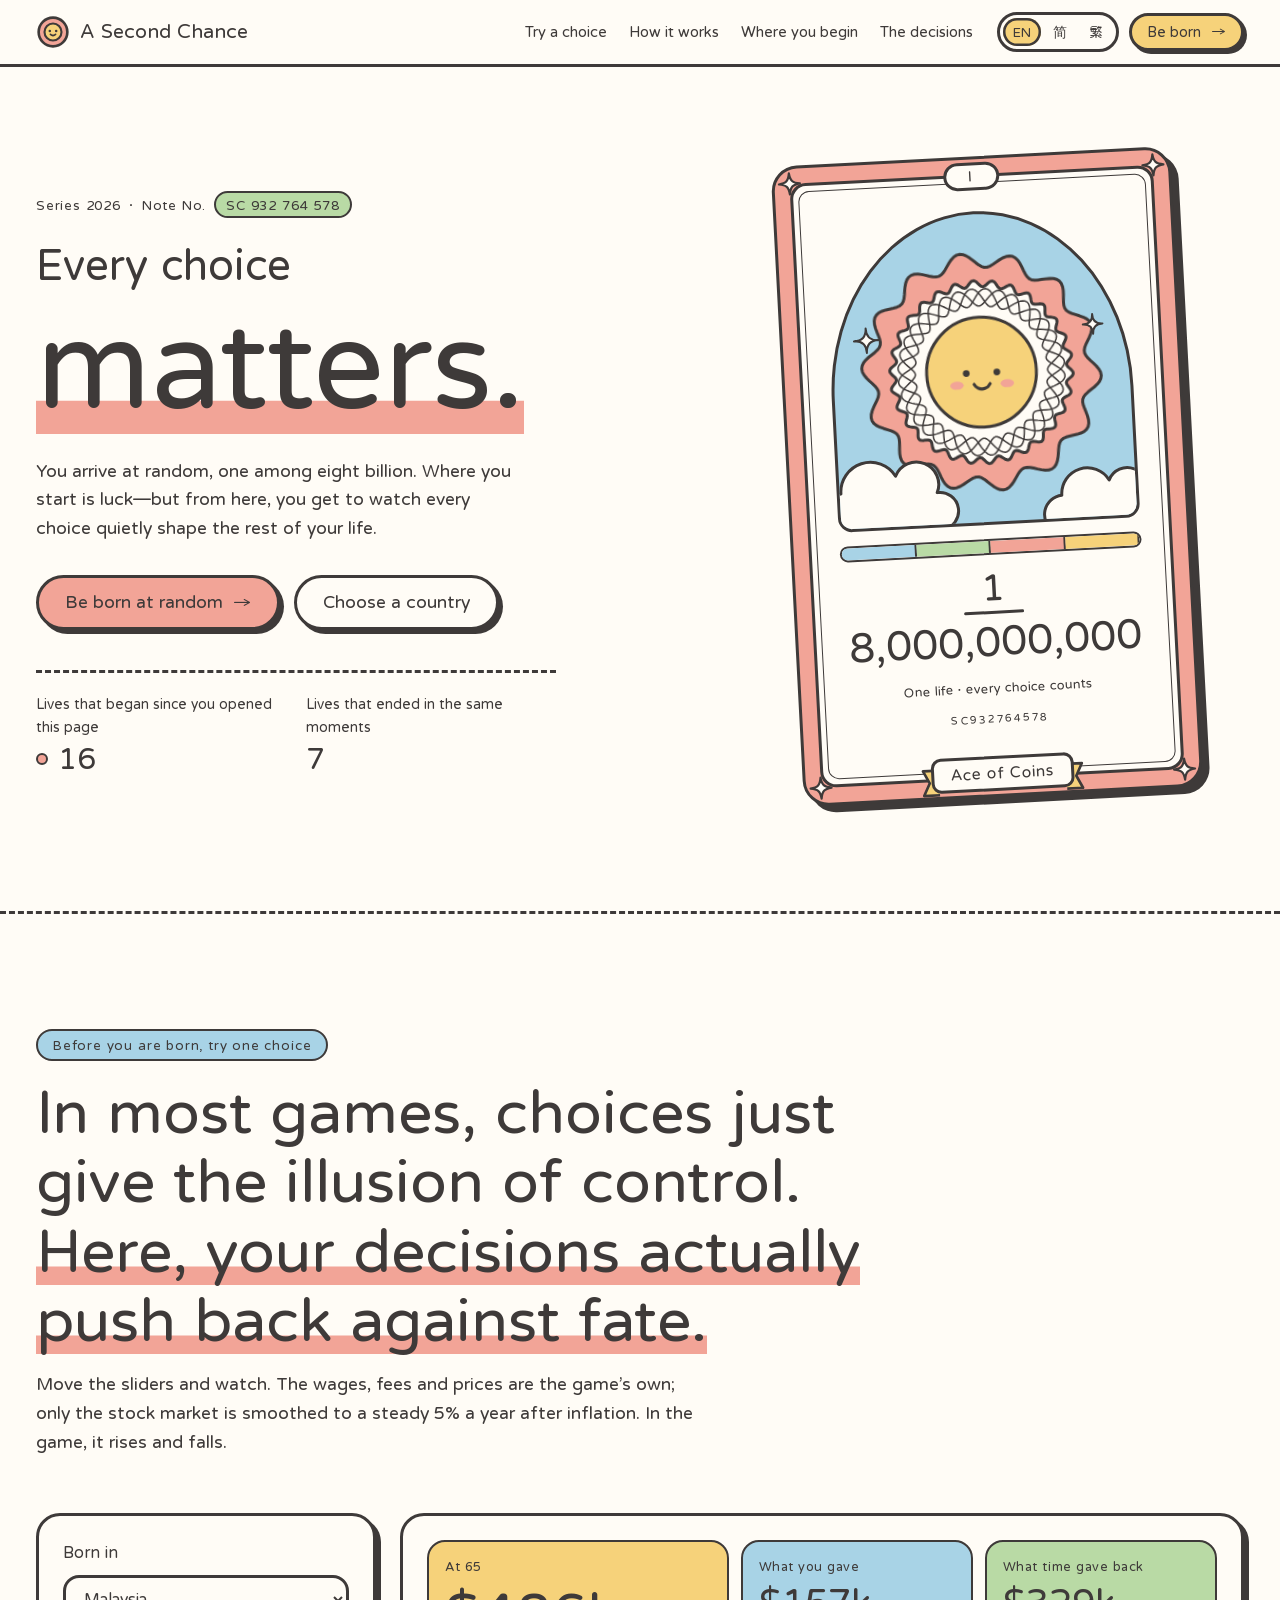
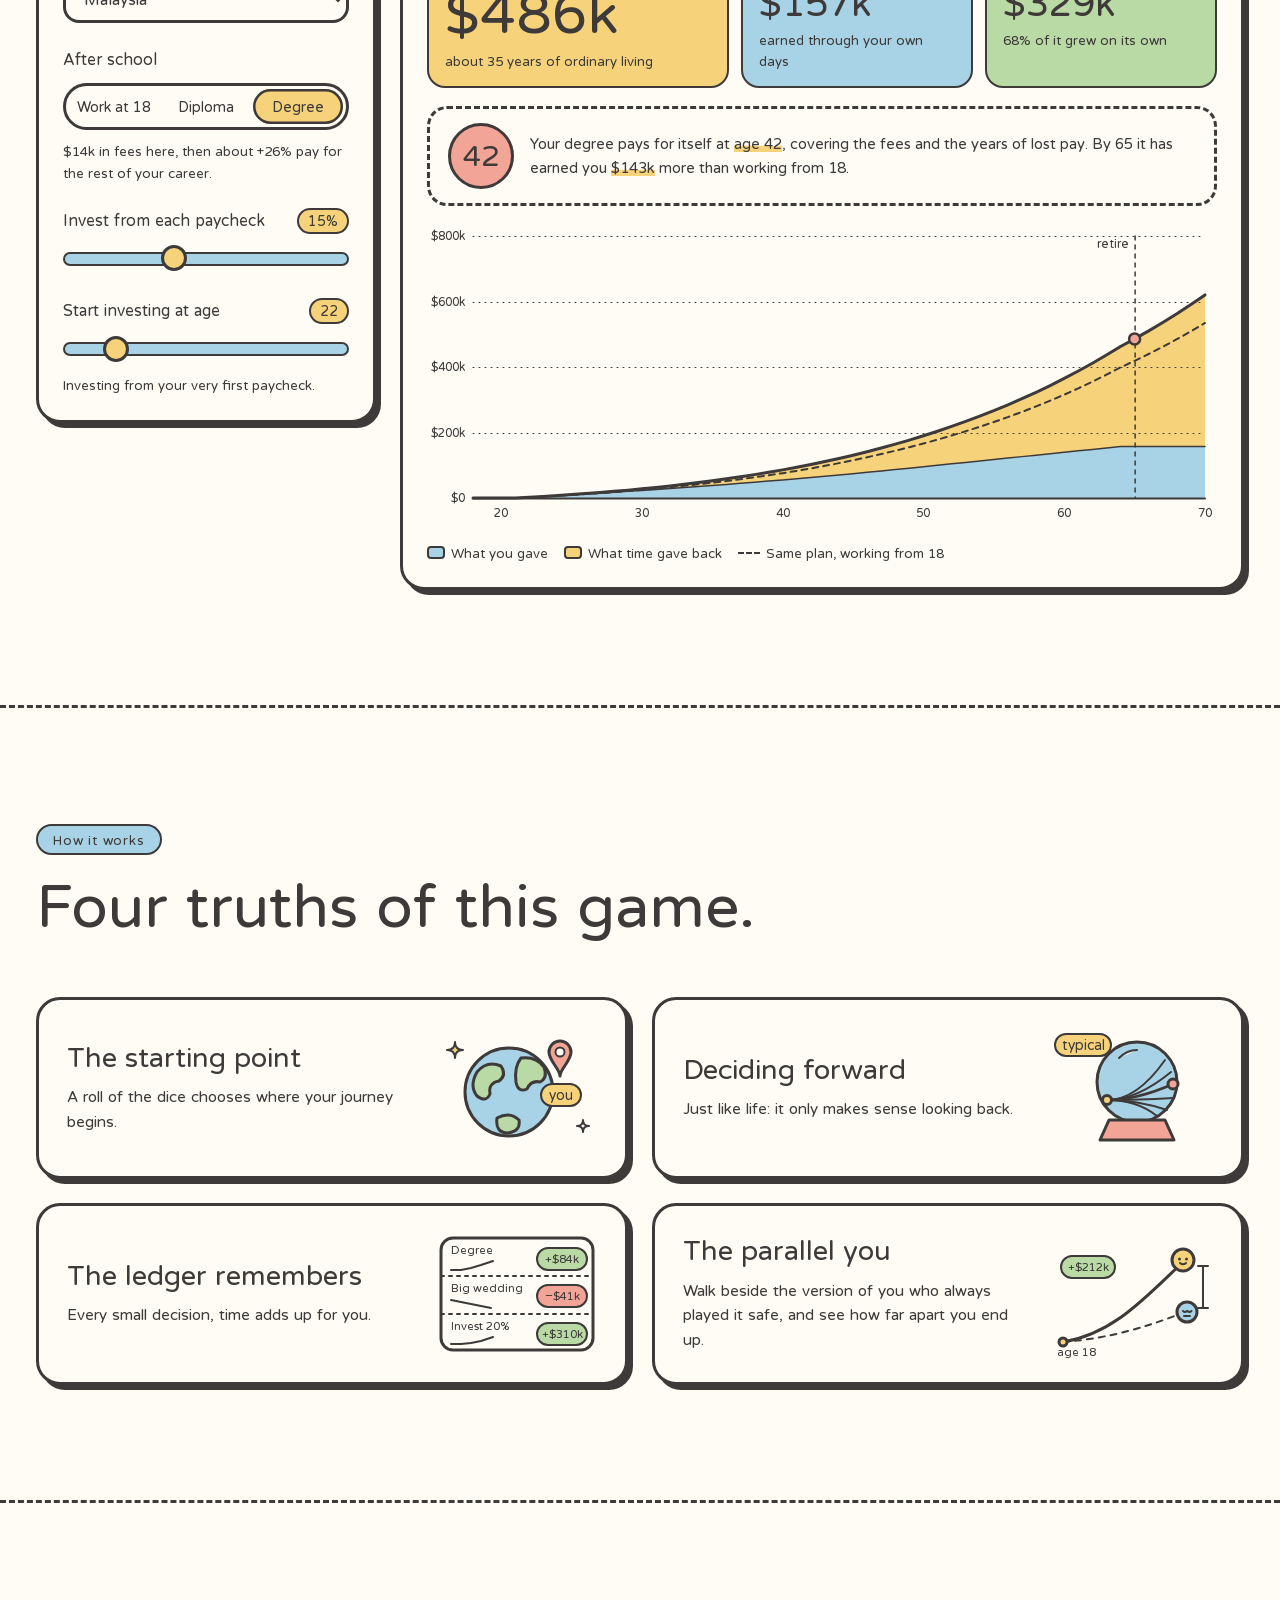
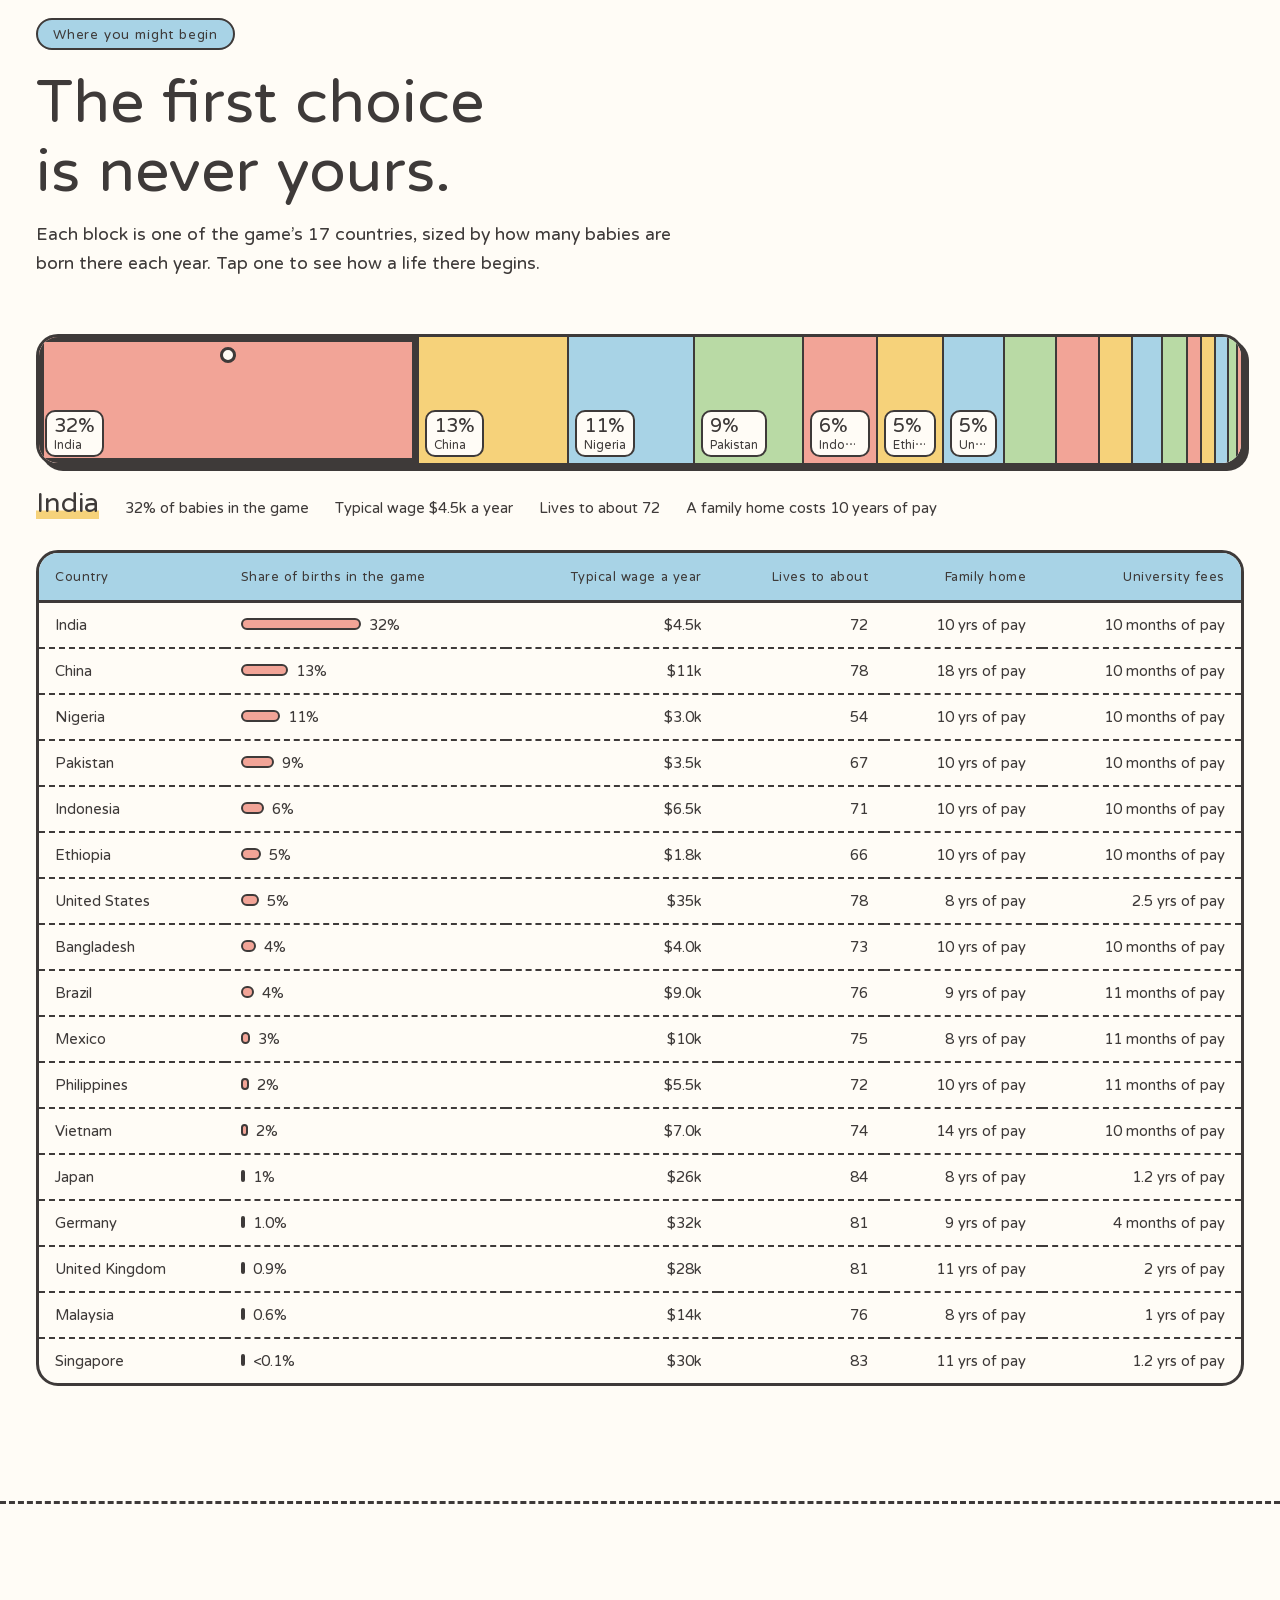
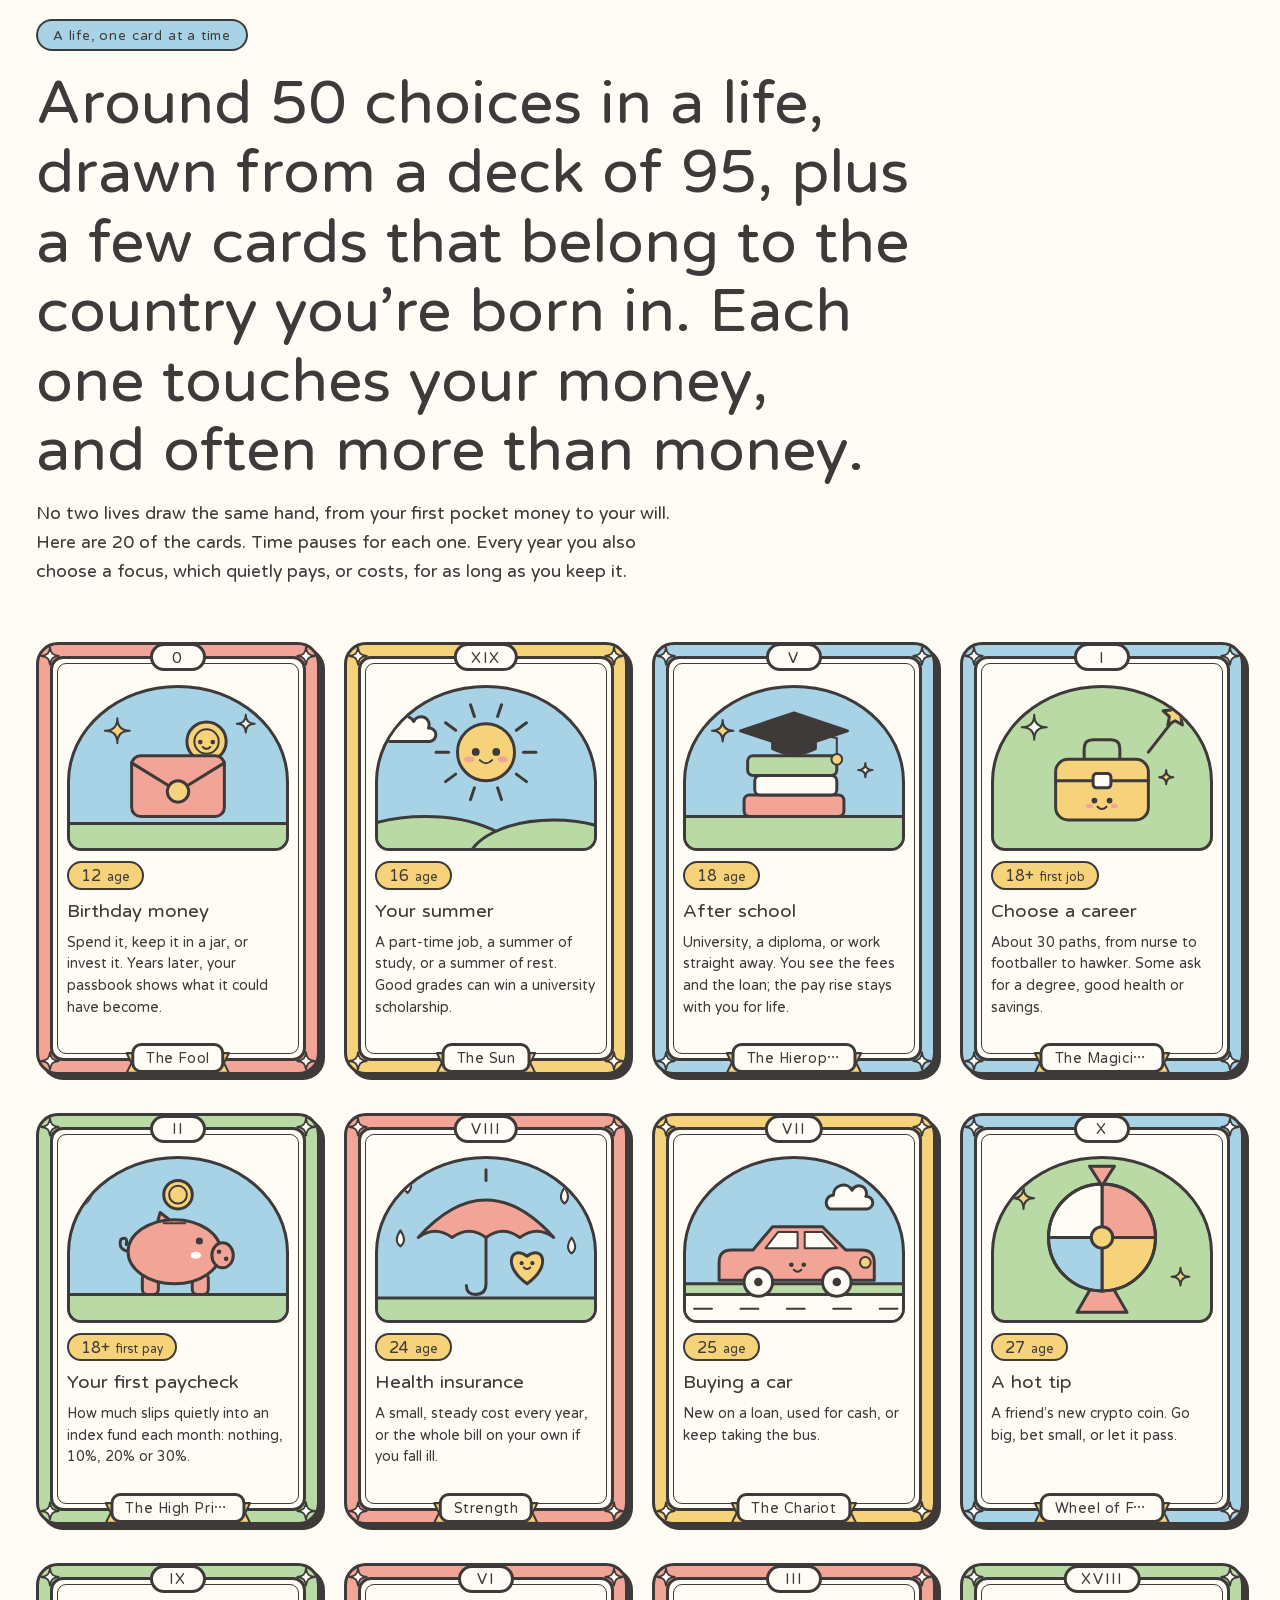
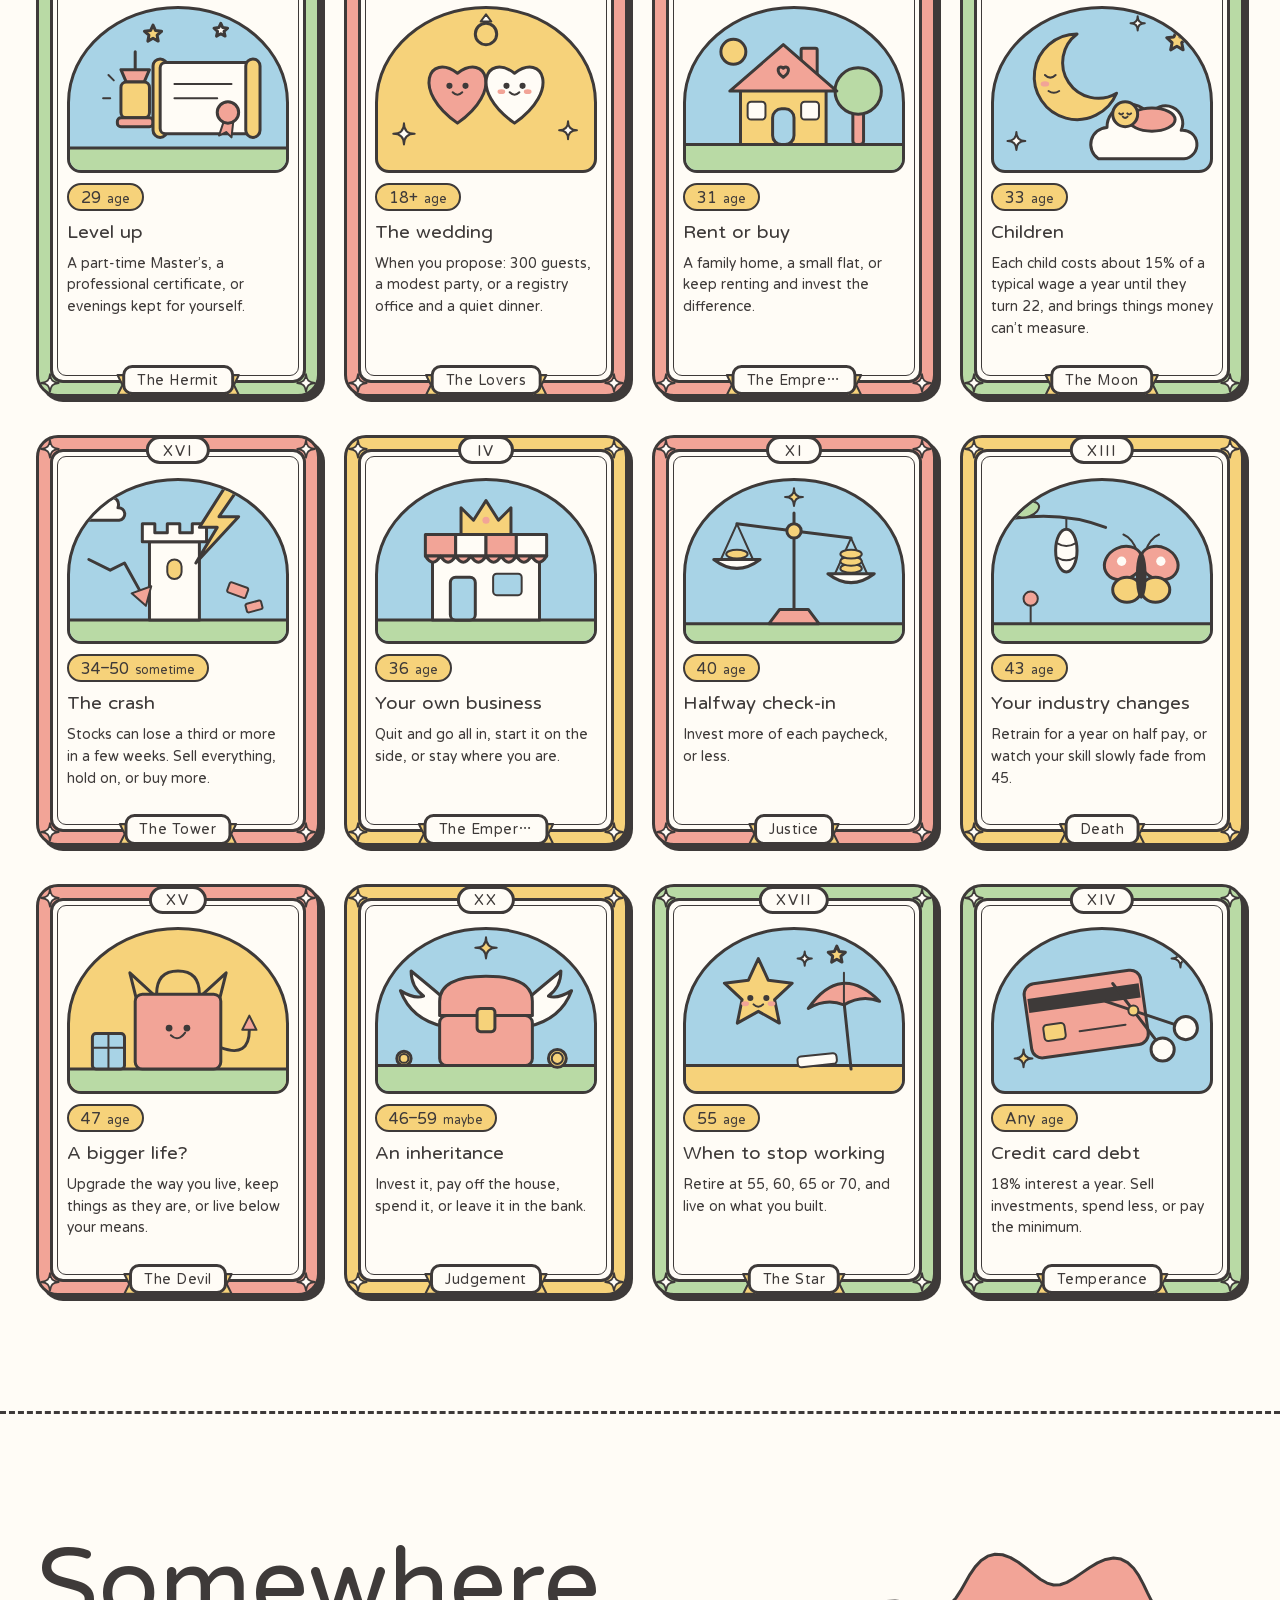
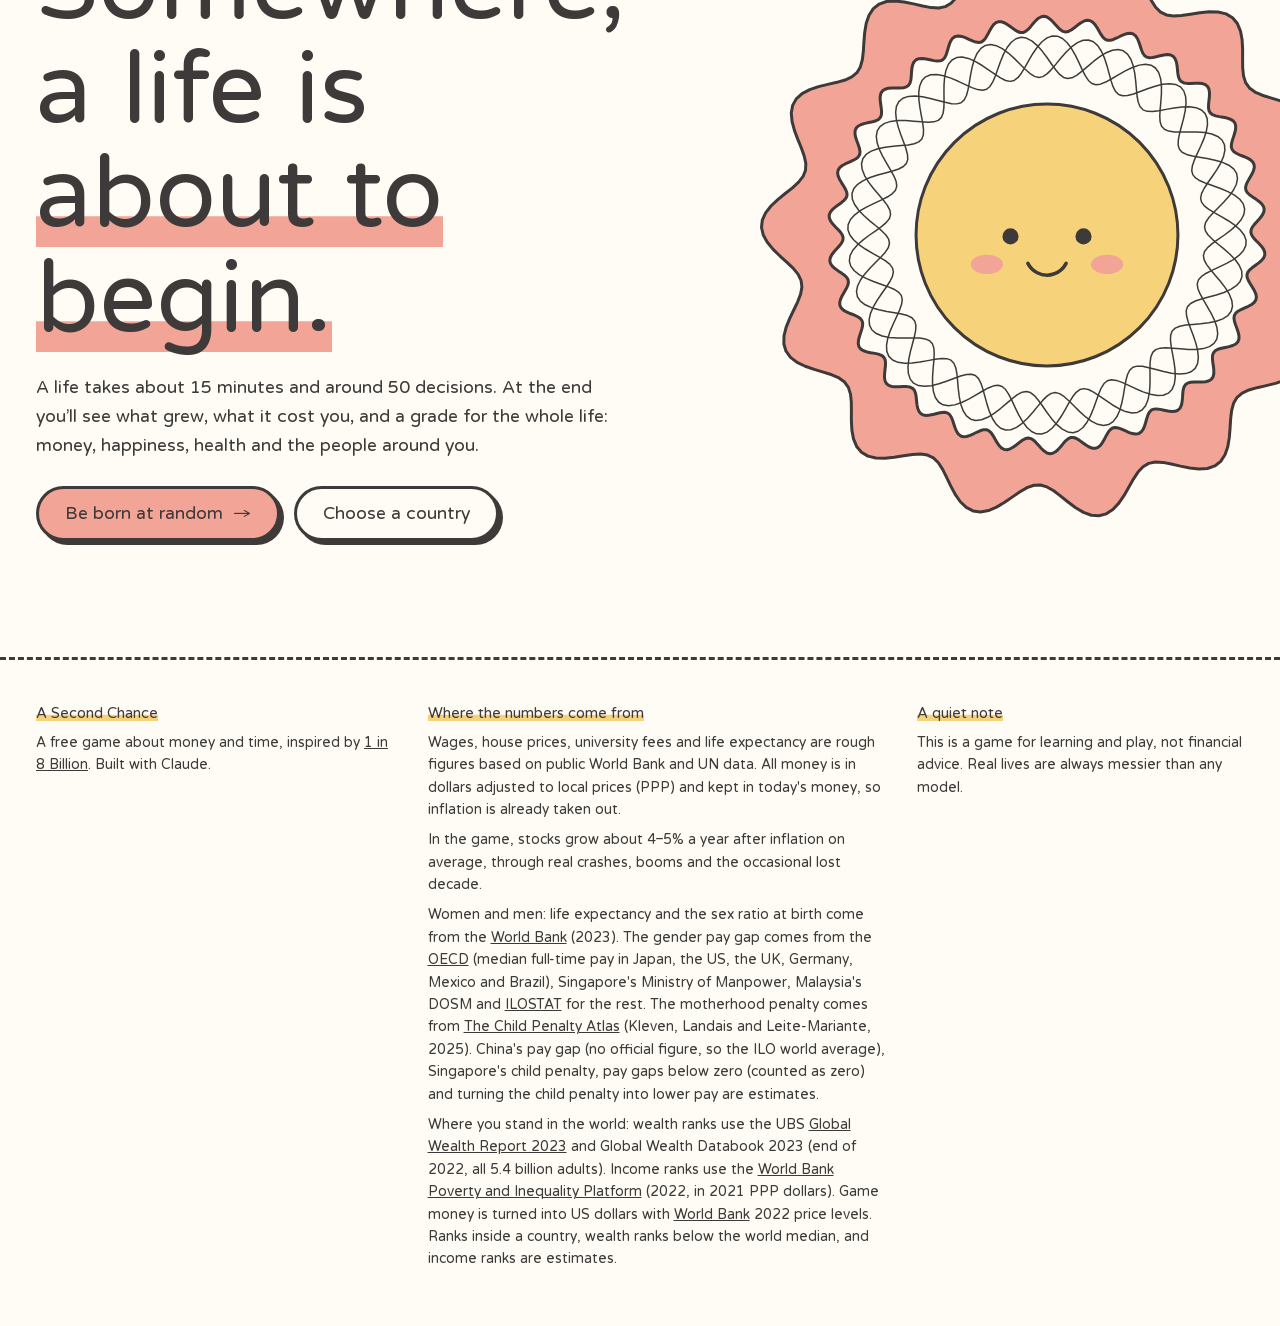
==== commit f4cd622c: "Make events data: JSON files by theme, one text file per language, a validator Every decision now li" ====
--- a/index.html
+++ b/index.html
@@ -225,7 +225,6 @@
 </footer>
 
 <script src="js/engine.js"></script>
-<script src="js/country.js"></script>
 <script src="js/guilloche.js"></script>
 <script src="js/art.js"></script>
 <script src="js/theme.js"></script>
--- a/css/style.css
+++ b/css/style.css
@@ -577,9 +577,11 @@
 .replay.fade{opacity:0;pointer-events:none}
 .rp-top{display:flex;justify-content:space-between;align-items:center;gap:12px;width:100%;max-width:1180px;margin:0 auto}
 .rp-mid{display:grid;grid-template-rows:clamp(210px,40vh,340px) minmax(0,1fr);gap:12px;width:100%;max-width:1180px;margin:0 auto;min-height:0}
-/* the drawing: a window onto a long world that pans to follow the pen */
+/* the drawing: a window onto a strip of frames, one per scene. Only the strip moves (one slide between scenes) */
 .rp-world{position:relative;min-height:0;border:var(--outline);border-radius:22px;background:var(--washi);overflow:hidden;cursor:pointer;touch-action:pan-y}
-.rp-svg{position:absolute;inset:0;width:100%;height:100%;display:block}
+.rp-strip{position:absolute;inset:0;will-change:transform;transform:translate3d(0,0,0)}
+.rp-defs{position:absolute;width:0;height:0;overflow:hidden}
+.rp-svg{position:absolute;top:0;left:0;width:100%;height:100%;display:block;overflow:hidden}
 .rp-svg *{stroke-linecap:round;stroke-linejoin:round}
 .rp-lines *{fill:none;stroke:var(--charcoal);stroke-width:calc(var(--lw) * 1px)}
 .rp-lines .th{stroke-width:calc(var(--tw) * 1px)}
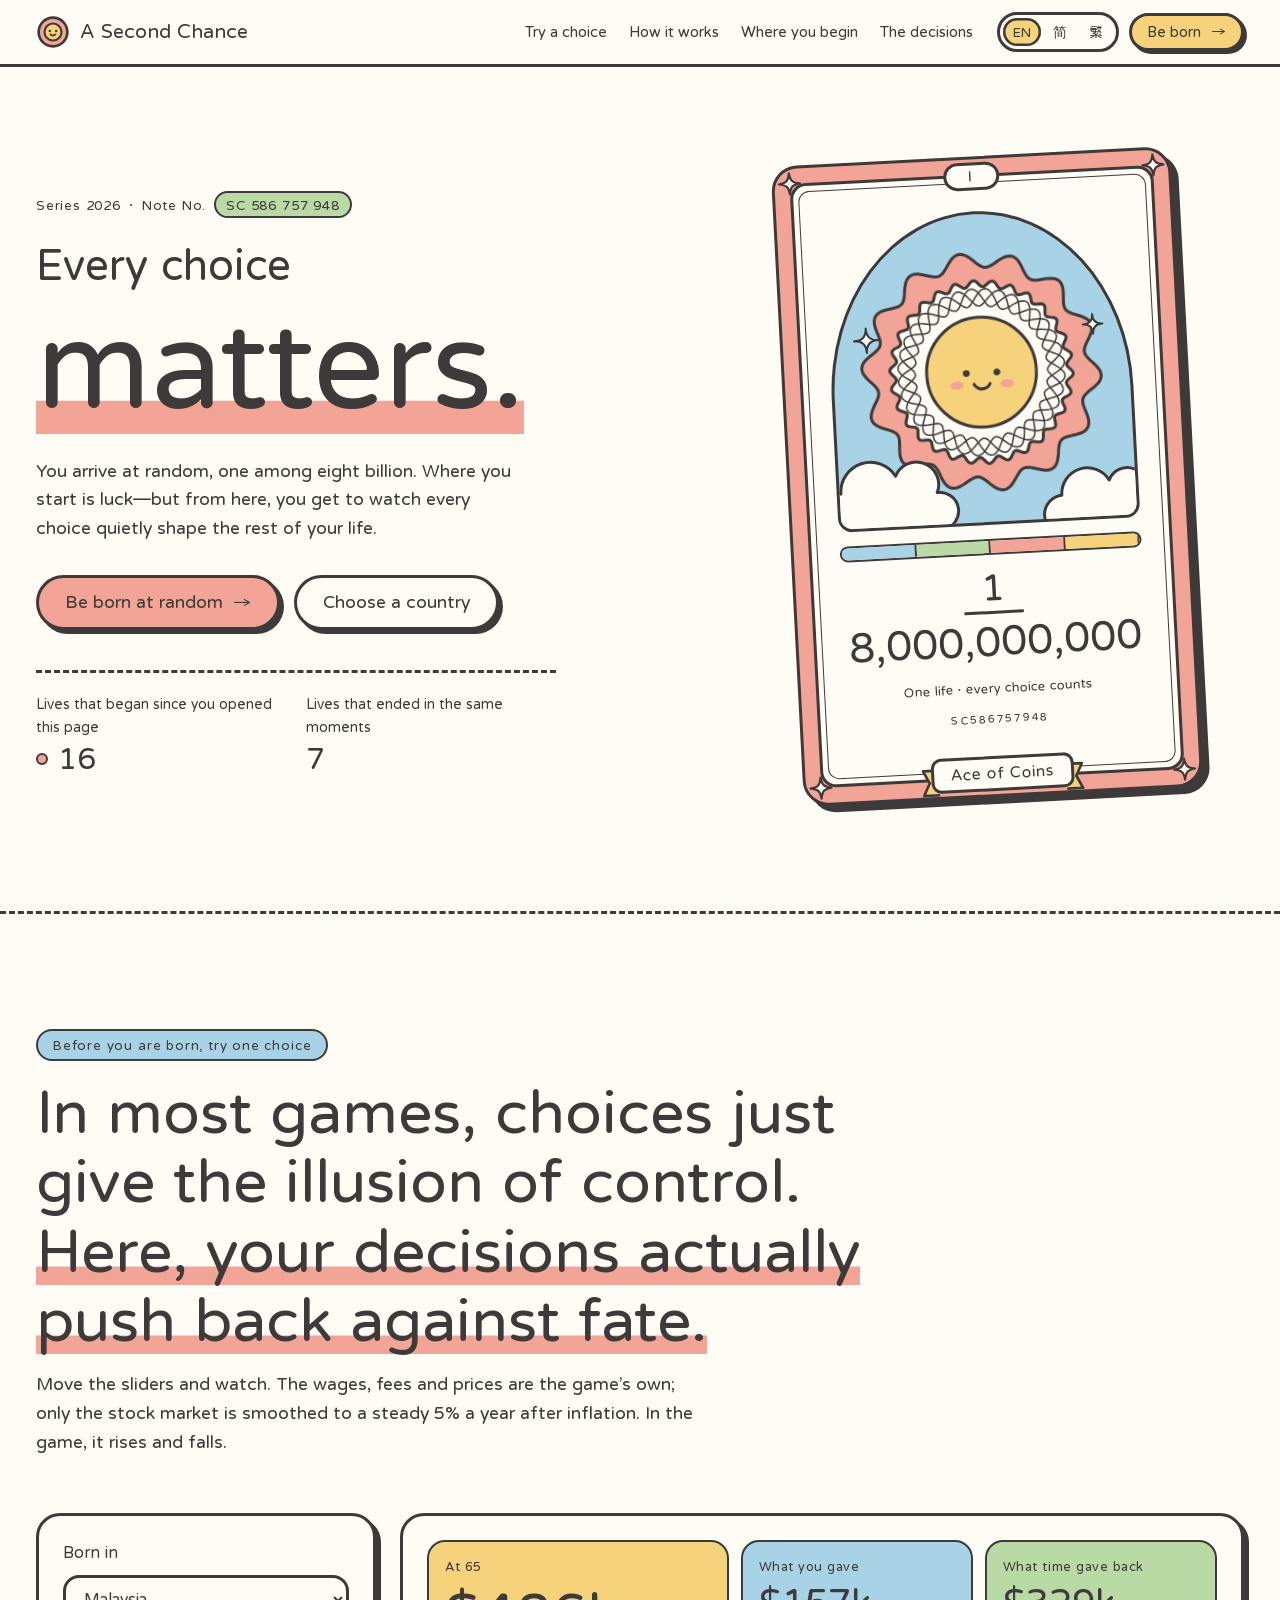
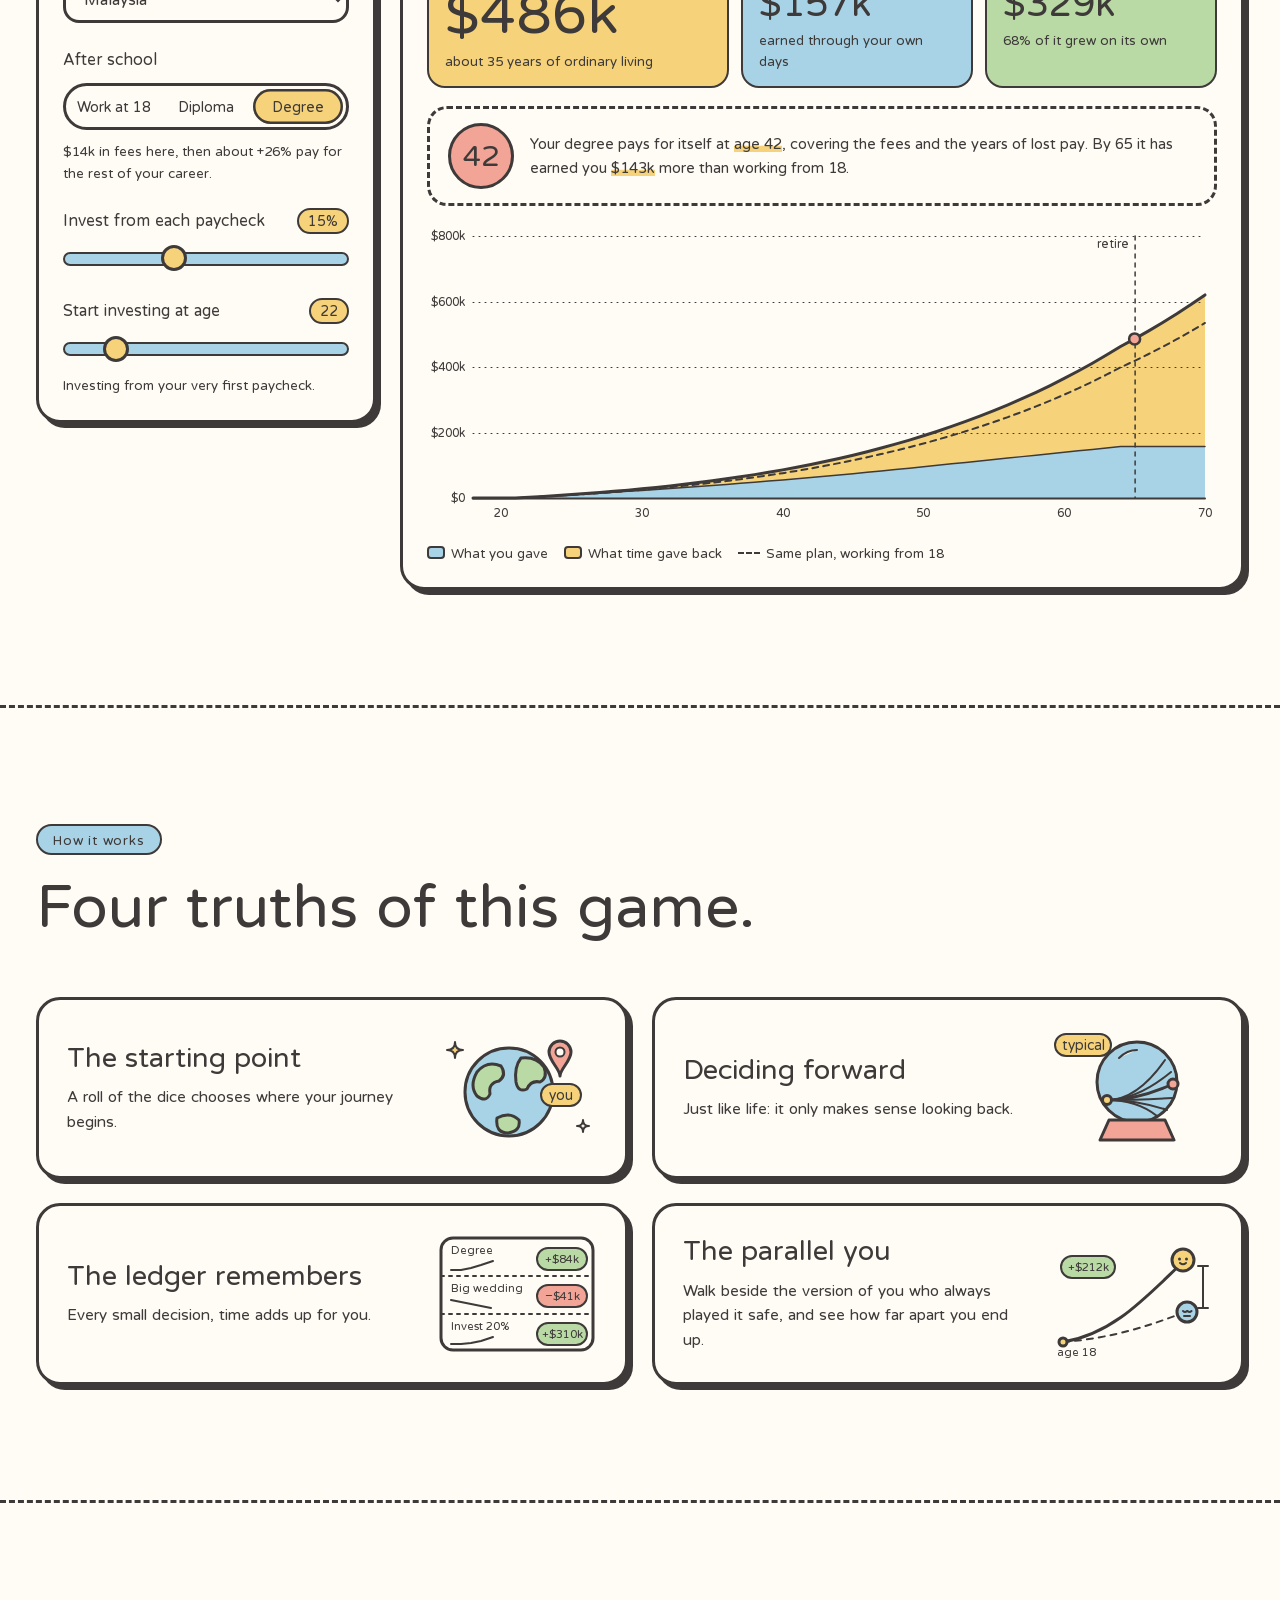
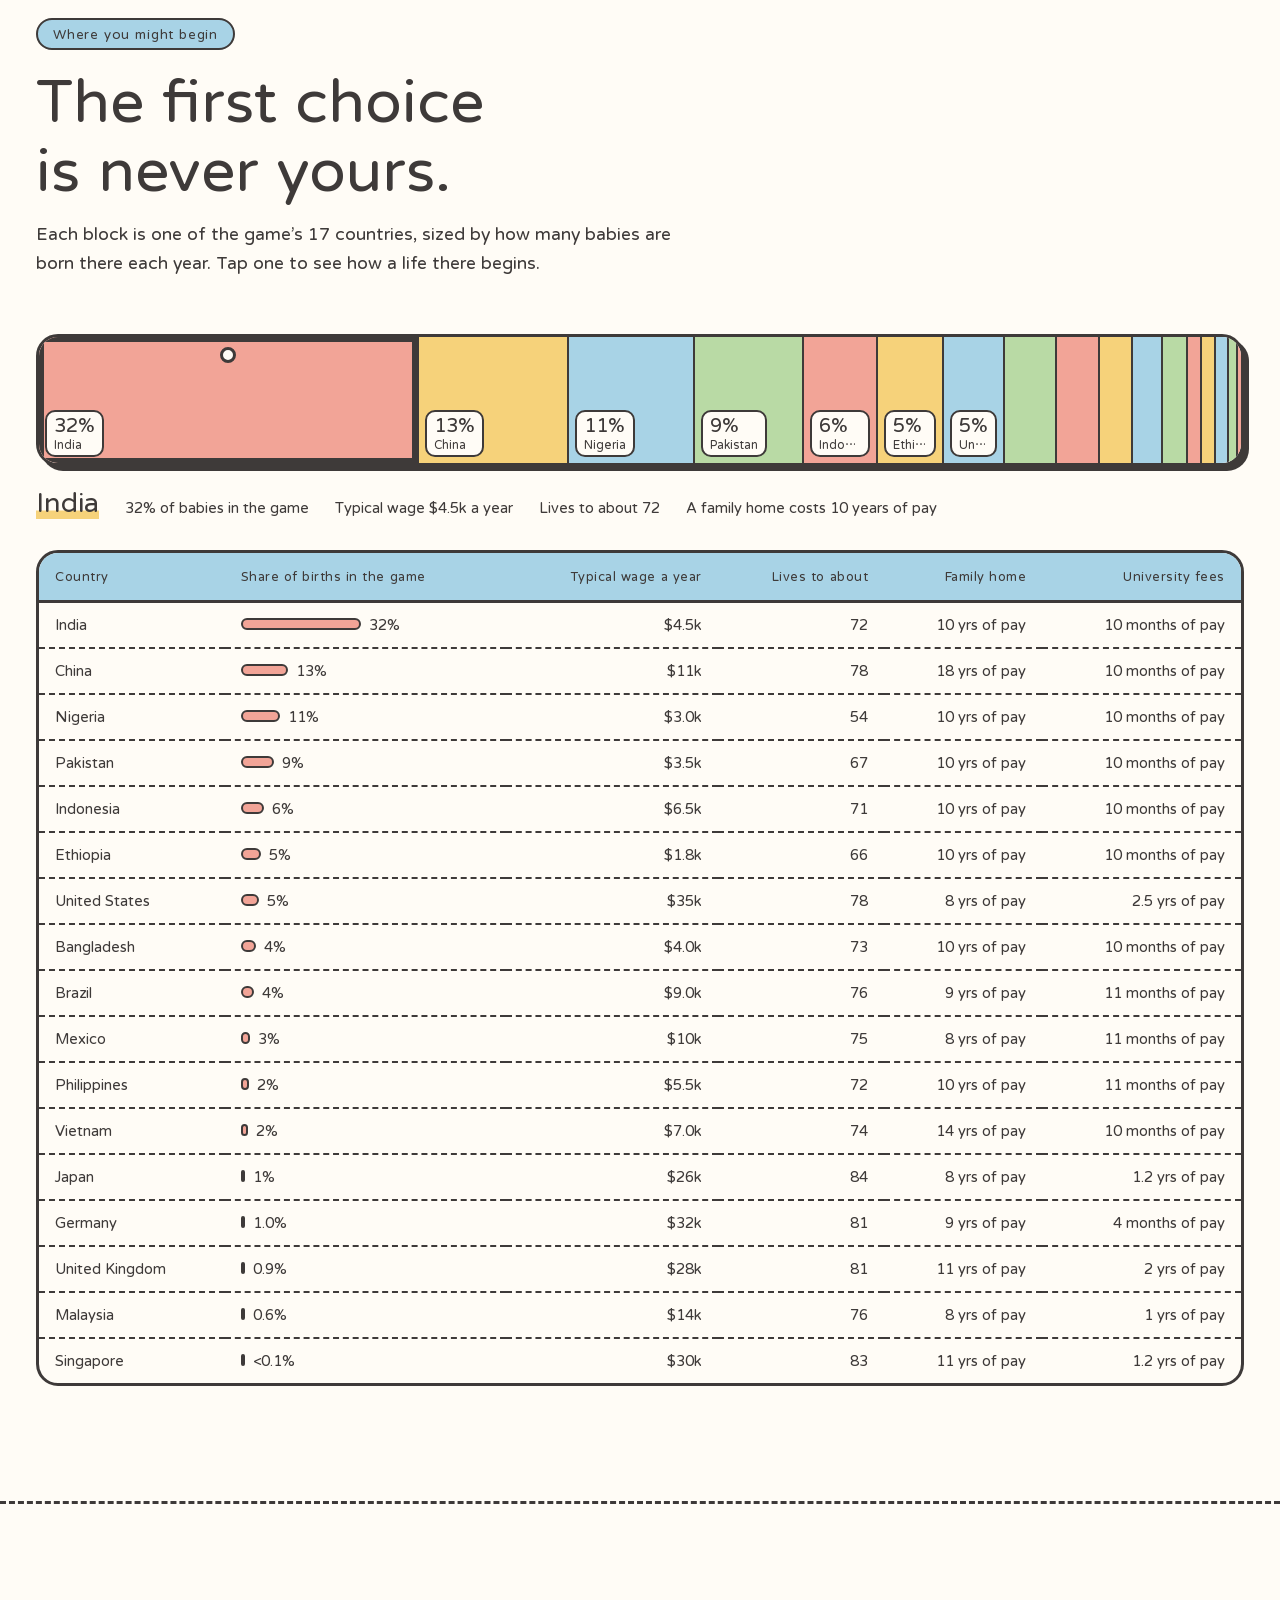
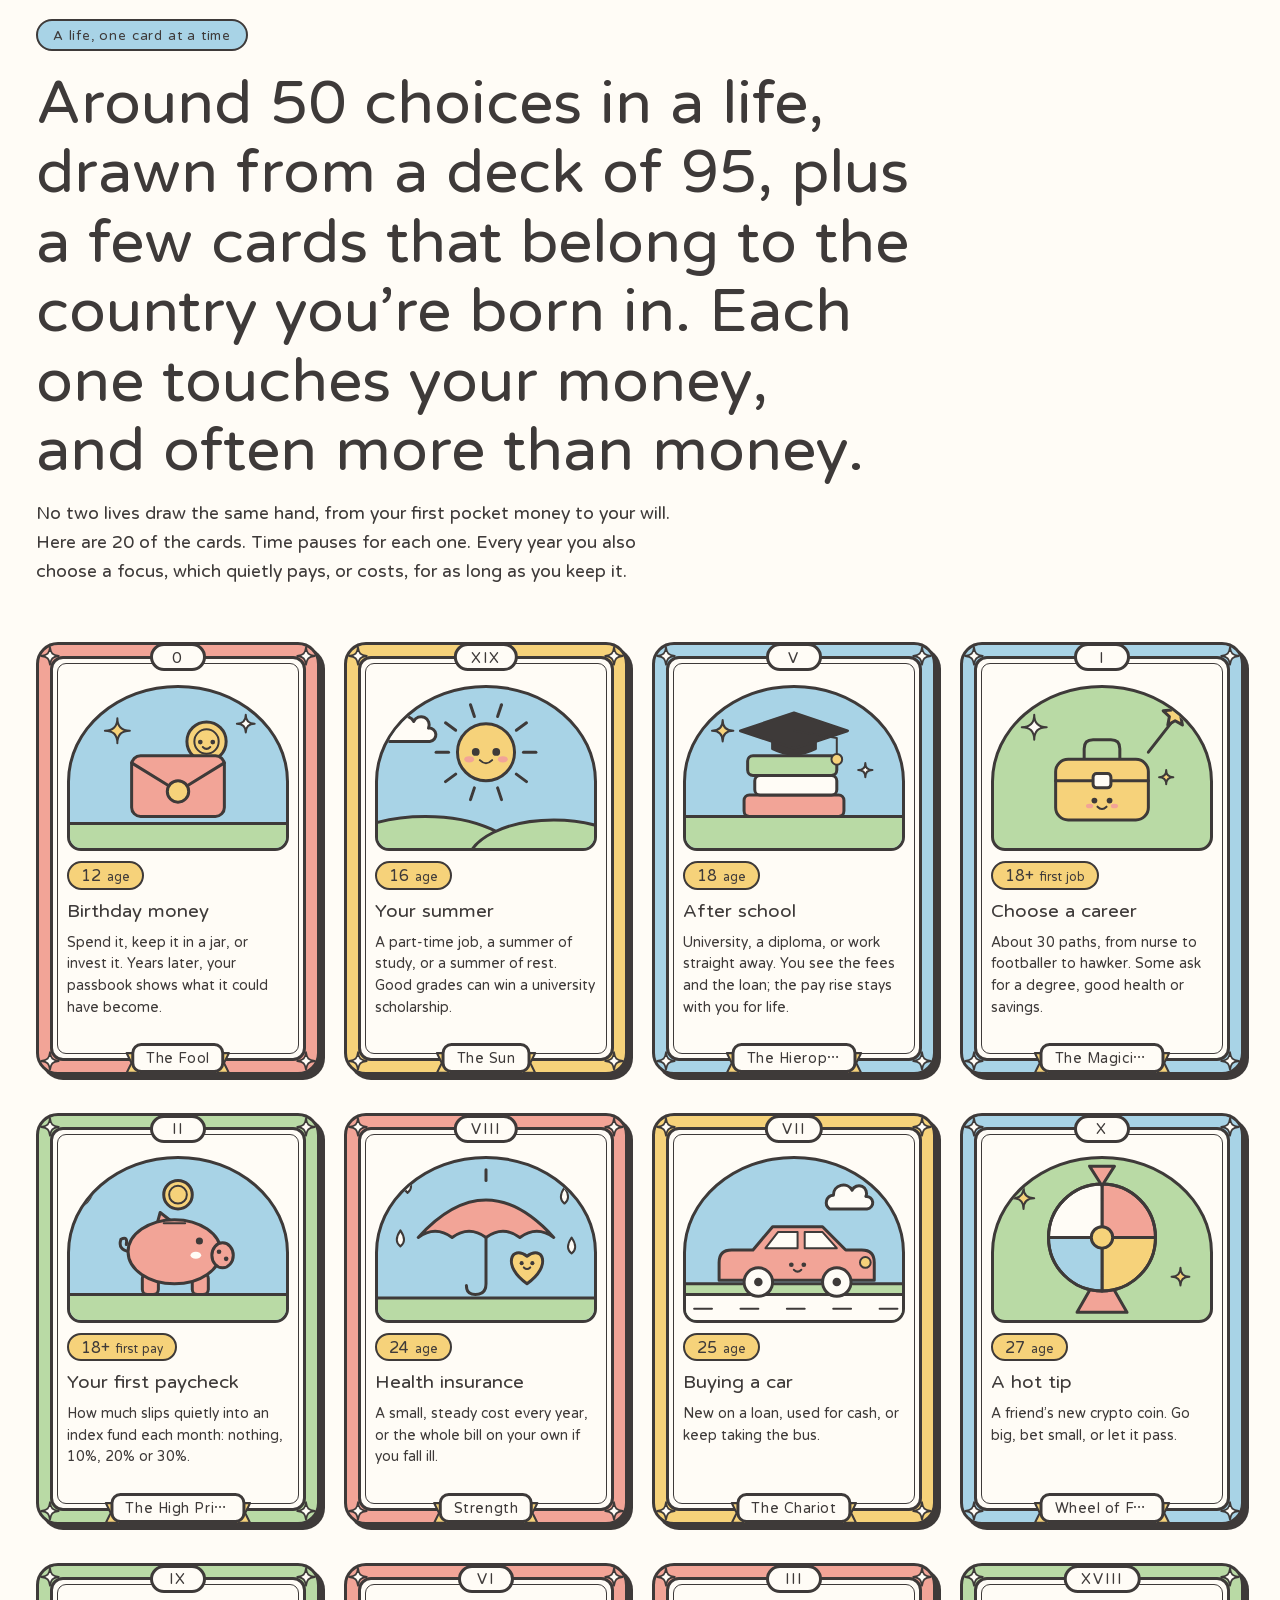
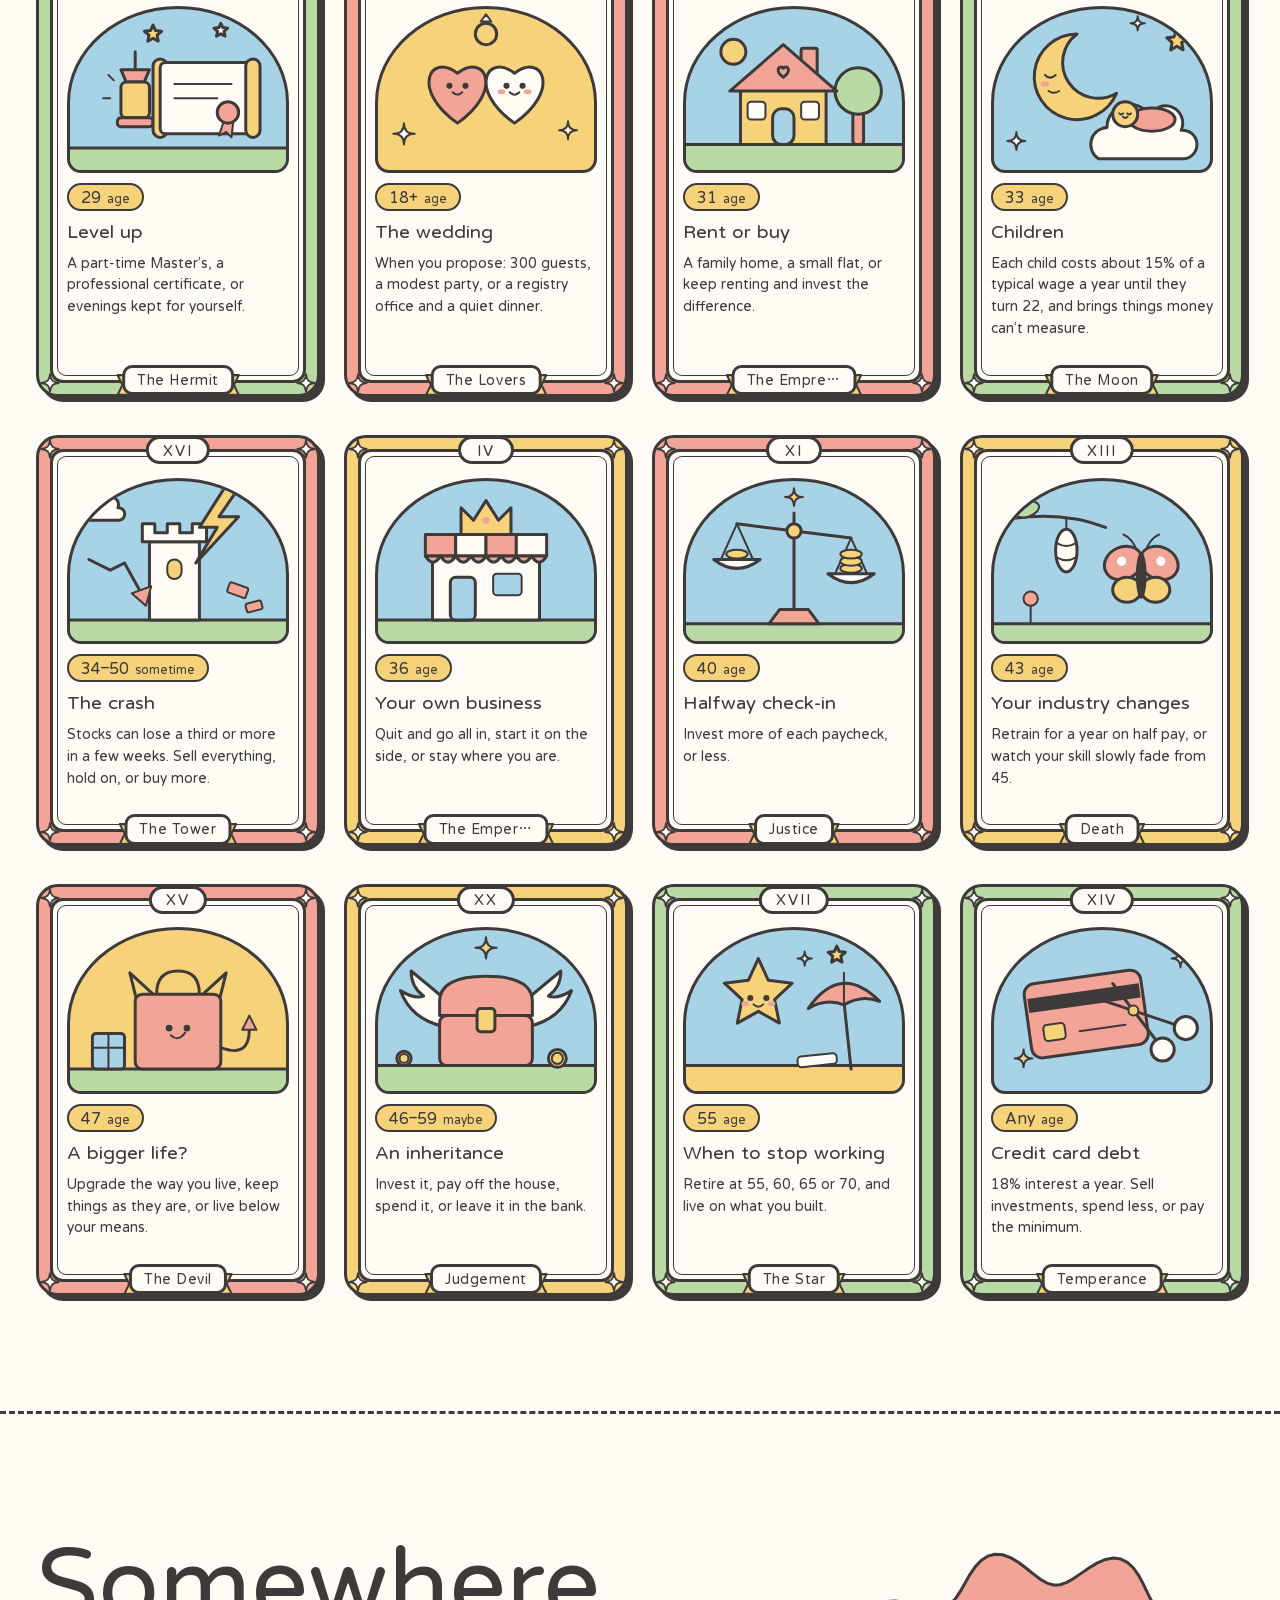
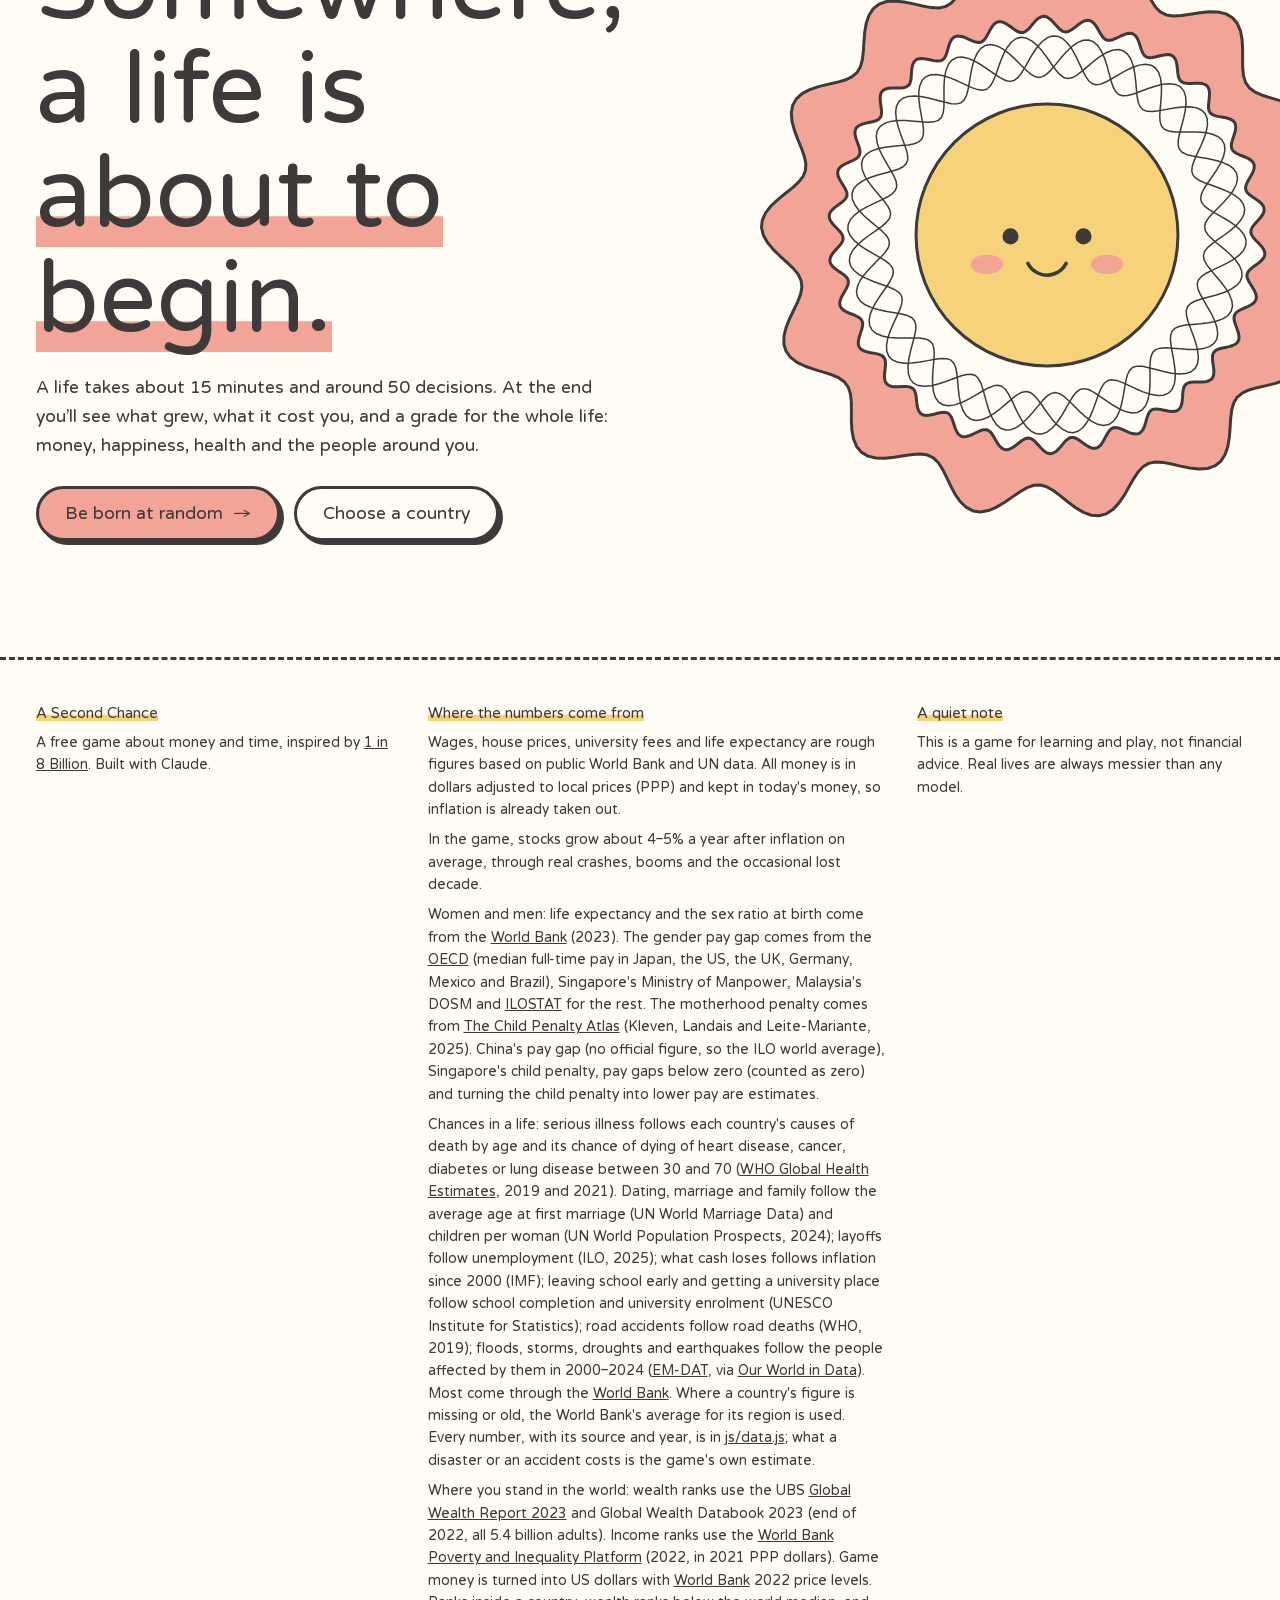
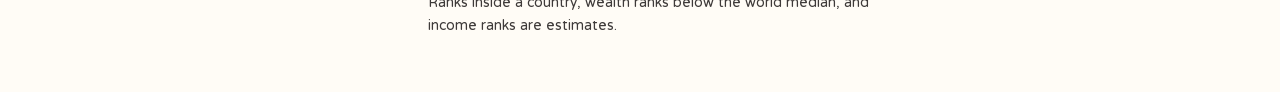
==== commit 8580790b: "Drive life chances from real data for all 17 countries New js/data.js, generated by tools/fetch-data" ====
--- a/index.html
+++ b/index.html
@@ -215,6 +215,7 @@
       <p data-i18n="h.f2p1">Wages, house prices, university fees and life expectancy are rough figures based on public World Bank and UN data. All money is in dollars adjusted to local prices (PPP) and kept in today's money, so inflation is already taken out.</p>
       <p data-i18n="h.f2p2">In the game, stocks grow about 4–5% a year after inflation on average, through real crashes, booms and the occasional lost decade.</p>
       <p data-i18n="h.f2p4">Women and men: life expectancy and the sex ratio at birth come from the <a href="https://data.worldbank.org/" target="_blank" rel="noopener">World Bank</a> (2023). The gender pay gap comes from the <a href="https://data-explorer.oecd.org/" target="_blank" rel="noopener">OECD</a> (median full-time pay in Japan, the US, the UK, Germany, Mexico and Brazil), Singapore's Ministry of Manpower, Malaysia's DOSM and <a href="https://ilostat.ilo.org/" target="_blank" rel="noopener">ILOSTAT</a> for the rest. The motherhood penalty comes from <a href="https://childpenaltyatlas.org/" target="_blank" rel="noopener">The Child Penalty Atlas</a> (Kleven, Landais and Leite-Mariante, 2025). China's pay gap (no official figure, so the ILO world average), Singapore's child penalty, pay gaps below zero (counted as zero) and turning the child penalty into lower pay are estimates.</p>
+      <p data-i18n="h.f2p5">Chances in a life: serious illness follows each country's causes of death by age and its chance of dying of heart disease, cancer, diabetes or lung disease between 30 and 70 (<a href="https://www.who.int/data/global-health-estimates" target="_blank" rel="noopener">WHO Global Health Estimates</a>, 2019 and 2021). Dating, marriage and family follow the average age at first marriage (UN World Marriage Data) and children per woman (UN World Population Prospects, 2024); layoffs follow unemployment (ILO, 2025); what cash loses follows inflation since 2000 (IMF); leaving school early and getting a university place follow school completion and university enrolment (UNESCO Institute for Statistics); road accidents follow road deaths (WHO, 2019); floods, storms, droughts and earthquakes follow the people affected by them in 2000–2024 (<a href="https://www.emdat.be/" target="_blank" rel="noopener">EM-DAT</a>, via <a href="https://ourworldindata.org/natural-disasters" target="_blank" rel="noopener">Our World in Data</a>). Most come through the <a href="https://data.worldbank.org/" target="_blank" rel="noopener">World Bank</a>. Where a country's figure is missing or old, the World Bank's average for its region is used. Every number, with its source and year, is in <a href="https://github.com/chenelist-art/compound-life/blob/main/js/data.js" target="_blank" rel="noopener">js/data.js</a>; what a disaster or an accident costs is the game's own estimate.</p>
       <p data-i18n="h.f2p3">Where you stand in the world: wealth ranks use the UBS <a href="https://www.ubs.com/global/en/wealthmanagement/insights/global-wealth-report.html" target="_blank" rel="noopener">Global Wealth Report 2023</a> and Global Wealth Databook 2023 (end of 2022, all 5.4 billion adults). Income ranks use the <a href="https://pip.worldbank.org/" target="_blank" rel="noopener">World Bank Poverty and Inequality Platform</a> (2022, in 2021 PPP dollars). Game money is turned into US dollars with <a href="https://data.worldbank.org/" target="_blank" rel="noopener">World Bank</a> 2022 price levels. Ranks inside a country, wealth ranks below the world median, and income ranks are estimates.</p>
     </div>
     <div>
@@ -224,6 +225,7 @@
   </div>
 </footer>
 
+<script src="js/data.js"></script>
 <script src="js/engine.js"></script>
 <script src="js/guilloche.js"></script>
 <script src="js/art.js"></script>
--- a/css/style.css
+++ b/css/style.css
@@ -303,7 +303,7 @@
 
 /* the net-worth tarot card */
 .nw-card .t-in{gap:16px;padding-top:30px}
-.note-body{display:grid;grid-template-columns:210px minmax(0,1fr);grid-template-areas:"seal main" "seal stats";gap:14px 26px;align-items:center}
+.note-body{display:grid;grid-template-columns:210px minmax(0,1fr);grid-template-areas:"seal main" "seal stats" "ppl ppl";gap:14px 26px;align-items:center}
 .seal-box{grid-area:seal;display:grid;justify-items:center;gap:8px;align-self:start;min-width:0}
 .seal-win{position:relative;aspect-ratio:10/11}
 #seal{position:absolute;left:7%;top:13%;width:86%;height:auto;aspect-ratio:1;display:block}
@@ -329,6 +329,18 @@
 .track i{display:block;height:100%;background:var(--mizu);border-right:2.5px solid var(--charcoal);transition:width .35s}
 .track.sk i{background:var(--coral)} .track.he i{background:var(--wakatake)} .track.ha i{background:var(--yamabuki)} .track.re i{background:var(--mizu)}
 .sx{font-size:12.5px;margin-top:5px}
+/* the people in your life, next to your pixel character: role, name, age and how close you are */
+.ppl{grid-area:ppl;display:flex;flex-wrap:wrap;gap:8px;margin:0;padding:0;list-style:none;min-width:0}
+.ppl:empty{display:none}
+.pp{display:flex;flex-wrap:wrap;align-items:baseline;gap:0 6px;max-width:100%;min-width:0;padding:3px 11px 5px;border:2.5px solid var(--charcoal);border-radius:14px;background:var(--washi);font-size:13.5px;line-height:1.35}
+.pp-r{font-size:12px;letter-spacing:.03em}
+.pp-n{overflow-wrap:anywhere}
+.pp-a{font-size:12px;font-variant-numeric:tabular-nums}
+.pp-b{flex:1 0 100%;height:7px;margin-top:3px;border:2px solid var(--charcoal);border-radius:999px;overflow:hidden;background:var(--washi)}
+.pp-b i{display:block;height:100%;background:var(--coral)}
+.pp.g-pt{background:var(--yamabuki)} .pp.g-kid{background:var(--wakatake)} .pp.g-par{background:var(--mizu)}
+.pp-more{align-self:center;font-size:13px;padding:3px 10px;border:2.5px dashed var(--charcoal);border-radius:14px}
+.rp-ppl{font-size:14px;margin:6px 0 0}
 .chips{display:flex;flex-wrap:wrap;gap:8px}
 .chips:empty{display:none}
 .chip{font-size:13px;padding:3px 12px;border-radius:999px;border:2.5px solid var(--charcoal);background:var(--mizu)}
@@ -337,6 +349,18 @@
 .toast{display:flex;gap:12px;align-items:center;background:var(--yamabuki);color:var(--charcoal);padding:12px 20px;border-radius:999px;border:var(--outline);box-shadow:var(--pop)}
 .toast::before{content:"";width:14px;height:14px;border-radius:50%;background:var(--coral);border:2.5px solid var(--charcoal);flex:none}
 @media (prefers-reduced-motion: no-preference){.toast{animation:pop .35s cubic-bezier(.2,.8,.2,1.2)}@keyframes pop{from{transform:translateY(8px) scale(.96);opacity:0}}}
+/* small moments of the year: pop-ups stacked in a corner (above the focus bar on phones) that fade on their own */
+.txs{position:fixed;z-index:60;right:max(16px,env(safe-area-inset-right,0px));bottom:16px;width:min(360px,calc(100vw - 32px));margin:0;padding:0;list-style:none;display:flex;flex-direction:column;gap:8px;pointer-events:none}
+.tx{display:grid;grid-template-columns:auto 1fr;column-gap:10px;align-items:baseline;background:var(--washi);border:2.5px solid var(--charcoal);border-radius:16px;padding:8px 14px 9px;box-shadow:3px 3px 0 var(--charcoal);font-size:14px;line-height:1.4}
+.tx::before{content:"";grid-row:1;align-self:center;width:10px;height:10px;border-radius:50%;border:2px solid var(--charcoal);background:var(--mizu)}
+.tx-good::before{background:var(--wakatake)}
+.tx-bad::before{background:var(--coral)}
+.tx-age{display:none}
+.tx-m{min-width:0}
+.tx-fx{grid-column:2;font-size:13px}
+@media (prefers-reduced-motion: no-preference){.tx{animation:pop .35s cubic-bezier(.2,.8,.2,1.2) both}.tx.out{opacity:0;transform:translateY(6px);transition:opacity .3s,transform .3s}}
+@media (prefers-reduced-motion: reduce){.tx.out{display:none}}
+@media (max-width:1199px){.txs{left:max(16px,env(safe-area-inset-left,0px));right:auto;width:auto;max-width:calc(100vw - 32px)}.tx{font-size:13px;padding:7px 12px 8px}}
 /* big moment cards: a tarot card that flips in over the game, which is washed out behind a washi veil (light theme, so "dimmed" means faded, not dark) */
 .moment{position:fixed;inset:0;z-index:105;display:grid;place-items:center;padding:16px;overflow-y:auto;background:var(--washi);background:color-mix(in srgb,var(--washi) 82%,transparent)}
 .mo-card{width:min(440px,100%);margin:auto}
@@ -657,7 +681,7 @@
 
 @media (max-width:1100px){.ggrid{grid-template-columns:minmax(0,1fr)}}
 @media (max-width:700px){
-  .note-body{grid-template-columns:minmax(0,1fr) 112px;grid-template-areas:"main seal" "stats stats";gap:14px}
+  .note-body{grid-template-columns:minmax(0,1fr) 112px;grid-template-areas:"main seal" "stats stats" "ppl ppl";gap:14px}
   .seal-cap{display:none}
   .pix-nw{--px:2}
   .pix-end{--px:4}
